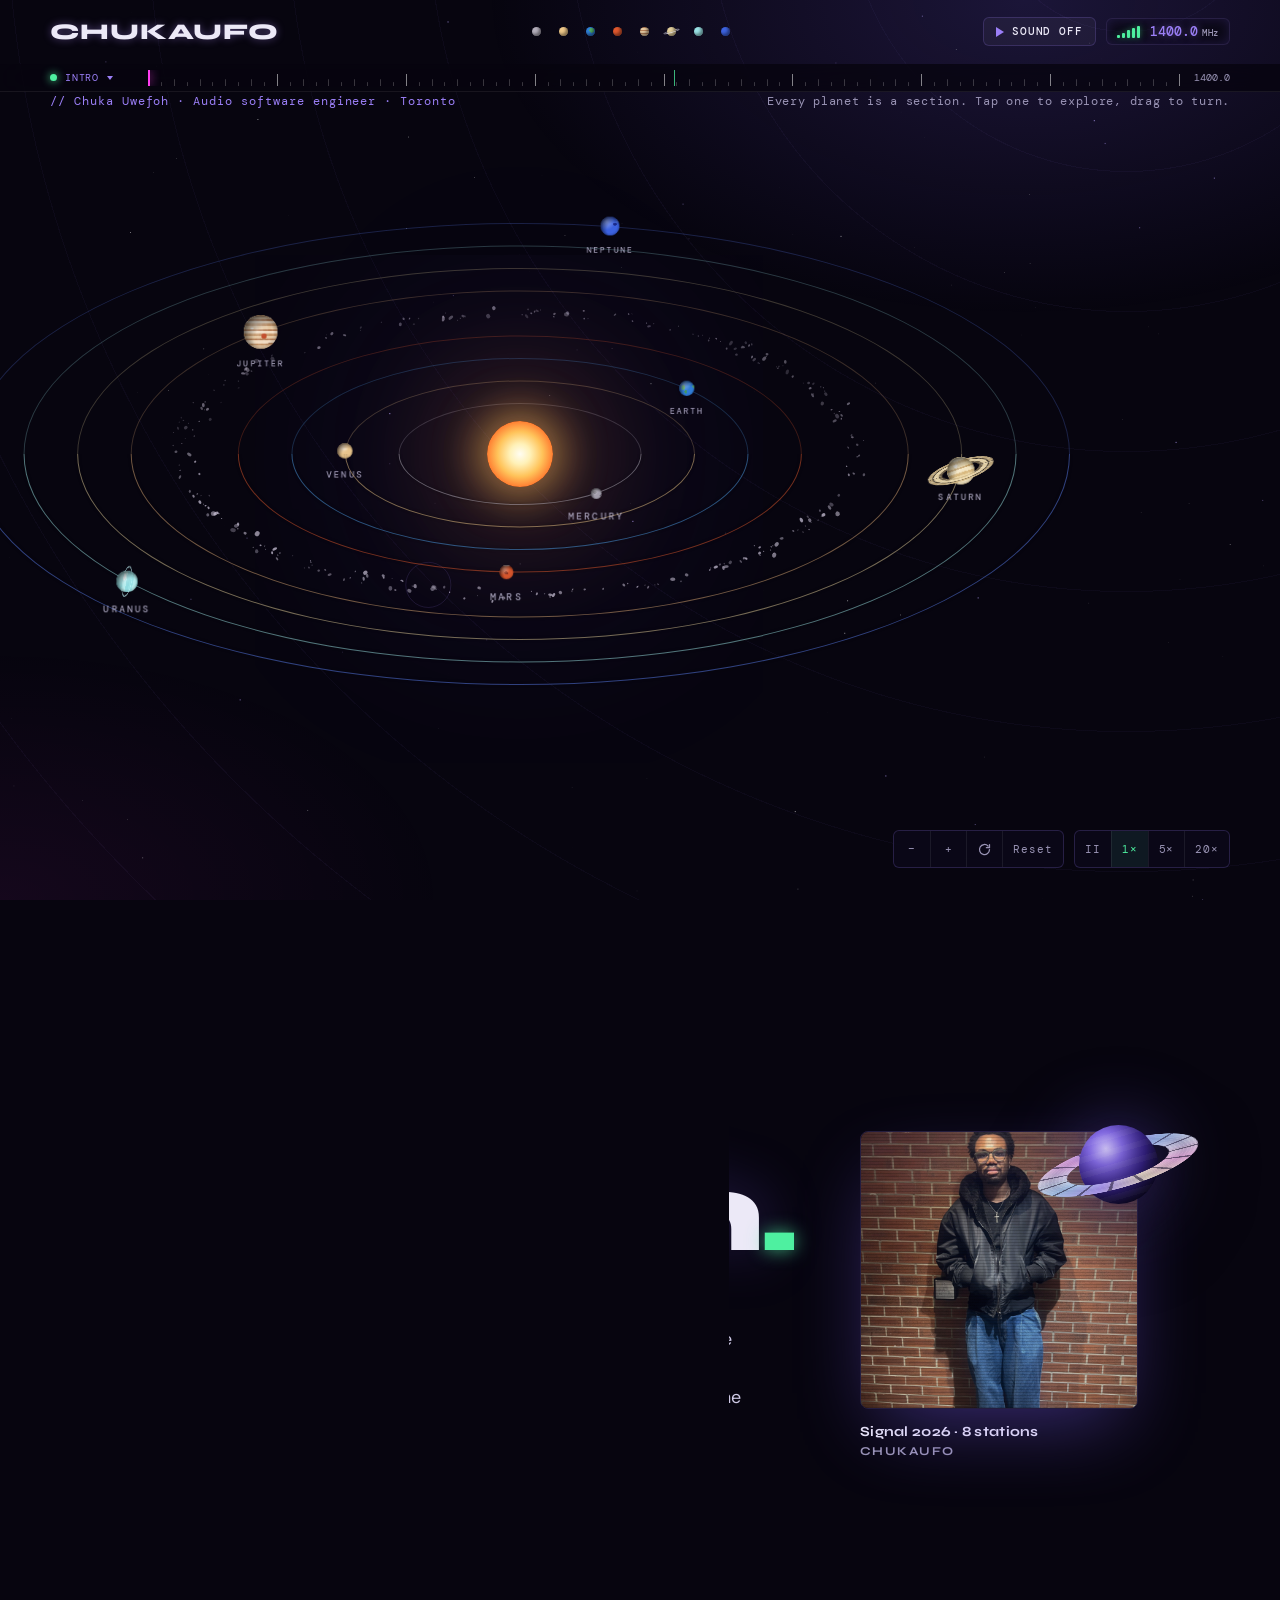
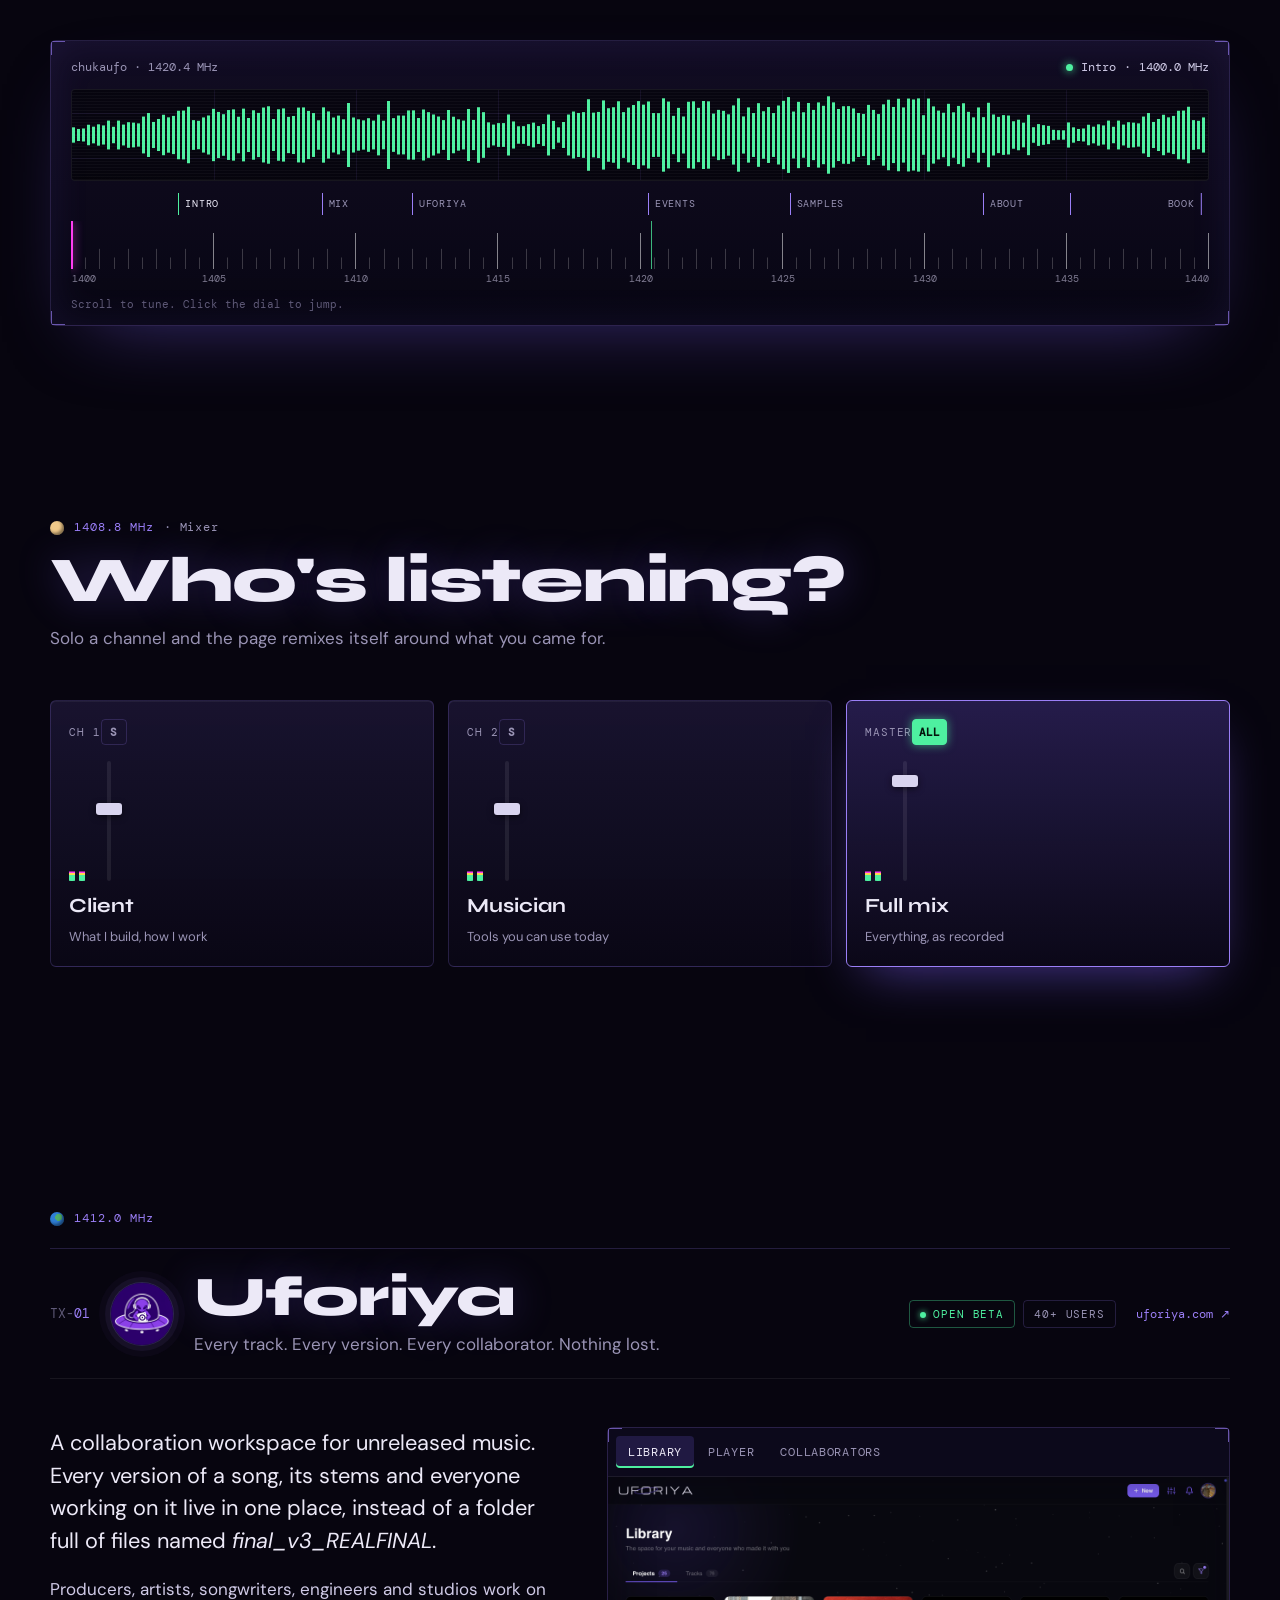
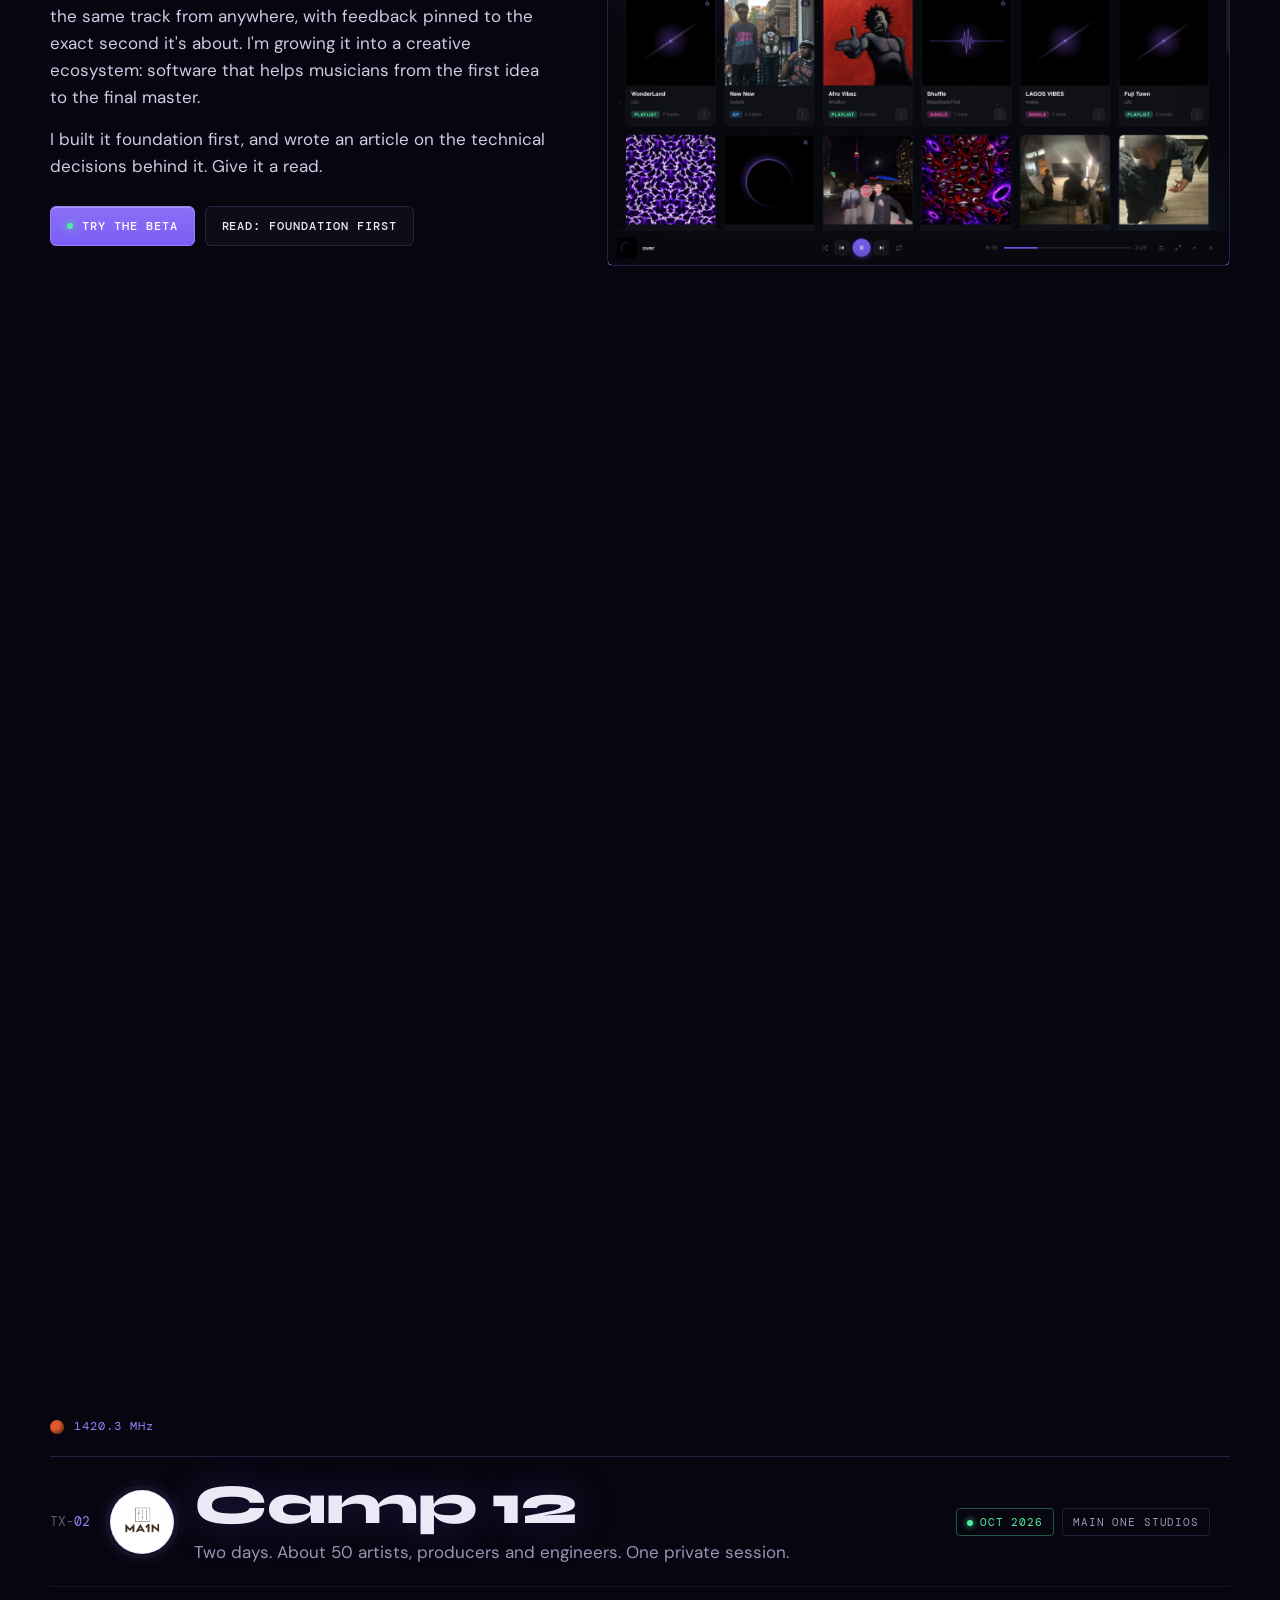
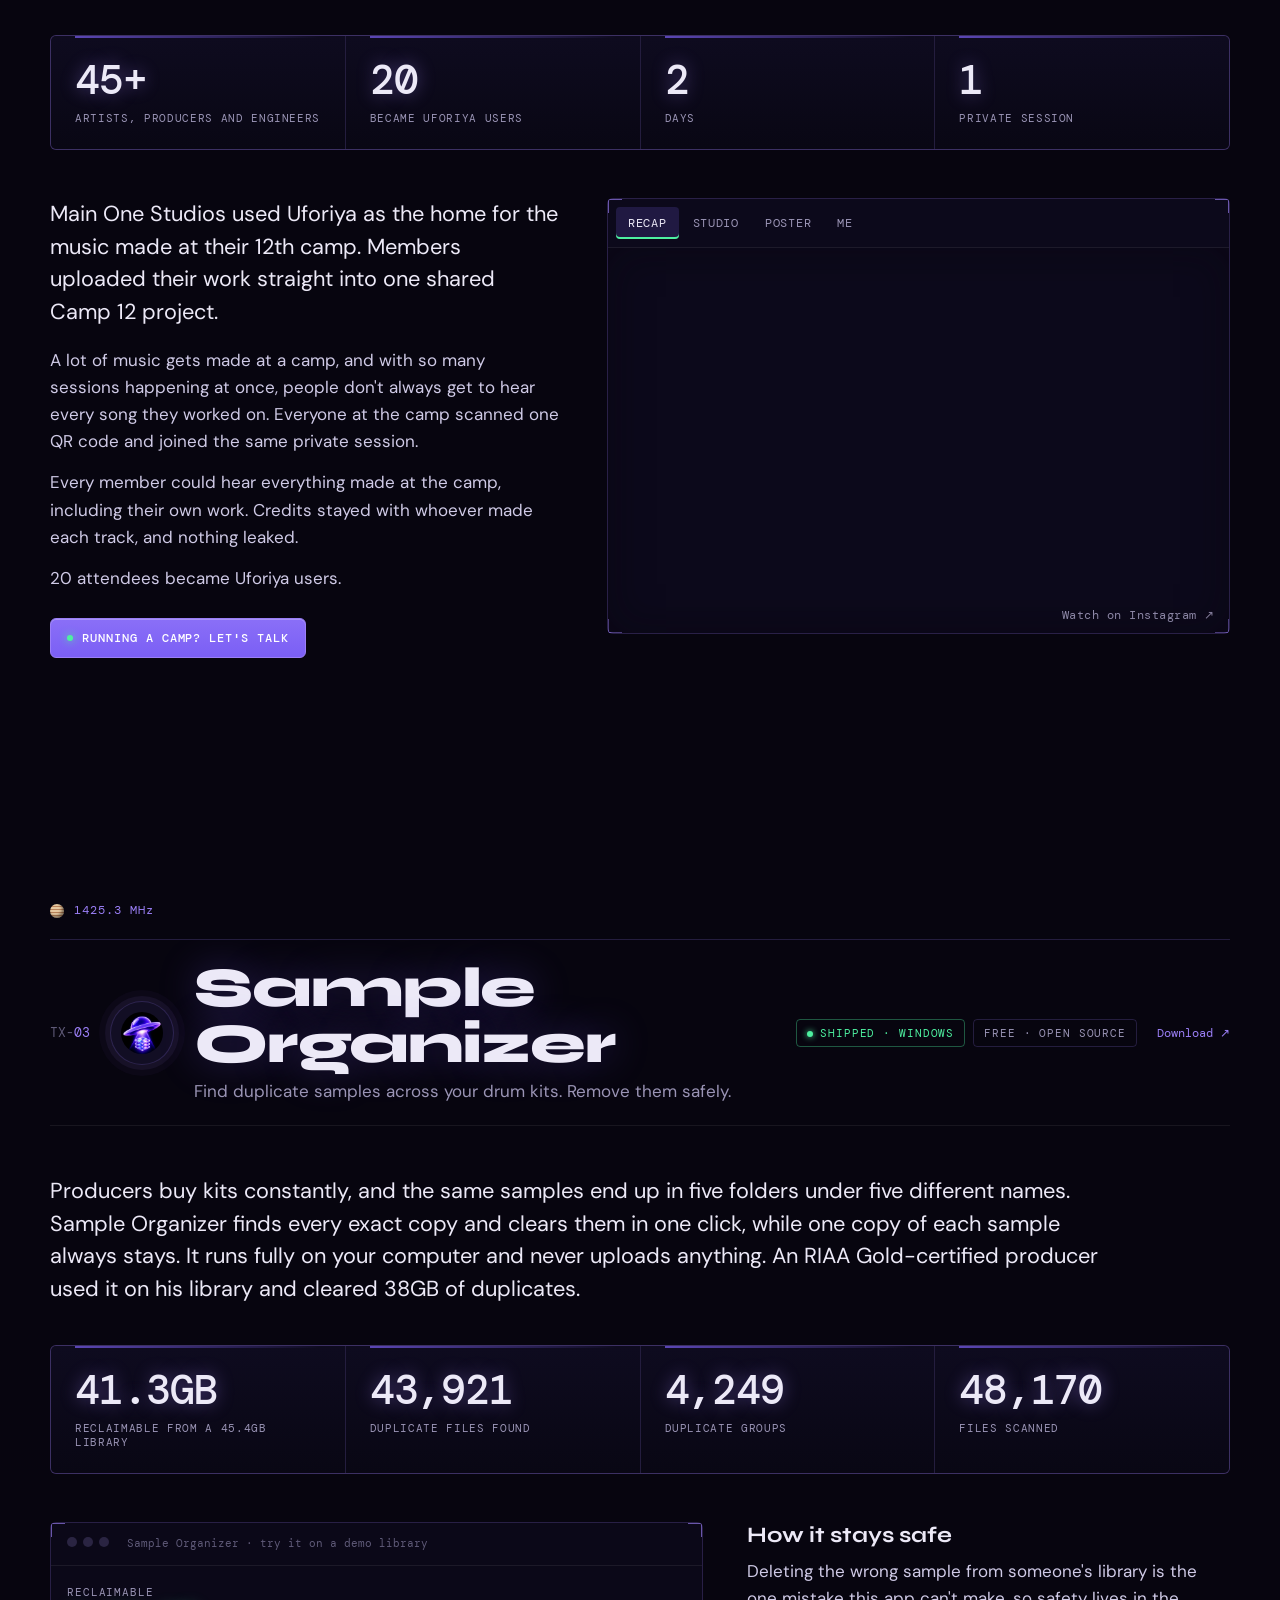
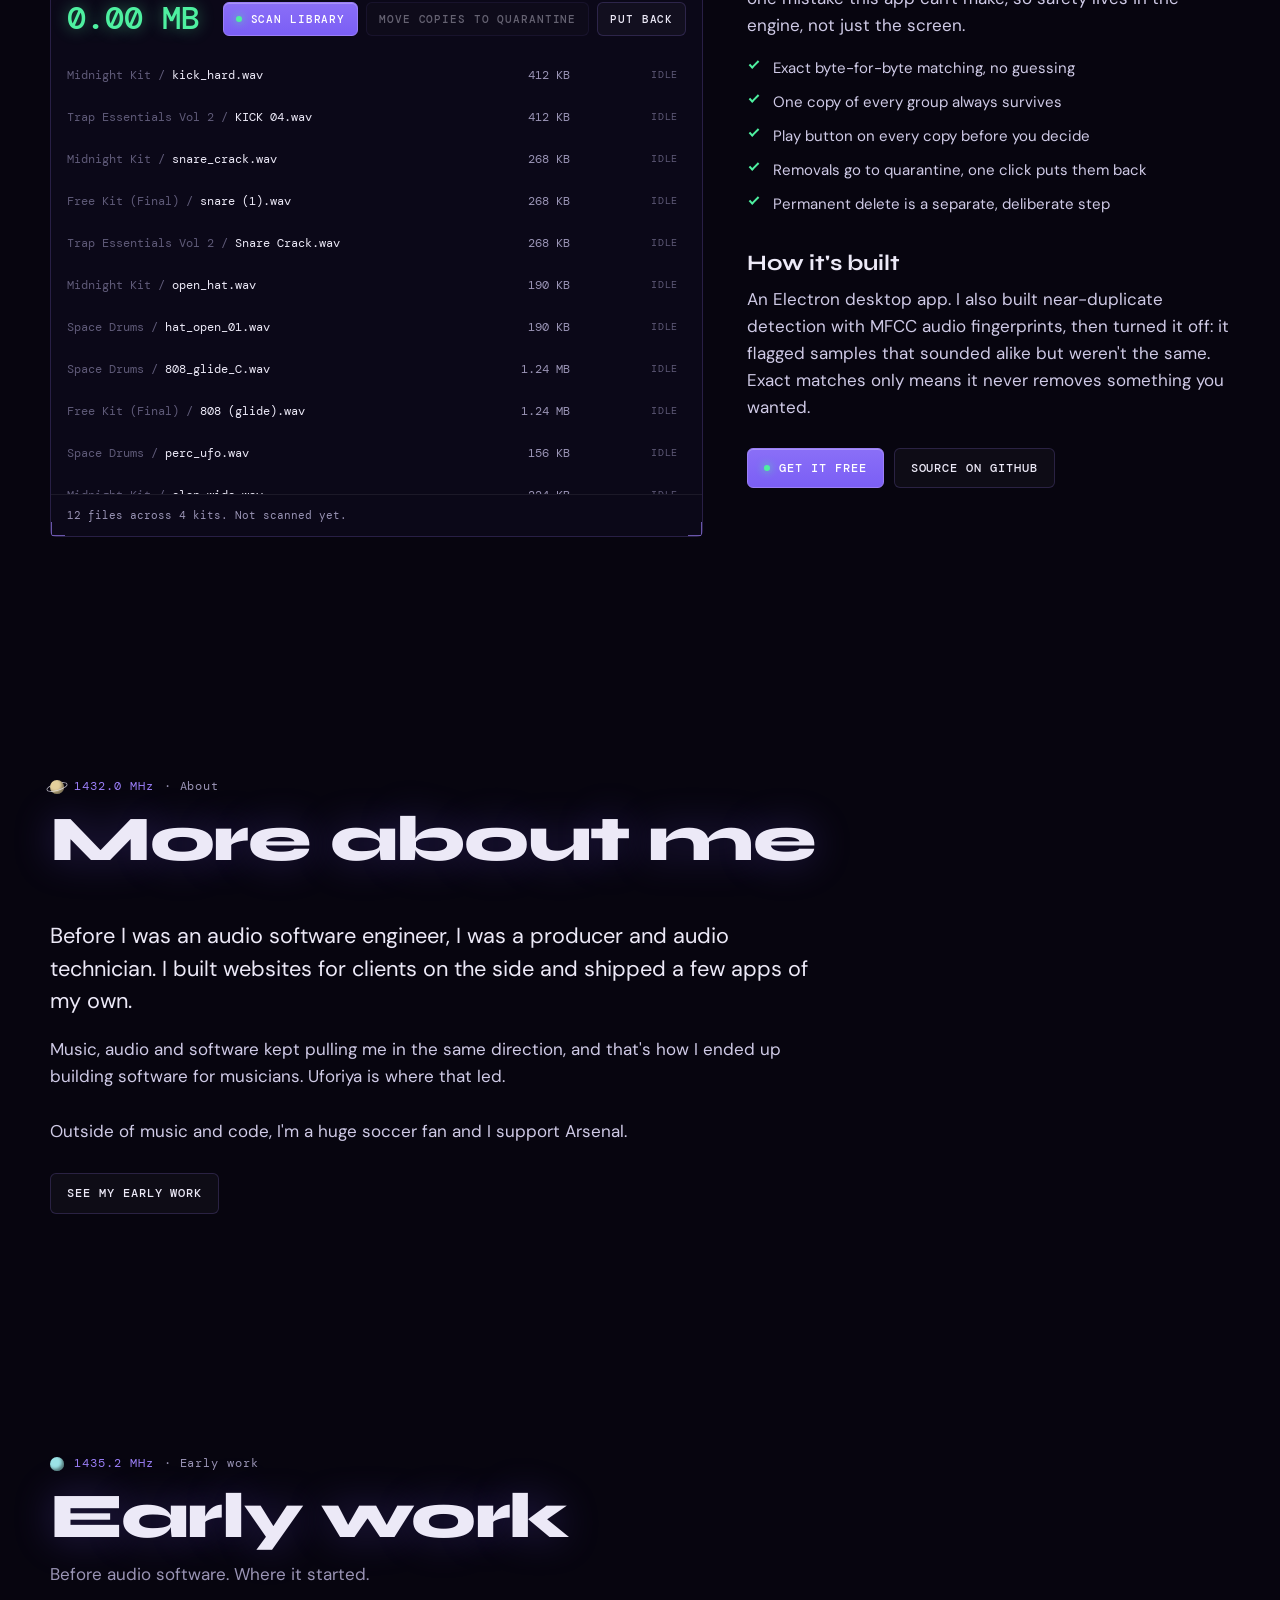
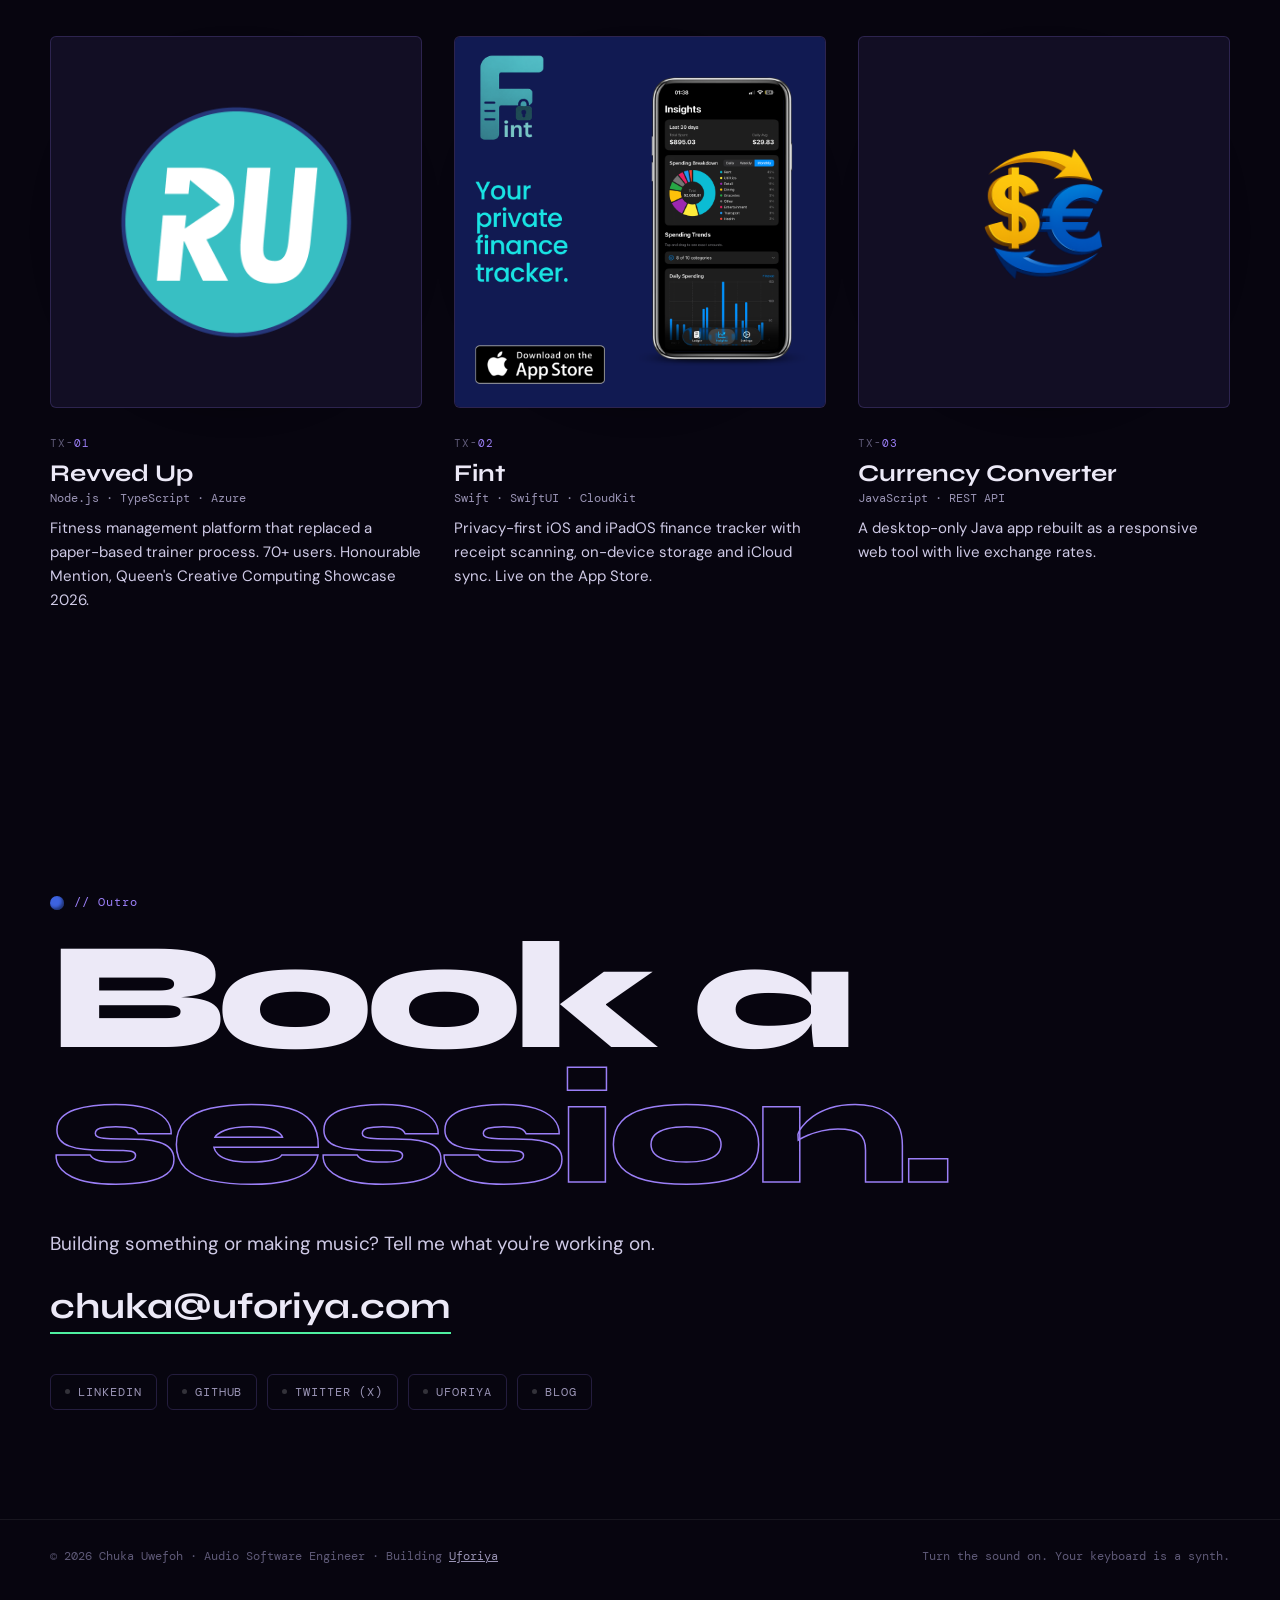
==== index.html @ 421db567 "solar: fix highlights, orbit click highlights without moving" ====
<!DOCTYPE html>
<html lang="en">
<head>
  <meta charset="UTF-8" />
  <link rel="icon" href="images/chukaufo.PNG" type="image/png" />
  <link rel="apple-touch-icon" href="images/chukaufo.PNG" />
  <meta name="viewport" content="width=device-width, initial-scale=1.0" />
  <title>Chuka Uwefoh | Audio Software Engineer · Building Uforiya</title>
  <meta name="description" content="Chuka Uwefoh is an audio software engineer, audio technician and music producer in Toronto building Uforiya: a collaboration workspace for unreleased tracks, free browser audio tools, and the free Sample Organizer desktop app that clears duplicate samples out of drum kits." />
  <link rel="canonical" href="https://chukaufo.xyz/" />
  <meta name="theme-color" content="#07050f" />

  <!-- Open Graph (Facebook, LinkedIn, iMessage, Discord, Slack, WhatsApp) -->
  <meta property="og:type" content="website" />
  <meta property="og:site_name" content="Chukaufo" />
  <meta property="og:url" content="https://chukaufo.xyz/" />
  <meta property="og:title" content="Chuka Uwefoh | Audio Software Engineer" />
  <meta property="og:description" content="Audio software engineer in Toronto building Uforiya, a creative ecosystem for artists, producers and studios." />
  <meta property="og:image" content="https://chukaufo.xyz/images/chukaufocard.png?v=3" />
  <meta property="og:image:secure_url" content="https://chukaufo.xyz/images/chukaufocard.png?v=3" />
  <meta property="og:image:type" content="image/png" />
  <meta property="og:image:width" content="1200" />
  <meta property="og:image:height" content="630" />
  <meta property="og:image:alt" content="Chuka Uwefoh, Audio Software Engineer" />
  <meta property="og:locale" content="en_CA" />

  <!-- Twitter / X card -->
  <meta name="twitter:card" content="summary_large_image" />
  <meta name="twitter:site" content="@chukaufo" />
  <meta name="twitter:creator" content="@chukaufo" />
  <meta name="twitter:url" content="https://chukaufo.xyz/" />
  <meta name="twitter:title" content="Chuka Uwefoh | Audio Software Engineer" />
  <meta name="twitter:description" content="Audio software engineer in Toronto building Uforiya, a creative ecosystem for artists, producers and studios." />
  <meta name="twitter:image" content="https://chukaufo.xyz/images/chukaufocard.png?v=3" />
  <meta name="twitter:image:alt" content="Chuka Uwefoh, Audio Software Engineer" />

  <link rel="preconnect" href="https://fonts.googleapis.com" />
  <link rel="preconnect" href="https://fonts.gstatic.com" crossorigin />
  <link href="https://fonts.googleapis.com/css2?family=Syne:wght@400;600;700;800&family=DM+Mono:wght@400;500&family=DM+Sans:opsz,wght@9..40,400;9..40,500;9..40,600&display=swap" rel="stylesheet" />
  <link rel="stylesheet" href="css/glitch.css?v=6" />
  <link rel="stylesheet" href="style.css?v=38" />
  <script>document.documentElement.classList.add('js');</script>
</head>
<body data-mix="all">

  <canvas id="stars" aria-hidden="true"></canvas>
  <a class="skip" href="#intro">Skip to content</a>

  <nav id="nav">
    <div class="nav-logo">
      <h1 class="glitch-logo" data-text="CHUKAUFO">CHUKAUFO</h1>
    </div>
    <div class="nav-links">
      <a href="#intro"><i class="nl-dot nd-mercury" aria-hidden="true"></i><span class="nl-name">Intro</span></a>
      <a href="#mix"><i class="nl-dot nd-venus" aria-hidden="true"></i><span class="nl-name">Who's listening</span></a>
      <a href="#uforiya"><i class="nl-dot nd-earth" aria-hidden="true"></i><span class="nl-name">Uforiya</span></a>
      <a href="#events"><i class="nl-dot nd-mars" aria-hidden="true"></i><span class="nl-name">Events</span></a>
      <a href="#sample-organizer"><i class="nl-dot nd-jupiter" aria-hidden="true"></i><span class="nl-name">Sample Organizer</span></a>
      <a href="#about"><i class="nl-dot nd-saturn" aria-hidden="true"></i><span class="nl-name">About</span></a>
      <a href="#projects"><i class="nl-dot nd-uranus" aria-hidden="true"></i><span class="nl-name">Early work</span></a>
      <a href="#contact"><i class="nl-dot nd-neptune" aria-hidden="true"></i><span class="nl-name">Contact</span></a>
    </div>
    <div class="transport">
      <button class="t-btn" id="sound-toggle" type="button" aria-pressed="false" aria-label="Turn sound on">
        <span class="t-icon" aria-hidden="true"></span><span class="t-label">Sound off</span>
      </button>
      <span class="readout" aria-hidden="true"><span class="sig" id="sig" data-lvl="1"><i></i><i></i><i></i><i></i><i></i></span><span class="freq"><span id="freq">1400.0</span><small>MHz</small></span></span>
    </div>
  </nav>

  <div class="mini-deck" id="mini-deck">
    <button class="mini-label" id="mini-label" type="button" aria-expanded="false" aria-controls="mini-list" aria-label="Stations"><span class="mini-lamp" aria-hidden="true"></span><span id="mini-name">Intro</span></button>
    <div class="mini-wave-wrap" id="mini-wave-wrap" aria-hidden="true">
      <canvas id="mini-wave"></canvas>
    </div>
    <span class="mini-freq" id="mini-freq" aria-hidden="true">1400.0</span>
    <nav class="mini-list" id="mini-list" aria-label="Stations" hidden></nav>
  </div>

  <main>

    <!-- THE SUN: every planet is a section of this page -->
    <section class="system" id="sun" aria-label="Map of this page">
      <div class="system-copy">
        <p class="eyebrow">// Chuka Uwefoh · Audio software engineer · Toronto</p>
        <p class="system-hint">Every planet is a section. Tap one to explore, drag to turn.</p>
      </div>
      <div class="orbits" id="orbits">
        <div class="sun" aria-hidden="true"></div>
        <canvas class="belt" id="belt" aria-hidden="true"></canvas>
        <a class="orbiter" href="#intro" data-planet="mercury" data-section="Intro" data-about="Who I am and what I'm building."><span class="pl pl-mercury"></span><span class="pl-label"><b>Mercury</b>Intro</span></a>
        <a class="orbiter" href="#mix" data-planet="venus" data-section="Who's listening" data-about="Pick client or musician and the page remixes around you."><span class="pl pl-venus"></span><span class="pl-label"><b>Venus</b>Who's listening</span></a>
        <a class="orbiter" href="#uforiya" data-planet="earth" data-section="Uforiya" data-about="The workspace for unreleased music. Every version, stem and collaborator in one place."><span class="pl pl-earth"></span><span class="pl-label"><b>Earth</b>Uforiya</span></a>
        <a class="orbiter" href="#events" data-planet="mars" data-section="Events" data-about="Main One Studios ran Camp 12 on Uforiya. 45+ people, one private session."><span class="pl pl-mars"></span><span class="pl-label"><b>Mars</b>Events</span></a>
        <a class="orbiter" href="#sample-organizer" data-planet="jupiter" data-section="Sample Organizer" data-about="Free desktop app that clears duplicate samples out of drum kits. 41.3GB from one library."><span class="pl pl-jupiter"></span><span class="pl-label"><b>Jupiter</b>Sample Organizer</span></a>
        <a class="orbiter" href="#about" data-planet="saturn" data-section="About" data-about="How a producer and audio tech ended up building software for musicians."><span class="pl pl-saturn"><i></i></span><span class="pl-label"><b>Saturn</b>About</span></a>
        <a class="orbiter" href="#projects" data-planet="uranus" data-section="Early work" data-about="Revved Up, Fint and a currency converter. Where it started."><span class="pl pl-uranus"><i></i></span><span class="pl-label"><b>Uranus</b>Early work</span></a>
        <a class="orbiter" href="#contact" data-planet="neptune" data-section="Contact" data-about="Building something or making music? Send a signal."><span class="pl pl-neptune"></span><span class="pl-label"><b>Neptune</b>Contact</span></a>
      </div>
      <div class="orbit-card" id="orbit-card" aria-live="polite" hidden>
        <button class="oc-close" id="oc-close" type="button" aria-label="Close">×</button>
        <p class="oc-meta"><span id="oc-planet"></span> · <span id="oc-freq"></span></p>
        <h3 id="oc-title"></h3>
        <p class="oc-about" id="oc-about"></p>
        <a class="btn btn-primary" id="oc-go" href="#intro">Fly there</a>
      </div>
    </section>

    <!-- 00:00 INTRO -->
    <header class="intro" id="intro" data-marker="Intro" data-stems="all">
      <div class="wrap">
        <div class="intro-grid">
          <div class="intro-copy reveal">
            <p class="eyebrow">// Toronto, Ontario · Session 2026</p>
            <h2 class="intro-name">Chuka<br>Uwefoh<span class="dot">.</span></h2>
            <p class="intro-role">Audio software engineer · Audio technician · Music producer</p>
            <p class="intro-lede">I'm building <a href="#uforiya">Uforiya</a>, a creative ecosystem for musicians. It starts with a workspace for your unreleased tracks, with every version, stem and collaborator in one place, and grows into the tools artists and producers use to make the music itself, like the <a href="#sample-organizer">Sample Organizer</a>, a free desktop app that clears duplicate samples out of drum kits. Main One Studios ran <a href="#events">their 12th music camp</a> on Uforiya. I've also set up, operated and maintained audio equipment across 130+ rooms.</p>
            <div class="intro-cta">
              <a class="btn btn-primary" href="#contact">Book a session</a>
            </div>
          </div>
          <figure class="cover reveal">
            <span class="planet" aria-hidden="true"><i></i></span>
            <div class="cover-art"><img src="images/chukapro2026.jpg" alt="Chuka Uwefoh" /></div>
            <figcaption class="cover-meta">
              <span class="cover-session">Signal 2026 · 8 stations</span>
              <span class="cover-title">CHUKAUFO</span>
            </figcaption>
          </figure>
        </div>

        <div class="deck reveal" id="deck">
          <div class="deck-head">
            <span>chukaufo · 1420.4 MHz</span>
            <span class="deck-status"><span class="deck-lamp" id="deck-lamp" aria-hidden="true"></span><span id="deck-station">Intro</span> · <span id="deck-time">1400.0 MHz</span></span>
          </div>
          <div class="scope-wrap" id="scope-wrap" aria-hidden="true">
            <canvas id="scope"></canvas>
          </div>
          <div class="dial-wrap" id="dial-wrap">
            <div class="markers" id="markers"></div>
            <canvas id="dial" aria-label="Tuning dial for this page. Scroll to tune, click to jump." role="img"></canvas>
            <span class="wave-tip" id="dial-tip" aria-hidden="true"></span>
          </div>
          <p class="deck-hint">Scroll to tune. Click the dial to jump.</p>
        </div>
      </div>
    </header>

    <!-- MIXER -->
    <section class="section mixer-section" id="mix" data-marker="Mix" data-stems="all">
      <div class="wrap">
        <div class="section-head reveal">
          <p class="sh-meta"><span data-time>00:00</span> · Mixer</p>
          <h2>Who's listening?</h2>
          <p class="section-sub">Solo a channel and the page remixes itself around what you came for.</p>
        </div>

        <div class="mixer reveal" role="group" aria-label="Choose what to focus on">
          <button class="channel" type="button" data-solo="client" aria-pressed="false">
            <span class="ch-top"><span class="ch-num">CH 1</span><span class="ch-solo">S</span></span>
            <span class="ch-strip" aria-hidden="true"><span class="ch-meter"><i></i><i></i></span><span class="ch-fader"></span></span>
            <span class="ch-name">Client</span>
            <span class="ch-desc">What I build, how I work</span>
          </button>
          <button class="channel" type="button" data-solo="musician" aria-pressed="false">
            <span class="ch-top"><span class="ch-num">CH 2</span><span class="ch-solo">S</span></span>
            <span class="ch-strip" aria-hidden="true"><span class="ch-meter"><i></i><i></i></span><span class="ch-fader"></span></span>
            <span class="ch-name">Musician</span>
            <span class="ch-desc">Tools you can use today</span>
          </button>
          <button class="channel channel-master" type="button" data-solo="all" aria-pressed="true">
            <span class="ch-top"><span class="ch-num">MASTER</span><span class="ch-solo">ALL</span></span>
            <span class="ch-strip" aria-hidden="true"><span class="ch-meter"><i></i><i></i></span><span class="ch-fader"></span></span>
            <span class="ch-name">Full mix</span>
            <span class="ch-desc">Everything, as recorded</span>
          </button>
        </div>

        <div class="solo-panel" data-panel="client" hidden>
          <div>
            <p class="eyebrow">// CH 1 · Client</p>
            <h3>Building something?</h3>
            <p>Need a tool for your studio, label or artists? I build audio and music software end to end, from processing and analysis to the app people use every day. Main One Studios ran a camp on Uforiya, and I'm open to working with more studios, camps and labels.</p>
            <div class="panel-actions">
              <a class="btn btn-primary" href="#contact">Book a session</a>
              <a class="btn" href="#uforiya">See Uforiya</a>
            </div>
          </div>
          <ul class="panel-list">
            <li><b>Audio and music software</b> Processing, analysis, players, large uploads</li>
            <li><b>Products for studios and labels</b> Accounts, roles, payments, file storage</li>
            <li><b>Audio hardware</b> Set up and maintained audio equipment across 130+ rooms</li>
            <li><b>Desktop</b> Electron apps that run fully offline</li>
            <li><b>Before audio</b> Freelanced building websites</li>
          </ul>
        </div>

        <div class="solo-panel" data-panel="musician" hidden>
          <div>
            <p class="eyebrow">// CH 2 · Musician</p>
            <h3>Free to use, today</h3>
            <p>Everything here was built for producers, artists, writers and engineers. Most of it costs nothing to start.</p>
            <div class="panel-actions">
              <a class="btn btn-primary" href="https://uforiya.space" target="_blank" rel="noopener">Try Uforiya</a>
              <a class="btn" href="https://uforiya.com/sample-organizer/" target="_blank" rel="noopener">Get Sample Organizer</a>
            </div>
          </div>
          <ul class="panel-list">
            <li><b>Uforiya</b> Every version, stem and collaborator on a track in one place. Free to start.</li>
            <li><b>Sample Organizer</b> Clears duplicate samples out of your kits. Free, Windows.</li>
            <li><b>Audio tools</b> Trim, fade, convert and compress in the browser, no account. <a href="https://uforiya.space/tools" target="_blank" rel="noopener">uforiya.space/tools</a></li>
          </ul>
        </div>
      </div>
    </section>

    <!-- TRACK 01 -->
    <section class="section track" id="uforiya" data-marker="Uforiya" data-stems="client musician">
      <div class="wrap">
        <p class="sh-meta reveal"><span data-time>00:00</span></p>
        <div class="track-row reveal">
          <span class="tr-num">01</span>
          <img class="tr-art tr-art--fill" src="images/logos/ufo-2dlogo-256.png" alt="" />
          <div class="tr-title">
            <h2>Uforiya</h2>
            <p>Every track. Every version. Every collaborator. Nothing lost.</p>
          </div>
          <div class="tr-tags"><span class="tag live">Open beta</span><span class="tag">40+ users</span></div>
          <a class="tr-link" href="https://uforiya.com" target="_blank" rel="noopener">uforiya.com ↗</a>
        </div>

        <div class="track-body">
          <div class="track-text reveal">
            <p class="lead">A collaboration workspace for unreleased music. Every version of a song, its stems and everyone working on it live in one place, instead of a folder full of files named <em>final_v3_REALFINAL</em>.</p>
            <p>Producers, artists, songwriters, engineers and studios work on the same track from anywhere, with feedback pinned to the exact second it's about. I'm growing it into a creative ecosystem: software that helps musicians from the first idea to the final master.</p>
            <p>I built it foundation first, and wrote an article on the technical decisions behind it. Give it a read.</p>
            <div class="track-links">
              <a class="btn btn-primary" href="https://uforiya.space" target="_blank" rel="noopener">Try the beta</a>
              <a class="btn" href="https://blog.chukaufo.xyz/foundation-first/" target="_blank" rel="noopener">Read: Foundation First</a>
            </div>
          </div>

          <div class="shots reveal">
            <div class="shot-tabs" role="tablist">
              <button class="shot-tab" type="button" role="tab" aria-selected="true">Library</button>
              <button class="shot-tab" type="button" role="tab" aria-selected="false">Player</button>
              <button class="shot-tab" type="button" role="tab" aria-selected="false">Collaborators</button>
            </div>
            <div class="shot-stage">
              <figure class="shot active">
                <img src="images/uforiya/dashboard.png" alt="Uforiya library of projects" loading="lazy" />
              </figure>
              <figure class="shot">
                <img src="images/uforiya/audioplayer.png" alt="Uforiya waveform player with a timestamped comment" loading="lazy" />
              </figure>
              <figure class="shot">
                <img src="images/uforiya/collaboratorsettings.png" alt="Uforiya collaborator roles and credits" loading="lazy" />
              </figure>
            </div>
          </div>
        </div>

        <div class="versions reveal">
          <div class="versions-head"><h3>Version history</h3><span>Features, and the problems they fix</span></div>
          <details class="version">
            <summary><span class="v-num">v1</span><span class="v-name">Every version kept</span><span class="v-tag">file chaos</span><span class="v-chev" aria-hidden="true"></span></summary>
            <div class="v-notes"><p><b>The fix:</b> New versions stack on the same track instead of piling up as final_v3_REALFINAL. Nothing gets overwritten, and the owner picks which one is current.</p></div>
          </details>
          <details class="version">
            <summary><span class="v-num">v2</span><span class="v-name">Feedback on the second</span><span class="v-tag">vague notes</span><span class="v-chev" aria-hidden="true"></span></summary>
            <div class="v-notes"><p><b>The fix:</b> Comments pin to the exact moment in the track, so "the part near the middle" becomes 1:42.</p></div>
          </details>
          <details class="version">
            <summary><span class="v-num">v3</span><span class="v-name">Roles and credits</span><span class="v-tag">lost credits</span><span class="v-chev" aria-hidden="true"></span></summary>
            <div class="v-notes"><p><b>The fix:</b> Invite people by username or email, give each one a role, and whoever made something keeps the credit.</p></div>
          </details>
          <details class="version">
            <summary><span class="v-num">v4</span><span class="v-name">Stems on every version</span><span class="v-tag">scattered files</span><span class="v-chev" aria-hidden="true"></span></summary>
            <div class="v-notes"><p><b>The fix:</b> Stems live with the version they belong to, and only the people working on the track can see them.</p></div>
          </details>
          <details class="version">
            <summary><span class="v-num">v5</span><span class="v-name">Share links</span><span class="v-tag">files in DMs</span><span class="v-chev" aria-hidden="true"></span></summary>
            <div class="v-notes"><p><b>The fix:</b> One link for a track or a whole project. Private music stays private.</p></div>
          </details>
          <details class="version">
            <summary><span class="v-num">v6</span><span class="v-name">Free audio tools</span><span class="v-tag">quick fixes</span><span class="v-chev" aria-hidden="true"></span></summary>
            <div class="v-notes"><p><b>The fix:</b> Trim, fade, convert, compress, change pitch or tempo, normalize, and add reverb right in the browser, no DAW needed. Four of them work without an account.</p></div>
          </details>
          <details class="version">
            <summary><span class="v-num">v7</span><span class="v-name">Private sessions</span><span class="v-tag">session chaos</span><span class="v-chev" aria-hidden="true"></span></summary>
            <div class="v-notes"><p><b>The fix:</b> A camp or session has a lot of people making music at once, and files end up everywhere. A private session gives everyone one place to upload, credits stay with whoever made each track, and the owner covers the storage.</p></div>
          </details>
        </div>
        <div class="uf-next reveal">
          <h3>Where Uforiya is going</h3>
          <p class="lead">Uforiya is more than an app. I'm building an ecosystem of creative tools music creators actually use, from the first idea to the final master.</p>
          <p>Right now that means getting Uforiya into the best studios, and working with any studio, organization or person running recording camps. If you run sessions or camps and want one place for the music and the credits, let's talk.</p>
          <a class="btn btn-primary" href="#contact">Bring Uforiya to your studio</a>
        </div>
      </div>
    </section>

    <!-- TRACK 02 -->
    <section class="section track" id="events" data-marker="Events" data-stems="client musician">
      <div class="wrap">
        <p class="sh-meta reveal"><span data-time>00:00</span></p>
        <div class="track-row reveal">
          <span class="tr-num">02</span>
          <img class="tr-art tr-art--light" src="images/m1logo-256.png" alt="" />
          <div class="tr-title">
            <h2>Camp 12</h2>
            <p>Two days. About 50 artists, producers and engineers. One private session.</p>
          </div>
          <div class="tr-tags"><span class="tag live">Oct 2026</span><span class="tag">Main One Studios</span></div>
        </div>

        <div class="stats reveal">
          <div class="stat"><span class="stat-num" data-count="45" data-suffix="+">45+</span><span class="stat-label">Artists, producers and engineers</span></div>
          <div class="stat"><span class="stat-num" data-count="20">20</span><span class="stat-label">Became Uforiya users</span></div>
          <div class="stat"><span class="stat-num" data-count="2">2</span><span class="stat-label">Days</span></div>
          <div class="stat"><span class="stat-num" data-count="1">1</span><span class="stat-label">Private session</span></div>
        </div>

        <div class="track-body">
          <div class="track-text reveal">
            <p class="lead">Main One Studios used Uforiya as the home for the music made at their 12th camp. Members uploaded their work straight into one shared Camp 12 project.</p>
            <p>A lot of music gets made at a camp, and with so many sessions happening at once, people don't always get to hear every song they worked on. Everyone at the camp scanned one QR code and joined the same private session.</p>
            <p>Every member could hear everything made at the camp, including their own work. Credits stayed with whoever made each track, and nothing leaked.</p>
            <p>20 attendees became Uforiya users.</p>
            <div class="track-links">
              <a class="btn btn-primary" href="#contact">Running a camp? Let's talk</a>
            </div>
          </div>

          <div class="shots camp-shots reveal">
            <div class="shot-tabs" role="tablist">
              <button class="shot-tab" type="button" role="tab" aria-selected="true">Recap</button>
              <button class="shot-tab" type="button" role="tab" aria-selected="false">Studio</button>
              <button class="shot-tab" type="button" role="tab" aria-selected="false">Poster</button>
              <button class="shot-tab" type="button" role="tab" aria-selected="false">Me</button>
            </div>
            <div class="shot-stage">
              <figure class="shot shot-video active">
                <iframe src="https://www.youtube-nocookie.com/embed/5dsVKbbGlvg?rel=0&amp;playsinline=1" title="Uforiya at Main One Studios Camp 12 | Recap" loading="lazy" allow="accelerometer; autoplay; clipboard-write; encrypted-media; gyroscope; picture-in-picture; web-share" referrerpolicy="strict-origin-when-cross-origin" allowfullscreen></iframe>
                <figcaption><a href="https://www.instagram.com/reel/DfP5s0byCa0/" target="_blank" rel="noopener">Watch on Instagram ↗</a></figcaption>
              </figure>
              <figure class="shot">
                <img src="images/camp12/studio.jpg" alt="Producers working in a studio at Camp 12" loading="lazy" />
              </figure>
              <figure class="shot">
                <img src="images/camp12/poster.jpg" alt="Uforiya scan-to-join poster at Camp 12" loading="lazy" />
              </figure>
              <figure class="shot">
                <img src="images/chukaatm1c12.JPG" alt="Chuka Uwefoh holding the Uforiya poster at Main One Studios" loading="lazy" />
              </figure>
            </div>
          </div>
        </div>
      </div>
    </section>

    <!-- TRACK 03 -->
    <section class="section track" id="sample-organizer" data-marker="Samples" data-stems="client musician">
      <div class="wrap">
        <p class="sh-meta reveal"><span data-time>00:00</span></p>
        <div class="track-row reveal">
          <span class="tr-num">03</span>
          <img class="tr-art" src="images/sample/uforiya-sample-icon-256.png" alt="" />
          <div class="tr-title">
            <h2>Sample Organizer</h2>
            <p>Find duplicate samples across your drum kits. Remove them safely.</p>
          </div>
          <div class="tr-tags"><span class="tag live">Shipped · Windows</span><span class="tag">Free · open source</span></div>
          <a class="tr-link" href="https://uforiya.com/sample-organizer/" target="_blank" rel="noopener">Download ↗</a>
        </div>

        <p class="lead reveal so-lead">Producers buy kits constantly, and the same samples end up in five folders under five different names. Sample Organizer finds every exact copy and clears them in one click, while one copy of each sample always stays. It runs fully on your computer and never uploads anything. An RIAA Gold-certified producer used it on his library and cleared 38GB of duplicates.</p>

        <div class="stats reveal">
          <div class="stat"><span class="stat-num" data-count="41.3" data-dec="1" data-suffix="GB">41.3GB</span><span class="stat-label">Reclaimable from a 45.4GB library</span></div>
          <div class="stat"><span class="stat-num" data-count="43921">43,921</span><span class="stat-label">Duplicate files found</span></div>
          <div class="stat"><span class="stat-num" data-count="4249">4,249</span><span class="stat-label">Duplicate groups</span></div>
          <div class="stat"><span class="stat-num" data-count="48170">48,170</span><span class="stat-label">Files scanned</span></div>
        </div>

        <div class="so-wrap">
          <div class="so-demo reveal" id="so-demo">
            <div class="so-bar"><span class="so-dots" aria-hidden="true"><i></i><i></i><i></i></span><span>Sample Organizer · try it on a demo library</span></div>
            <div class="so-top">
              <div><span class="so-label" id="so-reclaim-label">Reclaimable</span><span class="so-big" id="so-reclaim">0.00 MB</span></div>
              <div class="so-actions">
                <button class="btn btn-primary" id="so-scan" type="button">Scan library</button>
                <button class="btn" id="so-clean" type="button" disabled>Move copies to quarantine</button>
                <button class="btn" id="so-restore" type="button" hidden>Put back</button>
              </div>
            </div>
            <ul class="so-list" id="so-list"></ul>
            <p class="so-foot" id="so-status" aria-live="polite">12 files across 4 kits. Not scanned yet.</p>
          </div>

          <div class="so-side reveal">
            <h3>How it stays safe</h3>
            <p>Deleting the wrong sample from someone's library is the one mistake this app can't make, so safety lives in the engine, not just the screen.</p>
            <ul class="check-list">
              <li>Exact byte-for-byte matching, no guessing</li>
              <li>One copy of every group always survives</li>
              <li>Play button on every copy before you decide</li>
              <li>Removals go to quarantine, one click puts them back</li>
              <li>Permanent delete is a separate, deliberate step</li>
            </ul>
            <h3>How it's built</h3>
            <p>An Electron desktop app. I also built near-duplicate detection with MFCC audio fingerprints, then turned it off: it flagged samples that sounded alike but weren't the same. Exact matches only means it never removes something you wanted.</p>
            <div class="track-links">
              <a class="btn btn-primary" href="https://uforiya.com/sample-organizer/" target="_blank" rel="noopener">Get it free</a>
              <a class="btn" href="https://github.com/chukaufo/uforiya-sample-organizer" target="_blank" rel="noopener">Source on GitHub</a>
            </div>
          </div>
        </div>
      </div>
    </section>

    <!-- ABOUT -->
    <section class="section" id="about" data-marker="About" data-stems="all">
      <div class="wrap">
        <div class="section-head reveal">
          <p class="sh-meta"><span data-time>00:00</span> · About</p>
          <h2>More about me</h2>
        </div>
        <div class="about-copy reveal">
          <p class="lead">Before I was an audio software engineer, I was a producer and audio technician. I built websites for clients on the side and shipped a few apps of my own.</p>
          <p>Music, audio and software kept pulling me in the same direction, and that's how I ended up building software for musicians. Uforiya is where that led.</p>
          <p>Outside of music and code, I'm a huge soccer fan and I support Arsenal.</p>
          <a class="btn" href="#projects">See my early work</a>
        </div>
      </div>
    </section>

    <!-- EARLY WORK (Uranus) -->
    <section class="section" id="projects" data-marker="Early work" data-stems="client">
      <div class="wrap">
        <div class="section-head reveal">
          <p class="sh-meta"><span data-time>00:00</span> · Early work</p>
          <h2>Early work</h2>
          <p class="section-sub">Before audio software. Where it started.</p>
        </div>
        <div class="crate reveal">
          <a class="record" href="https://revved-up.skhs.queensu.ca/" target="_blank" rel="noopener">
            <div class="sleeve-wrap">
              <div class="vinyl" aria-hidden="true"></div>
              <div class="sleeve sleeve--logo"><img src="images/logos/RevvedUp-Badge.png" alt="Revved Up logo" loading="lazy" /></div>
            </div>
            <div class="record-info">
              <span class="r-side">01</span>
              <h3>Revved Up</h3>
              <p class="r-stack">Node.js · TypeScript · Azure</p>
              <p>Fitness management platform that replaced a paper-based trainer process. 70+ users. Honourable Mention, Queen's Creative Computing Showcase 2026.</p>
            </div>
          </a>
          <a class="record" href="https://apps.apple.com/us/app/fint/id6775697441" target="_blank" rel="noopener">
            <div class="sleeve-wrap">
              <div class="vinyl" aria-hidden="true"></div>
              <div class="sleeve"><img src="images/fint/fint%20promo.png" alt="Fint finance tracker promo" loading="lazy" /></div>
            </div>
            <div class="record-info">
              <span class="r-side">02</span>
              <h3>Fint</h3>
              <p class="r-stack">Swift · SwiftUI · CloudKit</p>
              <p>Privacy-first iOS and iPadOS finance tracker with receipt scanning, on-device storage and iCloud sync. Live on the App Store.</p>
            </div>
          </a>
          <a class="record" href="https://uforyc.github.io/online-currency-converter/" target="_blank" rel="noopener">
            <div class="sleeve-wrap">
              <div class="vinyl" aria-hidden="true"></div>
              <div class="sleeve sleeve--logo"><img src="images/logos/onlineconverterlogo.PNG" alt="Currency Converter logo" loading="lazy" /></div>
            </div>
            <div class="record-info">
              <span class="r-side">03</span>
              <h3>Currency Converter</h3>
              <p class="r-stack">JavaScript · REST API</p>
              <p>A desktop-only Java app rebuilt as a responsive web tool with live exchange rates.</p>
            </div>
          </a>
        </div>
      </div>
    </section>

    <!-- OUTRO -->
    <section class="section contact" id="contact" data-marker="Book" data-stems="all">
      <div class="wrap reveal">
        <p class="eyebrow">// Outro</p>
        <h2 class="contact-big">Book a<br><span>session.</span></h2>
        <p class="contact-sub">Building something or making music? Tell me what you're working on.</p>
        <a class="contact-email" href="mailto:chuka@uforiya.com">chuka@uforiya.com</a>
        <div class="contact-links">
          <a href="https://linkedin.com/in/chuka-uwefoh-6183b3277" target="_blank" rel="noopener">LinkedIn</a>
          <a href="https://github.com/chukaufo" target="_blank" rel="noopener">GitHub</a>
          <a href="https://x.com/chukaufo" target="_blank" rel="noopener">Twitter (X)</a>
          <a href="https://uforiya.com" target="_blank" rel="noopener">Uforiya</a>
          <a href="https://blog.chukaufo.xyz/" target="_blank" rel="noopener">Blog</a>
        </div>
      </div>
    </section>

  </main>

  <footer>
    <div class="wrap">
      <span>© 2026 Chuka Uwefoh · Audio Software Engineer · Building <a href="https://uforiya.com">Uforiya</a></span>
      <span>Turn the sound on. Your keyboard is a synth.</span>
    </div>
  </footer>

  <div class="synth-hint" id="synth-hint">
    <span class="synth-label">Synth</span>
    <div class="keys">
      <button type="button" data-key="a">A</button><button type="button" data-key="s">S</button><button type="button" data-key="d">D</button><button type="button" data-key="f">F</button><button type="button" data-key="g">G</button><button type="button" data-key="h">H</button><button type="button" data-key="j">J</button><button type="button" data-key="k">K</button>
    </div>
    <span class="synth-tip">Play A to K</span>
  </div>

  <script src="js/main.js?v=3" defer></script>
  <script src="js/stars.js?v=2" defer></script>
  <script src="js/dial.js?v=1" defer></script>
  <script src="js/solar.js?v=12" defer></script>
  <script src="js/mixer.js?v=2" defer></script>
  <script src="js/sample-demo.js?v=1" defer></script>
  <script src="js/synth.js?v=1" defer></script>
</body>
</html>
---- css/glitch.css ----
/* CHUKAUFO glitch wordmark, carried over unchanged from the old style.css */
.glitch-logo {
  margin: 0;
  font-family: 'Syne', sans-serif;
  font-weight: 800;
  font-size: 1.4rem;
  letter-spacing: 0.04em;
  color: var(--text);
  position: relative;
  display: inline-block;
  cursor: none;
  text-shadow: 0 0 8px rgba(176, 143, 255, 0.4);
}

.glitch-logo::before,
.glitch-logo::after {
  content: attr(data-text);
  position: absolute;
  left: 0;
  top: 0;
  width: 100%;
  height: 100%;
  background: var(--bg);
  opacity: 0;
}

.glitch-logo::before { color: var(--accent-bright); }
.glitch-logo::after { color: #ff3df0; }

.nav-logo:not(:hover) .glitch-logo::before { animation: glitchA 1.4s infinite steps(1,end); }
.nav-logo:not(:hover) .glitch-logo::after { animation: glitchB 1.7s infinite steps(1,end); }

.nav-logo:hover .glitch-logo::before { animation: glitchA 140ms infinite steps(1,end); }
.nav-logo:hover .glitch-logo::after { animation: glitchB 160ms infinite steps(1,end); }

.nav-logo:hover .glitch-logo {
  text-shadow: 0 0 10px rgba(176,143,255,0.8), 0 0 24px rgba(255,61,240,0.5);
}

@keyframes glitchA {
  0% { opacity:0; transform:translate(0,0); clip-path: inset(0 0 95% 0); }
  8% { opacity:0.85; transform:translate(-2px,-1px); clip-path: inset(10% 0 75% 0); }
  16% { opacity:0; }
  40% { opacity:0.7; transform:translate(2px,1px); clip-path: inset(55% 0 20% 0); }
  48% { opacity:0; }
  70% { opacity:0.6; transform:translate(-2px,0); clip-path: inset(30% 0 50% 0); }
  78% { opacity:0; }
  100% { opacity:0; }
}

@keyframes glitchB {
  0% { opacity:0; transform:translate(0,0); clip-path: inset(80% 0 0 0); }
  10% { opacity:0; }
  25% { opacity:0.8; transform:translate(2px,1px); clip-path: inset(5% 0 70% 0); }
  33% { opacity:0; }
  60% { opacity:0.7; transform:translate(-2px,-1px); clip-path: inset(60% 0 10% 0); }
  68% { opacity:0; }
  100% { opacity:0; }
}
---- style.css ----
/* chukaufo.xyz · receiver (1400 to 1440 MHz) */
@property --sheen { syntax: '<angle>'; inherits: false; initial-value: 0deg; }

:root {
  --bg: #07050f;
  --bg-2: #0c0919;
  --panel: rgba(16, 12, 32, 0.72);
  --line: rgba(155, 127, 247, 0.2);
  --line-2: rgba(255, 255, 255, 0.07);
  --text: #ece9f7;
  --soft: #cfcae6;
  --muted: #9a94b5;
  --dim: #5f5a78;
  --accent: #7b5ff5;
  --accent-bright: #9b7ff7;
  --pink: #ff3df0;
  --green: #4ef0a0;
  --amber: #ffb84e;
  --glow: 0 0 24px rgba(123, 95, 245, 0.35);
  --font-head: 'Syne', sans-serif;
  --font-body: 'DM Sans', sans-serif;
  --font-mono: 'DM Mono', monospace;
  --nav-h: 64px;
  --strip: 120px;
  --r: 6px;
}

*, *::before, *::after { box-sizing: border-box; }
html {
  scroll-behavior: smooth; scroll-padding-top: calc(var(--nav-h) + 44px);
  -webkit-text-size-adjust: 100%; overflow-x: clip;
}
body {
  margin: 0; background: var(--bg); color: var(--text);
  font-family: var(--font-body); font-size: 17px; line-height: 1.6;
  -webkit-font-smoothing: antialiased; overflow-x: hidden;
}
/* deep space: two glows and faint signal rings from the top right */
body::before {
  content: ''; position: fixed; inset: 0; z-index: 0; pointer-events: none;
  background:
    radial-gradient(60% 50% at 80% 0%, rgba(123, 95, 245, 0.18), transparent 70%),
    radial-gradient(50% 40% at 0% 100%, rgba(255, 61, 240, 0.06), transparent 70%),
    repeating-radial-gradient(circle at 88% -12%, transparent 0 139px, rgba(155, 127, 247, 0.045) 139px 140px);
}
#stars { position: fixed; inset: 0; z-index: 0; pointer-events: none; }
main, footer { position: relative; z-index: 1; }
img { max-width: 100%; display: block; }
a { color: inherit; }
h2, h3 { margin: 0; }
::selection { background: var(--accent); color: #fff; }
:focus-visible { outline: 2px solid var(--accent-bright); outline-offset: 3px; border-radius: 4px; }
.skip { position: absolute; left: -999px; top: 0; }
.skip:focus { left: 16px; top: 16px; z-index: 100; background: var(--accent); color: #fff; padding: 8px 12px; border-radius: var(--r); }

.wrap { width: min(1180px, calc(100% - 40px)); margin-inline: auto; }
.eyebrow, .sh-meta { font-family: var(--font-mono); font-size: 12px; letter-spacing: 0.08em; color: var(--accent-bright); margin: 0; }
.sh-meta { display: inline-flex; align-items: center; gap: 10px; color: var(--muted); }
.sh-meta::before {
  content: ''; flex: none; width: 6px; height: 6px; border-radius: 50%;
  background: var(--amber); box-shadow: 0 0 6px rgba(255, 184, 78, 0.6); transition: background 0.3s, box-shadow 0.3s;
}
.locked .sh-meta::before { background: var(--green); box-shadow: 0 0 8px var(--green); }
.sh-meta [data-time] { color: var(--accent-bright); }

/* reveal: each block tunes in from static */
.js .reveal { opacity: 0; }
.js .reveal.in { animation: tuneIn 0.7s cubic-bezier(0.2, 0.7, 0.2, 1) both; }

/* instrument panels: corner brackets over each panel's own background */
.deck, .shots, .solo-panel, .so-demo {
  --bk: rgba(155, 127, 247, 0.65);
  background:
    linear-gradient(var(--bk), var(--bk)) left top / 14px 1px no-repeat,
    linear-gradient(var(--bk), var(--bk)) left top / 1px 14px no-repeat,
    linear-gradient(var(--bk), var(--bk)) right top / 14px 1px no-repeat,
    linear-gradient(var(--bk), var(--bk)) right top / 1px 14px no-repeat,
    linear-gradient(var(--bk), var(--bk)) left bottom / 14px 1px no-repeat,
    linear-gradient(var(--bk), var(--bk)) left bottom / 1px 14px no-repeat,
    linear-gradient(var(--bk), var(--bk)) right bottom / 14px 1px no-repeat,
    linear-gradient(var(--bk), var(--bk)) right bottom / 1px 14px no-repeat,
    var(--panel-bg, var(--panel));
}

/* buttons */
.btn {
  display: inline-flex; align-items: center; gap: 9px; padding: 12px 16px; border-radius: var(--r);
  border: 1px solid var(--line); background: rgba(255, 255, 255, 0.03); color: var(--text);
  font: 500 12px/1.2 var(--font-mono); letter-spacing: 0.08em; text-transform: uppercase;
  text-decoration: none; cursor: pointer; transition: transform 0.2s, background 0.2s, border-color 0.2s, box-shadow 0.2s;
}
.btn:hover { border-color: var(--accent-bright); transform: translateY(-1px); box-shadow: var(--glow); }
.btn-primary { background: linear-gradient(180deg, #8a6ff7, var(--accent)); border-color: var(--accent-bright); color: #fff; box-shadow: inset 0 1px 0 rgba(255, 255, 255, 0.25); }
.btn-primary::before { content: ''; flex: none; width: 6px; height: 6px; border-radius: 50%; background: var(--green); box-shadow: 0 0 8px var(--green); }
.btn-primary:hover { background: var(--accent-bright); }
.btn:disabled { opacity: 0.4; cursor: not-allowed; transform: none; box-shadow: none; }

/* nav */
#nav {
  position: fixed; top: 0; left: 0; right: 0; z-index: 50; height: var(--nav-h);
  display: flex; align-items: center; justify-content: space-between; gap: 24px;
  padding: 0 max(20px, calc((100% - 1180px) / 2));
  border-bottom: 1px solid transparent; transition: background 0.3s, border-color 0.3s;
}
#nav.scrolled { background: rgba(7, 5, 15, 0.78); backdrop-filter: blur(14px); -webkit-backdrop-filter: blur(14px); border-color: var(--line-2); }
.nav-logo { cursor: pointer; }
.nav-logo .glitch-logo { margin: 0; }
.nav-links { display: flex; gap: 2px; }
.nav-links a {
  display: inline-flex; align-items: center; gap: 7px;
  font-family: var(--font-mono); font-size: 12px; letter-spacing: 0.08em; text-transform: uppercase;
  text-decoration: none; color: var(--muted); padding: 8px 12px; border-radius: var(--r); transition: color 0.2s, background 0.2s;
}
.nav-links a::before { content: ''; width: 5px; height: 5px; border-radius: 50%; background: rgba(255, 255, 255, 0.14); transition: background 0.25s, box-shadow 0.25s; }
.nav-links a:hover { color: var(--text); }
.nav-links a:hover::before { background: var(--accent-bright); }
.nav-links a.active { color: var(--text); background: rgba(123, 95, 245, 0.16); }
.nav-links a.active::before { background: var(--green); box-shadow: 0 0 8px var(--green); }
.transport { display: flex; align-items: center; gap: 10px; }
.t-btn {
  display: inline-flex; align-items: center; gap: 8px; cursor: pointer;
  background: rgba(255, 255, 255, 0.04); border: 1px solid var(--line); color: var(--text);
  font: 500 11px/1 var(--font-mono); letter-spacing: 0.08em; text-transform: uppercase;
  padding: 8px 12px; border-radius: var(--r);
}
.t-btn:hover { border-color: var(--accent-bright); }
.t-icon { width: 0; height: 0; border-left: 8px solid var(--accent-bright); border-top: 5px solid transparent; border-bottom: 5px solid transparent; }
.sound-on .t-icon { width: 9px; height: 10px; border: 0; border-left: 3px solid var(--green); border-right: 3px solid var(--green); }

/* frequency readout + signal meter */
.readout {
  display: inline-flex; align-items: center; gap: 10px; padding: 6px 10px; border-radius: var(--r);
  background: rgba(0, 0, 0, 0.45); border: 1px solid var(--line); box-shadow: inset 0 0 12px rgba(123, 95, 245, 0.18);
  font: 500 13px/1 var(--font-mono); font-variant-numeric: tabular-nums; color: var(--accent-bright);
}
.freq { min-width: 6ch; text-align: right; white-space: nowrap; text-shadow: 0 0 8px rgba(155, 127, 247, 0.6); }
.freq small { font-size: 9px; letter-spacing: 0.08em; color: var(--muted); margin-left: 4px; text-shadow: none; }
.sig { display: inline-flex; align-items: flex-end; gap: 2px; height: 12px; }
.sig i { width: 3px; border-radius: 1px; background: rgba(255, 255, 255, 0.12); transition: background 0.25s, box-shadow 0.25s; }
.sig i:nth-child(1) { height: 20%; } .sig i:nth-child(2) { height: 40%; } .sig i:nth-child(3) { height: 60%; }
.sig i:nth-child(4) { height: 80%; } .sig i:nth-child(5) { height: 100%; }
.sig[data-lvl="1"] i:nth-child(-n+1), .sig[data-lvl="2"] i:nth-child(-n+2), .sig[data-lvl="3"] i:nth-child(-n+3) { background: var(--accent-bright); }
.sig[data-lvl="4"] i:nth-child(-n+4), .sig[data-lvl="5"] i { background: var(--green); box-shadow: 0 0 6px rgba(78, 240, 160, 0.55); }

/* tuning strip under the nav (also the station list on phones) */
.mini-deck {
  position: fixed; top: var(--nav-h); left: 0; right: 0; z-index: 49; height: 28px;
  display: flex; align-items: center; gap: 14px;
  padding: 0 max(20px, calc((100% - 1180px) / 2));
  background: rgba(7, 5, 15, 0.78); backdrop-filter: blur(14px); -webkit-backdrop-filter: blur(14px);
  border-bottom: 1px solid var(--line-2);
  transform: translateY(-100%); opacity: 0; pointer-events: none; visibility: hidden;
  transition: transform 0.3s, opacity 0.3s, visibility 0s linear 0.3s;
}
.mini-deck.show { transform: none; opacity: 1; pointer-events: auto; visibility: visible; transition: transform 0.3s, opacity 0.3s; }
.mini-label {
  appearance: none; -webkit-appearance: none; background: none; border: 0; padding: 0; cursor: pointer;
  flex: 0 0 auto; min-width: 84px; display: inline-flex; align-items: center; gap: 8px;
  font: 10px var(--font-mono); letter-spacing: 0.08em; text-transform: uppercase; color: var(--accent-bright);
}
.mini-label::after { content: ''; width: 0; height: 0; border-left: 3px solid transparent; border-right: 3px solid transparent; border-top: 4px solid currentColor; transition: transform 0.2s; }
.mini-label[aria-expanded="true"]::after { transform: rotate(180deg); }
.mini-wave-wrap { flex: 1; height: 16px; cursor: pointer; }
#mini-wave { width: 100%; height: 100%; display: block; }
.mini-freq { flex: none; font: 10px var(--font-mono); color: var(--muted); font-variant-numeric: tabular-nums; }
.mini-list {
  position: absolute; top: calc(100% + 6px); left: max(12px, calc((100% - 1180px) / 2)); min-width: 220px;
  display: flex; flex-direction: column; padding: 6px; border-radius: var(--r);
  background: rgba(14, 11, 28, 0.96); border: 1px solid var(--line); box-shadow: 0 24px 60px -20px rgba(0, 0, 0, 0.8);
}
.mini-list[hidden] { display: none; }
.mini-list a {
  display: flex; align-items: center; gap: 10px; padding: 12px; border-radius: 4px; text-decoration: none;
  font: 12px var(--font-mono); letter-spacing: 0.08em; text-transform: uppercase; color: var(--muted);
}
.mini-list a::before { content: ''; width: 5px; height: 5px; border-radius: 50%; background: rgba(255, 255, 255, 0.14); }
.mini-list a:hover { color: var(--text); }
.mini-list a.active { color: var(--text); background: rgba(123, 95, 245, 0.16); }
.mini-list a.active::before { background: var(--green); box-shadow: 0 0 8px var(--green); }
.deck-lamp, .mini-lamp {
  flex: none; width: 7px; height: 7px; border-radius: 50%; background: var(--amber);
  box-shadow: 0 0 6px rgba(255, 184, 78, 0.6); transition: background 0.3s, box-shadow 0.3s;
}
.deck-lamp.on, .mini-deck.locked .mini-lamp { background: var(--green); box-shadow: 0 0 8px var(--green); }

/* sections */
.section { position: relative; z-index: 1; padding: 120px 0; transition: opacity 0.5s, filter 0.5s; }
.section[id] { scroll-margin-top: -112px; } /* anchors land right under the tuning strip */
.section-head { display: flex; flex-direction: column; align-items: flex-start; gap: 12px; margin-bottom: 48px; }
.section h2 { font-family: var(--font-head); font-weight: 800; font-size: clamp(36px, 5vw, 64px); line-height: 1; letter-spacing: -0.02em; text-shadow: 0 0 40px rgba(123, 95, 245, 0.3); }
.section-sub { color: var(--muted); max-width: 56ch; margin: 0; }

/* muted by the mixer: out of range, faint static */
.is-muted { opacity: 0.32; filter: grayscale(0.8); }
.is-muted::after {
  content: ''; position: absolute; inset: 0; pointer-events: none;
  background: repeating-linear-gradient(0deg, rgba(255, 255, 255, 0.035) 0 1px, transparent 1px 3px);
  animation: flicker 2.4s steps(2) infinite; transition: opacity 0.3s;
}
.is-muted:hover, .is-muted:focus-within { opacity: 1; filter: none; }
.is-muted:hover::after, .is-muted:focus-within::after { opacity: 0; animation: none; }
.is-muted::before {
  content: 'Out of range'; position: absolute; top: 48px; right: max(20px, calc((100% - 1180px) / 2));
  font: 500 11px var(--font-mono); letter-spacing: 0.08em; text-transform: uppercase; color: var(--amber);
  border: 1px solid rgba(255, 184, 78, 0.35); padding: 5px 9px; border-radius: 4px;
}

/* intro */
.intro { position: relative; z-index: 1; display: flex; align-items: center; padding: 120px 0 72px; }
.intro-grid { display: grid; grid-template-columns: 1.25fr 0.75fr; gap: 64px; align-items: center; }
.intro-name { font-family: var(--font-head); font-weight: 800; font-size: clamp(56px, 9vw, 128px); line-height: 0.9; letter-spacing: -0.04em; margin: 18px 0 22px; text-shadow: 0 0 60px rgba(123, 95, 245, 0.35); }
.intro-name .dot { color: var(--green); text-shadow: 0 0 18px rgba(78, 240, 160, 0.7); }
.intro-role { font-family: var(--font-mono); font-size: 13px; letter-spacing: 0.06em; text-transform: uppercase; color: var(--accent-bright); margin: 0 0 18px; }
.intro-lede { font-size: clamp(17px, 1.4vw, 19px); color: var(--soft); max-width: 58ch; margin: 0; }
.intro-lede a { color: var(--text); text-decoration-color: var(--accent); text-underline-offset: 3px; }
.intro-cta { display: flex; flex-wrap: wrap; gap: 12px; margin-top: 30px; }

/* cover: photo in front of a ringed planet whose rings are a grooved disc */
.cover { margin: 0; position: relative; }
.planet { position: absolute; z-index: 2; top: -16%; right: -24%; width: 62%; aspect-ratio: 1; pointer-events: none; filter: drop-shadow(0 18px 30px rgba(0, 0, 0, 0.55)); }
.planet i {
  position: absolute; inset: 27%; z-index: 1; border-radius: 50%;
  background:
    repeating-linear-gradient(-16deg, rgba(255, 255, 255, 0.05) 0 6px, transparent 6px 15px),
    radial-gradient(circle at 34% 30%, #d6c9ff 0, #8f74f8 22%, #4a2fb8 52%, #170f3d 78%, #08060f 100%);
  box-shadow: 0 0 70px rgba(123, 95, 245, 0.45), inset -16px -20px 40px rgba(0, 0, 0, 0.55);
}
.planet::before, .planet::after {
  content: ''; position: absolute; inset: 0; border-radius: 50%; opacity: 0.95;
  background:
    /* glint: one bright flash that sweeps around */
    conic-gradient(from var(--sheen), rgba(255, 255, 255, 0.85) 0deg, rgba(255, 255, 255, 0) 26deg 334deg, rgba(255, 255, 255, 0.85) 360deg),
    /* strobe marks that turn with the disc */
    repeating-conic-gradient(from var(--sheen), rgba(20, 14, 40, 0) 0 21deg, rgba(20, 14, 40, 0.55) 21deg 24deg),
    conic-gradient(from var(--sheen),
      rgba(155, 127, 247, 0.6), rgba(110, 190, 255, 0.4), rgba(255, 255, 255, 0.08),
      rgba(255, 140, 220, 0.45), rgba(255, 225, 140, 0.35), rgba(155, 127, 247, 0.6),
      rgba(110, 190, 255, 0.4), rgba(255, 255, 255, 0.08), rgba(255, 140, 220, 0.45), rgba(155, 127, 247, 0.6)),
    repeating-radial-gradient(circle closest-side, rgba(255, 255, 255, 0.22) 0 1px, transparent 1px 4px),
    radial-gradient(circle closest-side, #e8e6f2 0 55%, #a9a5c0 80%, #d4d1e2 100%);
  -webkit-mask: radial-gradient(circle closest-side, transparent 0 61%, #000 62% 96%, transparent 97%);
  mask: radial-gradient(circle closest-side, transparent 0 61%, #000 62% 96%, transparent 97%);
  transform: rotate(-16deg) rotateX(74deg);
  animation: sheen 6s linear infinite;
}
.planet::before { z-index: 0; clip-path: inset(0 0 50% 0); }  /* back half, behind the planet */
.planet::after { z-index: 2; clip-path: inset(50% 0 0 0); }   /* front half, across the planet */
.sound-on .planet::before, .sound-on .planet::after { animation-duration: 1.6s; }
.cover-art {
  position: relative; aspect-ratio: 1; border-radius: 8px; overflow: hidden; border: 1px solid var(--line);
  box-shadow: 0 30px 80px -20px rgba(123, 95, 245, 0.45);
  transform: perspective(900px) rotateY(var(--ry, 0deg)) rotateX(var(--rx, 0deg)); transition: transform 0.2s;
}
.cover-art img { width: 100%; height: 100%; object-fit: cover; }
.cover-art::after {
  content: ''; position: absolute; inset: 0; pointer-events: none;
  background:
    repeating-linear-gradient(0deg, rgba(0, 0, 0, 0.16) 0 1px, transparent 1px 3px),
    linear-gradient(180deg, rgba(123, 95, 245, 0.08), rgba(7, 5, 15, 0.25));
}
.cover-meta { display: flex; flex-direction: column; gap: 4px; margin-top: 14px; font: 12px var(--font-mono); color: var(--muted); }
.cover-session { color: var(--text); font-family: var(--font-head); font-weight: 700; font-size: 14px; letter-spacing: 0.02em; }
.cover-title { color: var(--muted); font-family: var(--font-head); font-weight: 700; letter-spacing: 0.12em; }

/* tuning deck: scope + dial */
.deck {
  --panel-bg: linear-gradient(180deg, rgba(20, 15, 40, 0.82), rgba(9, 7, 20, 0.88));
  position: relative; overflow: hidden; margin-top: 72px; padding: 18px 20px 14px;
  border: 1px solid var(--line); border-radius: var(--r);
  backdrop-filter: blur(6px); -webkit-backdrop-filter: blur(6px);
  box-shadow: inset 0 0 40px rgba(123, 95, 245, 0.1), 0 30px 80px -40px rgba(123, 95, 245, 0.5);
}
.deck-head {
  display: flex; justify-content: space-between; align-items: center; flex-wrap: wrap; gap: 6px 12px;
  font: 12px var(--font-mono); color: var(--muted); margin-bottom: 14px; font-variant-numeric: tabular-nums;
}
.deck-status { display: inline-flex; align-items: center; gap: 8px; white-space: nowrap; color: var(--soft); }
.scope-wrap { position: relative; height: 92px; border-radius: 4px; overflow: hidden; background: rgba(0, 0, 0, 0.5); border: 1px solid var(--line-2); }
.scope-wrap::after {
  content: ''; position: absolute; inset: 0; pointer-events: none;
  background:
    repeating-linear-gradient(0deg, rgba(255, 255, 255, 0.03) 0 1px, transparent 1px 3px),
    radial-gradient(120% 90% at 50% 50%, transparent 55%, rgba(0, 0, 0, 0.55));
}
#scope, #dial { display: block; width: 100%; height: 100%; }
.dial-wrap { position: relative; height: 64px; margin-top: 40px; cursor: pointer; }
.markers { position: absolute; left: 0; right: 0; top: -28px; height: 22px; pointer-events: none; }
.marker {
  position: absolute; top: 0; height: 22px; pointer-events: auto; cursor: pointer; white-space: nowrap;
  background: none; border: 0; border-left: 1px solid var(--accent-bright); padding: 0 0 0 6px;
  color: var(--muted); font: 10px/22px var(--font-mono); letter-spacing: 0.08em; text-transform: uppercase;
}
.marker.end { transform: translateX(-100%); border-left: 0; border-right: 1px solid var(--accent-bright); padding: 0 6px 0 0; }
.marker:hover, .marker.on { color: var(--text); }
.marker.on { border-color: var(--green); }
.marker.m-tight .m-label { display: none; }
.wave-tip {
  position: absolute; top: 100%; margin-top: 6px; transform: translateX(-50%); pointer-events: none;
  font: 11px var(--font-mono); color: var(--text); background: #151029; border: 1px solid var(--line);
  padding: 2px 6px; border-radius: 4px; opacity: 0; transition: opacity 0.15s;
}
.dial-wrap.hovering .wave-tip { opacity: 1; }
.deck-hint { margin: 12px 0 0; font: 11px var(--font-mono); color: var(--dim); }

/* mixer: console strips */
.mixer { display: grid; grid-template-columns: repeat(3, 1fr); gap: 14px; }
.channel {
  appearance: none; -webkit-appearance: none; font: inherit; color: var(--text); text-align: left; cursor: pointer;
  display: flex; flex-direction: column; gap: 10px; padding: 18px; border-radius: var(--r); border: 1px solid var(--line);
  background: linear-gradient(180deg, rgba(32, 25, 60, 0.7), rgba(10, 8, 22, 0.85));
  box-shadow: inset 0 1px 0 rgba(255, 255, 255, 0.05);
  transition: border-color 0.25s, background 0.25s, box-shadow 0.25s, opacity 0.25s;
}
.channel:hover { border-color: rgba(155, 127, 247, 0.5); }
.ch-top { display: flex; justify-content: space-between; align-items: center; }
.ch-num { font: 11px var(--font-mono); letter-spacing: 0.08em; color: var(--muted); }
.ch-solo {
  min-width: 26px; height: 26px; padding: 0 6px; display: inline-flex; align-items: center; justify-content: center;
  border-radius: 4px; border: 1px solid var(--line); font: 600 11px var(--font-mono); color: var(--muted);
  transition: background 0.25s, color 0.25s, box-shadow 0.25s;
}
.ch-strip { display: flex; justify-content: center; align-items: flex-end; gap: 22px; height: var(--strip); margin: 6px 0 4px; }
.ch-meter { display: flex; gap: 4px; height: 100%; align-items: flex-end; }
.ch-meter i {
  display: block; width: 6px; height: 100%; border-radius: 2px; transform-origin: bottom; transform: scaleY(0.08);
  background: linear-gradient(to top, var(--green) 0 60%, #ffd84e 60% 85%, var(--pink) 85%);
}
.ch-fader { position: relative; width: 4px; height: 100%; background: rgba(255, 255, 255, 0.08); border-radius: 2px; }
.ch-fader::after {
  content: ''; position: absolute; left: -11px; bottom: var(--lvl, 20%); width: 26px; height: 12px; border-radius: 3px;
  background: #d9d4ef; box-shadow: 0 2px 6px rgba(0, 0, 0, 0.5); transition: bottom 0.5s cubic-bezier(0.2, 0.7, 0.2, 1);
}
.ch-name { font: 700 20px/1.1 var(--font-head); }
.ch-desc { font-size: 13px; color: var(--muted); }
body[data-mix="all"] .channel { --lvl: 55%; }
body[data-mix="all"] .channel .ch-meter i { animation: meterLow 1.2s ease-in-out infinite alternate; }
body[data-mix="all"] .channel .ch-meter i:nth-child(2) { animation-delay: -0.6s; }
body .channel[aria-pressed="true"] { --lvl: 78%; border-color: var(--accent-bright); background: linear-gradient(180deg, rgba(123, 95, 245, 0.26), rgba(123, 95, 245, 0.04)); box-shadow: 0 20px 50px -20px rgba(123, 95, 245, 0.6); }
body .channel[aria-pressed="true"] .ch-meter i { animation: meter 0.42s ease-in-out infinite alternate; }
body .channel[aria-pressed="true"] .ch-meter i:nth-child(2) { animation-duration: 0.5s; animation-delay: -0.2s; }
body .channel[aria-pressed="true"] .ch-solo { background: var(--green); border-color: var(--green); color: #04150c; box-shadow: 0 0 10px rgba(78, 240, 160, 0.6); }
body:not([data-mix="all"]) .channel[aria-pressed="false"] { opacity: 0.55; }

.solo-panel {
  --panel-bg: var(--panel);
  margin-top: 20px; border: 1px solid var(--line); border-radius: var(--r); padding: 30px;
  display: grid; grid-template-columns: 1.1fr 0.9fr; gap: 36px; animation: panelIn 0.4s ease;
}
.solo-panel[hidden] { display: none; }
.solo-panel h3 { font: 800 28px/1.1 var(--font-head); margin: 10px 0 12px; }
.solo-panel p { color: var(--soft); margin: 0; }
.panel-actions { display: flex; flex-wrap: wrap; gap: 10px; margin-top: 22px; }
.panel-list { list-style: none; margin: 0; padding: 0; display: flex; flex-direction: column; gap: 14px; }
.panel-list li { padding-left: 16px; position: relative; color: var(--soft); font-size: 15px; }
.panel-list li::before { content: ''; position: absolute; left: 0; top: 9px; width: 6px; height: 6px; background: var(--accent-bright); border-radius: 1px; }
.panel-list b { display: block; font: 500 11px var(--font-mono); letter-spacing: 0.08em; text-transform: uppercase; color: var(--text); margin-bottom: 2px; }
.panel-list a { color: var(--accent-bright); }

/* tracks: incoming transmissions */
.track-row {
  position: relative; overflow: hidden;
  display: grid; grid-template-columns: auto auto 1fr auto auto; align-items: center; gap: 20px;
  padding: 20px 0; margin: 14px 0 48px; border-top: 1px solid var(--line); border-bottom: 1px solid var(--line-2);
}
.track-row::after {
  content: ''; position: absolute; top: 0; left: 0; width: 30%; height: 1px; opacity: 0;
  background: linear-gradient(90deg, transparent, var(--green), transparent); transform: translateX(-100%);
}
.locked .track-row::after { opacity: 1; animation: sweep 3.2s linear infinite; }
.tr-num { font: 13px var(--font-mono); color: var(--accent-bright); white-space: nowrap; }
.tr-num::before { content: 'TX-'; color: var(--dim); }
.tr-art {
  width: 64px; height: 64px; border-radius: 50%; object-fit: contain; background: #120e24; border: 1px solid var(--line); padding: 10px;
  box-shadow: 0 0 0 5px rgba(155, 127, 247, 0.07), 0 0 0 11px rgba(155, 127, 247, 0.035);
}
.tr-art--fill { padding: 0; object-fit: cover; }
.tr-art--light { background: #fff; padding: 9px; }
.track .tr-title h2 { font-size: clamp(32px, 4.4vw, 56px); }
.tr-title p { margin: 6px 0 0; color: var(--muted); }
.tr-tags { display: flex; flex-wrap: wrap; gap: 8px; }
.tag { font: 11px var(--font-mono); letter-spacing: 0.08em; text-transform: uppercase; padding: 6px 10px; border-radius: 4px; border: 1px solid var(--line); color: var(--muted); white-space: nowrap; }
.tag.live { color: var(--green); border-color: rgba(78, 240, 160, 0.35); }
.tag.live::before { content: ''; display: inline-block; width: 6px; height: 6px; border-radius: 50%; background: var(--green); margin-right: 7px; vertical-align: middle; box-shadow: 0 0 6px var(--green); animation: pulse 2s infinite; }
.tr-link { font: 12px var(--font-mono); color: var(--accent-bright); text-decoration: none; white-space: nowrap; }
.tr-link:hover { text-decoration: underline; }
.track-body { display: grid; grid-template-columns: 0.9fr 1.1fr; gap: 48px; align-items: start; }
.lead { font-size: clamp(19px, 1.7vw, 22px); line-height: 1.5; color: var(--text); margin: 0 0 18px; }
.track-text p:not(.lead) { color: var(--soft); margin: 0; }
.track-text p:not(.lead) + p { margin-top: 14px; }
.track-links { display: flex; flex-wrap: wrap; gap: 10px; margin-top: 26px; }

/* screenshots: monitor with tabs */
.shots { --panel-bg: var(--panel); border: 1px solid var(--line); border-radius: var(--r); overflow: hidden; }
.shot-tabs { display: flex; flex-wrap: wrap; gap: 2px; padding: 8px; border-bottom: 1px solid var(--line-2); }
.shot-tab { background: none; border: 0; color: var(--muted); font: 12px var(--font-mono); letter-spacing: 0.06em; text-transform: uppercase; padding: 8px 12px; border-radius: 4px; cursor: pointer; }
.shot-tab:hover { color: var(--text); }
.shot-tab[aria-selected="true"] { background: rgba(123, 95, 245, 0.18); color: var(--text); box-shadow: inset 0 -2px 0 var(--green); }
.shot-stage { position: relative; }
.shot-stage::after { content: ''; position: absolute; inset: 0; pointer-events: none; box-shadow: inset 0 0 40px rgba(7, 5, 15, 0.5); }
.shot { position: relative; margin: 0; }
.js .shot { display: none; }
.js .shot.active { display: block; animation: panelIn 0.35s ease; }
.camp-shots .shot { aspect-ratio: 4 / 3; background: #0c0919; }
.camp-shots .shot img { width: 100%; height: 100%; object-fit: contain; display: block; }
.camp-shots .shot.shot-video { aspect-ratio: auto; background: none; }
.shot-video iframe { display: block; width: 100%; aspect-ratio: 16 / 9; border: 0; }
.shot-video figcaption { padding: 10px 14px; text-align: right; font: 12px var(--font-mono); letter-spacing: 0.04em; }
.shot-video figcaption a { color: var(--muted); text-decoration: none; }
.shot-video figcaption a:hover { color: var(--text); }

/* version history: a log */
.versions { margin-top: 72px; }
.versions-head { display: flex; justify-content: space-between; align-items: baseline; flex-wrap: wrap; gap: 12px; margin-bottom: 14px; }
.versions-head h3 { font: 700 22px var(--font-head); }
.versions-head span { font: 12px var(--font-mono); color: var(--muted); }
.version { border-top: 1px dashed rgba(155, 127, 247, 0.2); }
.version:last-child { border-bottom: 1px dashed rgba(155, 127, 247, 0.2); }
.version summary { list-style: none; display: grid; grid-template-columns: 64px 1fr auto 20px; gap: 16px; align-items: center; padding: 18px 4px; cursor: pointer; }
.version summary::-webkit-details-marker { display: none; }
.v-num { font: 14px var(--font-mono); color: var(--accent-bright); transition: color 0.2s; }
.v-num::before { content: '['; color: var(--dim); }
.v-num::after { content: ']'; color: var(--dim); }
.version[open] .v-num { color: var(--green); }
.v-name { font: 700 20px var(--font-head); transition: color 0.2s; }
.version summary:hover .v-name { color: var(--accent-bright); }
.v-tag { font: 11px var(--font-mono); letter-spacing: 0.08em; text-transform: uppercase; color: var(--muted); }
.version.current .v-tag { color: var(--green); }
.v-chev { position: relative; width: 14px; height: 14px; }
.v-chev::before, .v-chev::after { content: ''; position: absolute; left: 0; top: 6px; width: 14px; height: 2px; background: var(--muted); transition: transform 0.25s; }
.v-chev::after { transform: rotate(90deg); }
.version[open] .v-chev::after { transform: rotate(0deg); }
.v-notes { padding: 0 4px 22px 84px; max-width: 76ch; }
.v-notes p { margin: 0; color: var(--soft); }

/* stats: readouts */
.stats { display: grid; grid-template-columns: repeat(4, 1fr); gap: 1px; background: var(--line); border: 1px solid var(--line); border-radius: var(--r); overflow: hidden; margin: 40px 0 48px; }
.stat { position: relative; background: linear-gradient(180deg, #0e0b1f, #090714); padding: 24px; display: flex; flex-direction: column; gap: 10px; }
.stat::before { content: ''; position: absolute; left: 24px; right: 24px; top: 0; height: 2px; background: linear-gradient(90deg, var(--accent), transparent); opacity: 0.7; }
.stat-num { font: 500 clamp(26px, 3.2vw, 42px)/1 var(--font-mono); letter-spacing: -0.03em; font-variant-numeric: tabular-nums; color: var(--text); text-shadow: 0 0 18px rgba(155, 127, 247, 0.45); }
.stat-label { font: 11px var(--font-mono); letter-spacing: 0.06em; text-transform: uppercase; color: var(--muted); }

/* sample organizer */
.so-lead { max-width: 70ch; }
.so-wrap { display: grid; grid-template-columns: 1.15fr 0.85fr; gap: 44px; align-items: start; }
.so-demo { --panel-bg: #0b0818; border: 1px solid var(--line); border-radius: var(--r); overflow: hidden; font-family: var(--font-mono); }
.so-bar { display: flex; align-items: center; gap: 12px; padding: 12px 16px; border-bottom: 1px solid var(--line-2); font-size: 11px; color: var(--dim); }
.so-dots i { display: inline-block; width: 10px; height: 10px; border-radius: 50%; background: #2a2442; margin-right: 6px; }
.so-top { display: flex; justify-content: space-between; align-items: flex-end; gap: 16px; flex-wrap: wrap; padding: 18px 16px; }
.so-label { display: block; font-size: 11px; letter-spacing: 0.08em; text-transform: uppercase; color: var(--muted); }
.so-big { display: block; font: 500 32px/1.1 var(--font-mono); color: var(--green); font-variant-numeric: tabular-nums; text-shadow: 0 0 16px rgba(78, 240, 160, 0.45); }
.so-actions { display: flex; flex-wrap: wrap; gap: 8px; }
.so-actions .btn { font: 500 11px var(--font-mono); padding: 9px 12px; }
.so-list { list-style: none; margin: 0; padding: 0 8px 8px; max-height: 440px; overflow: auto; }
.so-group { font-size: 10px; letter-spacing: 0.1em; text-transform: uppercase; color: var(--accent-bright); padding: 14px 8px 6px; }
.so-row { display: grid; grid-template-columns: 1fr auto 104px; gap: 12px; align-items: center; padding: 9px 8px; border-radius: 4px; font-size: 12px; transition: background 0.25s, opacity 0.4s; animation: panelIn 0.3s ease; }
.so-file { min-width: 0; overflow: hidden; text-overflow: ellipsis; white-space: nowrap; }
.so-kit { color: var(--dim); }
.so-size { color: var(--muted); font-variant-numeric: tabular-nums; }
.so-state { justify-self: end; font-size: 10px; letter-spacing: 0.08em; text-transform: uppercase; padding: 4px 8px; border-radius: 4px; color: var(--dim); }
.so-row[data-state="hashing"] { background: rgba(123, 95, 245, 0.14); }
.so-row[data-state="hashing"] .so-state { color: var(--accent-bright); }
.so-row[data-state="keep"] .so-state { color: var(--green); background: rgba(78, 240, 160, 0.1); }
.so-row[data-state="copy"] .so-state { color: var(--amber); background: rgba(255, 184, 78, 0.1); }
.so-row[data-state="unique"] .so-state { color: var(--muted); }
.so-row[data-state="quarantined"] { opacity: 0.4; }
.so-row[data-state="quarantined"] .so-name { text-decoration: line-through; }
.so-row[data-state="quarantined"] .so-state { color: var(--pink); }
.so-foot { margin: 0; padding: 12px 16px; border-top: 1px solid var(--line-2); font-size: 11px; line-height: 1.5; color: var(--muted); }
.so-side h3 { font: 700 22px var(--font-head); margin: 0 0 10px; }
.so-side h3:not(:first-child) { margin-top: 34px; }
.so-side p { color: var(--soft); margin: 0; }
.check-list { list-style: none; padding: 0; margin: 16px 0 0; display: flex; flex-direction: column; gap: 10px; }
.check-list li { position: relative; padding-left: 26px; color: var(--soft); font-size: 15px; }
.check-list li::before { content: ''; position: absolute; left: 2px; top: 5px; width: 10px; height: 5px; border-left: 2px solid var(--green); border-bottom: 2px solid var(--green); transform: rotate(-45deg); }

/* about + where uforiya is going */
.about-copy { max-width: 64ch; }
.about-copy p:not(.lead) { color: var(--soft); margin: 0 0 28px; }
.uf-next { max-width: 64ch; margin-top: 64px; }
.uf-next h3 { font-family: var(--font-head); font-weight: 700; font-size: clamp(22px, 2.4vw, 30px); letter-spacing: -0.01em; margin: 0 0 16px; }
.uf-next p:not(.lead) { color: var(--soft); margin: 0 0 28px; }

/* contact: transmit */
.contact { padding: 160px 0 110px; }
.contact-big { font-family: var(--font-head); font-weight: 800; font-size: clamp(64px, 12vw, 180px) !important; line-height: 0.88 !important; letter-spacing: -0.05em !important; margin: 18px 0 0; text-shadow: none !important; }
.contact-big span { color: transparent; -webkit-text-stroke: 1.5px var(--accent-bright); animation: transmit 3.2s ease-in-out infinite; }
.contact-sub { color: var(--soft); font-size: 19px; max-width: 48ch; margin: 28px 0 0; }
.contact-email { display: inline-block; margin-top: 26px; font: 700 clamp(22px, 3vw, 36px) var(--font-head); color: var(--text); text-decoration: none; border-bottom: 2px solid var(--green); padding-bottom: 4px; transition: color 0.2s; }
.contact-email:hover { color: var(--accent-bright); }
.contact-links { display: flex; flex-wrap: wrap; gap: 10px; margin-top: 40px; }
.contact-links a {
  display: inline-flex; align-items: center; gap: 8px;
  font: 12px var(--font-mono); letter-spacing: 0.08em; text-transform: uppercase; text-decoration: none; color: var(--muted);
  border: 1px solid var(--line); padding: 9px 14px; border-radius: var(--r); transition: color 0.2s, border-color 0.2s;
}
.contact-links a::before { content: ''; width: 5px; height: 5px; border-radius: 50%; background: rgba(255, 255, 255, 0.18); transition: background 0.2s, box-shadow 0.2s; }
.contact-links a:hover { color: var(--text); border-color: var(--accent-bright); }
.contact-links a:hover::before { background: var(--green); box-shadow: 0 0 8px var(--green); }

footer { border-top: 1px solid var(--line-2); padding: 28px 0 44px; font: 12px var(--font-mono); color: var(--dim); }
footer .wrap { display: flex; justify-content: space-between; flex-wrap: wrap; gap: 12px; }
footer a { color: var(--muted); }

/* synth keypad */
.synth-hint {
  position: fixed; left: 50%; bottom: max(20px, env(safe-area-inset-bottom)); z-index: 60;
  transform: translate(-50%, 24px); opacity: 0; pointer-events: none;
  display: flex; align-items: center; gap: 12px; padding: 10px 14px; border-radius: var(--r);
  background: rgba(14, 11, 28, 0.94); border: 1px solid var(--line); backdrop-filter: blur(10px); -webkit-backdrop-filter: blur(10px);
  font: 11px var(--font-mono); color: var(--muted); letter-spacing: 0.06em; text-transform: uppercase;
  transition: opacity 0.3s, transform 0.3s;
}
.synth-hint.show { opacity: 1; transform: translate(-50%, 0); pointer-events: auto; }
.synth-label { color: var(--green); }
.keys { display: flex; gap: 3px; }
.keys button {
  width: 26px; height: 38px; border: 1px solid var(--line); border-radius: 4px; background: #1a1430; color: var(--soft); cursor: pointer;
  font: 600 10px var(--font-mono); display: flex; align-items: flex-end; justify-content: center; padding-bottom: 4px;
  box-shadow: inset 0 -3px 0 rgba(0, 0, 0, 0.45);
  touch-action: none; user-select: none; -webkit-user-select: none; transition: background 0.08s, box-shadow 0.08s;
}
.keys button.hit { background: var(--accent-bright); color: #fff; box-shadow: 0 0 14px var(--accent-bright); }

/* motion */
@keyframes tuneIn {
  0% { opacity: 0; transform: translateX(-8px) skewX(-6deg); filter: blur(6px) brightness(1.8); clip-path: inset(42% 0 44% 0); }
  18% { opacity: 0.7; transform: translateX(6px) skewX(0deg); filter: blur(3px) brightness(1.4); clip-path: inset(8% 0 62% 0); }
  32% { opacity: 0.35; transform: translateX(-4px) skewX(0deg); clip-path: inset(58% 0 6% 0); }
  48% { opacity: 0.9; transform: translateX(2px) skewX(0deg); filter: blur(1px) brightness(1.1); clip-path: inset(0 0 0 0); }
  64% { opacity: 0.75; transform: translateX(-1px) skewX(0deg); }
  100% { opacity: 1; transform: none; filter: none; clip-path: none; }
}
@keyframes sheen { to { --sheen: 360deg; } }
@keyframes flicker { 50% { opacity: 0.45; } }
@keyframes sweep { to { transform: translateX(440%); } }
@keyframes transmit {
  0%, 100% { -webkit-text-stroke-color: var(--accent-bright); filter: drop-shadow(0 0 0 rgba(155, 127, 247, 0)); }
  50% { -webkit-text-stroke-color: var(--green); filter: drop-shadow(0 0 18px rgba(78, 240, 160, 0.45)); }
}
@keyframes meter { 0% { transform: scaleY(0.4); } 35% { transform: scaleY(0.85); } 65% { transform: scaleY(0.55); } 100% { transform: scaleY(0.95); } }
@keyframes meterLow { 0% { transform: scaleY(0.15); } 50% { transform: scaleY(0.4); } 100% { transform: scaleY(0.25); } }
@keyframes panelIn { from { opacity: 0; transform: translateY(10px); } to { opacity: 1; transform: none; } }
@keyframes pulse { 50% { opacity: 0.35; } }

/* responsive */
@media (max-width: 980px) {
  .nav-links { display: none; }
  .intro-grid { grid-template-columns: 1fr; gap: 48px; }
  .cover { max-width: 340px; }
  .mixer { grid-template-columns: repeat(2, 1fr); }
  .channel-master { grid-column: 1 / -1; }
  .solo-panel, .track-body, .so-wrap { grid-template-columns: 1fr; }
  .stats { grid-template-columns: repeat(2, 1fr); }
  .track-row { grid-template-columns: auto auto 1fr; }
  .tr-tags, .tr-link { grid-column: 1 / -1; }
}
@media (max-width: 600px) {
  :root { --nav-h: 58px; --strip: 72px; }
  body { font-size: 16px; }
  .glitch-logo { font-size: 1.2rem; }
  .section { padding: 84px 0; }
  .section[id] { scroll-margin-top: -76px; }
  .t-label, .synth-tip { display: none; }
  .readout { gap: 7px; padding: 5px 8px; font-size: 12px; }
  .cover { max-width: 62vw; }
  .scope-wrap { height: 72px; }
  .dial-wrap { height: 54px; margin-top: 34px; }
  .m-label { display: none; }
  .marker { width: 8px; }
  .marker.on { width: auto; }
  .marker.on .m-label { display: inline; }
  .mini-label { min-width: 0; font-size: 9px; }
  .mini-list { left: 12px; right: 12px; }
  .version summary { grid-template-columns: 44px 1fr 20px; }
  .v-tag { display: none; }
  .v-notes { padding-left: 48px; }
  .so-row { grid-template-columns: 1fr 86px; }
  .so-size { display: none; }
  .solo-panel { padding: 22px; }
  .is-muted::before { top: 24px; }
  .keys button { width: 30px; height: 42px; }
  .js .reveal.in { animation-duration: 0.45s; }
}
@media (prefers-reduced-motion: reduce) {
  html { scroll-behavior: auto; }
  *, *::before, *::after { animation-duration: 0.001ms !important; animation-iteration-count: 1 !important; transition-duration: 0.001ms !important; }
}


/* === solar system: eight planets, eight sections === */
.system { position: relative; z-index: 1; min-height: 100vh; min-height: 100svh; display: flex; flex-direction: column; padding: calc(var(--nav-h) + 28px) 0 32px; }
.system-copy { width: min(1180px, calc(100% - 40px)); margin-inline: auto; display: flex; justify-content: space-between; align-items: baseline; flex-wrap: wrap; gap: 8px 24px; }
.system-hint { margin: 0; font: 12px var(--font-mono); letter-spacing: 0.06em; color: var(--muted); }
.orbits { position: relative; flex: 1; min-height: 360px; width: min(1180px, calc(100% - 24px)); margin: 8px auto 0; }
.orbit { position: absolute; left: 50%; top: 50%; border: 1px solid rgba(155, 127, 247, 0.14); border-radius: 50%; transform: translate(-50%, -50%); pointer-events: none; transition: border-color 0.4s, box-shadow 0.4s; }
.orbit.on { border-color: rgba(78, 240, 160, 0.45); box-shadow: 0 0 12px rgba(78, 240, 160, 0.15); }
.sun {
  position: absolute; left: 50%; top: 50%; z-index: 2; width: var(--sun, 120px); aspect-ratio: 1; border-radius: 50%;
  transform: translate(-50%, -50%); pointer-events: none;
  background: radial-gradient(circle, #fffdf2 0, #fff1b8 22%, #ffc35a 48%, #ff7a2f 72%, #c2321a 100%);
  box-shadow: 0 0 40px 10px rgba(255, 190, 90, 0.55), 0 0 120px 40px rgba(255, 140, 60, 0.25), 0 0 260px 80px rgba(123, 95, 245, 0.18);
  animation: corona 6s ease-in-out infinite;
}
.orbiter { position: absolute; left: 0; top: 0; z-index: 3; display: block; color: var(--text); text-decoration: none; will-change: transform; -webkit-tap-highlight-color: transparent; }
.orbiter::before { content: ''; position: absolute; inset: -14px; } /* bigger tap target */
.orbiter:focus-visible { outline: none; }
.pl { position: relative; display: block; width: var(--s, 16px); aspect-ratio: 1; border-radius: 50%; transition: box-shadow 0.3s; }
.orbiter:hover .pl, .orbiter:focus-visible .pl { box-shadow: 0 0 0 3px rgba(155, 127, 247, 0.55), 0 0 20px rgba(155, 127, 247, 0.6); }
.orbiter.on .pl { box-shadow: 0 0 0 3px var(--green), 0 0 22px rgba(78, 240, 160, 0.55); }
.orbiter .pl-saturn, .orbiter.on .pl-saturn, .orbiter:hover .pl-saturn, .orbiter:focus-visible .pl-saturn { box-shadow: none; }
.orbiter:hover .pl-saturn i, .orbiter:focus-visible .pl-saturn i { box-shadow: 0 0 0 3px rgba(155, 127, 247, 0.55), 0 0 20px rgba(155, 127, 247, 0.6); }
.orbiter.on .pl-saturn i { box-shadow: 0 0 0 3px var(--green), 0 0 22px rgba(78, 240, 160, 0.55); }

:root { --shade: radial-gradient(circle at 68% 70%, rgba(0, 0, 0, 0) 35%, rgba(0, 0, 0, 0.62) 82%); }
.pl-uranus i { position: absolute; inset: 0; z-index: 1; border-radius: 50%; background: var(--shade), radial-gradient(circle at 35% 30%, #e6fffd, #9be3e6 55%, #4a9fae); }
.pl-uranus::before, .pl-uranus::after {
  content: ''; position: absolute; inset: -45%; border-radius: 50%;
  background: radial-gradient(circle closest-side, transparent 0 69%, rgba(200, 250, 255, 0.75) 71% 75%, transparent 77%);
  transform: rotate(10deg) rotateY(72deg);
}
.pl-uranus::before { z-index: 0; clip-path: inset(0 50% 0 0); }
.pl-uranus::after { z-index: 2; clip-path: inset(0 0 0 50%); }

.pl-label {
  position: absolute; left: 50%; top: calc(100% + 8px); transform: translateX(-50%); white-space: nowrap; pointer-events: none;
  font: 10px var(--font-mono); letter-spacing: 0.08em; text-transform: uppercase; color: var(--soft);
  padding: 4px 8px; border-radius: 4px; background: rgba(10, 8, 22, 0.85); border: 1px solid var(--line);
  opacity: 0; transition: opacity 0.2s;
}
.pl-label b { font-weight: 500; color: var(--text); margin-right: 6px; }
.pl-freq { font-style: normal; color: var(--accent-bright); margin-left: 6px; }
.orbiter:hover .pl-label, .orbiter:focus-visible .pl-label, .orbiter.on .pl-label { opacity: 1; }
.orbiter.on .pl-label { border-color: rgba(78, 240, 160, 0.5); }
@keyframes corona { 50% { box-shadow: 0 0 52px 14px rgba(255, 190, 90, 0.6), 0 0 150px 50px rgba(255, 140, 60, 0.3), 0 0 280px 90px rgba(123, 95, 245, 0.2); } }

/* nav: eight planet dots, the active one shows its name */
.nav-links { gap: 0; }
.nav-links a { gap: 0; padding: 8px 9px; }
.nav-links a::before { content: none; }
.nl-dot { position: relative; flex: none; width: 9px; height: 9px; border-radius: 50%; box-shadow: inset -2px -2px 3px rgba(0, 0, 0, 0.45); transition: box-shadow 0.2s; }
.nl-name { max-width: 0; overflow: hidden; white-space: nowrap; opacity: 0; transition: max-width 0.35s ease, opacity 0.25s, margin 0.35s; }
.nav-links a:hover .nl-name, .nav-links a:focus-visible .nl-name, .nav-links a.active .nl-name { max-width: 180px; opacity: 1; margin-left: 8px; }
.nav-links a.active .nl-dot, .mini-list a.active .nl-dot { box-shadow: 0 0 0 2px var(--bg), 0 0 0 3px var(--green), 0 0 10px var(--green); }
.nd-mercury { background: #b3aebb; }
.nd-venus { background: #f0c98a; }
.nd-earth { background: radial-gradient(circle at 62% 38%, #4fae6a 0 28%, #2f7fd6 30%); }
.nd-mars { background: #e0582e; }
.nd-jupiter { background: repeating-linear-gradient(0deg, #e7c9a1 0 2px, #b8835a 2px 3px); }
.nd-saturn { background: #e3cf9c; }
.nd-saturn::after { content: ''; position: absolute; inset: 3px -4px; border: 1px solid rgba(232, 230, 242, 0.75); border-radius: 50%; transform: rotate(-16deg); }
.nd-uranus { background: #9be3e6; }
.nd-neptune { background: #3d63e0; }
.mini-list a { gap: 12px; }
.mini-list a::before { content: none; }
.mini-list .nl-name { max-width: none; opacity: 1; margin: 0; }

/* early work: records in a crate (Saturn) */
.crate { display: grid; grid-template-columns: repeat(3, 1fr); gap: 32px; }
.record { display: block; text-decoration: none; color: inherit; }
.sleeve-wrap { position: relative; }
.sleeve { position: relative; z-index: 2; aspect-ratio: 1; border-radius: var(--r); overflow: hidden; border: 1px solid var(--line); background: #120e24; transition: transform 0.5s cubic-bezier(0.2, 0.7, 0.2, 1); }
.sleeve img { width: 100%; height: 100%; object-fit: cover; object-position: top; }
.sleeve--logo { display: grid; place-items: center; }
.sleeve--logo img { object-fit: contain; object-position: center; padding: 18%; }
.vinyl {
  position: absolute; z-index: 1; top: 4%; left: 4%; width: 92%; aspect-ratio: 1; border-radius: 50%;
  background:
    radial-gradient(circle, var(--accent) 0 14%, #0a0814 14.5% 16%, transparent 16.5%),
    repeating-radial-gradient(circle, #15111f 0 2px, #0a0812 2px 4px);
  box-shadow: 0 10px 30px rgba(0, 0, 0, 0.5); transition: transform 0.6s cubic-bezier(0.2, 0.7, 0.2, 1);
}
.record:hover .vinyl, .record:focus-visible .vinyl { transform: translateX(34%) rotate(140deg); }
.record:hover .sleeve, .record:focus-visible .sleeve { transform: translateX(-5%) rotate(-2deg); }
.record-info { margin-top: 20px; }
.r-side { font: 11px var(--font-mono); color: var(--accent-bright); letter-spacing: 0.08em; }
.r-side::before { content: 'TX-'; color: var(--dim); }
.record-info h3 { font: 700 24px var(--font-head); margin: 4px 0 2px; }
.r-stack { font: 12px var(--font-mono); color: var(--muted); margin: 0 0 10px; }
.record-info p:last-child { font-size: 15px; color: var(--soft); margin: 0; }

@media (max-width: 980px) { .crate { grid-template-columns: repeat(2, 1fr); } }
@media (max-width: 600px) {
  .crate { grid-template-columns: 1fr; }
  .system { padding-top: calc(var(--nav-h) + 16px); }
  .system { min-height: 100vh; min-height: 100svh; padding-bottom: 24px; }
  .orbits { min-height: 360px; }
  .intro { padding-top: 96px; }
  .pl-label { font-size: 9px; }
}


/* saturn: gold bands inside wide tan rings with the Cassini gap */
.pl-saturn { background: none; }
.pl-saturn i {
  position: absolute; inset: 31%; z-index: 1; border-radius: 50%;
  background: var(--shade), repeating-linear-gradient(-14deg, #ecd8a8 0 12%, #d9b97f 12% 20%, #f3e4bf 20% 30%, #c9a56a 30% 34%);
}
.pl-saturn::before, .pl-saturn::after {
  content: ''; position: absolute; inset: 0; border-radius: 50%;
  background:
    repeating-conic-gradient(from var(--sheen), rgba(255, 250, 235, 0.22) 0 5deg, rgba(0, 0, 0, 0) 5deg 23deg),
    conic-gradient(from var(--sheen), rgba(255, 255, 255, 0.5) 0deg, rgba(255, 255, 255, 0) 22deg 338deg, rgba(255, 255, 255, 0.5) 360deg),
    radial-gradient(circle closest-side, transparent 0 52%, rgba(196, 170, 120, 0.55) 53% 62%, rgba(234, 214, 170, 0.95) 63% 77%, rgba(30, 22, 14, 0.7) 78% 80%, rgba(214, 190, 140, 0.85) 81% 93%, transparent 94%);
  -webkit-mask: radial-gradient(circle closest-side, transparent 0 52%, #000 53% 93%, transparent 94%);
  mask: radial-gradient(circle closest-side, transparent 0 52%, #000 53% 93%, transparent 94%);
  transform: rotate(-18deg) rotateX(72deg);
  animation: sheen 10s linear infinite;
}
.pl-saturn::before { z-index: 0; clip-path: inset(0 0 50% 0); }  /* back of the rings, behind the planet */
.pl-saturn::after { z-index: 2; clip-path: inset(50% 0 0 0); }   /* front of the rings, across the planet */

/* asteroid belt: drawn rock by rock on a canvas */
.belt { position: absolute; inset: 0; width: 100%; height: 100%; z-index: 0; pointer-events: none; }


/* planets turn on their axis: the surface slides under fixed light and shadow */
.pl-mercury::before, .pl-venus::before, .pl-earth::before, .pl-mars::before, .pl-jupiter::before, .pl-neptune::before {
  content: ''; position: absolute; inset: 0; border-radius: 50%;
  background-size: 200% 100%; background-repeat: repeat-x;
  animation: turn var(--day, 10s) linear infinite;
}
.pl-mercury::after, .pl-venus::after, .pl-earth::after, .pl-mars::after, .pl-jupiter::after, .pl-neptune::after {
  content: ''; position: absolute; inset: 0; border-radius: 50%;
  background: var(--shade), var(--limb), radial-gradient(circle at 33% 28%, rgba(255, 255, 255, 0.4), rgba(255, 255, 255, 0) 44%);
}
@keyframes turn { to { background-position-x: 200%; } }
@keyframes turn-y { to { background-position-y: 200%; } }

.pl-mercury { --day: 24s; background: #a29dab; }
.pl-mercury::before { background-image: radial-gradient(circle at 18% 38%, #77727f 0 8%, transparent 9%), radial-gradient(circle at 46% 66%, #6c6774 0 6%, transparent 7%), radial-gradient(circle at 74% 34%, #827d8a 0 7%, transparent 8%), radial-gradient(circle at 90% 70%, #6c6774 0 5%, transparent 6%); }
.pl-venus { --day: 40s; background: #ecc98a; }
.pl-venus::before { animation-direction: reverse; background-image: radial-gradient(ellipse 22% 16% at 22% 38%, rgba(255, 243, 214, 0.75), transparent 70%), radial-gradient(ellipse 26% 14% at 62% 64%, rgba(196, 140, 70, 0.5), transparent 70%), radial-gradient(ellipse 18% 12% at 86% 30%, rgba(255, 243, 214, 0.6), transparent 70%); }
.pl-earth { --day: 9s; background: #2f7fd6; }
.pl-earth::before { background-image: radial-gradient(ellipse 16% 5% at 36% 22%, rgba(255, 255, 255, 0.55), transparent 70%), radial-gradient(ellipse 14% 4% at 76% 80%, rgba(255, 255, 255, 0.45), transparent 70%), radial-gradient(ellipse 9% 24% at 14% 44%, #4fae6a 0 68%, transparent 72%), radial-gradient(ellipse 6% 14% at 22% 72%, #3f9a5c 0 68%, transparent 72%), radial-gradient(ellipse 13% 20% at 52% 36%, #5bb36f 0 68%, transparent 72%), radial-gradient(ellipse 7% 16% at 58% 66%, #4fae6a 0 68%, transparent 72%), radial-gradient(ellipse 6% 7% at 82% 58%, #3f9a5c 0 68%, transparent 72%); }
.pl-mars { --day: 10s; background: #d4542c; }
.pl-mars::before { background-image: linear-gradient(180deg, rgba(255, 255, 255, 0.8) 0 7%, transparent 9%), radial-gradient(ellipse 10% 14% at 24% 55%, #8a2a14 0 68%, transparent 72%), radial-gradient(ellipse 8% 9% at 66% 38%, #a8391c 0 68%, transparent 72%); }
.pl-jupiter { --day: 11s; background: #e2c39a; }
.pl-jupiter::before { background-image: radial-gradient(ellipse 6% 11% at 30% 63%, #c4512e 0 68%, transparent 72%), radial-gradient(ellipse 4% 5% at 12% 40%, rgba(255, 255, 255, 0.75) 0 60%, transparent 70%), radial-gradient(ellipse 5% 4% at 50% 30%, #9a6a44 0 60%, transparent 70%), radial-gradient(ellipse 3% 4% at 66% 74%, rgba(255, 255, 255, 0.65) 0 60%, transparent 70%), radial-gradient(ellipse 6% 3% at 82% 46%, #8a5a3a 0 60%, transparent 70%), radial-gradient(ellipse 4% 3% at 93% 22%, rgba(255, 240, 220, 0.75) 0 60%, transparent 70%), radial-gradient(ellipse 5% 3% at 40% 84%, #a06c45 0 60%, transparent 70%), repeating-linear-gradient(80deg, rgba(255, 255, 255, 0.07) 0 3%, transparent 3% 7%), repeating-linear-gradient(0deg, #e7c9a1 0 9%, #c99a6b 9% 16%, #f1dcc0 16% 24%, #b8835a 24% 29%); }
.pl-neptune { --day: 8s; background: #3d63e0; }
.pl-neptune::before { background-image: radial-gradient(ellipse 8% 4% at 44% 30%, rgba(255, 255, 255, 0.6), transparent 70%), radial-gradient(ellipse 7% 10% at 38% 40%, #1a2a8a 0 68%, transparent 72%), radial-gradient(ellipse 10% 3% at 80% 64%, rgba(200, 220, 255, 0.4), transparent 70%); }

/* clickable orbits: hover brightens, click highlights and explains */
.orbit.hover { border-color: rgba(155, 127, 247, 0.42); }
.orbit.sel { border-width: 2px; border-color: var(--accent-bright); box-shadow: 0 0 16px rgba(155, 127, 247, 0.35), inset 0 0 16px rgba(155, 127, 247, 0.15); }
.orbiter.sel .pl-label { opacity: 1; border-color: var(--accent-bright); }
.orbiter.sel .pl { box-shadow: 0 0 0 3px var(--accent-bright), 0 0 20px rgba(155, 127, 247, 0.6); }
.orbiter.sel .pl-saturn { box-shadow: none; }
.orbiter.sel .pl-saturn i { box-shadow: 0 0 0 3px var(--accent-bright), 0 0 20px rgba(155, 127, 247, 0.6); }
.orbit-card {
  position: absolute; left: max(20px, calc((100% - 1180px) / 2)); bottom: 32px; z-index: 6; width: min(340px, calc(100% - 40px));
  padding: 16px 18px; border-radius: var(--r); background: rgba(12, 9, 26, 0.92); border: 1px solid var(--line);
  box-shadow: 0 24px 60px -20px rgba(0, 0, 0, 0.8), var(--glow); backdrop-filter: blur(10px); -webkit-backdrop-filter: blur(10px);
  animation: panelIn 0.3s ease;
}
.orbit-card[hidden] { display: none; }
.oc-close { position: absolute; top: 8px; right: 8px; width: 28px; height: 28px; border: 0; border-radius: 4px; background: none; color: var(--muted); font-size: 18px; line-height: 1; cursor: pointer; }
.oc-close:hover { color: var(--text); background: rgba(255, 255, 255, 0.06); }
.oc-meta { margin: 0 0 6px; padding-right: 28px; font: 11px var(--font-mono); letter-spacing: 0.08em; text-transform: uppercase; color: var(--accent-bright); }
.orbit-card h3 { font: 700 20px var(--font-head); margin: 0 0 6px; }
.oc-about { margin: 0 0 14px; color: var(--soft); font-size: 14px; line-height: 1.5; }
.orbit-card .btn[hidden] { display: none; }
@media (max-width: 600px) { .orbit-card { bottom: 16px; } }


/* edge darkening shared by all the turning planets */
:root { --limb: radial-gradient(circle, rgba(0, 0, 0, 0) 52%, rgba(0, 0, 0, 0.45) 100%); }

/* saturn's body turns too: storms drift along its tilted bands */
.pl-saturn i { overflow: hidden; background: #e2c88f; }
.pl-saturn i::before {
  content: ''; position: absolute; inset: -20%; transform: rotate(-18deg);
  background-image:
    radial-gradient(ellipse 4% 6% at 20% 34%, rgba(255, 255, 255, 0.75) 0 60%, transparent 70%),
    radial-gradient(ellipse 5% 4% at 62% 58%, rgba(150, 110, 60, 0.6) 0 60%, transparent 70%),
    radial-gradient(ellipse 3% 4% at 84% 42%, rgba(255, 245, 220, 0.7) 0 60%, transparent 70%),
    radial-gradient(ellipse 4% 3% at 44% 72%, rgba(255, 255, 255, 0.55) 0 60%, transparent 70%),
    repeating-linear-gradient(80deg, rgba(255, 255, 255, 0.07) 0 3%, transparent 3% 8%),
    repeating-linear-gradient(0deg, #ecd8a8 0 10%, #d9b97f 10% 17%, #f3e4bf 17% 26%, #c9a56a 26% 30%);
  background-size: 200% 100%; background-repeat: repeat-x;
  animation: turn 9s linear infinite;
}
.pl-saturn i::after { content: ''; position: absolute; inset: 0; border-radius: 50%; background: var(--shade), var(--limb), radial-gradient(circle at 33% 28%, rgba(255, 255, 255, 0.35), rgba(255, 255, 255, 0) 44%); }

/* uranus rolls on its side: clouds travel along its tipped equator, inside its ring */
.pl-uranus i { overflow: hidden; background: #9be3e6; }
.pl-uranus i::before {
  content: ''; position: absolute; inset: -20%; transform: rotate(10deg);
  background-image:
    radial-gradient(ellipse 6% 9% at 38% 18%, rgba(255, 255, 255, 0.7) 0 60%, transparent 70%),
    radial-gradient(ellipse 5% 7% at 62% 46%, rgba(60, 140, 155, 0.55) 0 60%, transparent 70%),
    radial-gradient(ellipse 6% 8% at 44% 76%, rgba(255, 255, 255, 0.6) 0 60%, transparent 70%),
    radial-gradient(ellipse 4% 6% at 70% 90%, rgba(60, 140, 155, 0.45) 0 60%, transparent 70%),
    repeating-linear-gradient(90deg, rgba(230, 255, 253, 0.35) 0 12%, rgba(120, 200, 210, 0.25) 12% 22%, rgba(155, 227, 230, 0) 22% 34%);
  background-size: 100% 200%; background-repeat: repeat-y;
  animation: turn-y 8s linear infinite;
}
.pl-uranus i::after { content: ''; position: absolute; inset: 0; border-radius: 50%; background: var(--shade), var(--limb), radial-gradient(circle at 33% 28%, rgba(255, 255, 255, 0.4), rgba(255, 255, 255, 0) 44%); }


/* small screens: planet dots in the nav instead of the frequency readout */
@media (max-width: 980px) {
  .nav-links { display: flex; }
  .nl-name, .nav-links a:hover .nl-name, .nav-links a.active .nl-name { display: none; }
}
@media (max-width: 600px) {
  .readout { display: none; }
  #nav { gap: 8px; padding: 0 14px; }
  .glitch-logo { font-size: 1rem; }
  .nav-links a { padding: 10px 5px; }
}


/* station list: names always show (only the nav itself is dots-only on small screens), solid background */
.mini-list { background: #0e0b1c; }
.mini-list .nl-name { display: inline; max-width: none; opacity: 1; margin: 0; }


/* planet icon ahead of each section label; it is the section's lamp now */
.sec-planet { display: inline-block; width: 14px; height: 14px; vertical-align: middle; transition: box-shadow 0.3s; }
.eyebrow .sec-planet { margin-right: 10px; }
.sh-meta:has(.sec-planet)::before { display: none; }
.locked .sec-planet { box-shadow: 0 0 0 2px var(--bg), 0 0 0 3px var(--green), 0 0 10px var(--green); }


/* === interactive system: drag, zoom, labels, panel, controls === */
.orbits { touch-action: pan-y; cursor: grab; user-select: none; -webkit-user-select: none; }
.orbits.dragging { cursor: grabbing; }
.orbits.over-orbit { cursor: pointer; }
.orbiter { cursor: pointer; -webkit-user-drag: none; }

/* orbits take their planet's colour */
.orbit { border-color: var(--oc, rgba(155, 127, 247, 0.14)); }
.orbit.hover { border-color: var(--oc-hi, rgba(155, 127, 247, 0.42)); }
.orbit.sel { border-width: 2px; border-color: var(--oc-full, #9b7ff7); box-shadow: 0 0 16px var(--oc-hi, transparent); }

/* labels: planet name always (NASA style), section and frequency on hover or when picked */
.orbits .pl-label { opacity: 0.75; background: none; border-color: transparent; padding: 2px 4px; letter-spacing: 0.22em; color: var(--soft); transition: opacity 0.2s, background 0.2s, border-color 0.2s; }
.orbits .pl-label b { font-weight: 500; margin: 0; color: inherit; }
.pl-sec, .orbits .pl-freq { display: none; }
.orbiter:hover .pl-label, .orbiter:focus-visible .pl-label, .orbiter.sel .pl-label { opacity: 1; background: rgba(10, 8, 22, 0.88); border-color: var(--line); letter-spacing: 0.08em; padding: 4px 8px; }
.orbiter:hover .pl-sec, .orbiter:focus-visible .pl-sec, .orbiter.sel .pl-sec { display: inline; margin-left: 6px; color: var(--soft); }
.orbiter:hover .pl-freq, .orbiter:focus-visible .pl-freq, .orbiter.sel .pl-freq { display: inline; }
.orbiter.on .pl-label { color: var(--green); }
.orbiter.behind .pl-label { opacity: 0.2; }

/* panel: left side on desktop */
.orbit-card { top: 50%; bottom: auto; transform: translateY(-50%); width: min(320px, calc(100% - 40px)); max-height: calc(100% - 150px); overflow: auto; animation: ocIn 0.35s ease; }
@keyframes ocIn { from { opacity: 0; transform: translate(-14px, -50%); } to { opacity: 1; transform: translate(0, -50%); } }
.oc-orb { position: relative; display: block; width: 56px; height: 56px; margin: 4px 0 14px; box-shadow: inset -8px -8px 14px rgba(0, 0, 0, 0.5), 0 0 30px rgba(155, 127, 247, 0.25); }
.oc-orb.nd-saturn::after { inset: 20px -16px; border-width: 3px; }
.oc-orb.oc-belt { border-radius: 50%; box-shadow: none; background: radial-gradient(circle, transparent 46%, rgba(203, 195, 216, 0.55) 48% 62%, transparent 64%); }
.oc-nav { display: flex; align-items: center; gap: 8px; }
.oc-nav .btn { flex: 1; justify-content: center; }
.oc-step { flex: none; width: 40px; height: 40px; border-radius: var(--r); border: 1px solid var(--line); background: rgba(255, 255, 255, 0.03); color: var(--text); font-size: 18px; line-height: 1; cursor: pointer; }
.oc-step:hover { border-color: var(--accent-bright); }

/* zoom + speed controls */
.sys-controls { position: absolute; z-index: 6; right: max(20px, calc((100% - 1180px) / 2)); bottom: 32px; display: flex; align-items: center; gap: 10px; transition: opacity 0.25s; }
.sys-group { display: flex; overflow: hidden; border: 1px solid var(--line); border-radius: var(--r); background: rgba(12, 9, 26, 0.82); backdrop-filter: blur(8px); -webkit-backdrop-filter: blur(8px); }
.sys-group button { appearance: none; -webkit-appearance: none; border: 0; background: none; color: var(--muted); font: 11px var(--font-mono); letter-spacing: 0.08em; min-width: 36px; height: 36px; padding: 0 10px; cursor: pointer; }
.sys-group button + button { border-left: 1px solid var(--line-2); }
.sys-group button:hover { color: var(--text); }
.sys-group button[aria-pressed="true"] { color: var(--green); background: rgba(78, 240, 160, 0.08); }

/* phones: names show once zoomed, panel is a bottom sheet, controls along the bottom */
@media (max-width: 600px) {
  .orbits .pl-label { font-size: 8px; }
  .orbits:not(.zoomed) .orbiter:not(.sel):not(.on) .pl-label { opacity: 0; }
  .orbit-card { left: 0; right: 0; top: auto; bottom: 0; width: auto; max-height: 58%; transform: none; border-radius: 16px 16px 0 0; padding: 22px 18px calc(18px + env(safe-area-inset-bottom)); animation: sheetIn 0.3s ease; }
  .orbit-card::before { content: ''; position: absolute; top: 8px; left: 50%; width: 36px; height: 4px; margin-left: -18px; border-radius: 2px; background: rgba(255, 255, 255, 0.18); }
  .oc-orb { width: 44px; height: 44px; margin: 0 0 10px; }
  .sys-controls { left: 14px; right: 14px; bottom: 16px; justify-content: space-between; }
  .sys-group button { min-width: 40px; height: 40px; }
  .system.panel-open .sys-controls { opacity: 0; pointer-events: none; }
}
@keyframes sheetIn { from { transform: translateY(100%); } to { transform: none; } }


/* saturn icons: planet inside its ring (back half behind, front half across) */
.nd-saturn::before { content: ''; position: absolute; z-index: -1; inset: 3px -4px; border: 1px solid rgba(232, 230, 242, 0.75); border-radius: 50%; transform: rotate(-16deg); clip-path: inset(0 0 50% 0); }
.nd-saturn::after { clip-path: inset(50% 0 0 0); }
.oc-orb.nd-saturn::before { inset: 20px -16px; border-width: 3px; }


/* rotate mode: the page stops scrolling under your finger so it turns the system instead */
.orbits.rotate-mode { touch-action: none; }
@media (max-width: 600px) { .sys-group button { min-width: 34px; padding: 0 8px; } }


/* orbits and belt: back half behind the sun, front half in front of it */
.orbit { z-index: 1; clip-path: inset(-24px -24px 50% -24px); }
.orbit.orbit-front { z-index: 3; clip-path: inset(50% -24px -24px -24px); filter: drop-shadow(0 0 1.5px rgba(0, 0, 0, 0.9)); }
.orbit.orbit-front:not(.on):not(.sel):not(.hover) { border-color: var(--oc-hi); }
.belt.belt-front { z-index: 3; }
.orbiter[data-planet="saturn"] .pl-label { top: 74%; }
.sys-group button svg { display: block; margin: auto; }
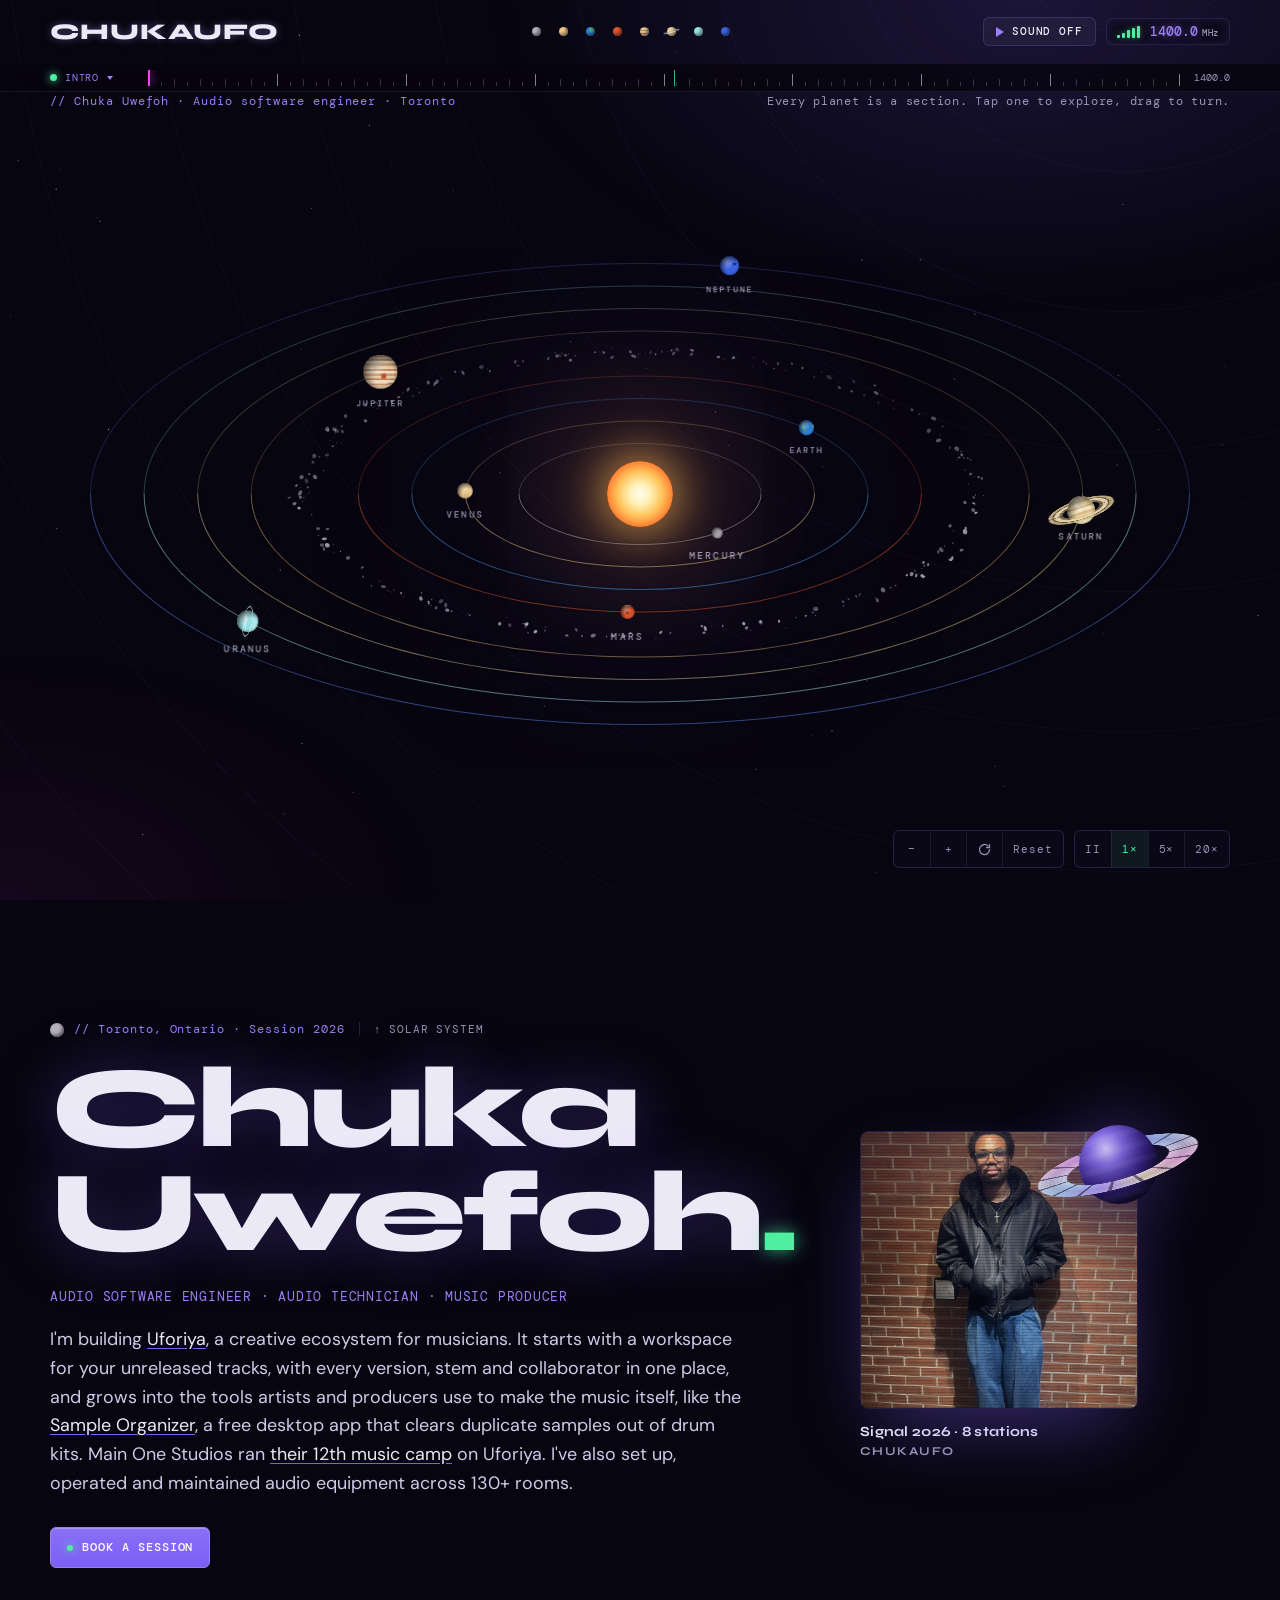
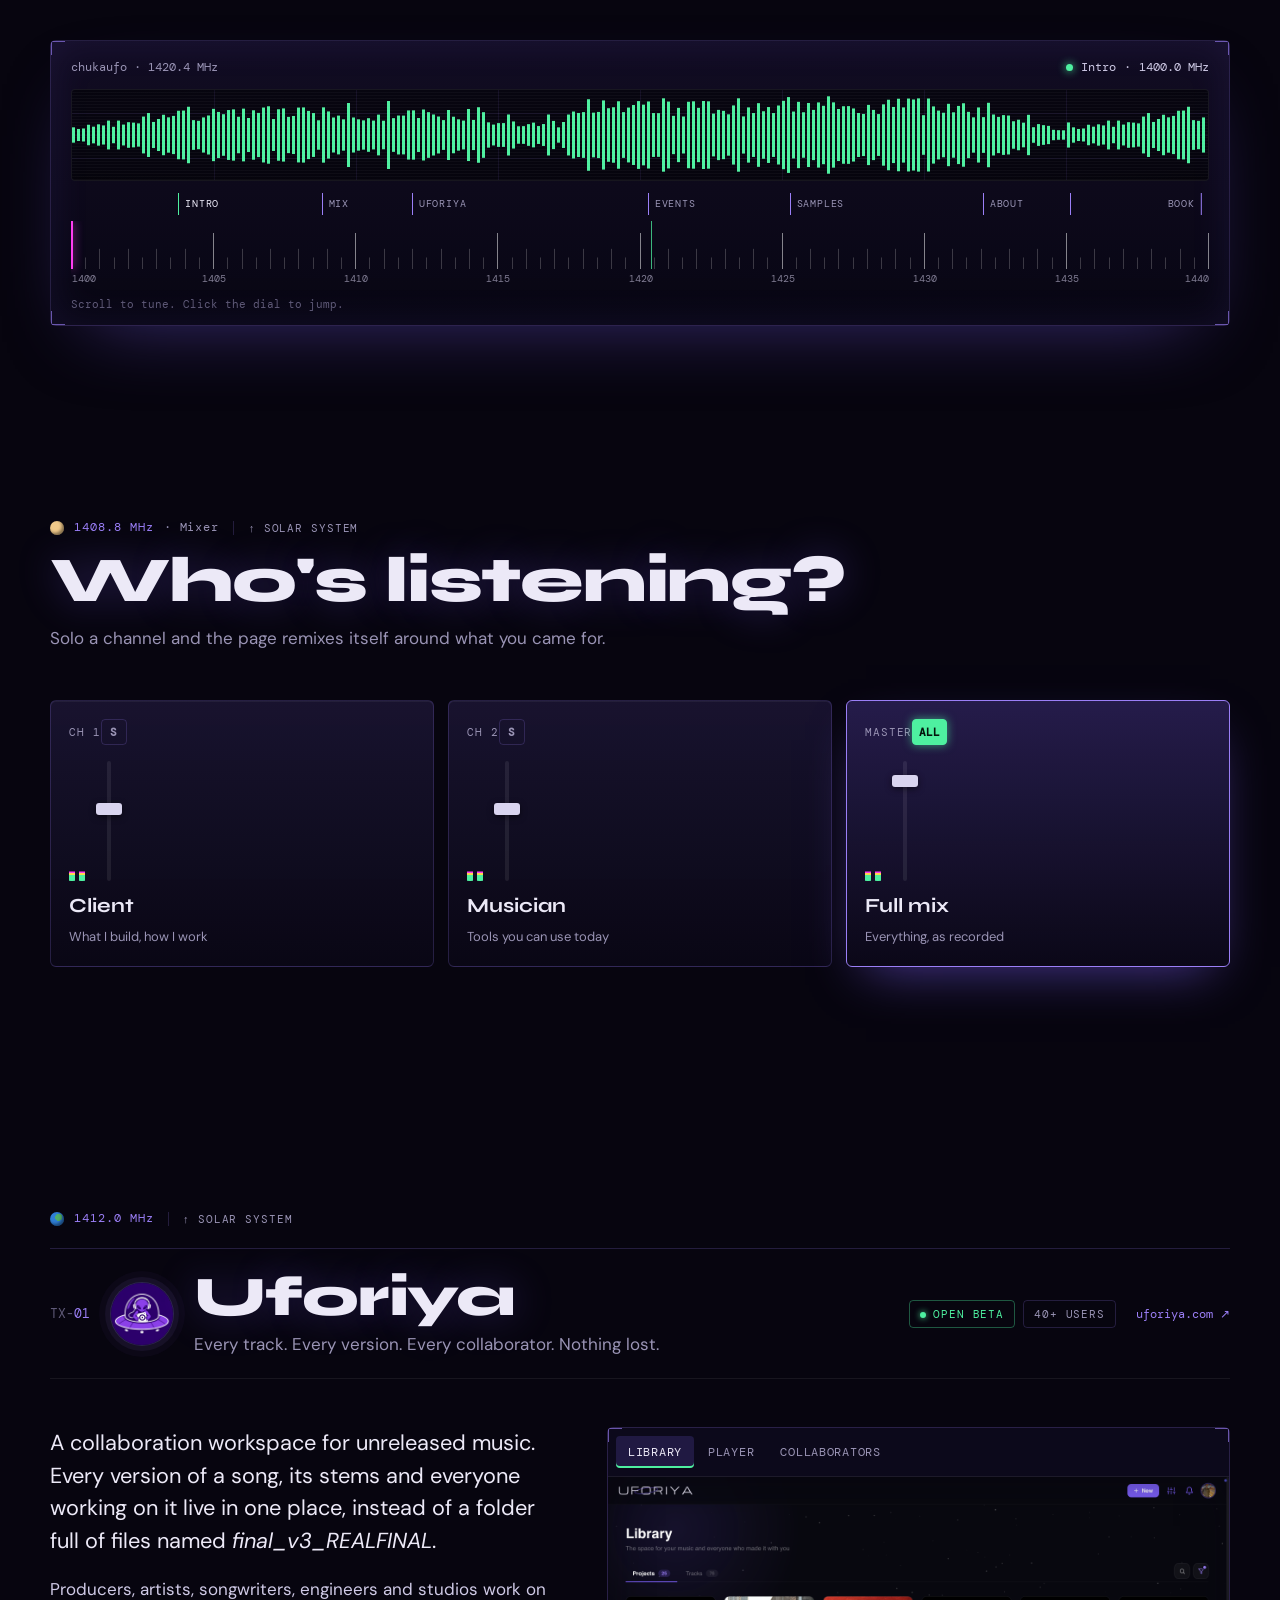
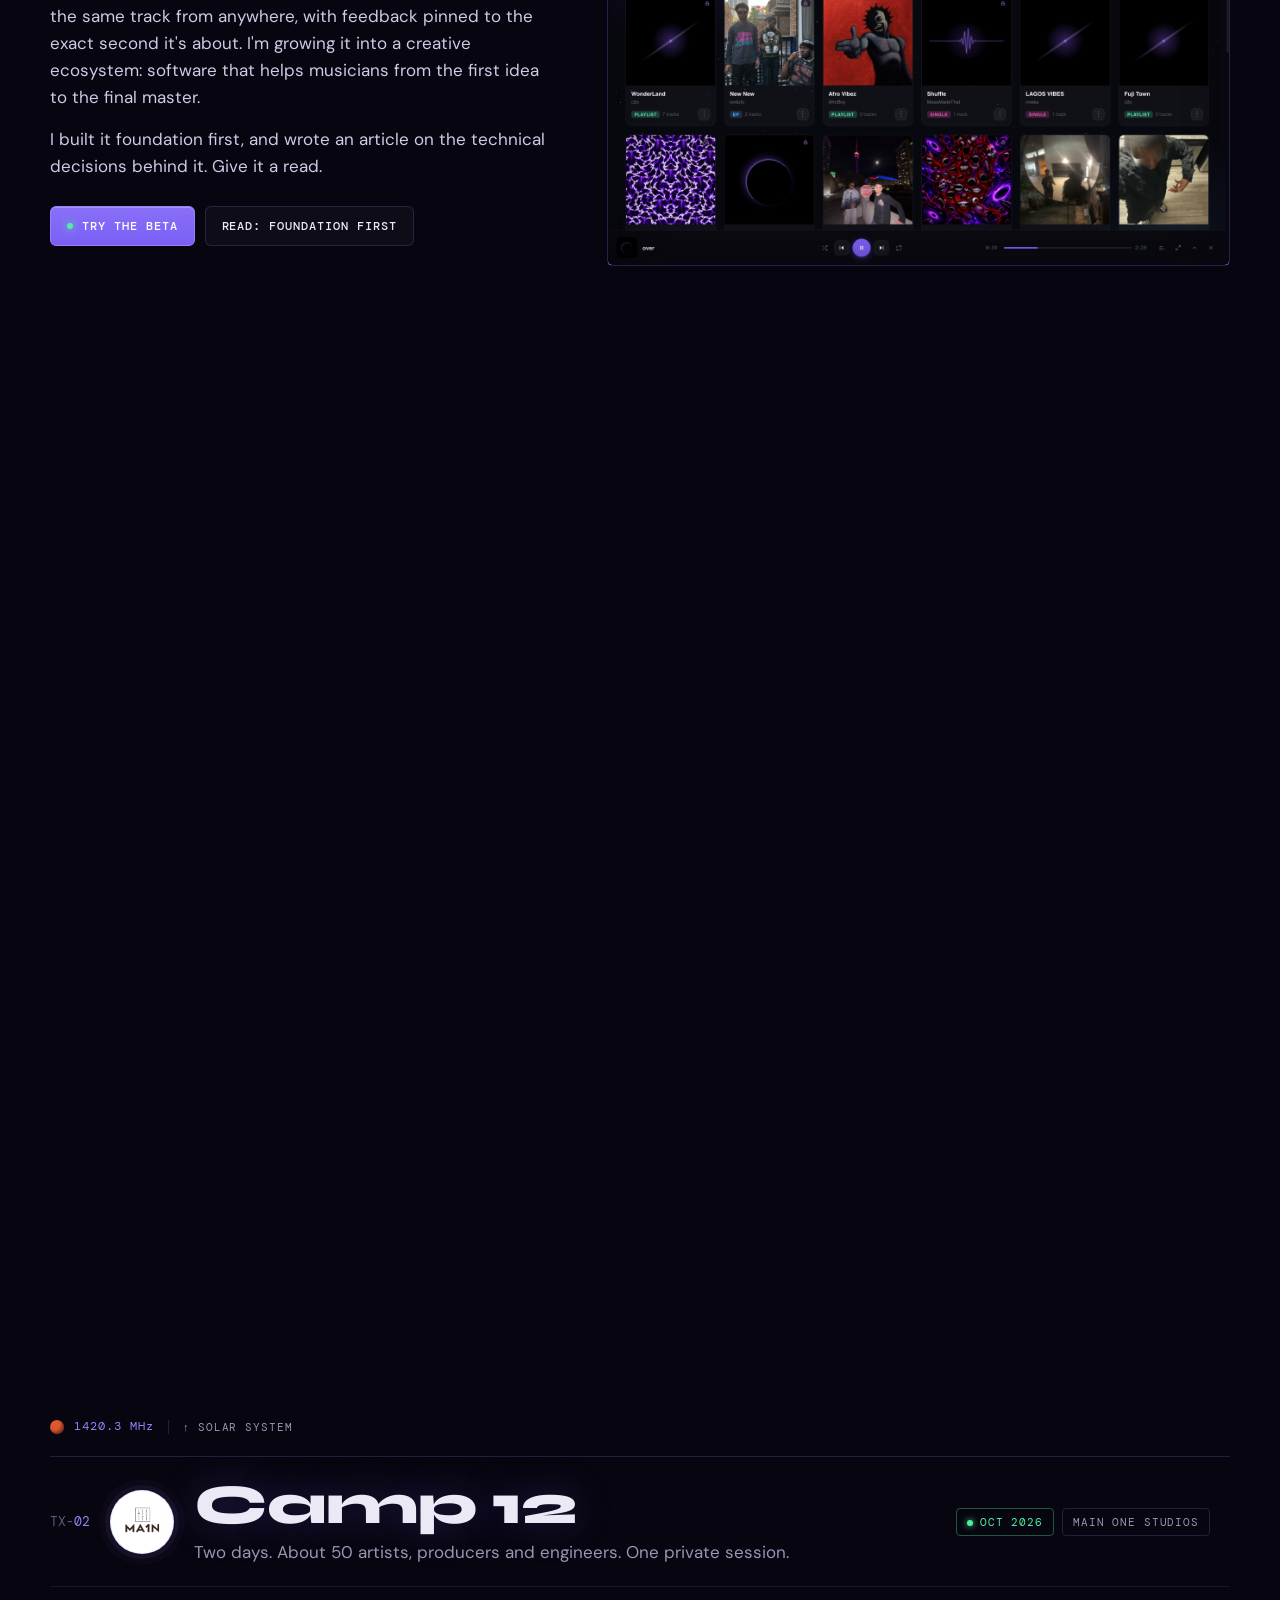
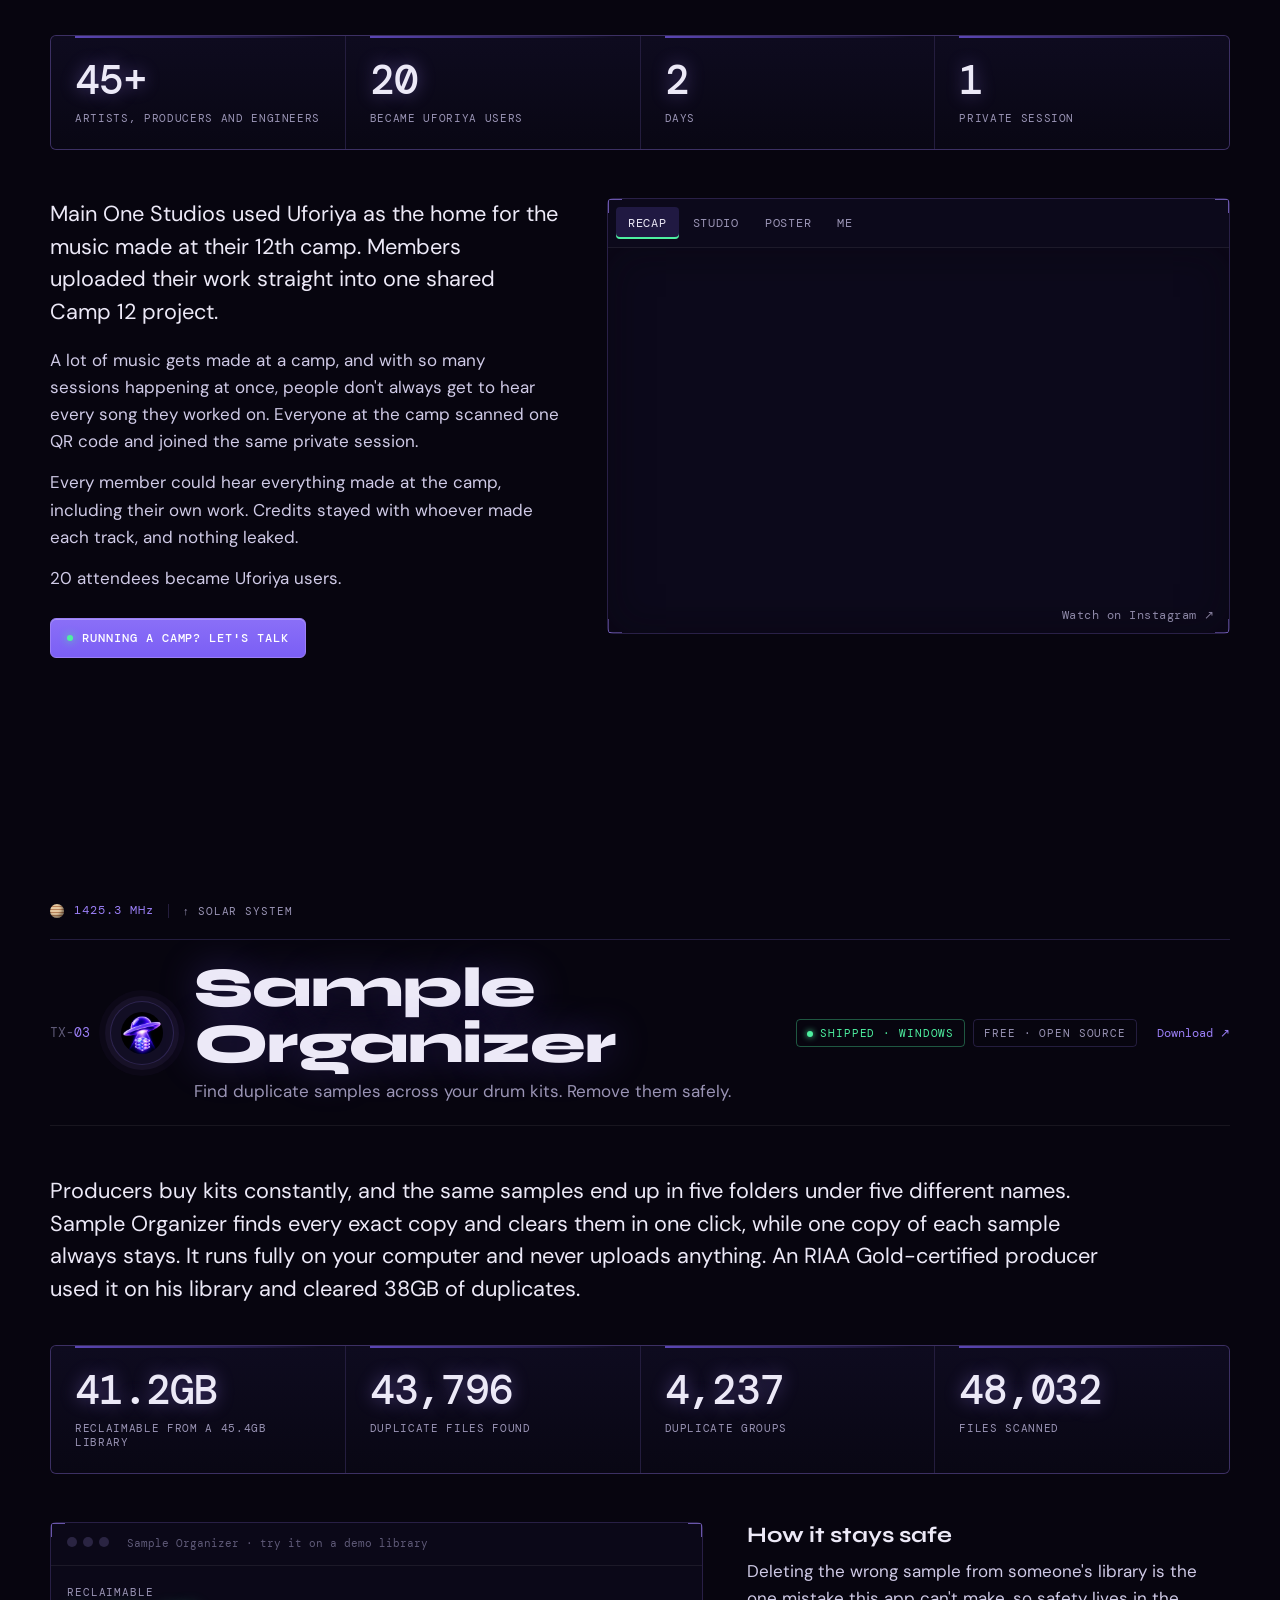
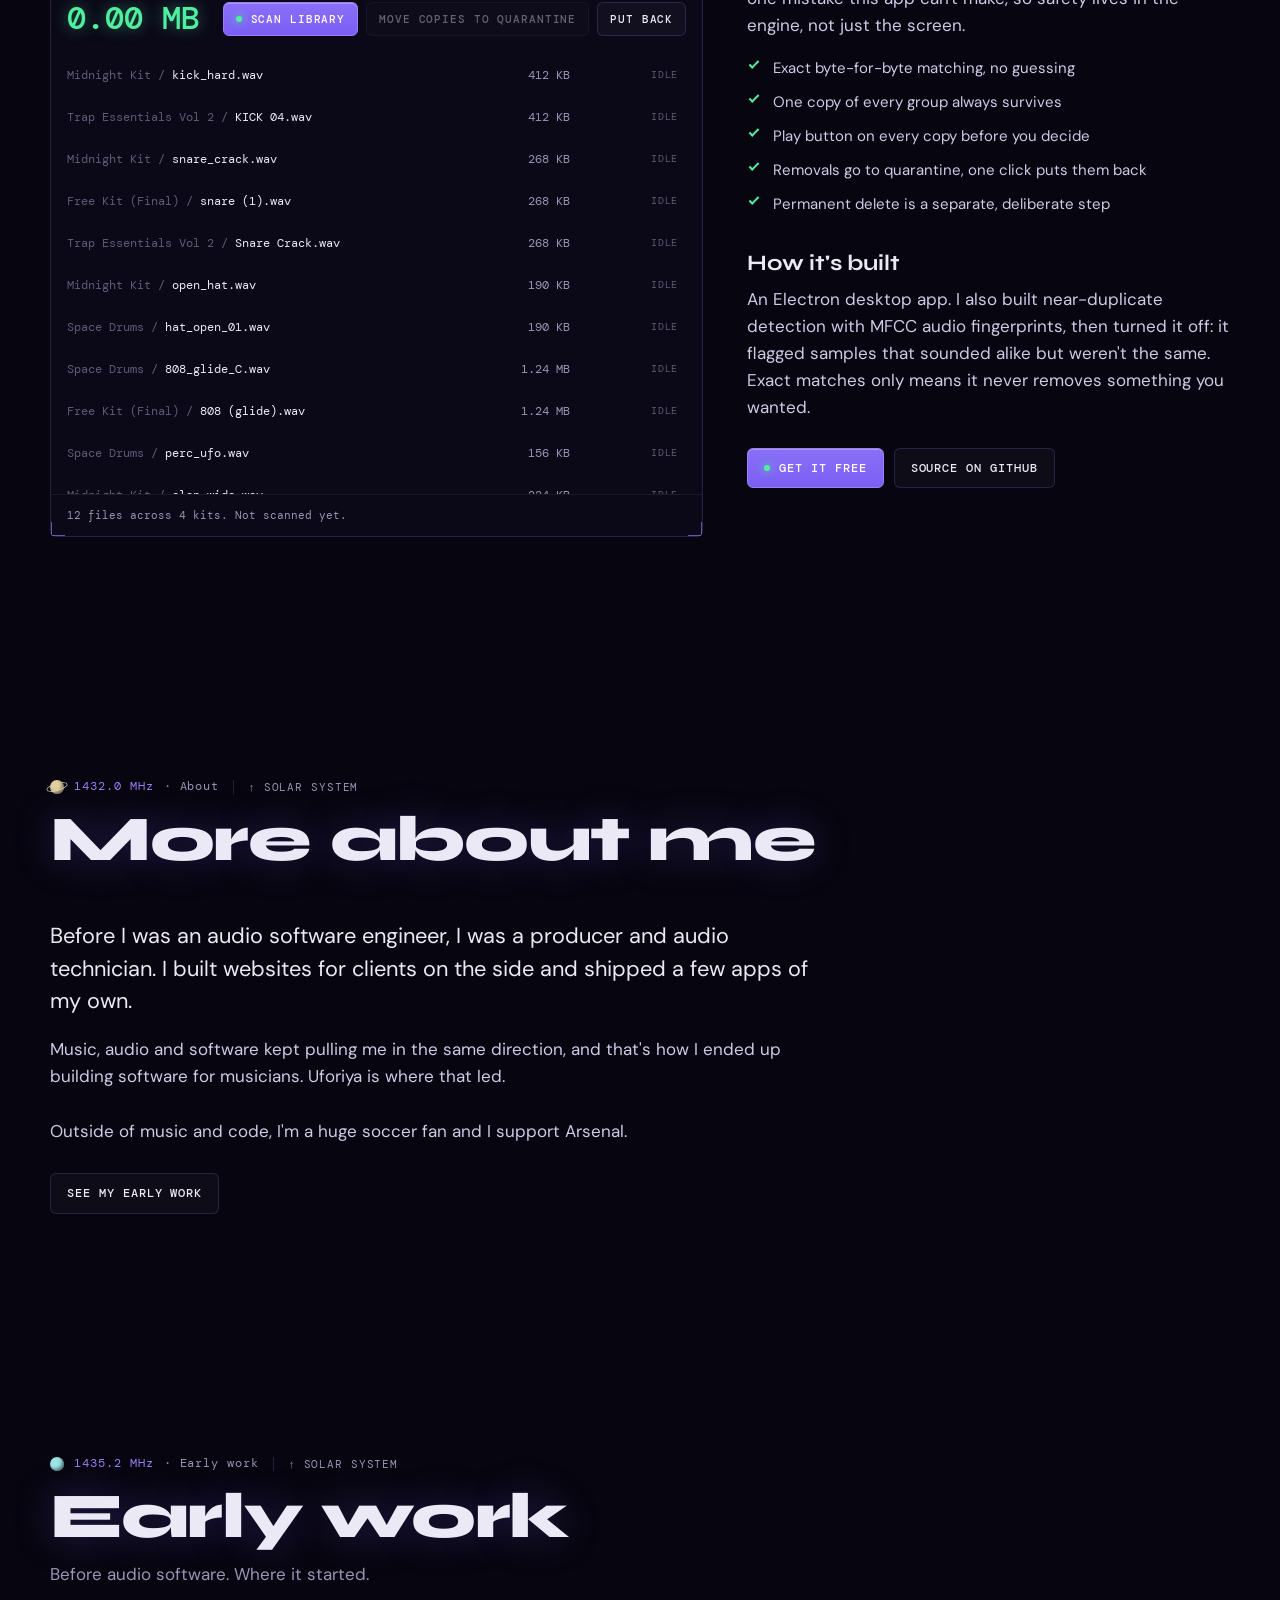
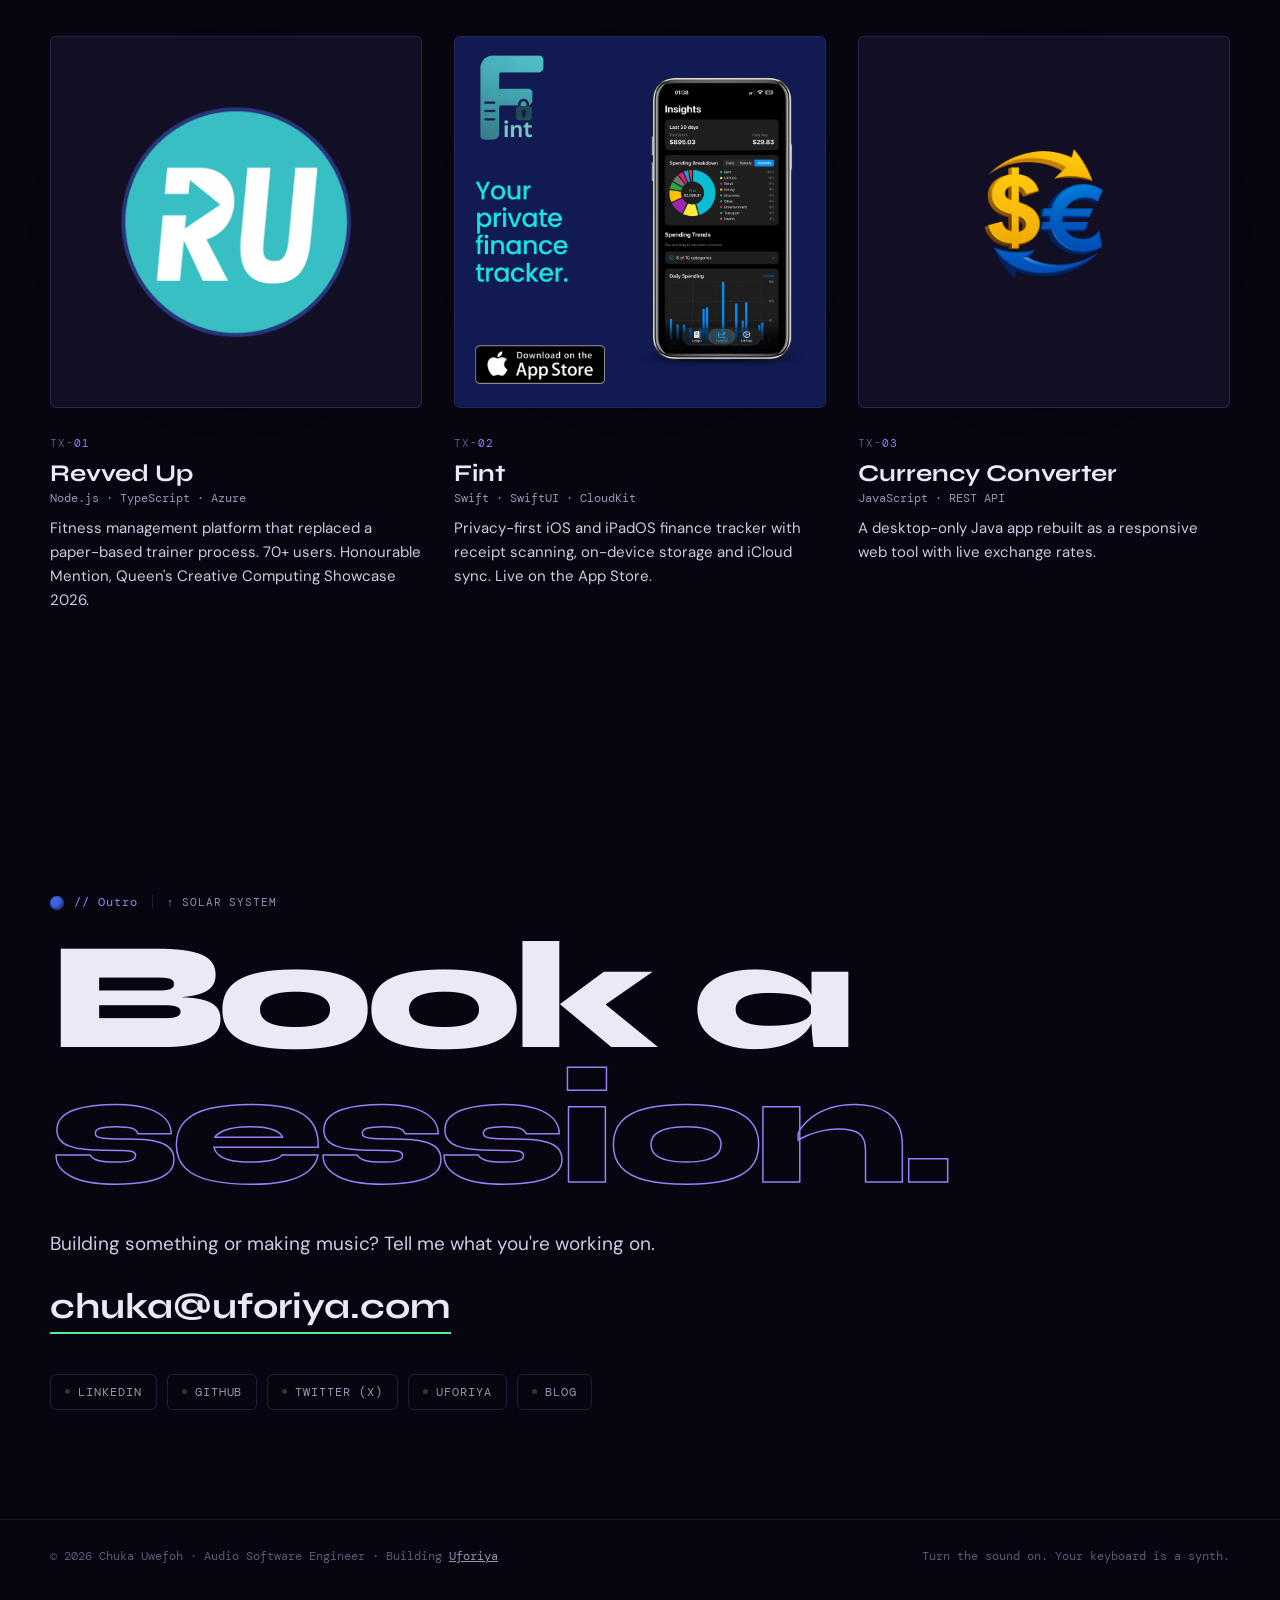
==== commit 85b1af63: "solar: fix highlights, orbit click stays put, back to the system from each section" ====
--- a/index.html
+++ b/index.html
@@ -38,7 +38,7 @@
   <link rel="preconnect" href="https://fonts.gstatic.com" crossorigin />
   <link href="https://fonts.googleapis.com/css2?family=Syne:wght@400;600;700;800&family=DM+Mono:wght@400;500&family=DM+Sans:opsz,wght@9..40,400;9..40,500;9..40,600&display=swap" rel="stylesheet" />
   <link rel="stylesheet" href="css/glitch.css?v=6" />
-  <link rel="stylesheet" href="style.css?v=38" />
+  <link rel="stylesheet" href="style.css?v=39" />
   <script>document.documentElement.classList.add('js');</script>
 </head>
 <body data-mix="all">
@@ -522,7 +522,7 @@
   <script src="js/main.js?v=3" defer></script>
   <script src="js/stars.js?v=2" defer></script>
   <script src="js/dial.js?v=1" defer></script>
-  <script src="js/solar.js?v=12" defer></script>
+  <script src="js/solar.js?v=13" defer></script>
   <script src="js/mixer.js?v=2" defer></script>
   <script src="js/sample-demo.js?v=1" defer></script>
   <script src="js/synth.js?v=1" defer></script>
--- a/style.css
+++ b/style.css
@@ -894,3 +894,9 @@
 .belt.belt-front { z-index: 3; }
 .orbiter[data-planet="saturn"] .pl-label { top: 74%; }
 .sys-group button svg { display: block; margin: auto; }
+
+
+/* back to the solar system, at the top of each section */
+.to-sun { margin-left: 14px; padding-left: 14px; border-left: 1px solid var(--line); color: var(--muted); text-decoration: none; font: 11px var(--font-mono); letter-spacing: 0.08em; text-transform: uppercase; white-space: nowrap; transition: color 0.2s; }
+.sh-meta .to-sun { margin-left: 4px; }
+.to-sun:hover, .to-sun:focus-visible { color: var(--green); }
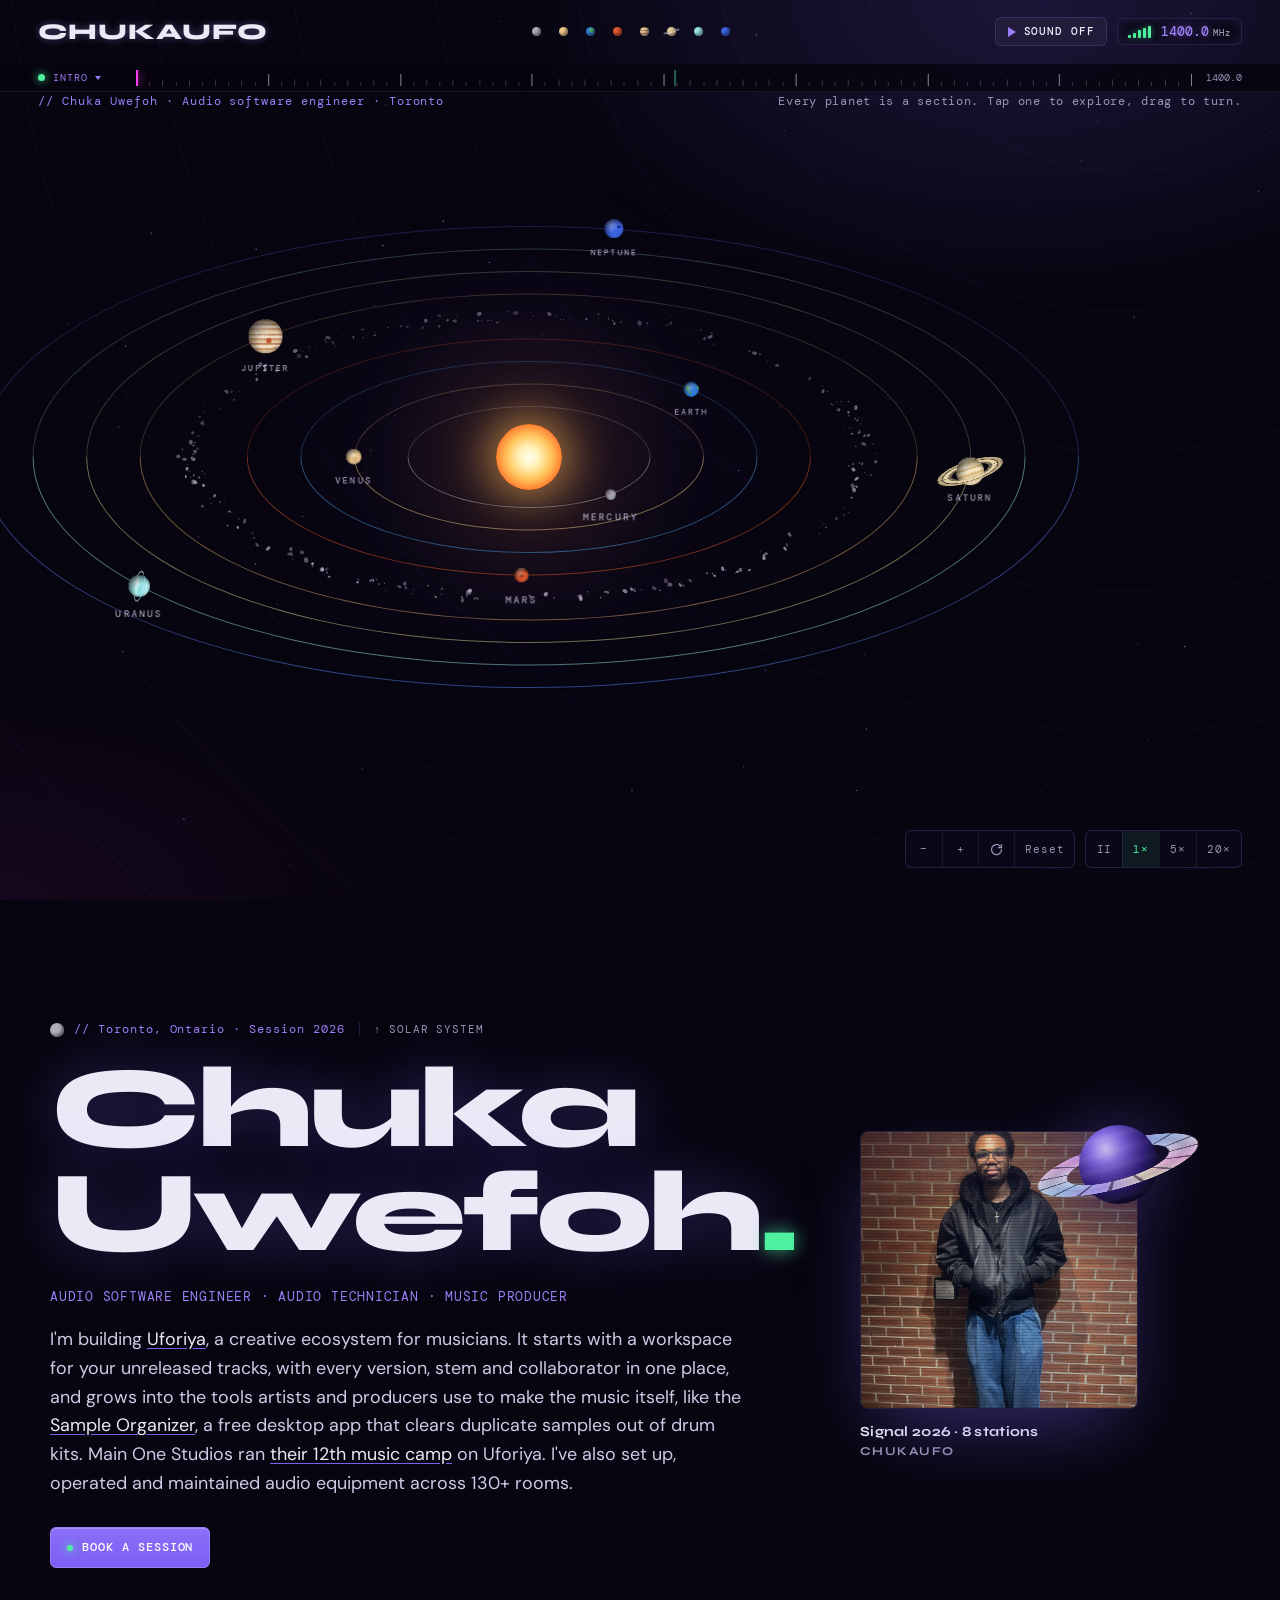
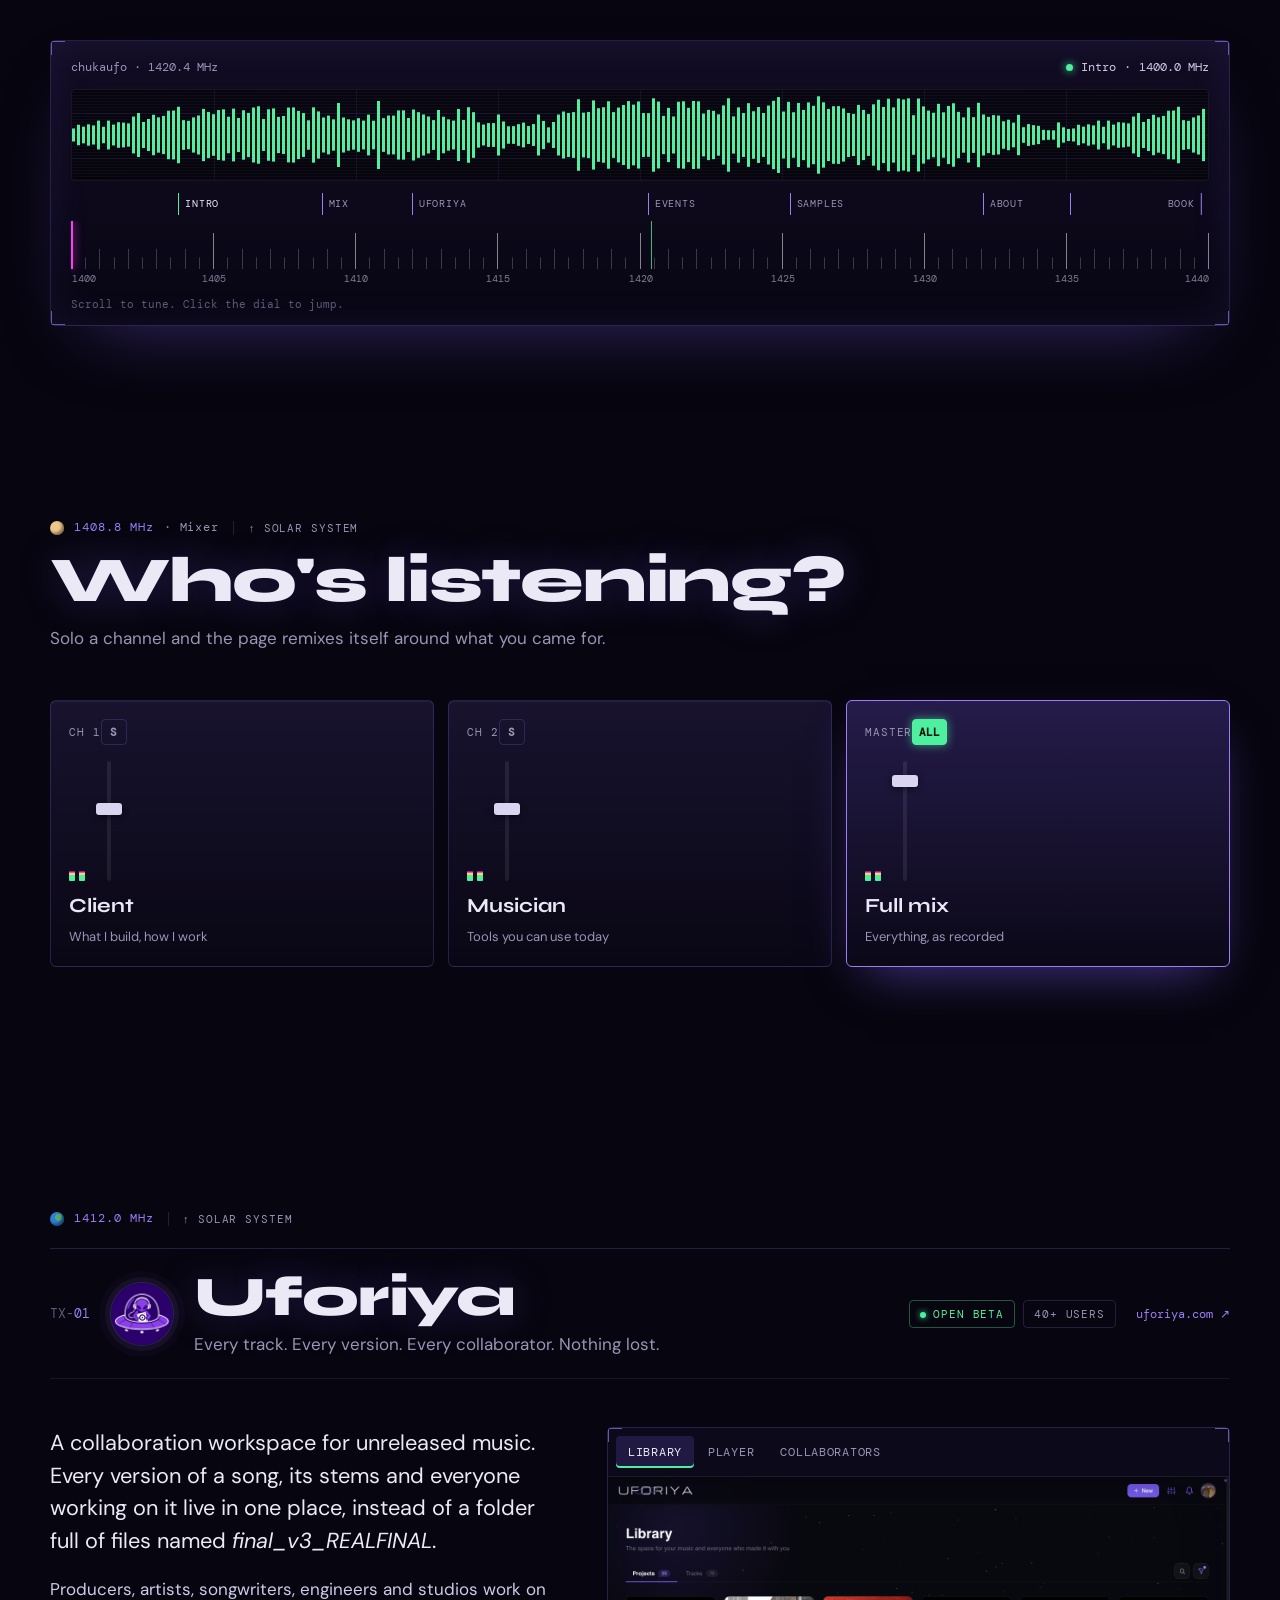
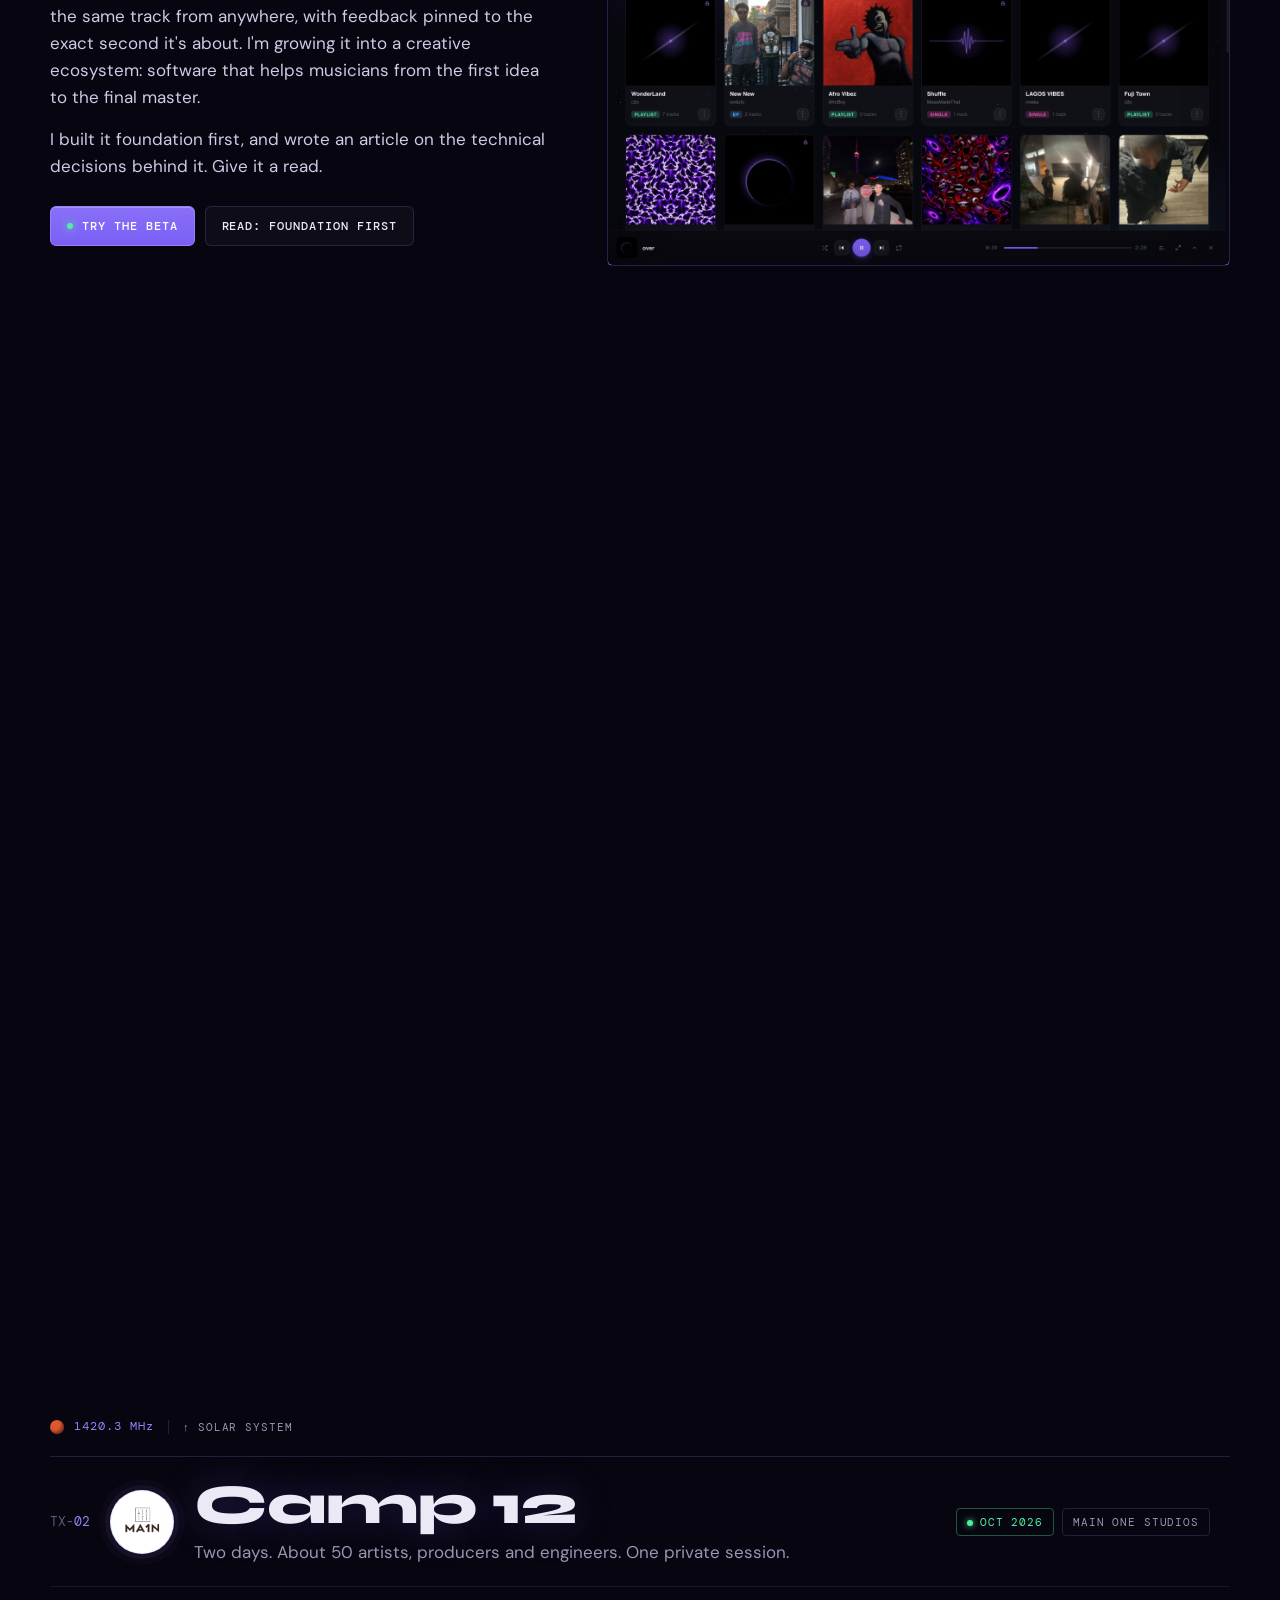
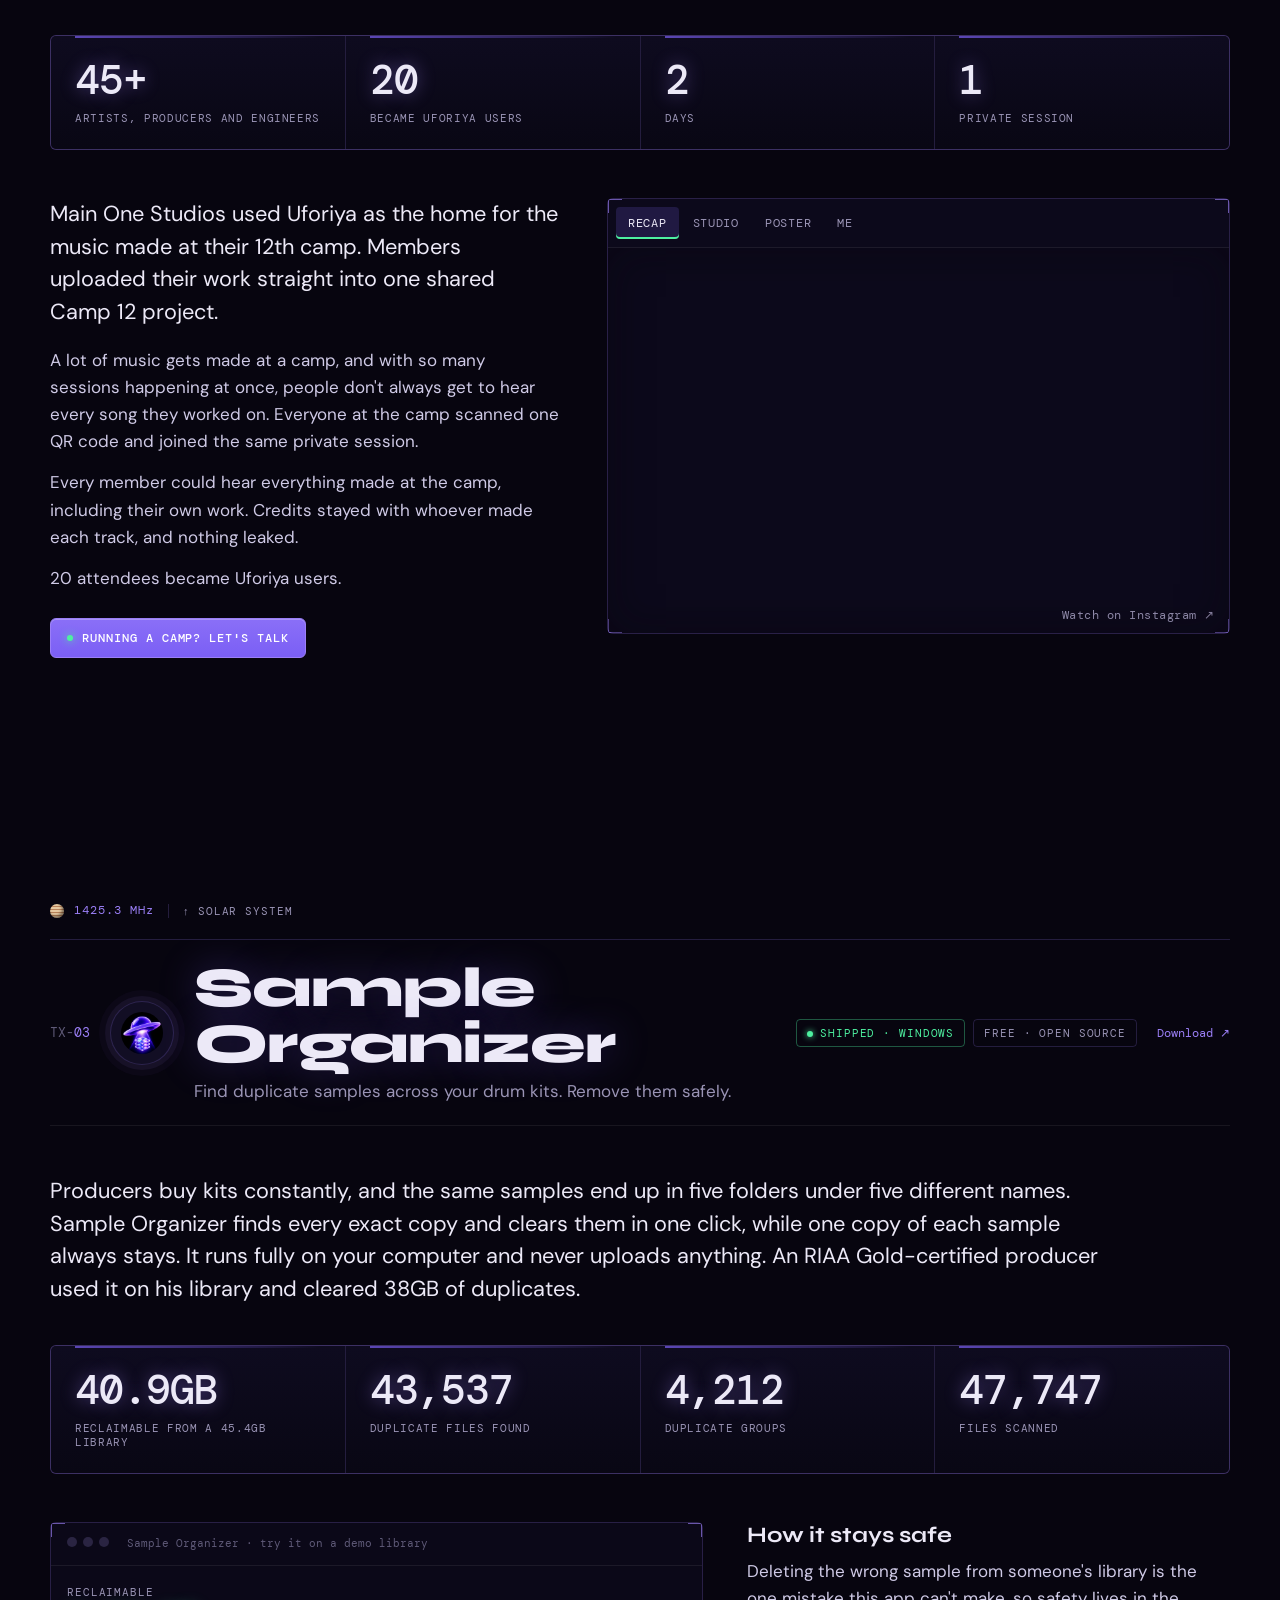
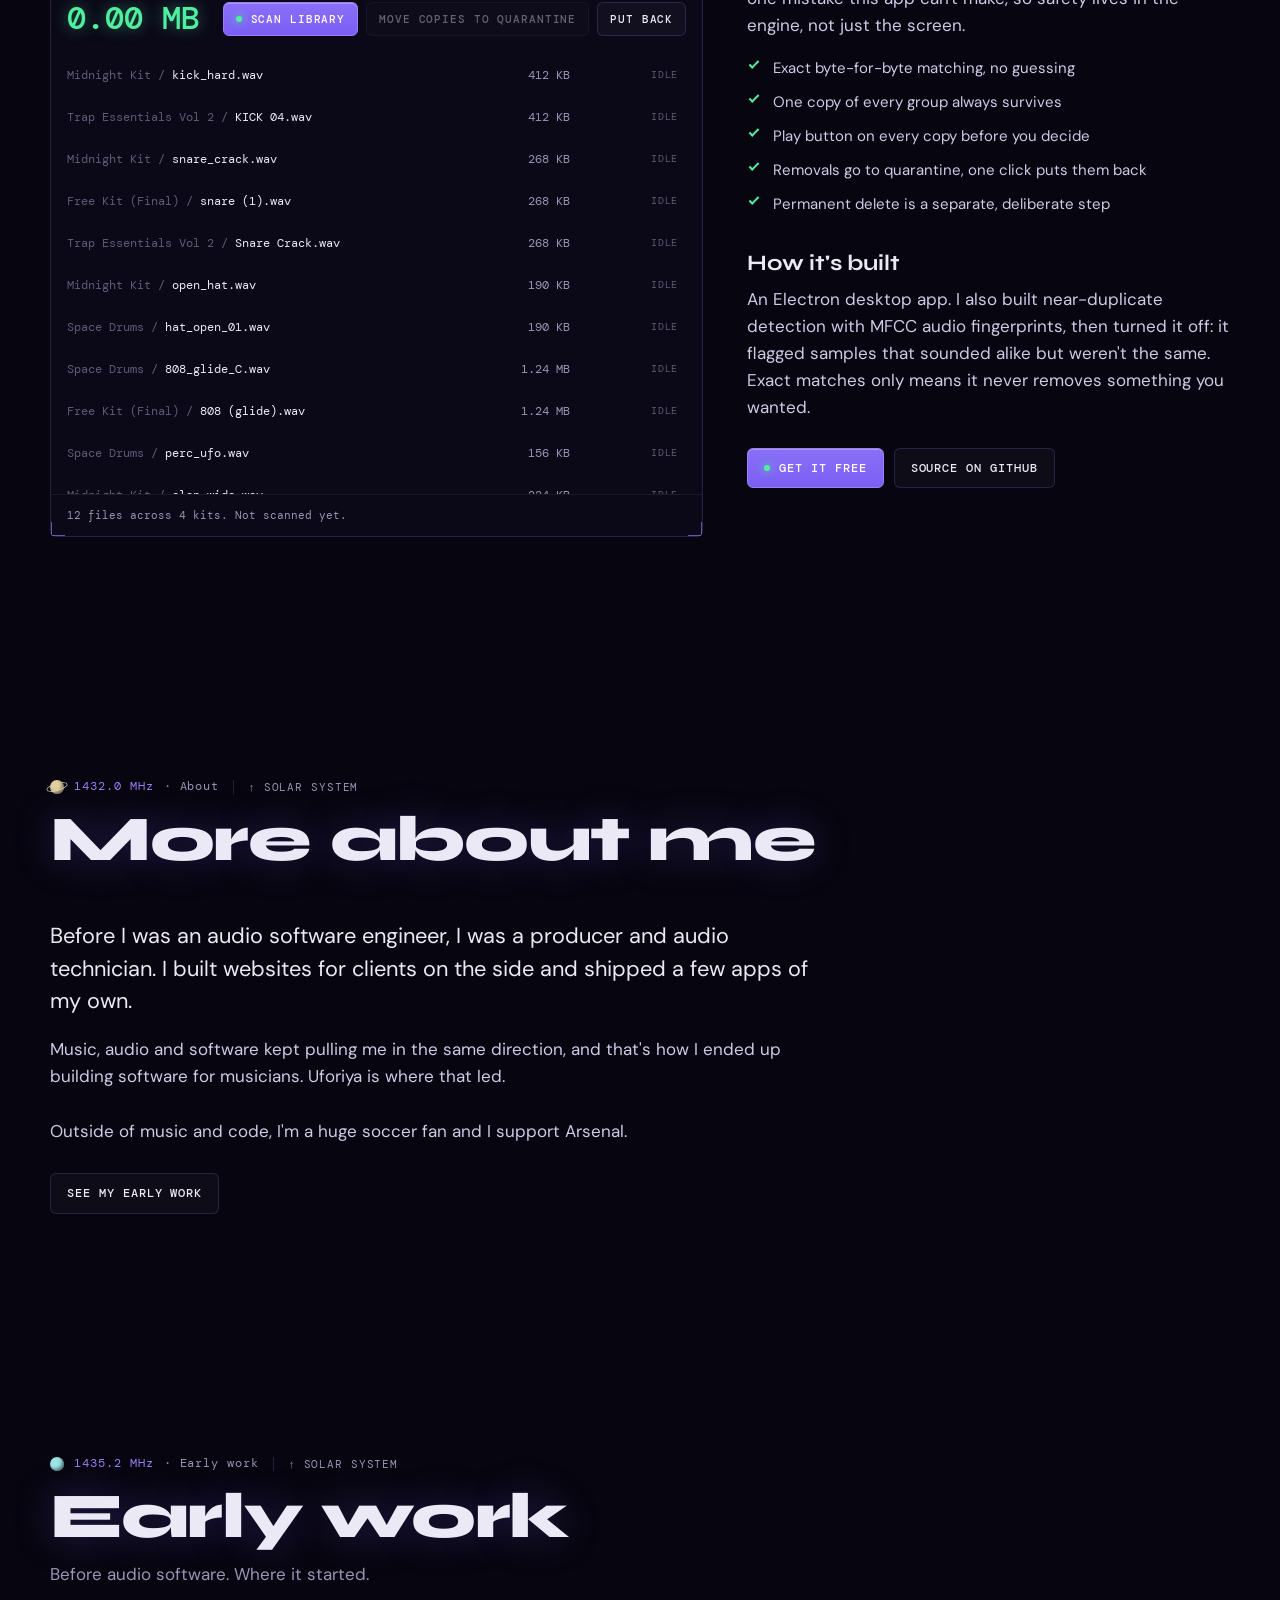
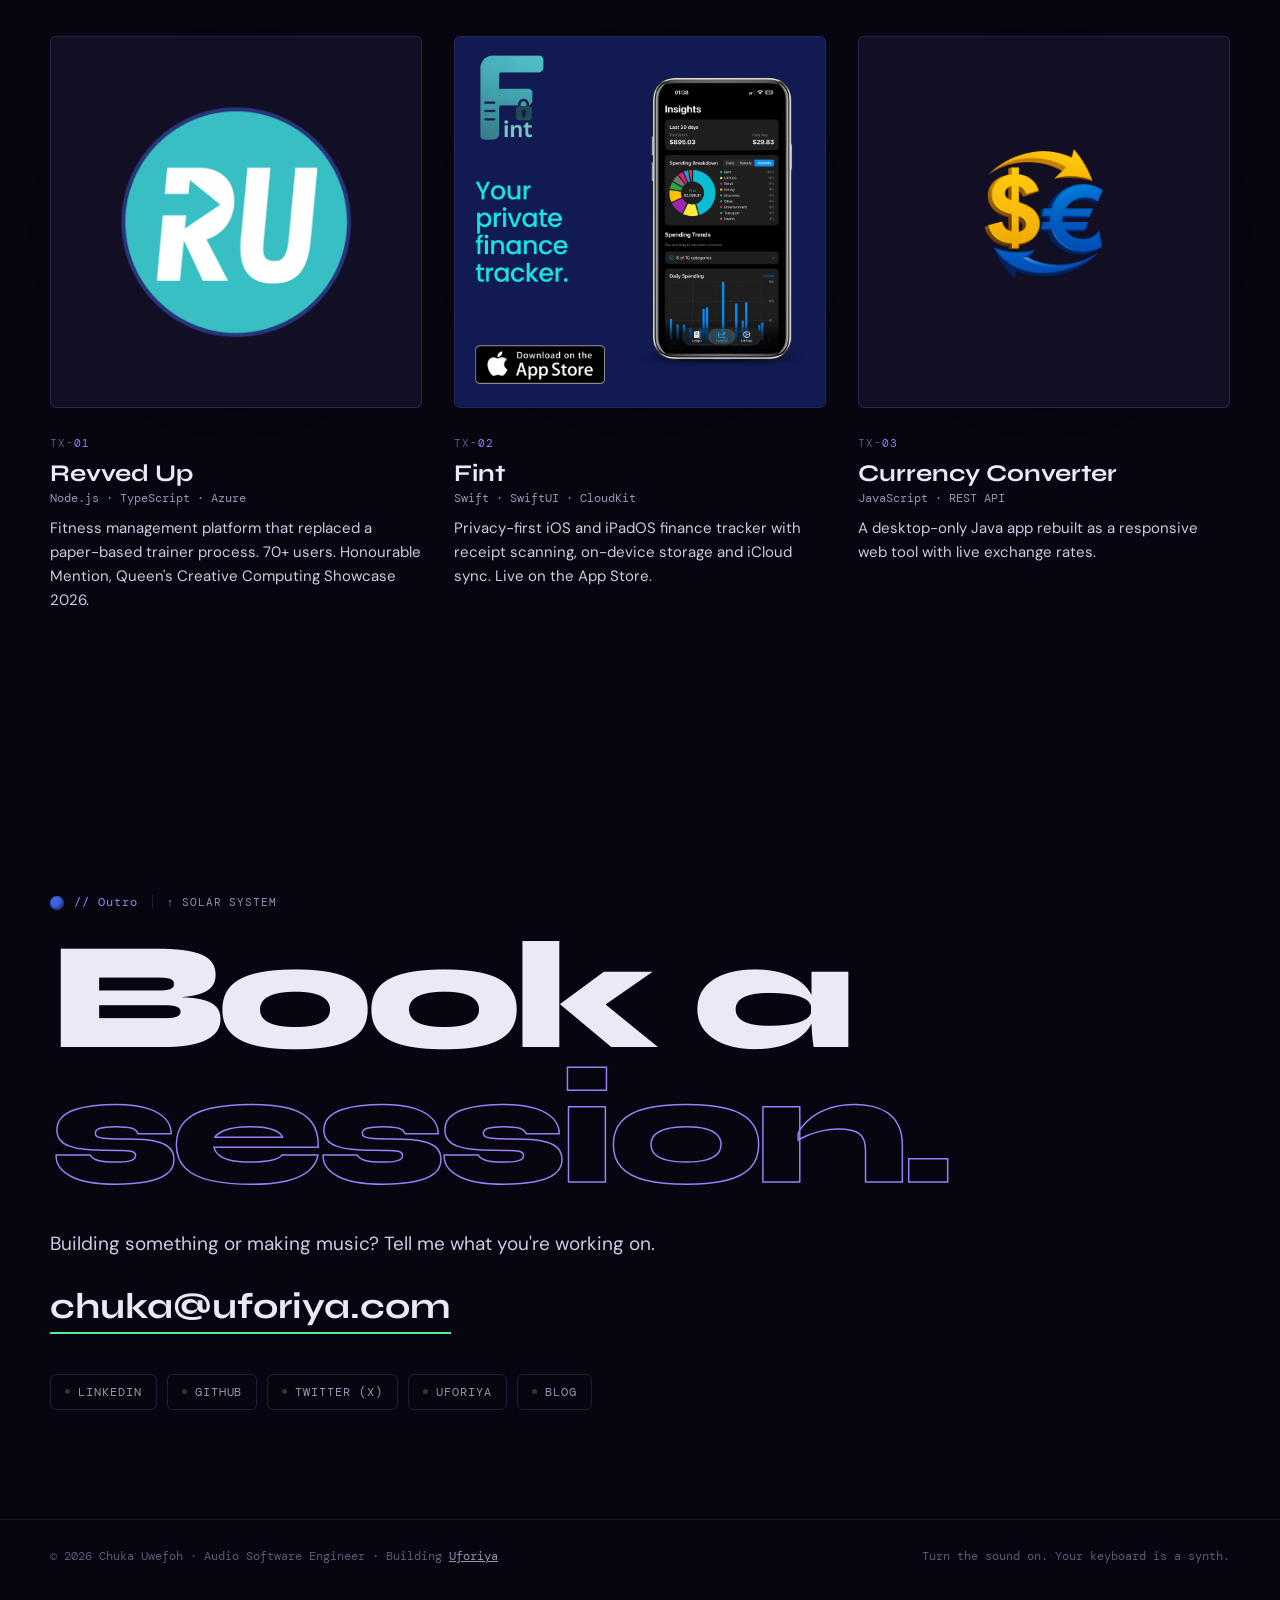
==== commit c1a9dd5c: "nav and system hud go edge to edge on wide screens" ====
--- a/index.html
+++ b/index.html
@@ -38,7 +38,7 @@
   <link rel="preconnect" href="https://fonts.gstatic.com" crossorigin />
   <link href="https://fonts.googleapis.com/css2?family=Syne:wght@400;600;700;800&family=DM+Mono:wght@400;500&family=DM+Sans:opsz,wght@9..40,400;9..40,500;9..40,600&display=swap" rel="stylesheet" />
   <link rel="stylesheet" href="css/glitch.css?v=6" />
-  <link rel="stylesheet" href="style.css?v=39" />
+  <link rel="stylesheet" href="style.css?v=40" />
   <script>document.documentElement.classList.add('js');</script>
 </head>
 <body data-mix="all">
--- a/style.css
+++ b/style.css
@@ -96,10 +96,12 @@
 .btn:disabled { opacity: 0.4; cursor: not-allowed; transform: none; box-shadow: none; }
 
 /* nav */
+:root { --edge: clamp(20px, 3vw, 64px); }
+
 #nav {
   position: fixed; top: 0; left: 0; right: 0; z-index: 50; height: var(--nav-h);
   display: flex; align-items: center; justify-content: space-between; gap: 24px;
-  padding: 0 max(20px, calc((100% - 1180px) / 2));
+  padding: 0 var(--edge);
   border-bottom: 1px solid transparent; transition: background 0.3s, border-color 0.3s;
 }
 #nav.scrolled { background: rgba(7, 5, 15, 0.78); backdrop-filter: blur(14px); -webkit-backdrop-filter: blur(14px); border-color: var(--line-2); }
@@ -146,7 +148,7 @@
 .mini-deck {
   position: fixed; top: var(--nav-h); left: 0; right: 0; z-index: 49; height: 28px;
   display: flex; align-items: center; gap: 14px;
-  padding: 0 max(20px, calc((100% - 1180px) / 2));
+  padding: 0 var(--edge);
   background: rgba(7, 5, 15, 0.78); backdrop-filter: blur(14px); -webkit-backdrop-filter: blur(14px);
   border-bottom: 1px solid var(--line-2);
   transform: translateY(-100%); opacity: 0; pointer-events: none; visibility: hidden;
@@ -589,7 +591,7 @@
 
 /* === solar system: eight planets, eight sections === */
 .system { position: relative; z-index: 1; min-height: 100vh; min-height: 100svh; display: flex; flex-direction: column; padding: calc(var(--nav-h) + 28px) 0 32px; }
-.system-copy { width: min(1180px, calc(100% - 40px)); margin-inline: auto; display: flex; justify-content: space-between; align-items: baseline; flex-wrap: wrap; gap: 8px 24px; }
+.system-copy { width: calc(100% - 2 * var(--edge)); margin-inline: auto; display: flex; justify-content: space-between; align-items: baseline; flex-wrap: wrap; gap: 8px 24px; }
 .system-hint { margin: 0; font: 12px var(--font-mono); letter-spacing: 0.06em; color: var(--muted); }
 .orbits { position: relative; flex: 1; min-height: 360px; width: min(1180px, calc(100% - 24px)); margin: 8px auto 0; }
 .orbit { position: absolute; left: 50%; top: 50%; border: 1px solid rgba(155, 127, 247, 0.14); border-radius: 50%; transform: translate(-50%, -50%); pointer-events: none; transition: border-color 0.4s, box-shadow 0.4s; }
@@ -747,7 +749,7 @@
 .orbiter.sel .pl-saturn { box-shadow: none; }
 .orbiter.sel .pl-saturn i { box-shadow: 0 0 0 3px var(--accent-bright), 0 0 20px rgba(155, 127, 247, 0.6); }
 .orbit-card {
-  position: absolute; left: max(20px, calc((100% - 1180px) / 2)); bottom: 32px; z-index: 6; width: min(340px, calc(100% - 40px));
+  position: absolute; left: var(--edge); bottom: 32px; z-index: 6; width: min(340px, calc(100% - 40px));
   padding: 16px 18px; border-radius: var(--r); background: rgba(12, 9, 26, 0.92); border: 1px solid var(--line);
   box-shadow: 0 24px 60px -20px rgba(0, 0, 0, 0.8), var(--glow); backdrop-filter: blur(10px); -webkit-backdrop-filter: blur(10px);
   animation: panelIn 0.3s ease;
@@ -855,7 +857,7 @@
 .oc-step:hover { border-color: var(--accent-bright); }
 
 /* zoom + speed controls */
-.sys-controls { position: absolute; z-index: 6; right: max(20px, calc((100% - 1180px) / 2)); bottom: 32px; display: flex; align-items: center; gap: 10px; transition: opacity 0.25s; }
+.sys-controls { position: absolute; z-index: 6; right: var(--edge); bottom: 32px; display: flex; align-items: center; gap: 10px; transition: opacity 0.25s; }
 .sys-group { display: flex; overflow: hidden; border: 1px solid var(--line); border-radius: var(--r); background: rgba(12, 9, 26, 0.82); backdrop-filter: blur(8px); -webkit-backdrop-filter: blur(8px); }
 .sys-group button { appearance: none; -webkit-appearance: none; border: 0; background: none; color: var(--muted); font: 11px var(--font-mono); letter-spacing: 0.08em; min-width: 36px; height: 36px; padding: 0 10px; cursor: pointer; }
 .sys-group button + button { border-left: 1px solid var(--line-2); }
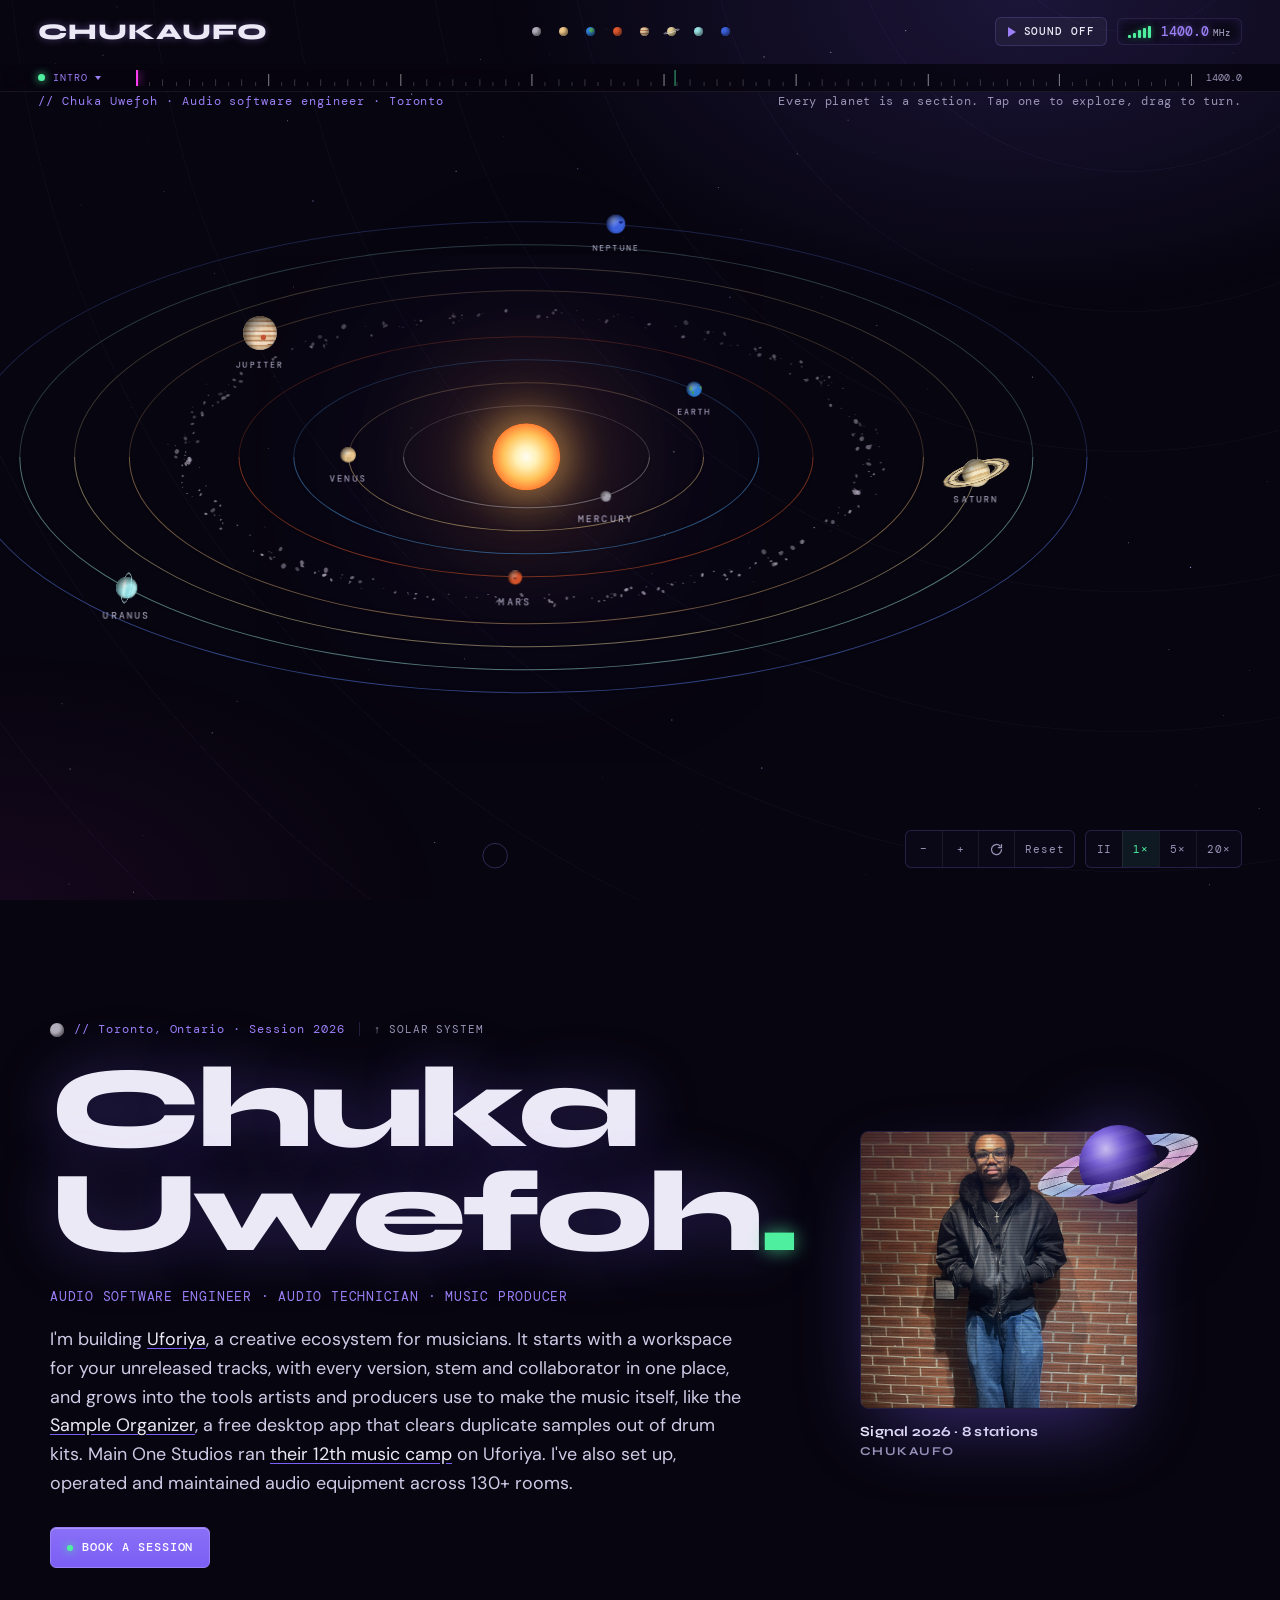
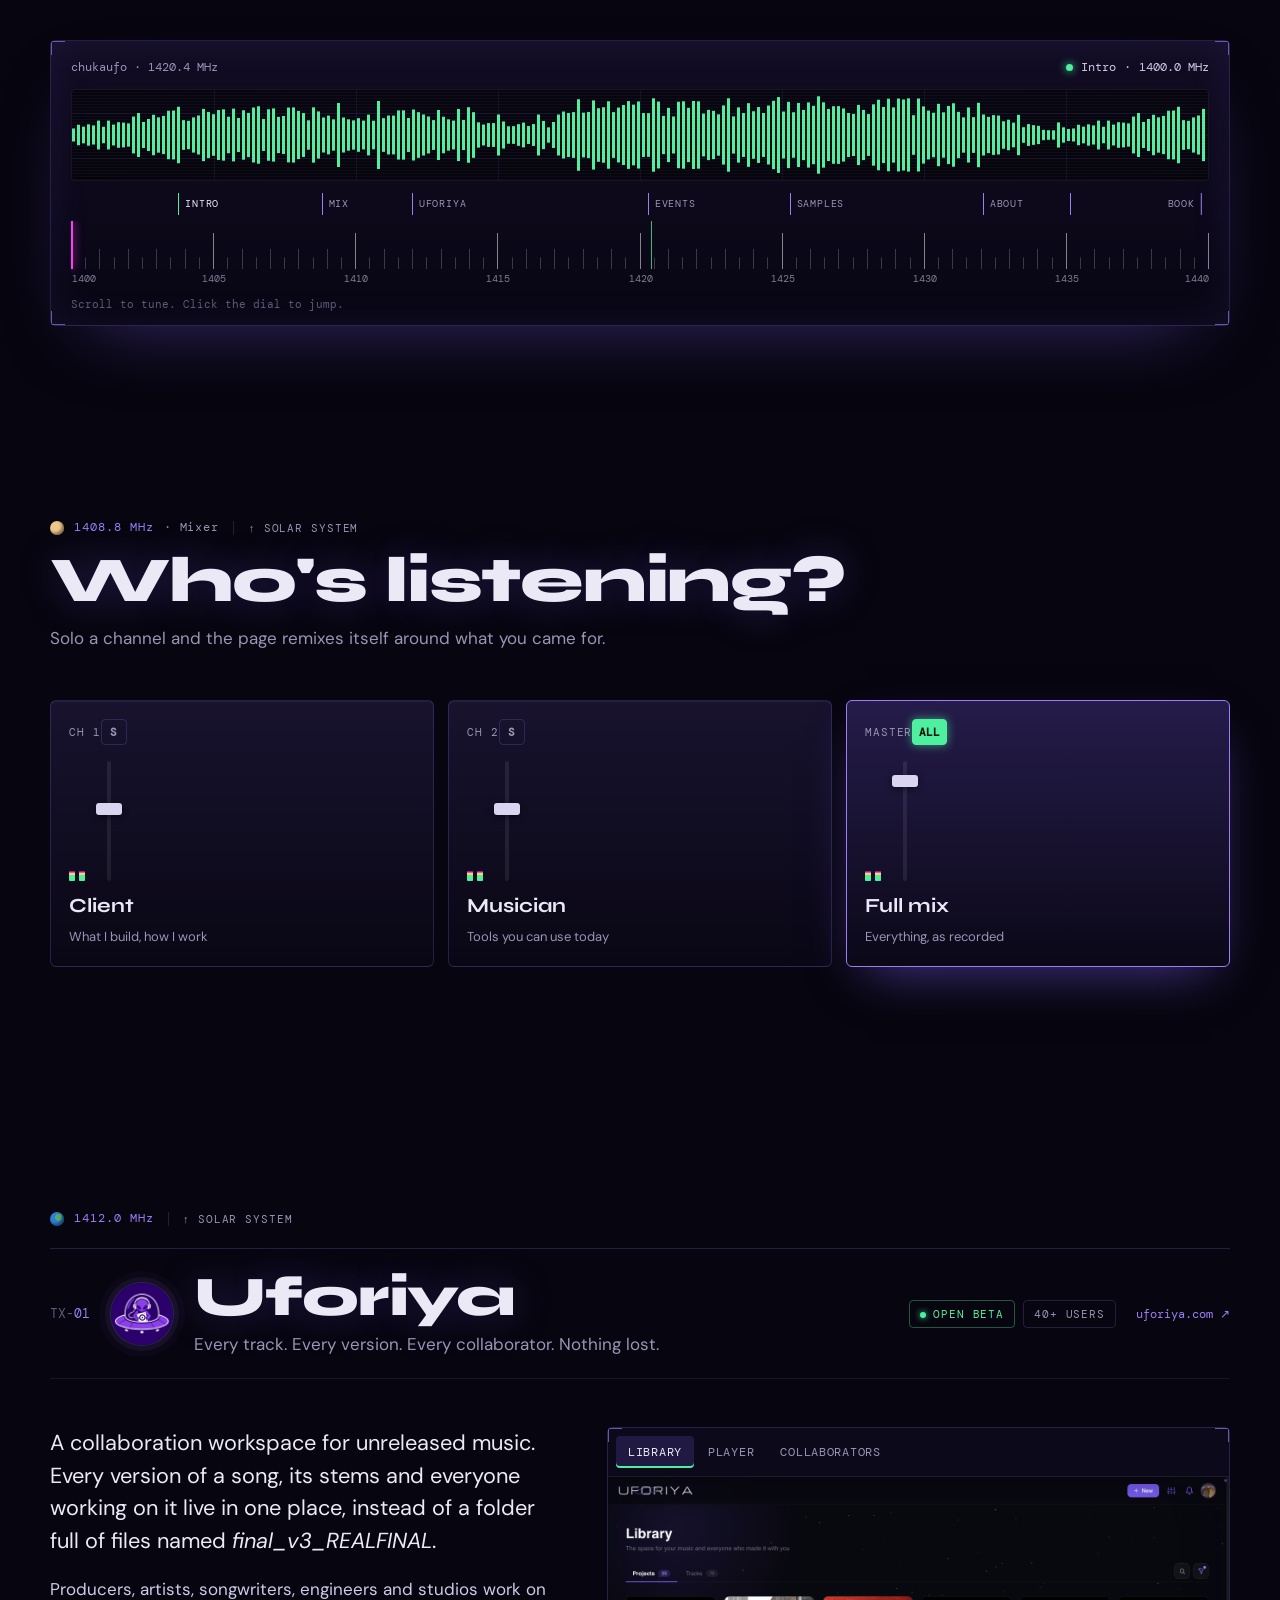
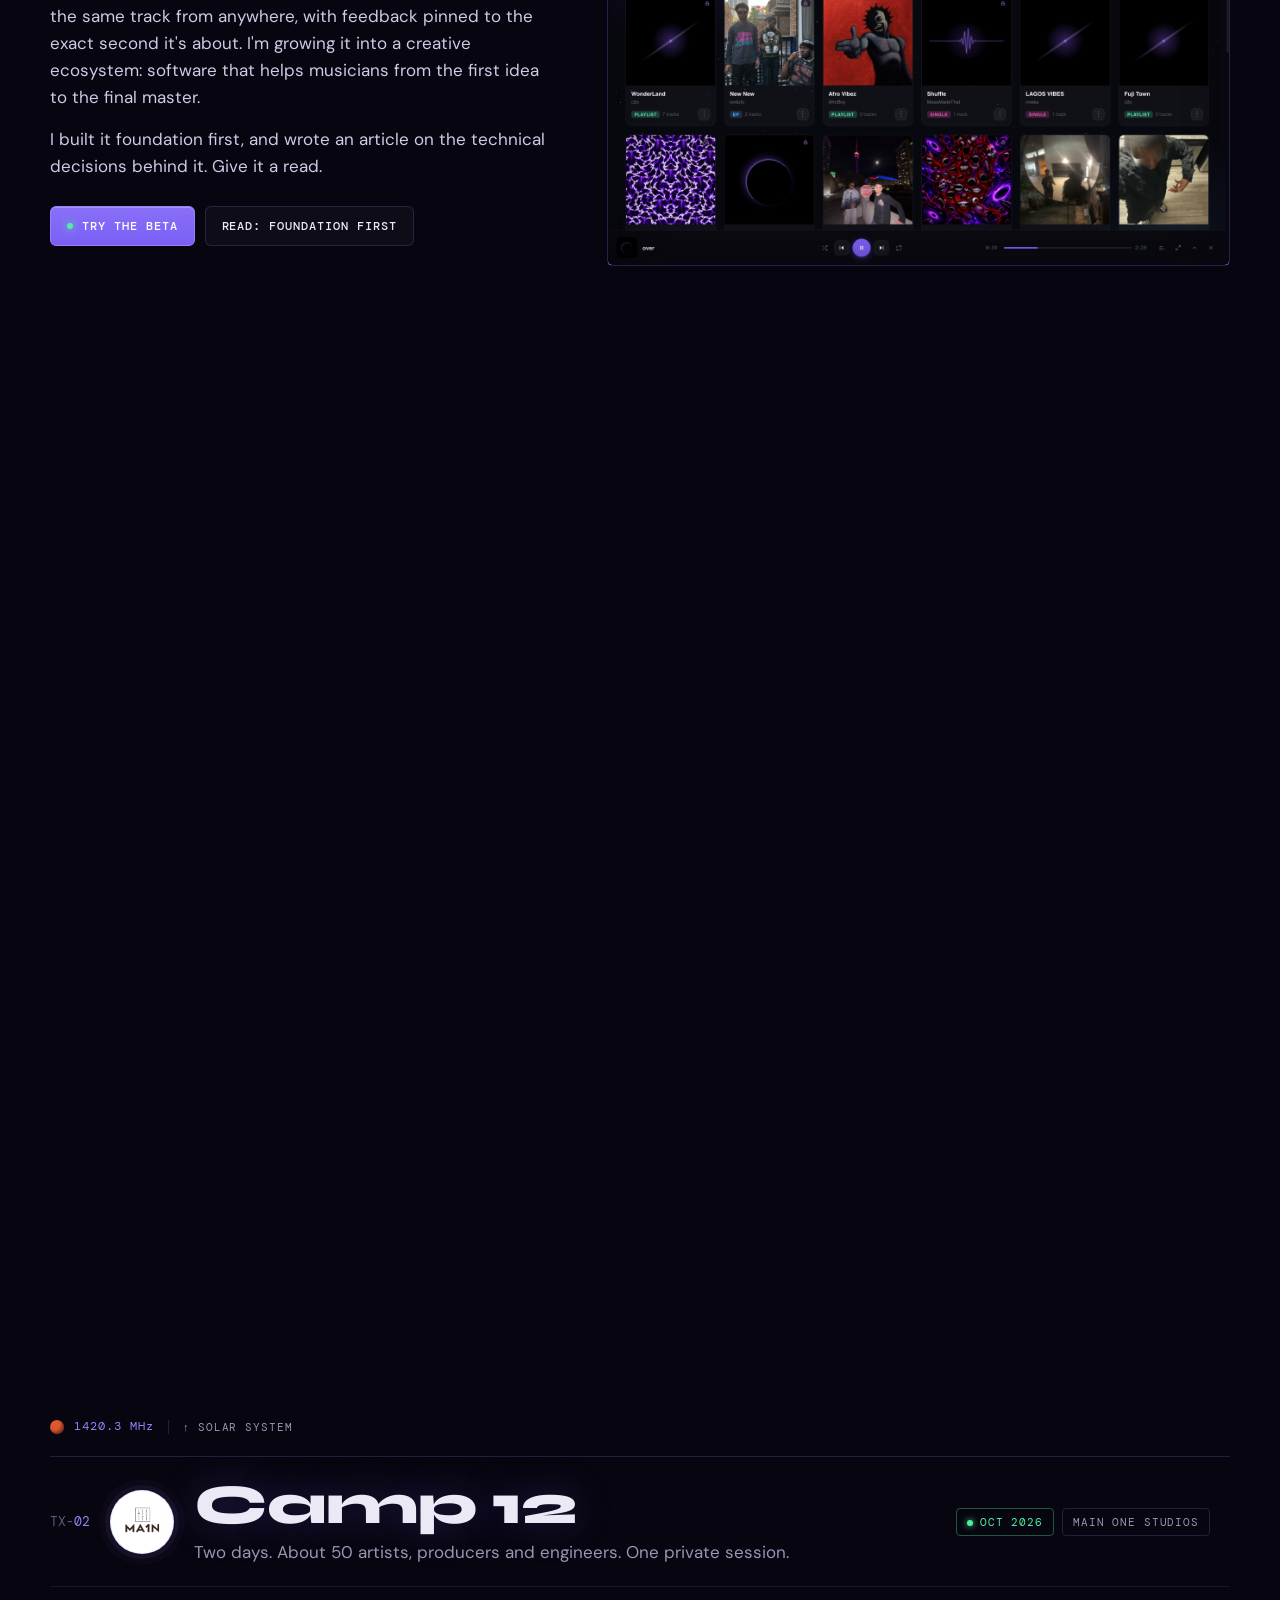
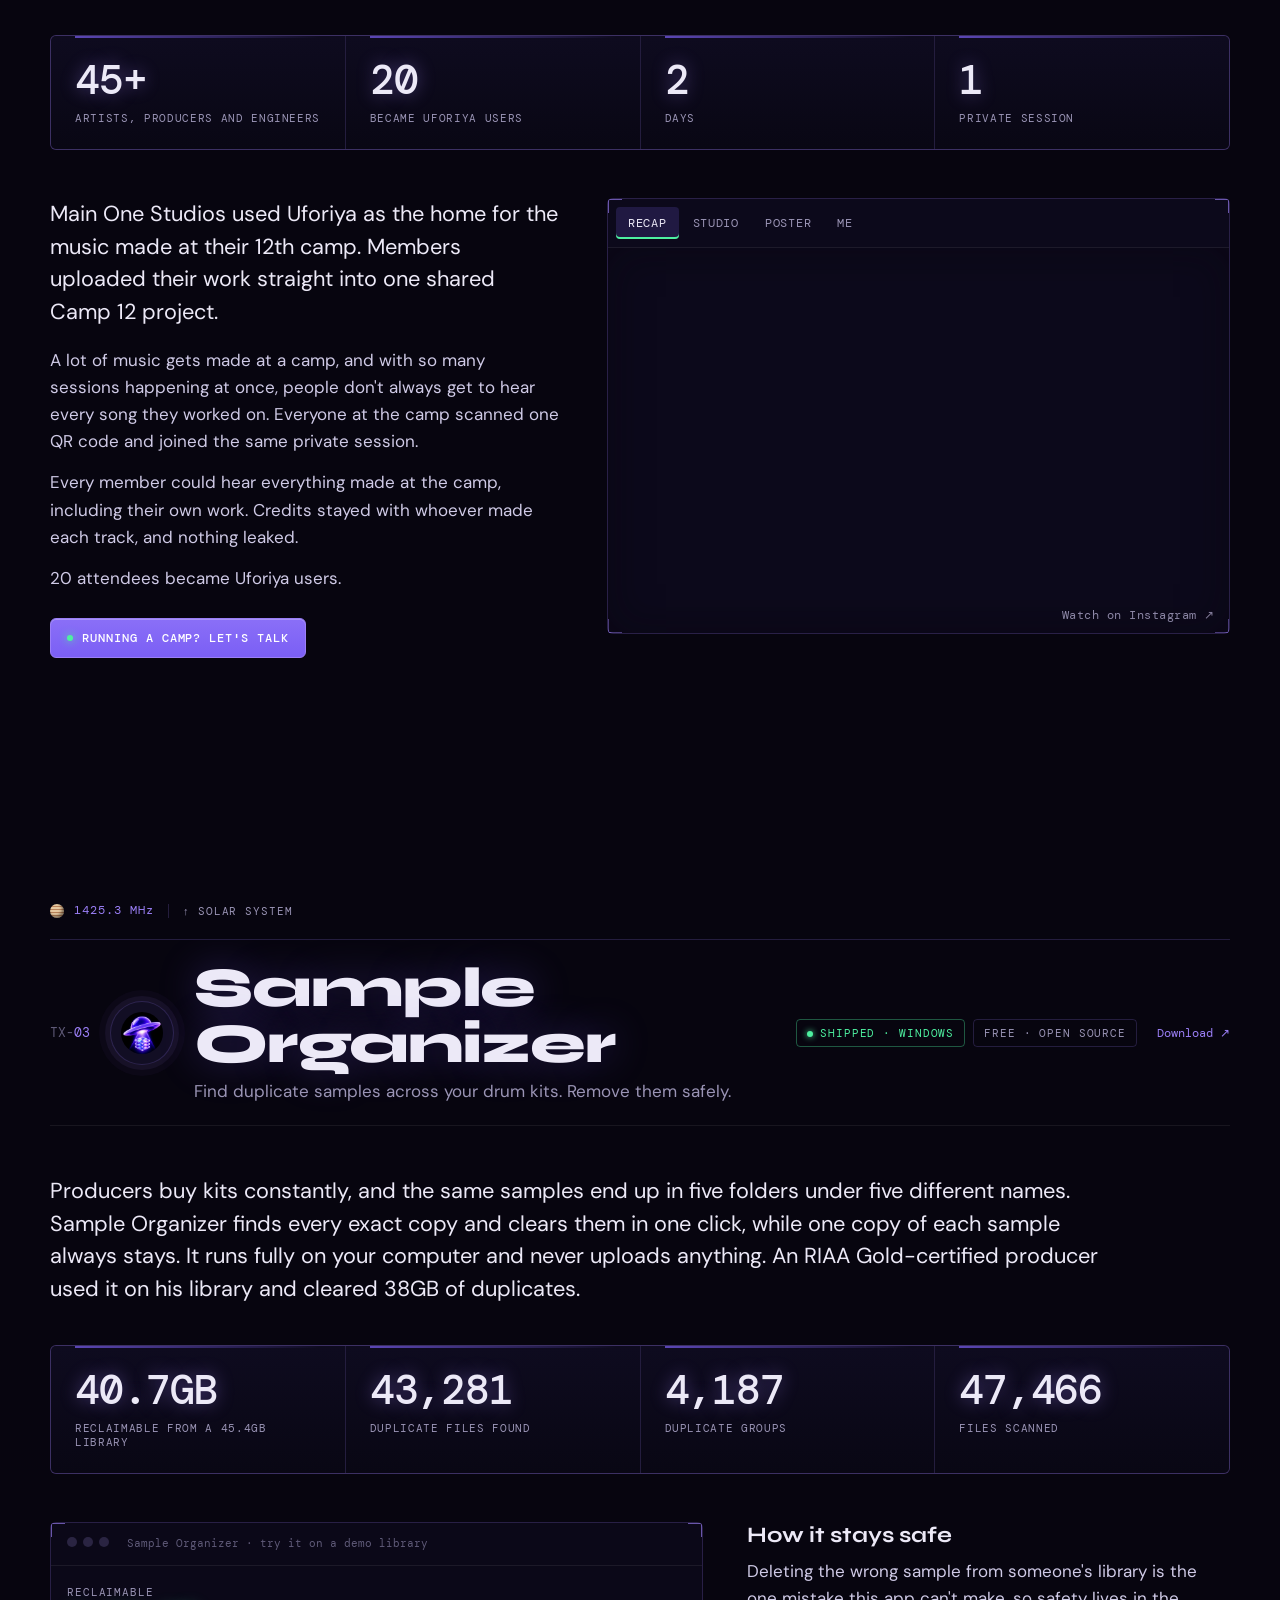
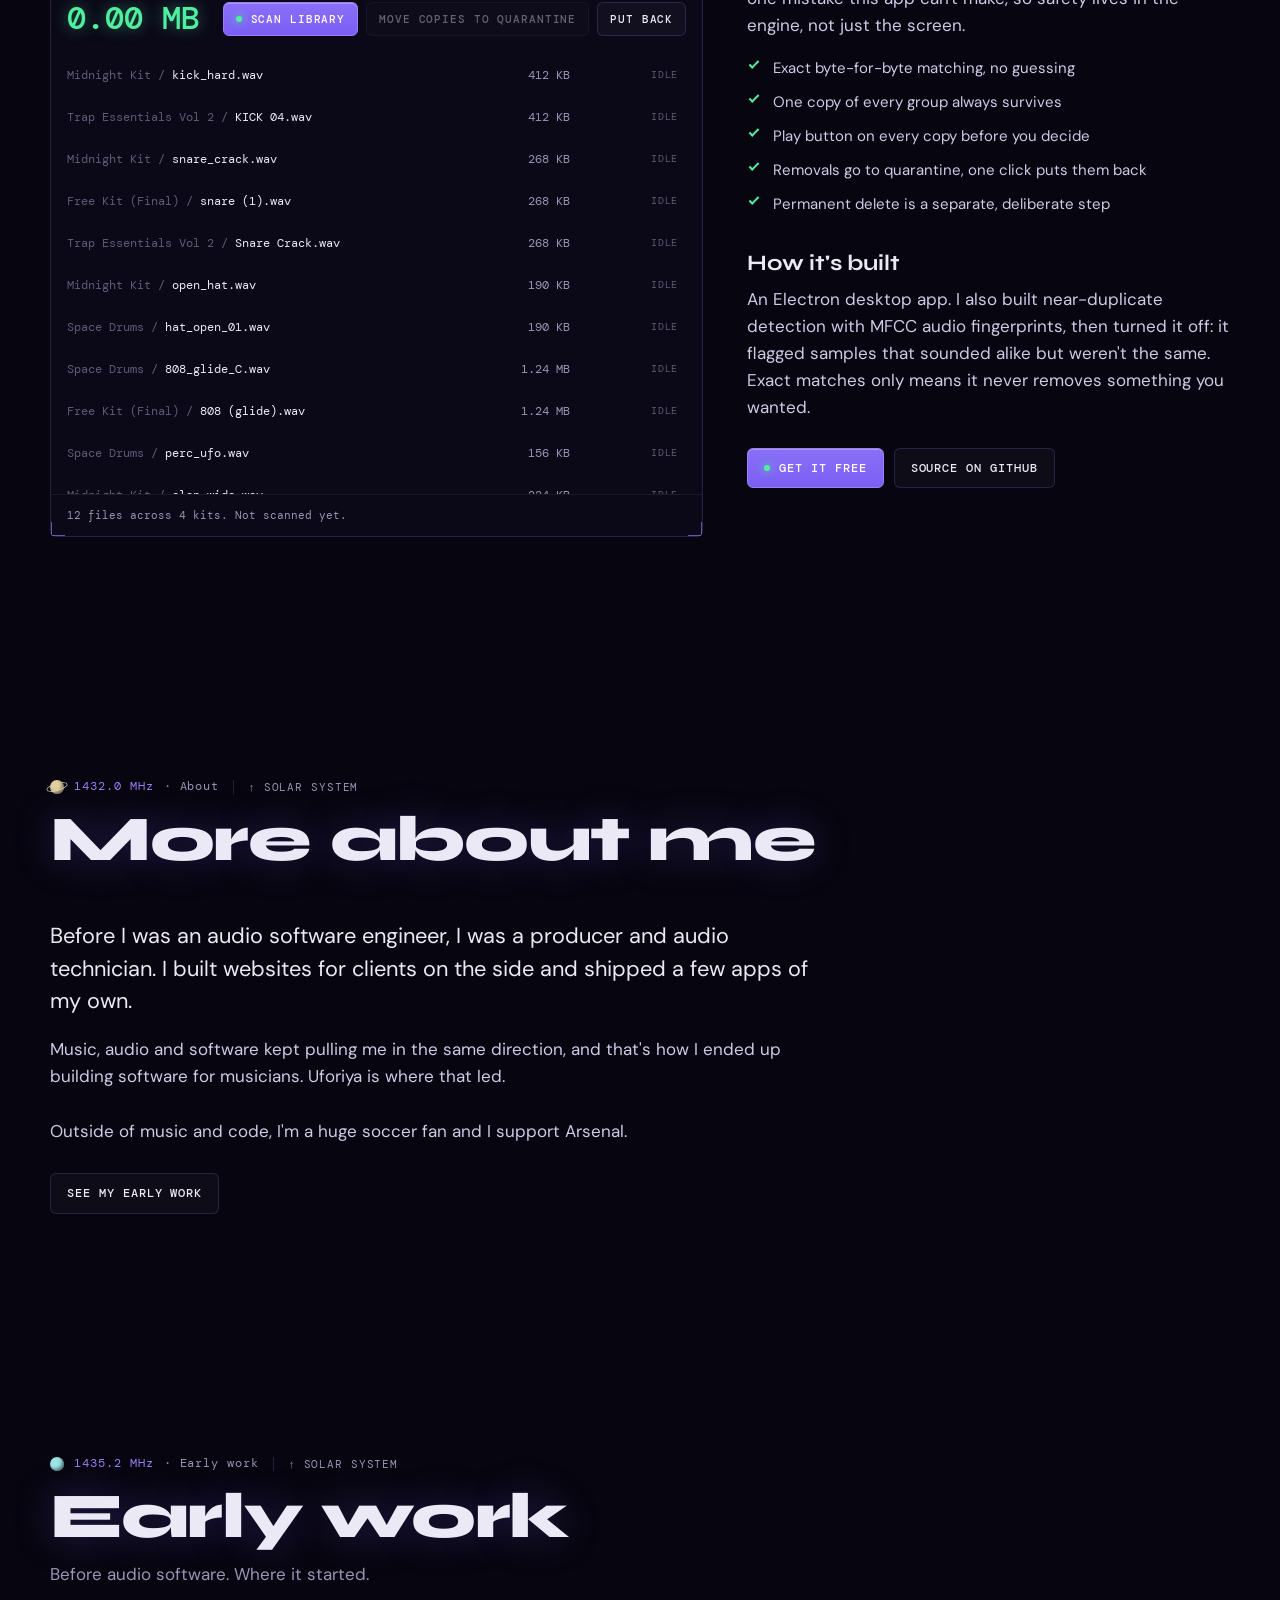
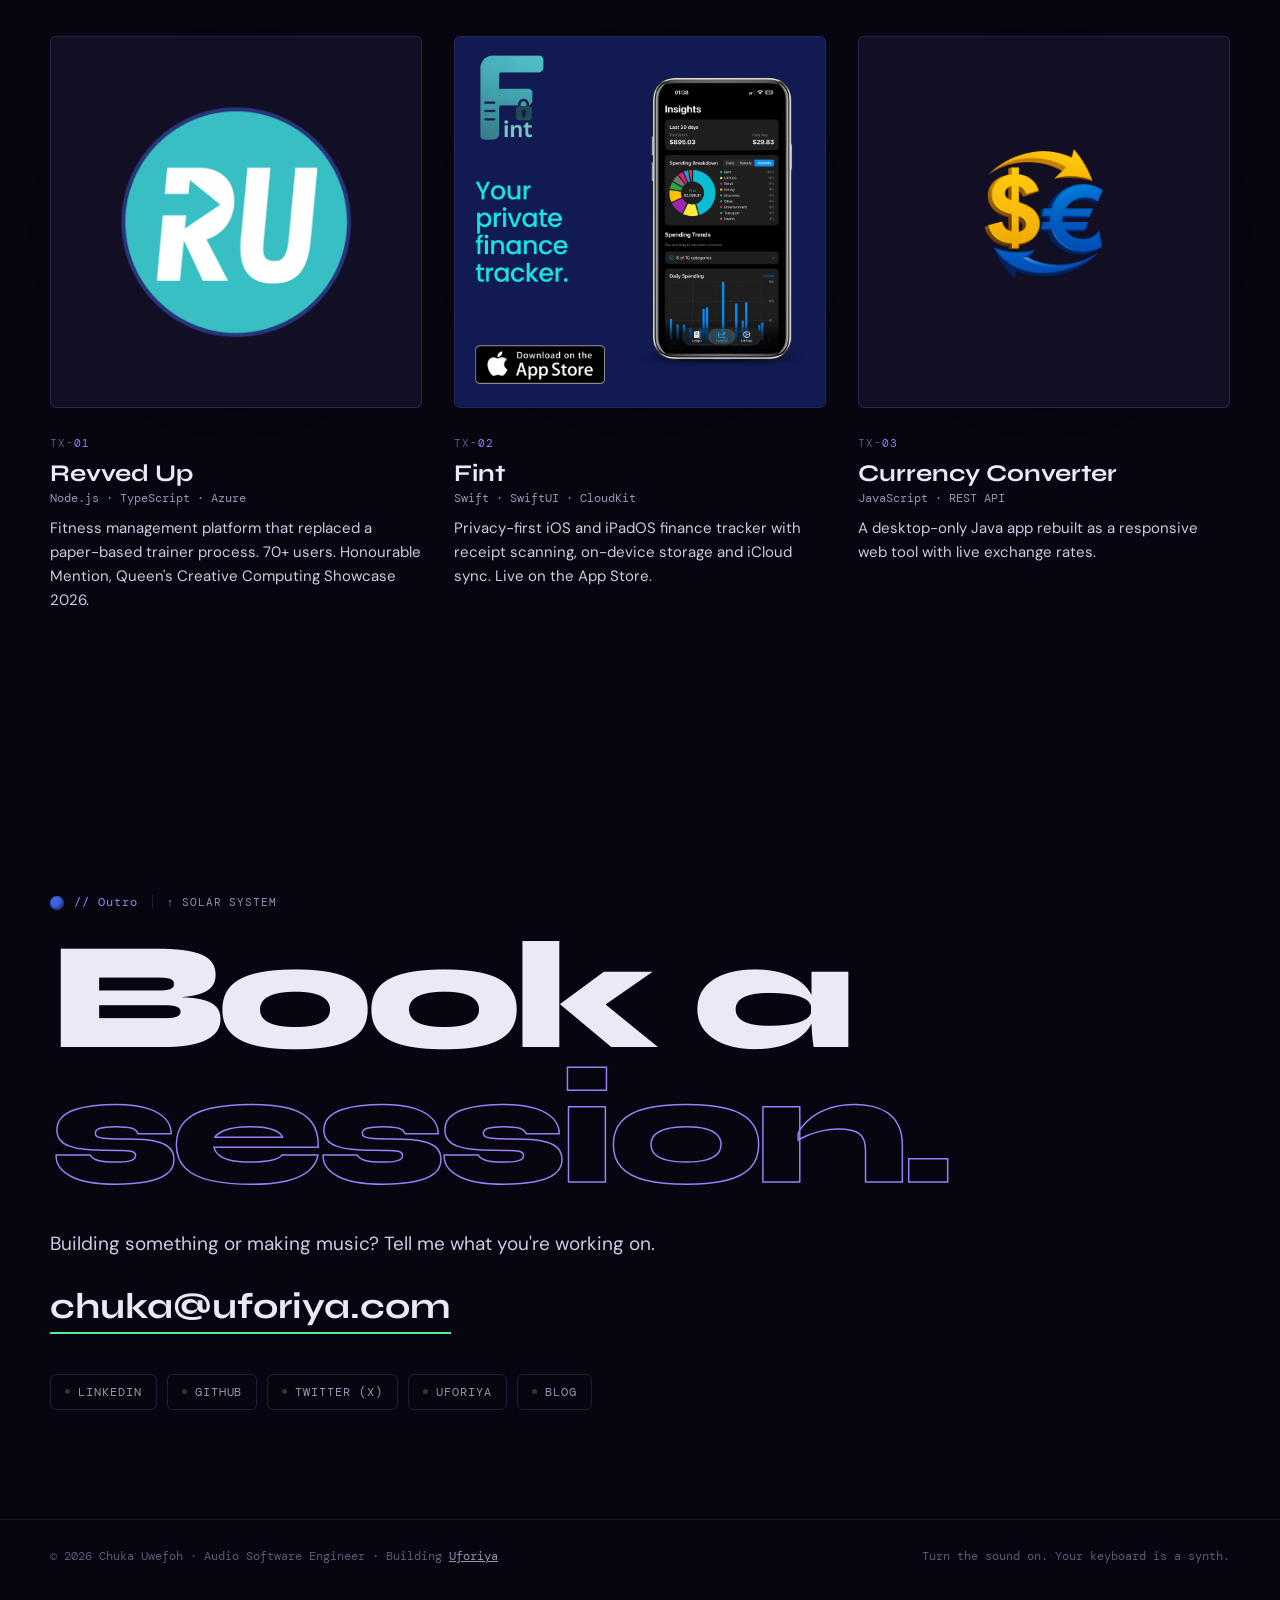
==== commit f1a8b968: "solar system fills wide screens" ====
--- a/index.html
+++ b/index.html
@@ -38,7 +38,7 @@
   <link rel="preconnect" href="https://fonts.gstatic.com" crossorigin />
   <link href="https://fonts.googleapis.com/css2?family=Syne:wght@400;600;700;800&family=DM+Mono:wght@400;500&family=DM+Sans:opsz,wght@9..40,400;9..40,500;9..40,600&display=swap" rel="stylesheet" />
   <link rel="stylesheet" href="css/glitch.css?v=6" />
-  <link rel="stylesheet" href="style.css?v=40" />
+  <link rel="stylesheet" href="style.css?v=41" />
   <script>document.documentElement.classList.add('js');</script>
 </head>
 <body data-mix="all">
@@ -522,7 +522,7 @@
   <script src="js/main.js?v=3" defer></script>
   <script src="js/stars.js?v=2" defer></script>
   <script src="js/dial.js?v=1" defer></script>
-  <script src="js/solar.js?v=13" defer></script>
+  <script src="js/solar.js?v=14" defer></script>
   <script src="js/mixer.js?v=2" defer></script>
   <script src="js/sample-demo.js?v=1" defer></script>
   <script src="js/synth.js?v=1" defer></script>
--- a/style.css
+++ b/style.css
@@ -593,7 +593,7 @@
 .system { position: relative; z-index: 1; min-height: 100vh; min-height: 100svh; display: flex; flex-direction: column; padding: calc(var(--nav-h) + 28px) 0 32px; }
 .system-copy { width: calc(100% - 2 * var(--edge)); margin-inline: auto; display: flex; justify-content: space-between; align-items: baseline; flex-wrap: wrap; gap: 8px 24px; }
 .system-hint { margin: 0; font: 12px var(--font-mono); letter-spacing: 0.06em; color: var(--muted); }
-.orbits { position: relative; flex: 1; min-height: 360px; width: min(1180px, calc(100% - 24px)); margin: 8px auto 0; }
+.orbits { position: relative; flex: 1; min-height: 360px; width: max(min(1180px, calc(100% - 24px)), calc(100% - 2 * var(--edge))); margin: 8px auto 0; }
 .orbit { position: absolute; left: 50%; top: 50%; border: 1px solid rgba(155, 127, 247, 0.14); border-radius: 50%; transform: translate(-50%, -50%); pointer-events: none; transition: border-color 0.4s, box-shadow 0.4s; }
 .orbit.on { border-color: rgba(78, 240, 160, 0.45); box-shadow: 0 0 12px rgba(78, 240, 160, 0.15); }
 .sun {
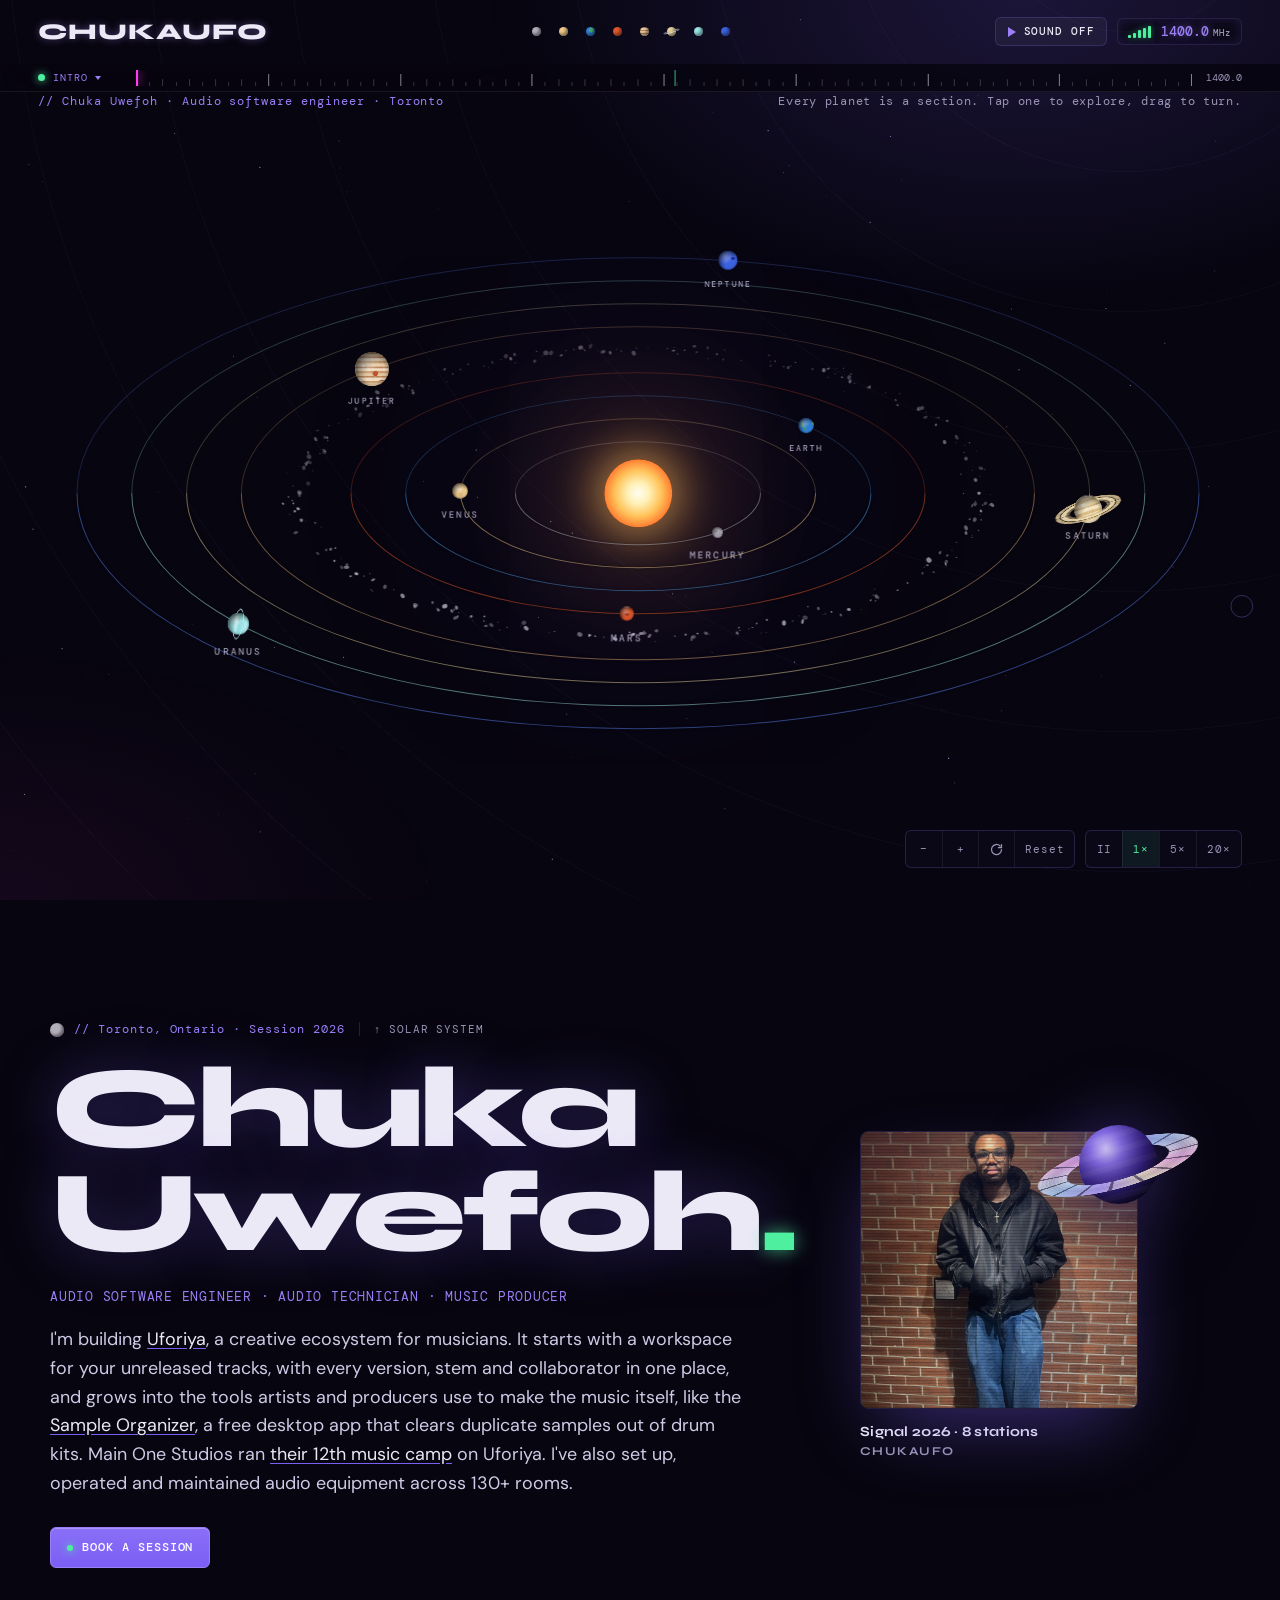
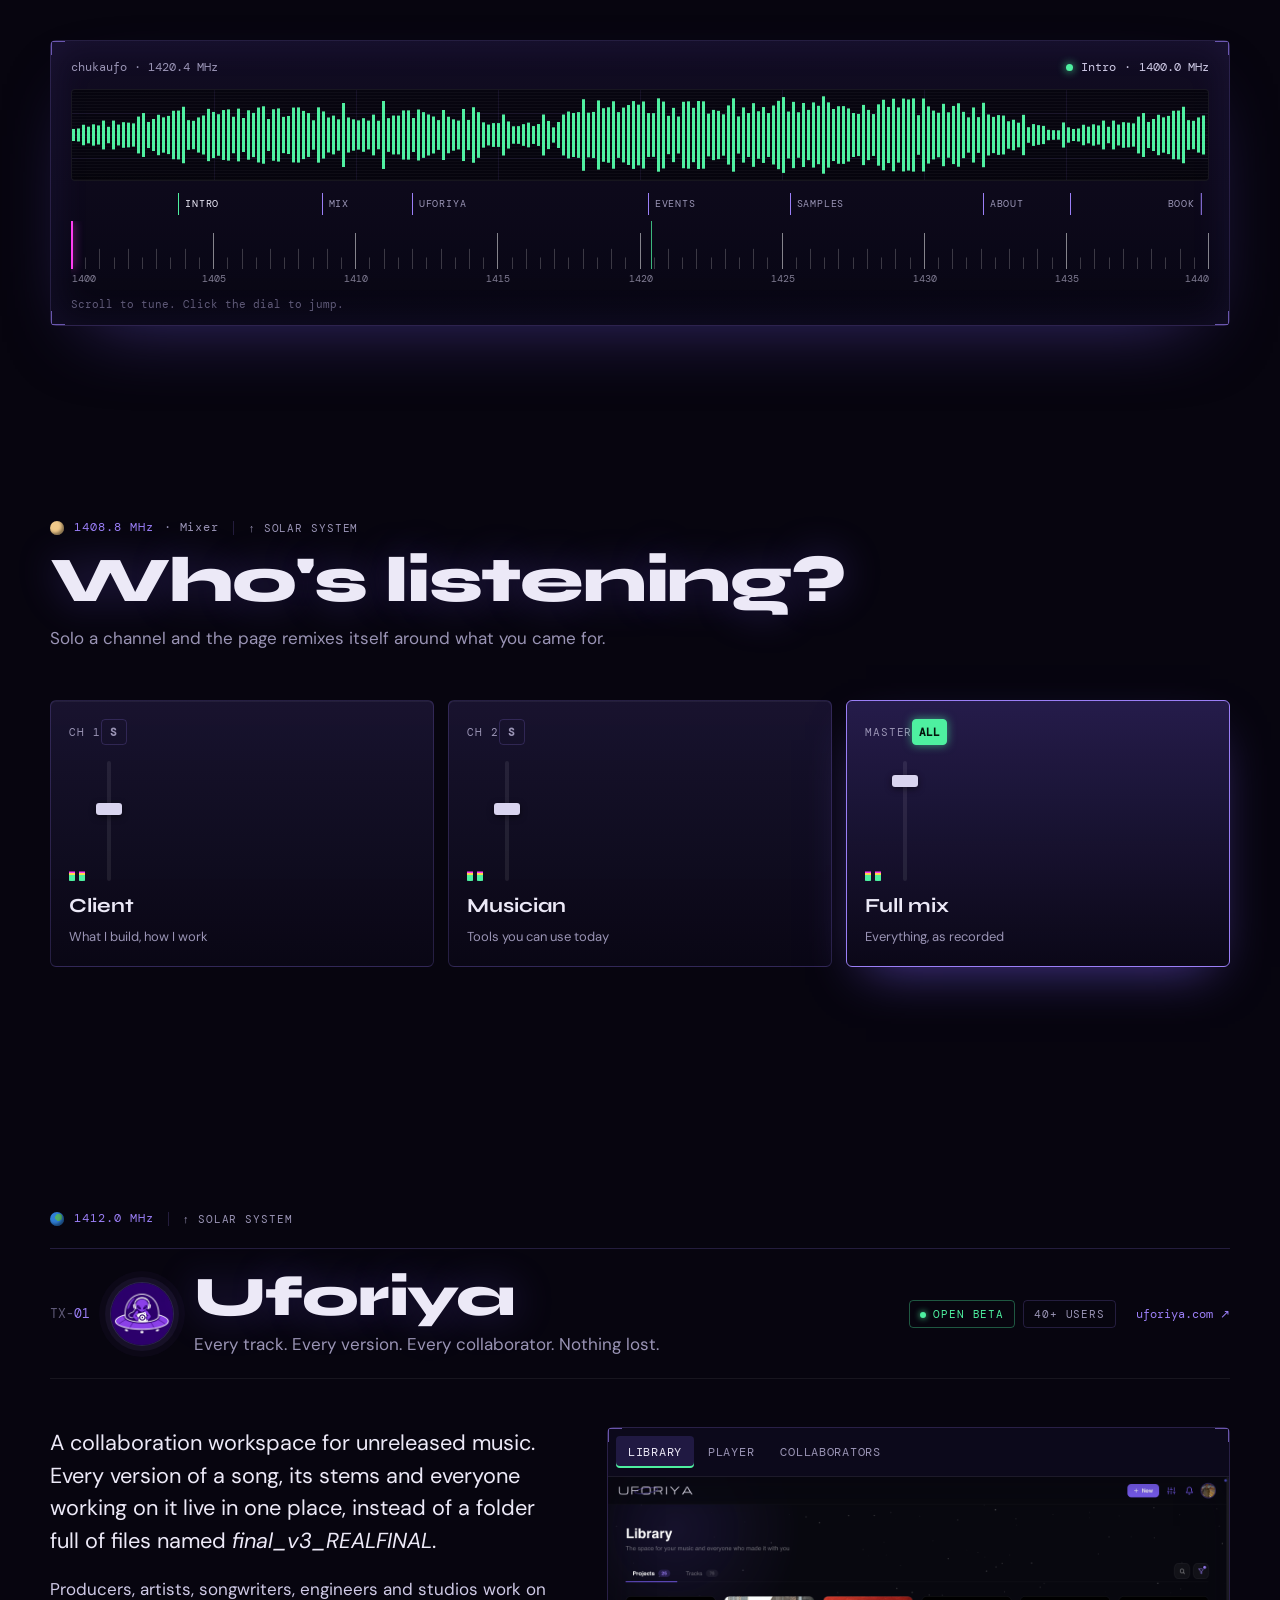
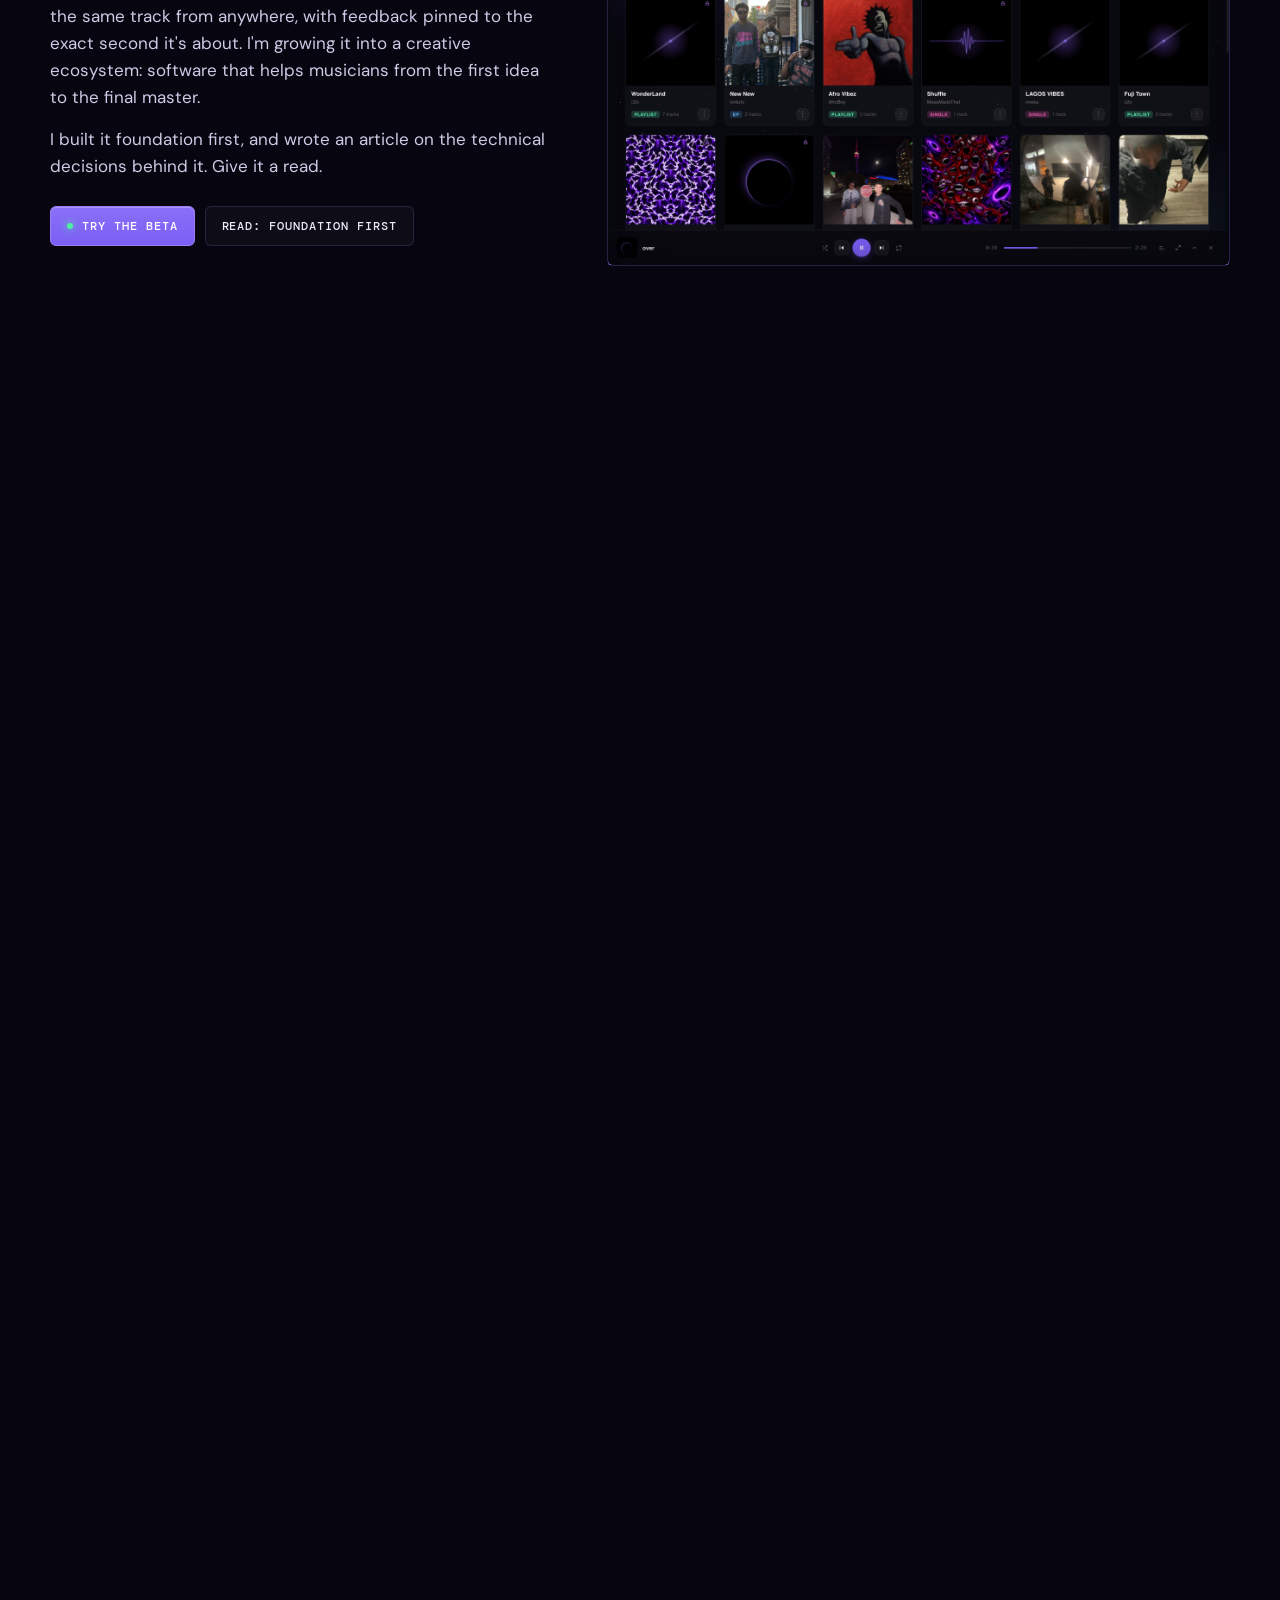
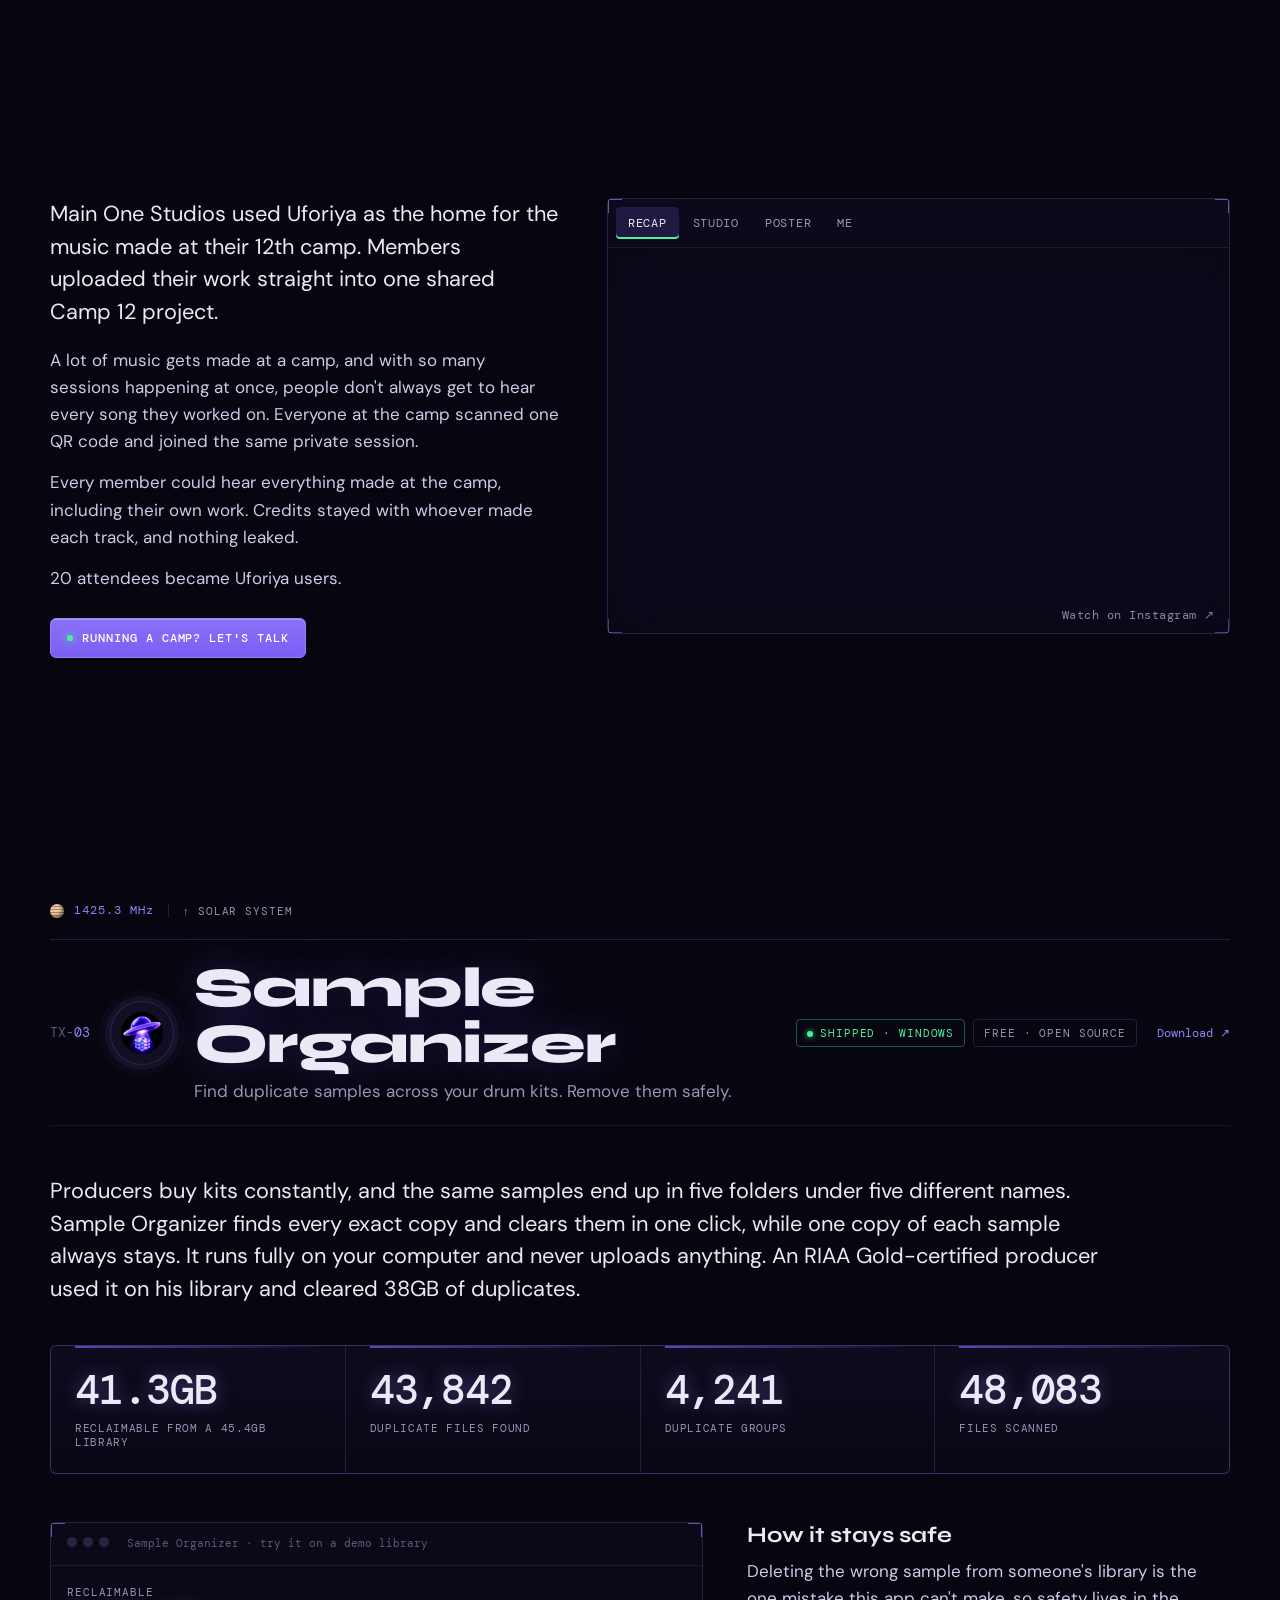
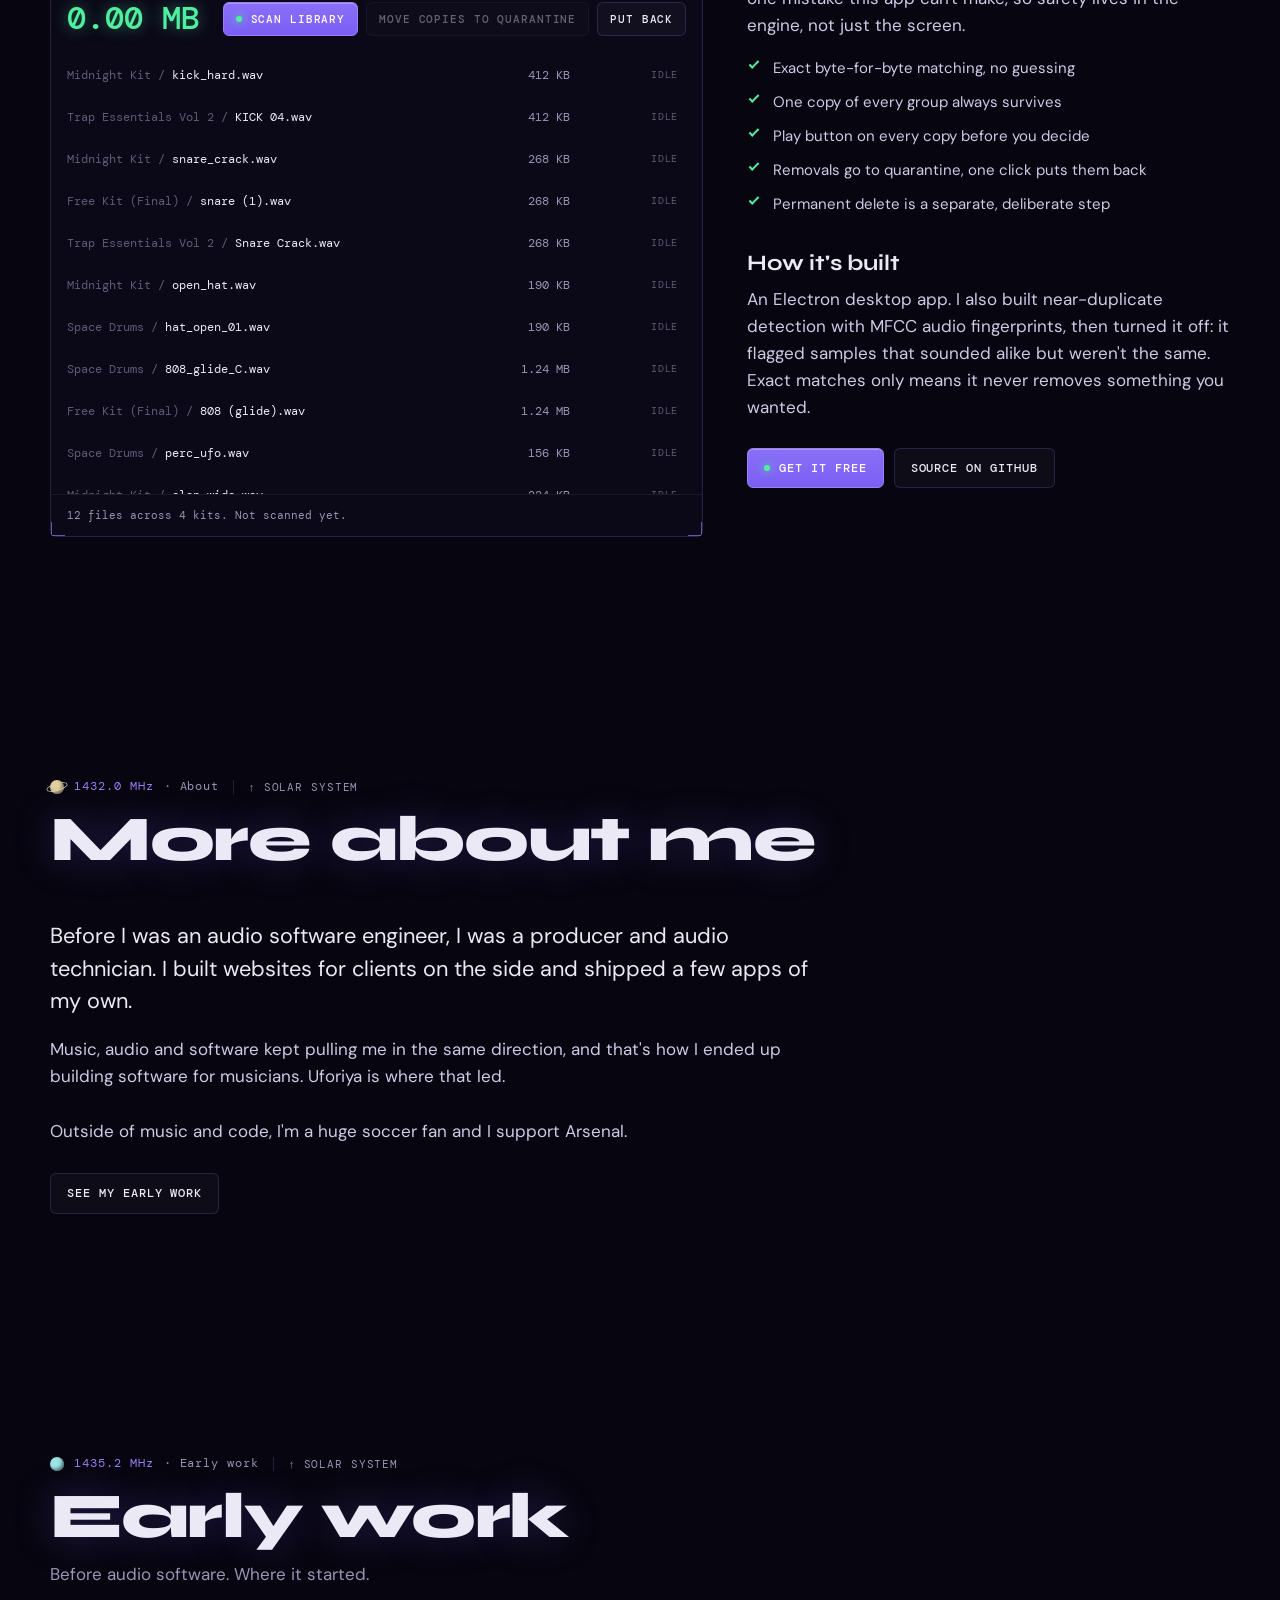
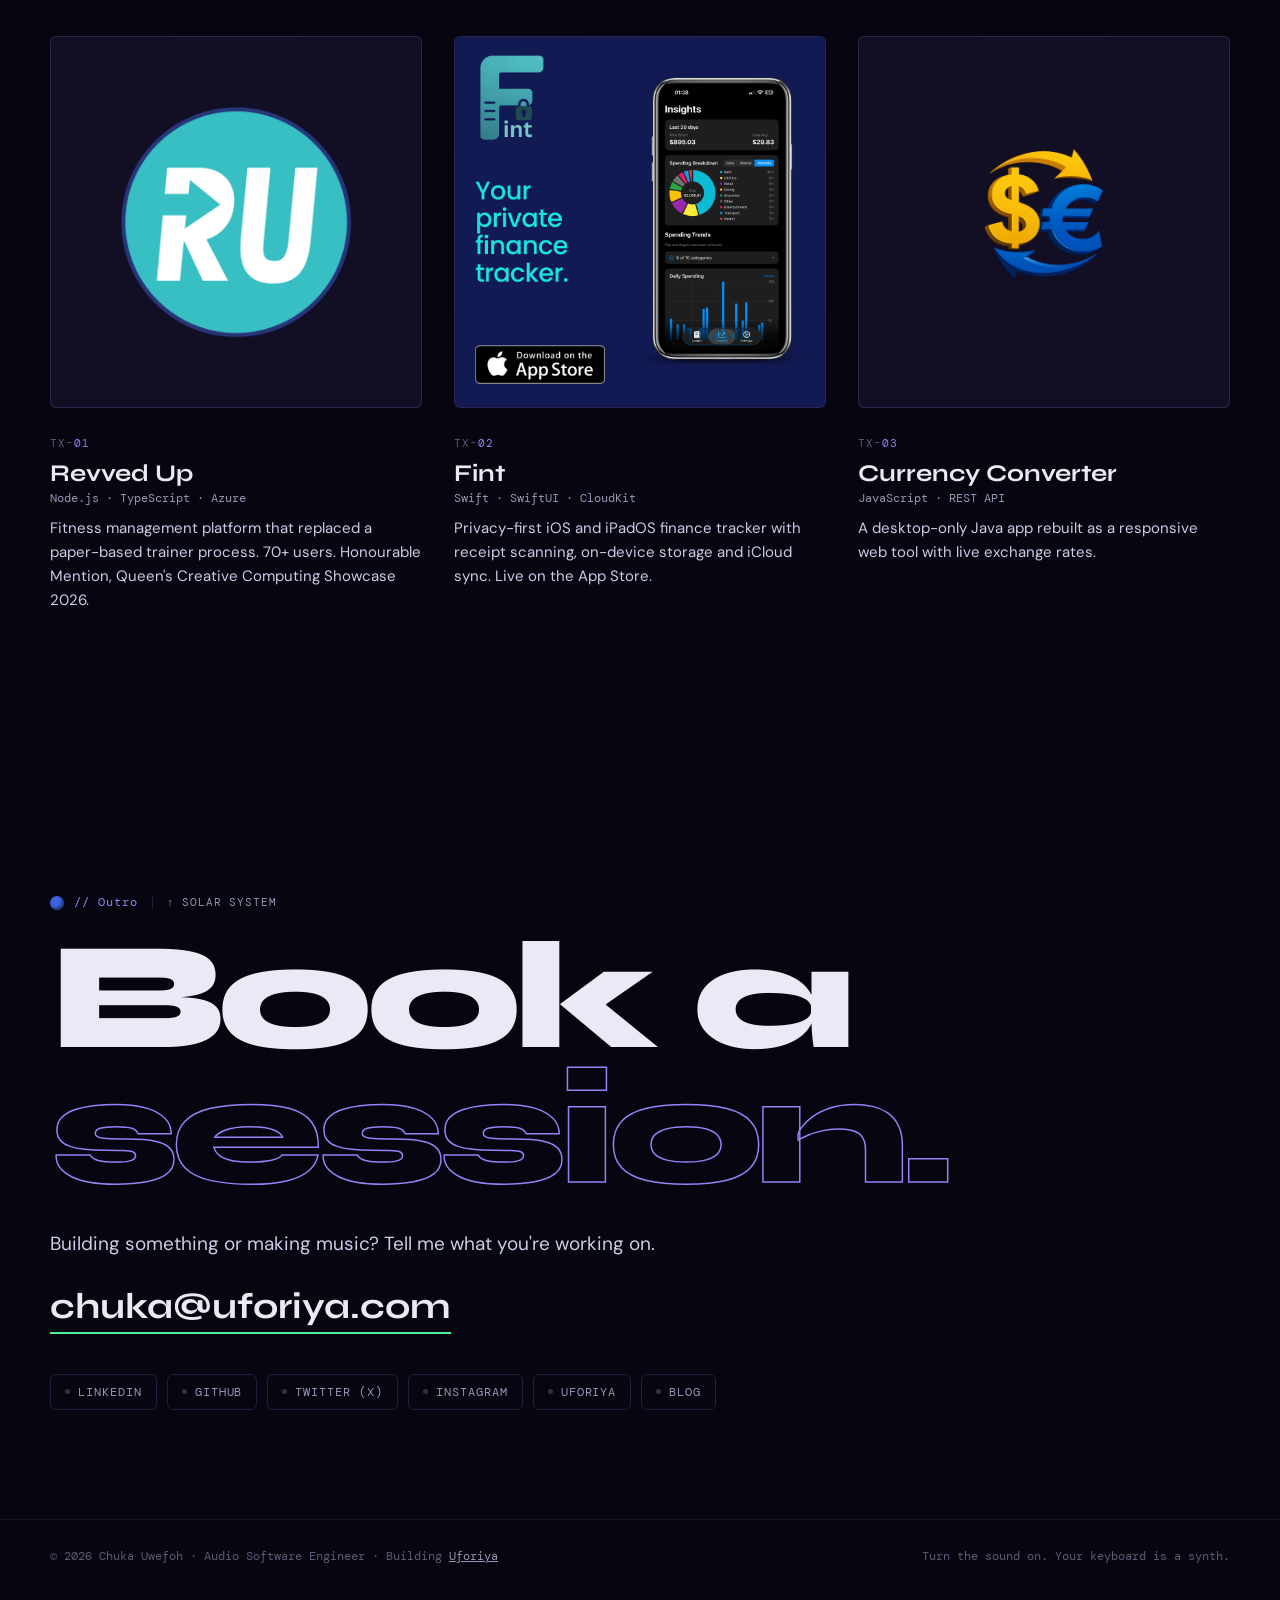
==== commit f58471f1: "add instagram to contact links" ====
--- a/index.html
+++ b/index.html
@@ -496,6 +496,7 @@
           <a href="https://linkedin.com/in/chuka-uwefoh-6183b3277" target="_blank" rel="noopener">LinkedIn</a>
           <a href="https://github.com/chukaufo" target="_blank" rel="noopener">GitHub</a>
           <a href="https://x.com/chukaufo" target="_blank" rel="noopener">Twitter (X)</a>
+          <a href="https://www.instagram.com/chukaufo/" target="_blank" rel="noopener">Instagram</a>
           <a href="https://uforiya.com" target="_blank" rel="noopener">Uforiya</a>
           <a href="https://blog.chukaufo.xyz/" target="_blank" rel="noopener">Blog</a>
         </div>
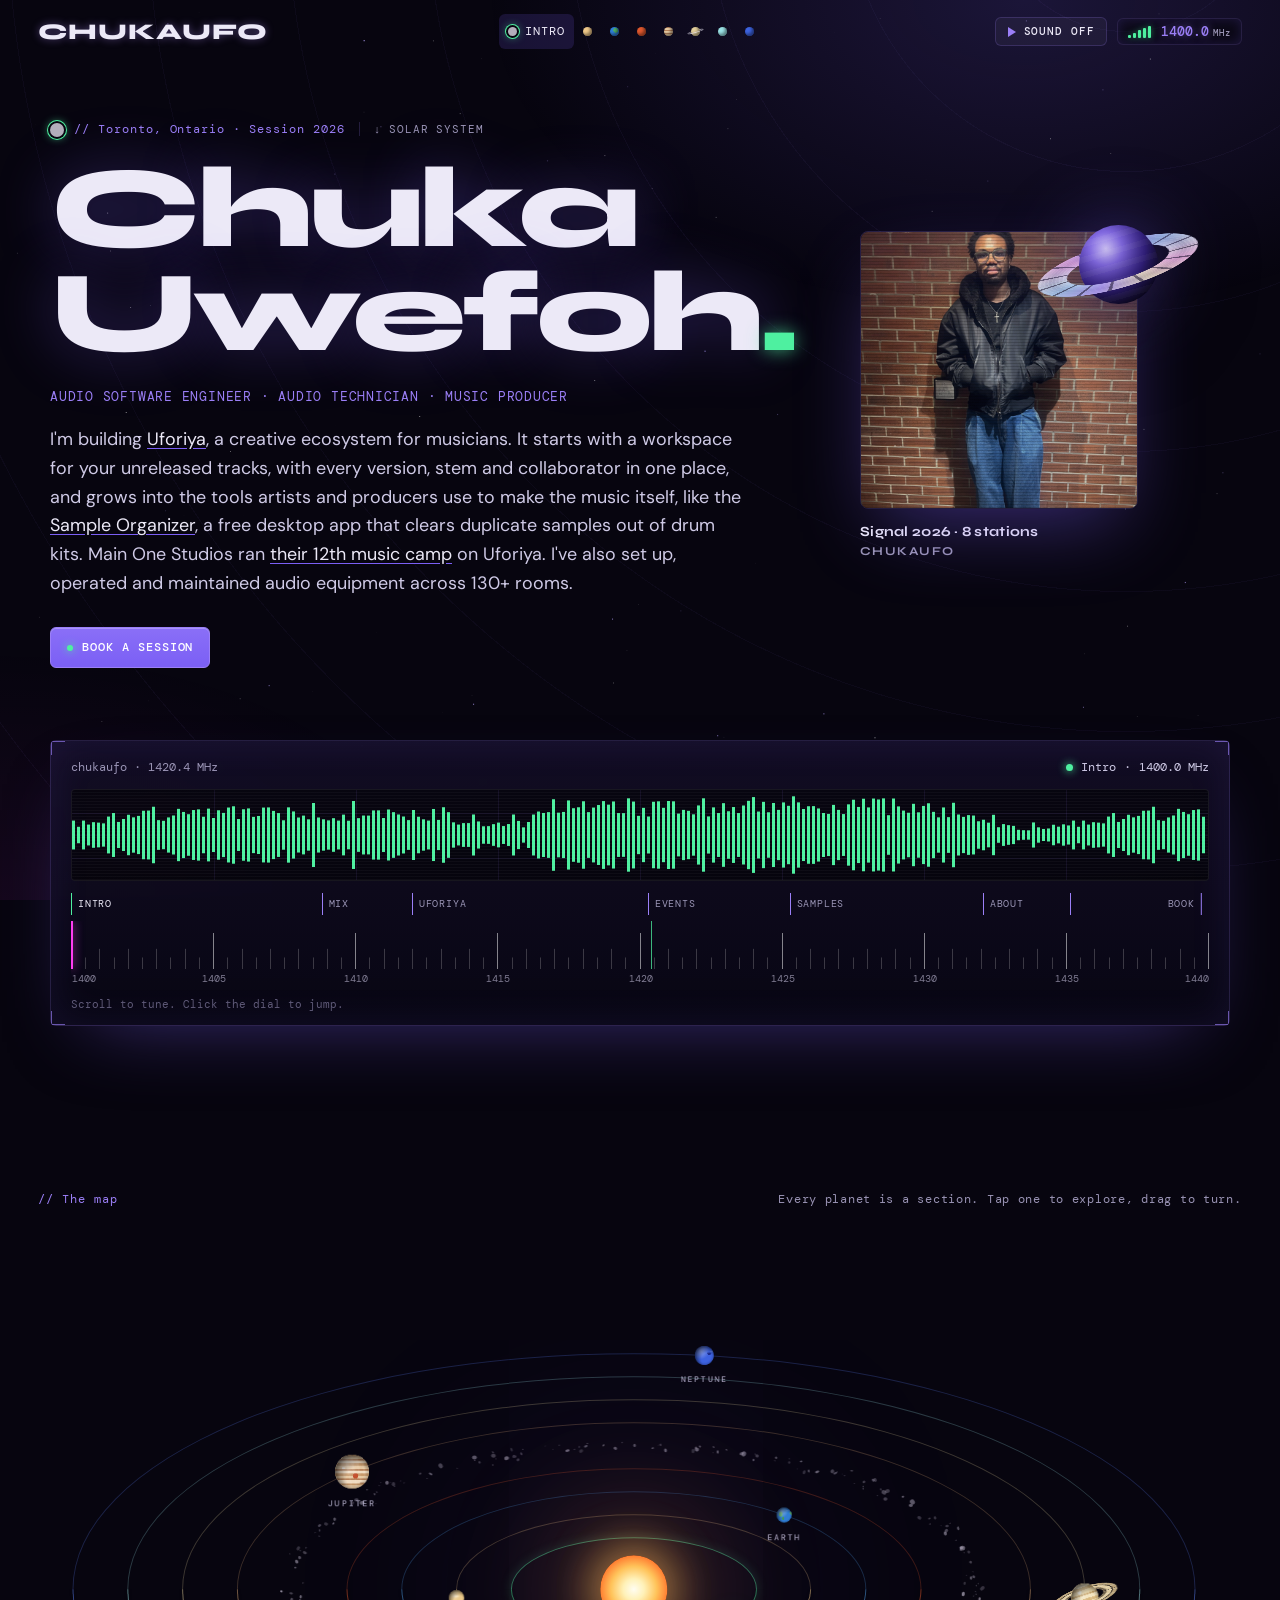
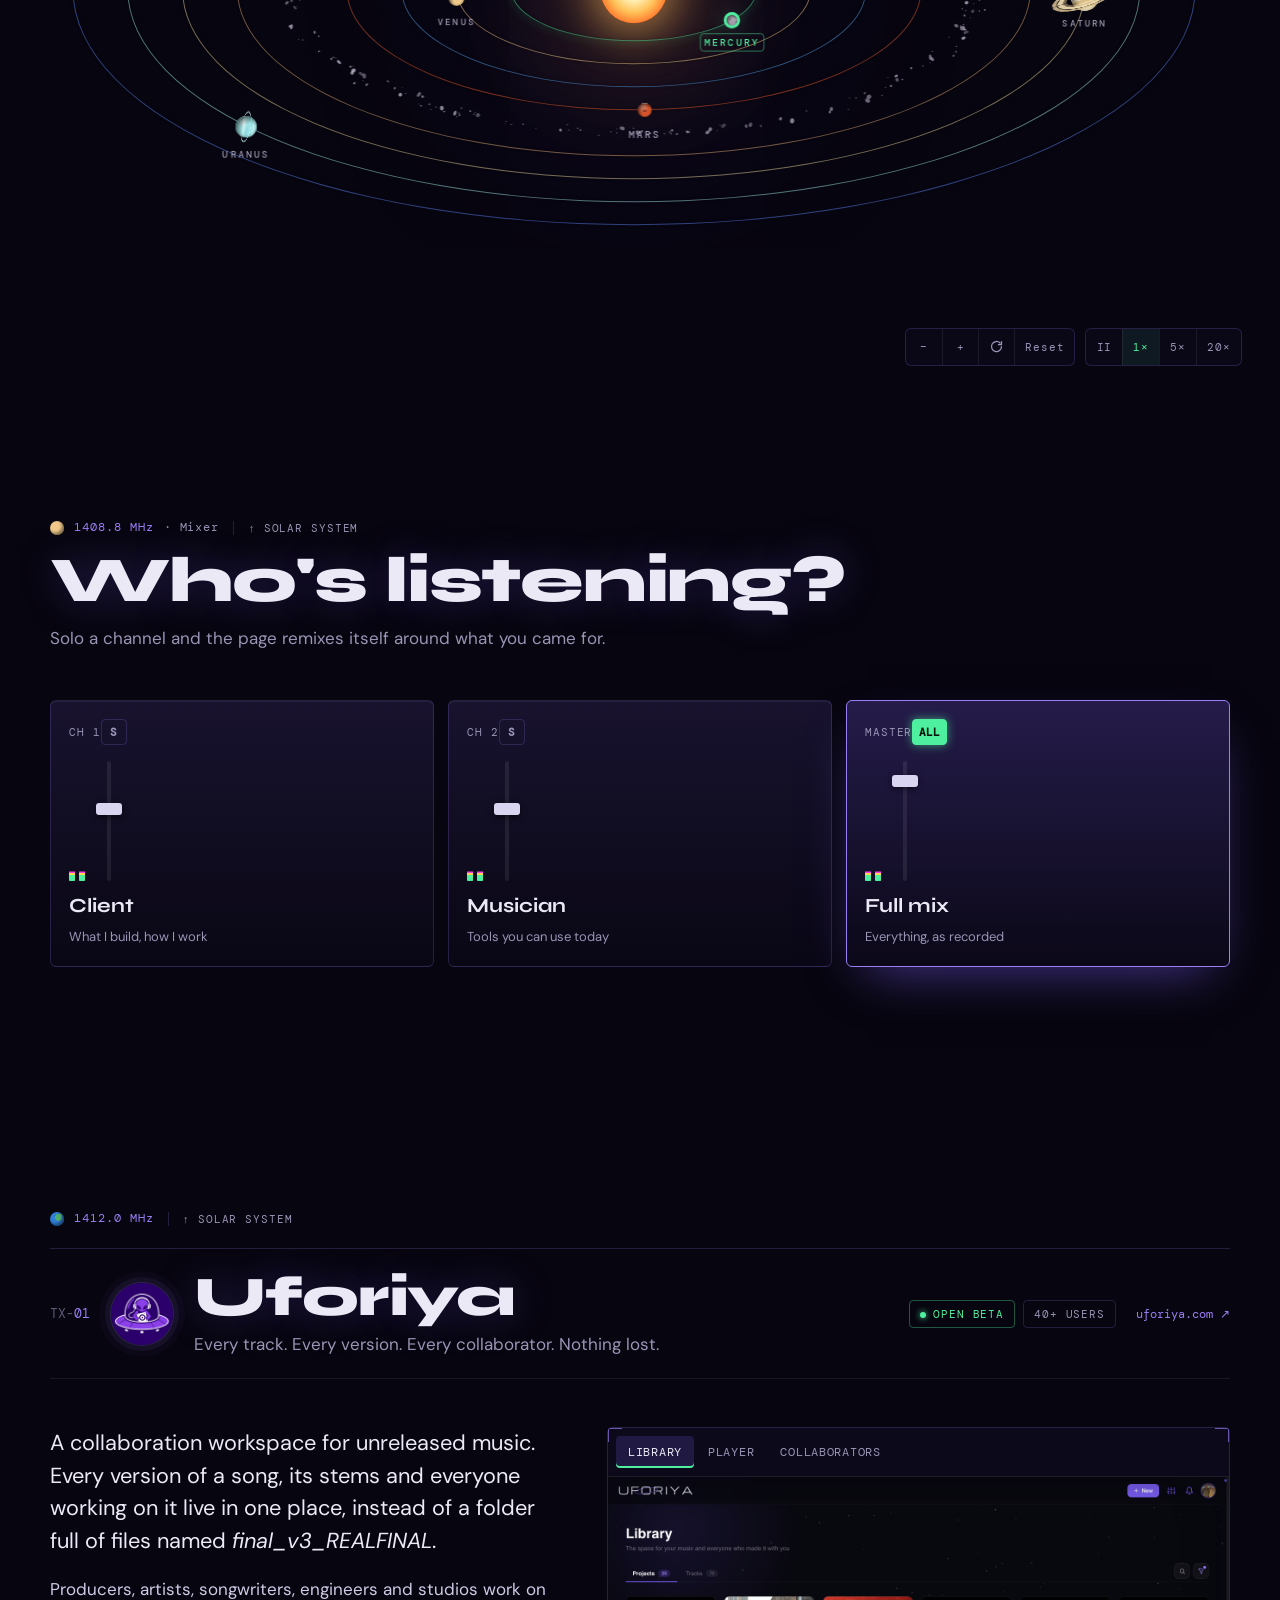
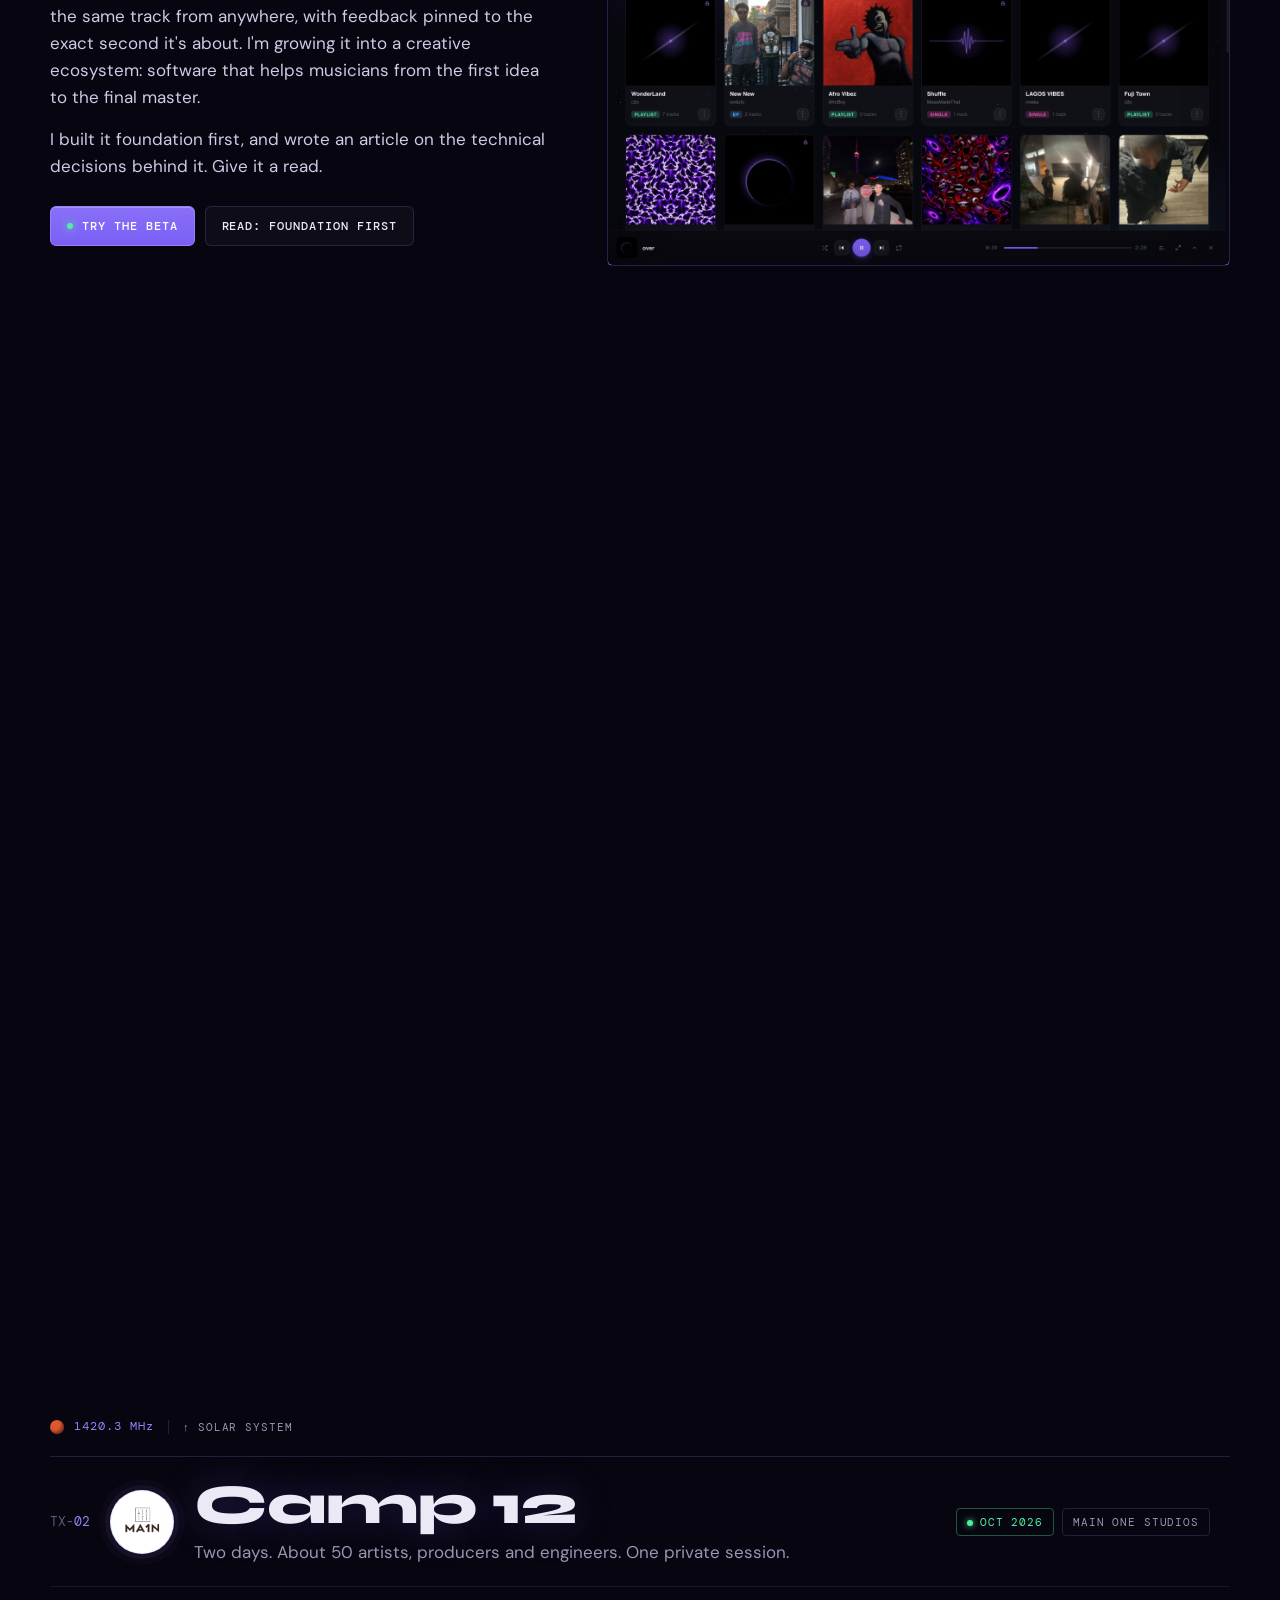
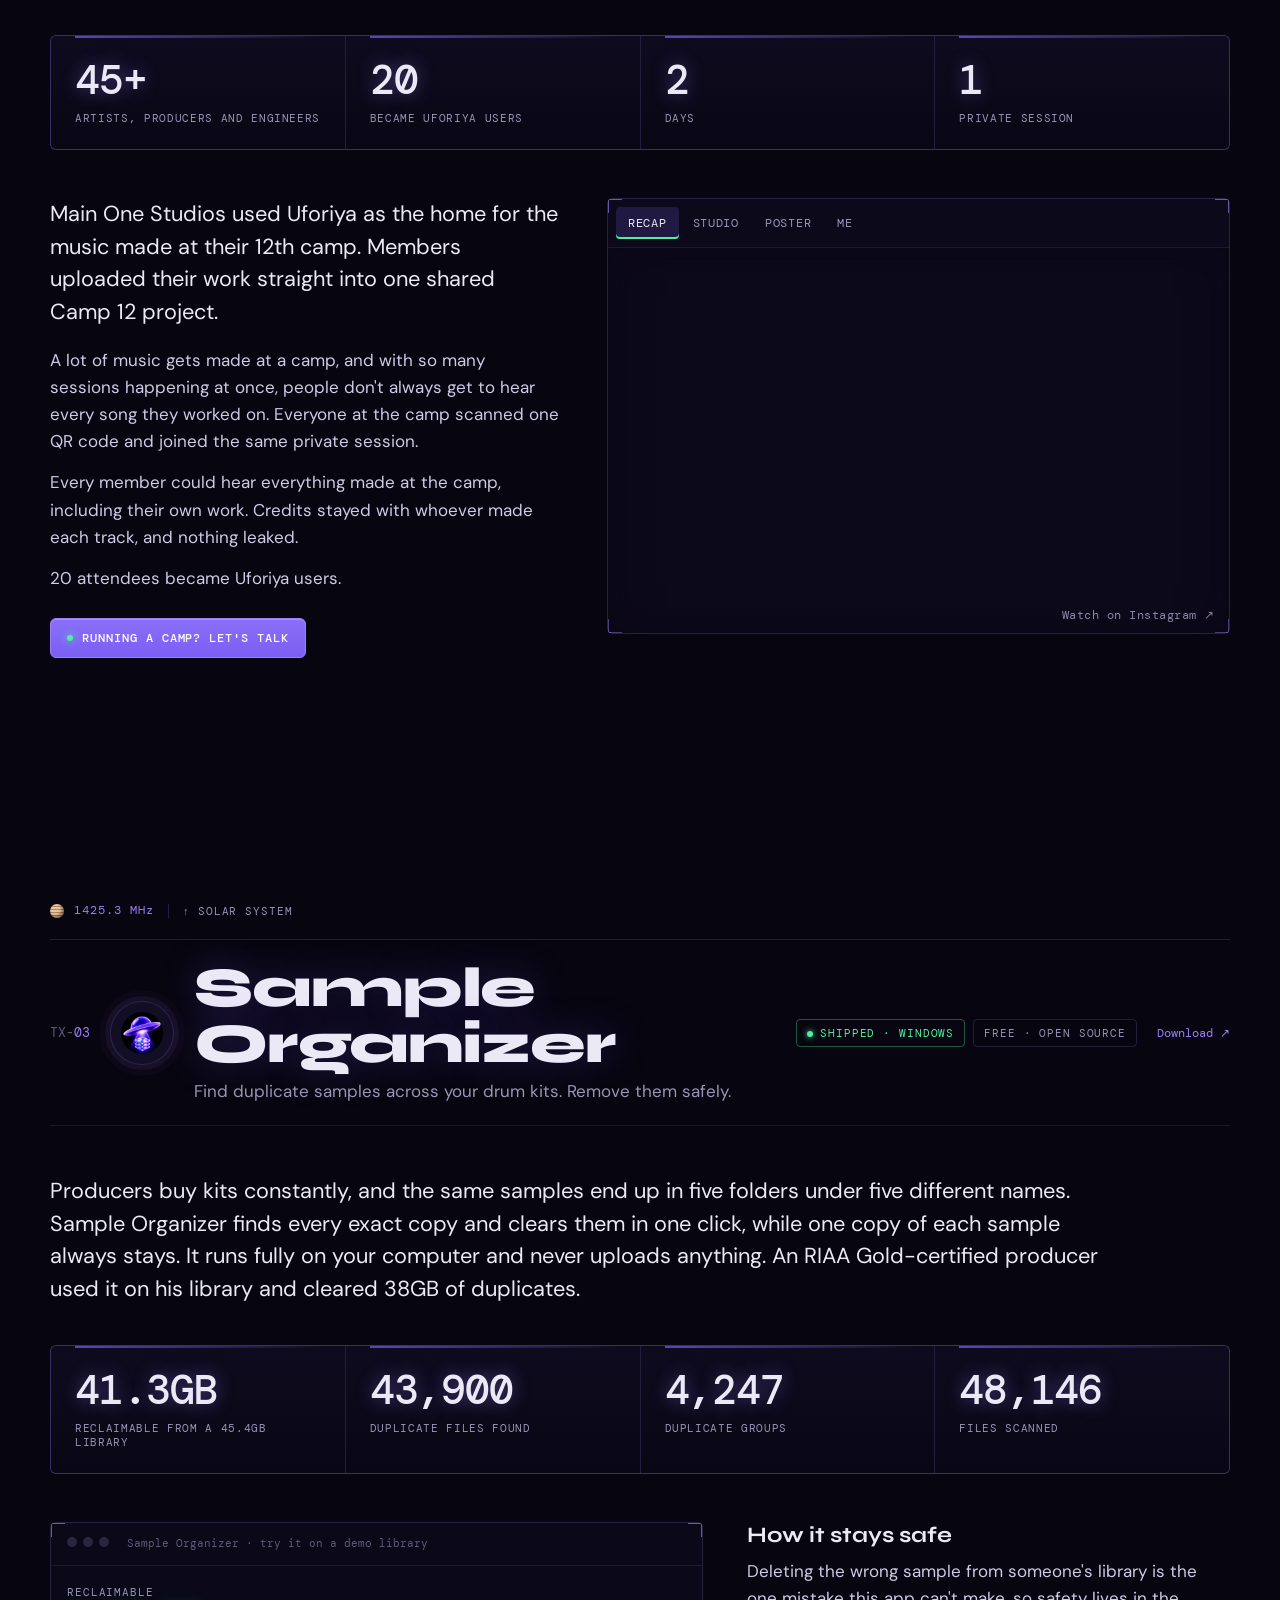
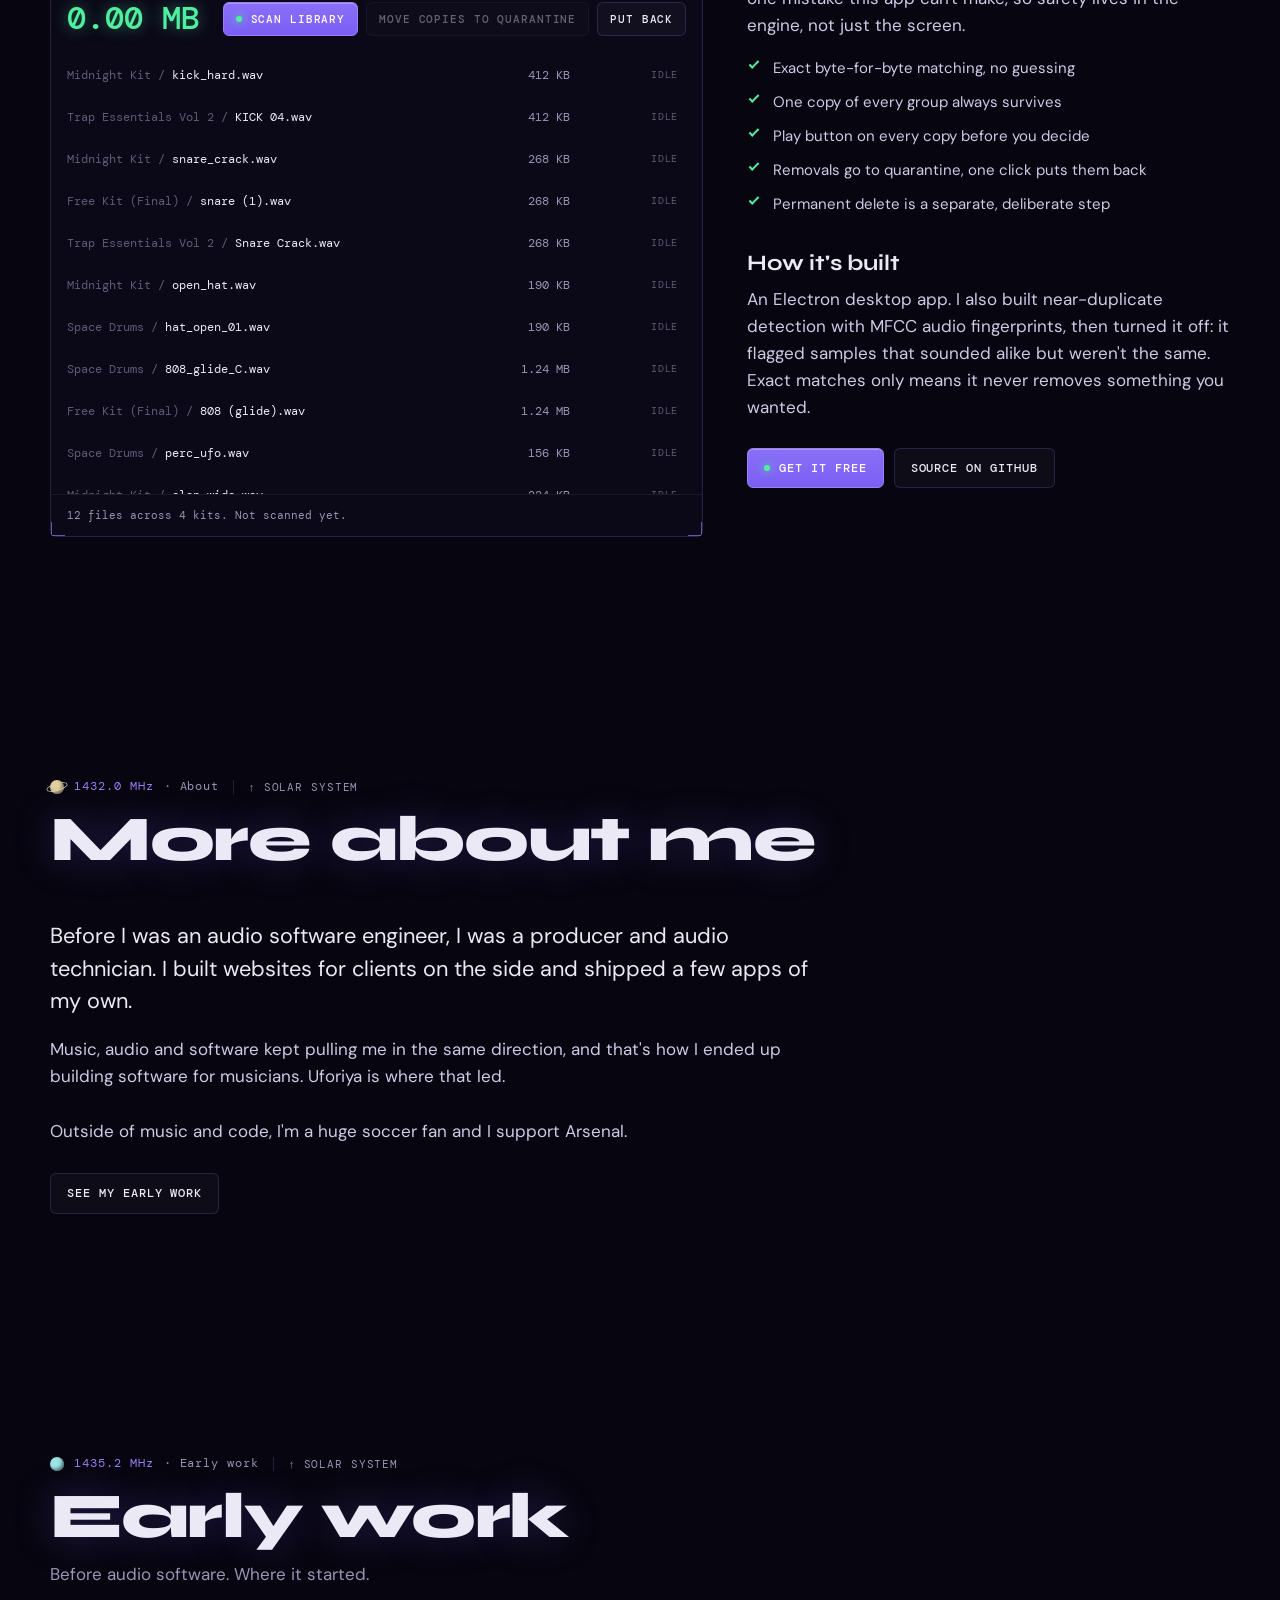
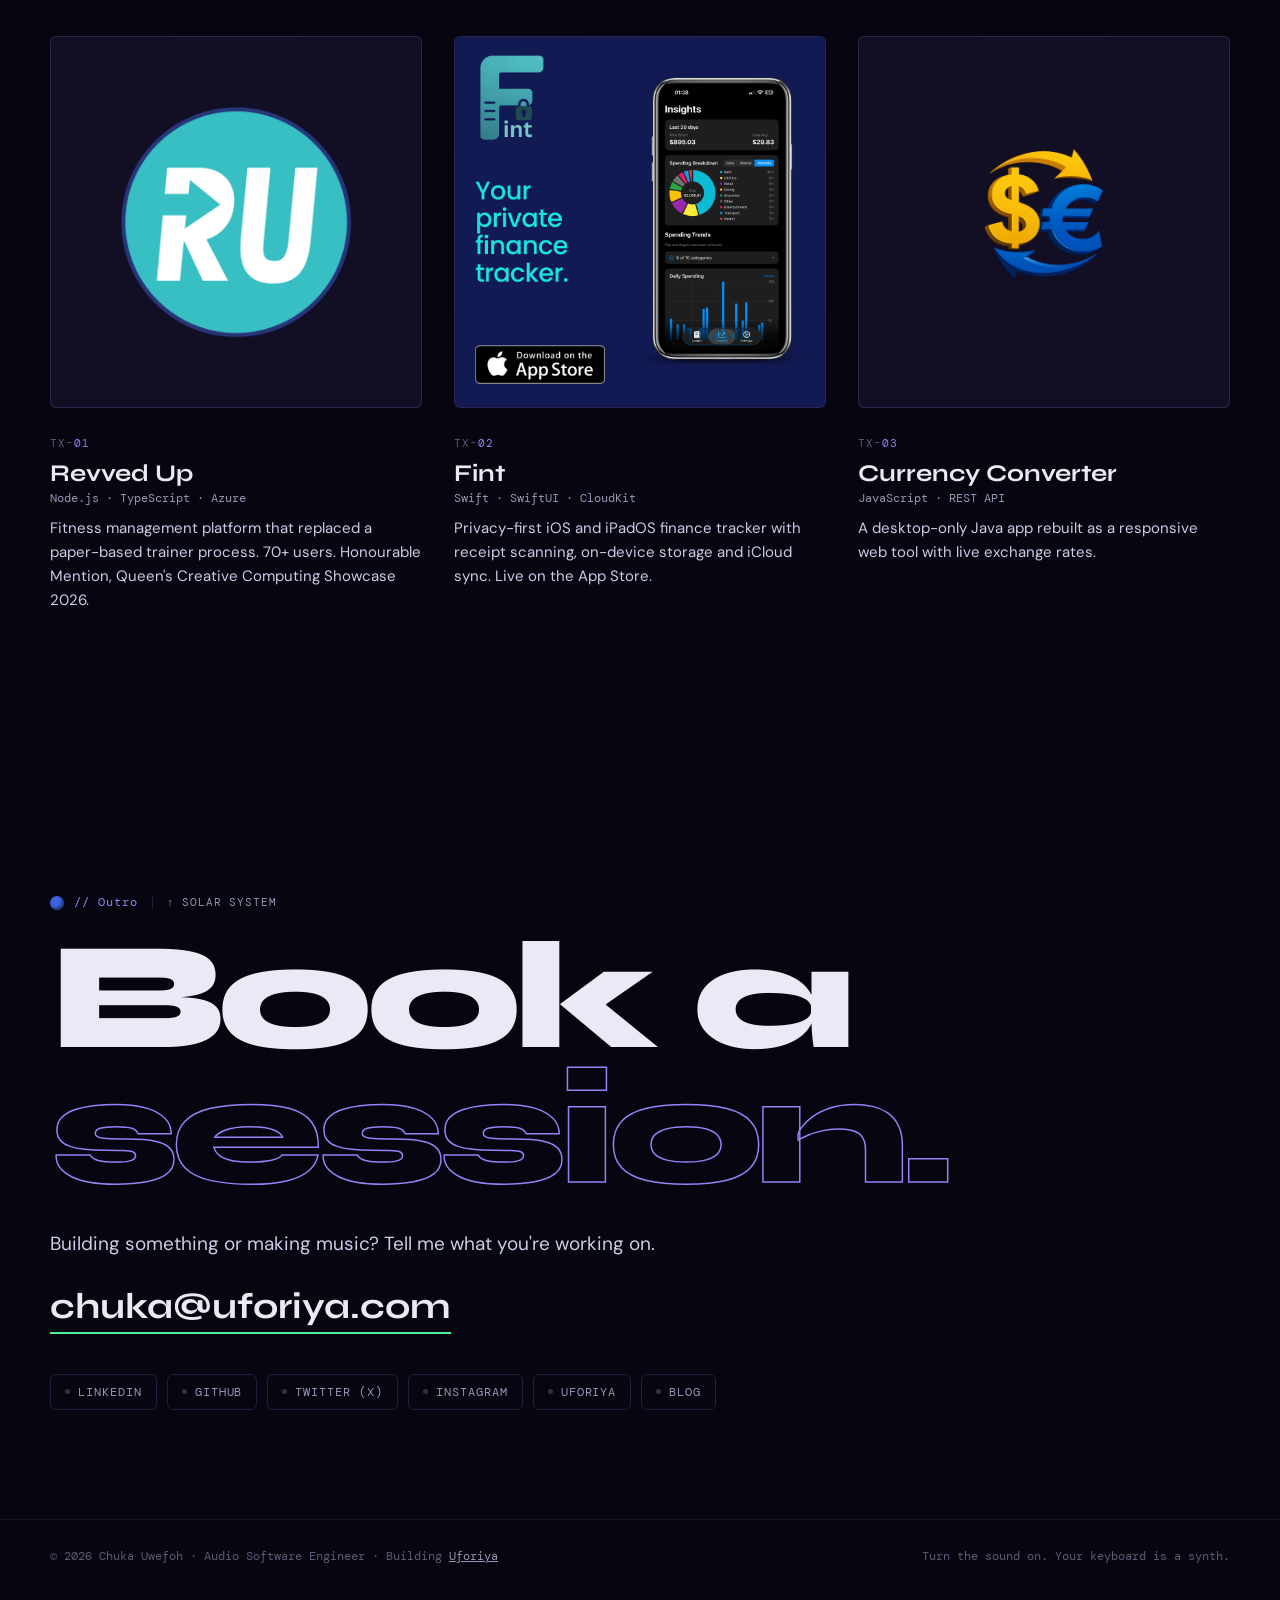
==== commit 648f0e47: "map moves below the intro, compact top-down system on phones" ====
--- a/index.html
+++ b/index.html
@@ -38,7 +38,7 @@
   <link rel="preconnect" href="https://fonts.gstatic.com" crossorigin />
   <link href="https://fonts.googleapis.com/css2?family=Syne:wght@400;600;700;800&family=DM+Mono:wght@400;500&family=DM+Sans:opsz,wght@9..40,400;9..40,500;9..40,600&display=swap" rel="stylesheet" />
   <link rel="stylesheet" href="css/glitch.css?v=6" />
-  <link rel="stylesheet" href="style.css?v=41" />
+  <link rel="stylesheet" href="style.css?v=42" />
   <script>document.documentElement.classList.add('js');</script>
 </head>
 <body data-mix="all">
@@ -79,11 +79,52 @@
 
   <main>
 
+    <!-- 00:00 INTRO -->
+    <header class="intro" id="intro" data-marker="Intro" data-stems="all">
+      <div class="wrap">
+        <div class="intro-grid">
+          <div class="intro-copy reveal">
+            <p class="eyebrow">// Toronto, Ontario · Session 2026</p>
+            <h2 class="intro-name">Chuka<br>Uwefoh<span class="dot">.</span></h2>
+            <p class="intro-role">Audio software engineer · Audio technician · Music producer</p>
+            <p class="intro-lede">I'm building <a href="#uforiya">Uforiya</a>, a creative ecosystem for musicians. It starts with a workspace for your unreleased tracks, with every version, stem and collaborator in one place, and grows into the tools artists and producers use to make the music itself, like the <a href="#sample-organizer">Sample Organizer</a>, a free desktop app that clears duplicate samples out of drum kits. Main One Studios ran <a href="#events">their 12th music camp</a> on Uforiya. I've also set up, operated and maintained audio equipment across 130+ rooms.</p>
+            <div class="intro-cta">
+              <a class="btn btn-primary" href="#contact">Book a session</a>
+            </div>
+          </div>
+          <figure class="cover reveal">
+            <span class="planet" aria-hidden="true"><i></i></span>
+            <div class="cover-art"><img src="images/chukapro2026.jpg" alt="Chuka Uwefoh" /></div>
+            <figcaption class="cover-meta">
+              <span class="cover-session">Signal 2026 · 8 stations</span>
+              <span class="cover-title">CHUKAUFO</span>
+            </figcaption>
+          </figure>
+        </div>
+
+        <div class="deck reveal" id="deck">
+          <div class="deck-head">
+            <span>chukaufo · 1420.4 MHz</span>
+            <span class="deck-status"><span class="deck-lamp" id="deck-lamp" aria-hidden="true"></span><span id="deck-station">Intro</span> · <span id="deck-time">1400.0 MHz</span></span>
+          </div>
+          <div class="scope-wrap" id="scope-wrap" aria-hidden="true">
+            <canvas id="scope"></canvas>
+          </div>
+          <div class="dial-wrap" id="dial-wrap">
+            <div class="markers" id="markers"></div>
+            <canvas id="dial" aria-label="Tuning dial for this page. Scroll to tune, click to jump." role="img"></canvas>
+            <span class="wave-tip" id="dial-tip" aria-hidden="true"></span>
+          </div>
+          <p class="deck-hint">Scroll to tune. Click the dial to jump.</p>
+        </div>
+      </div>
+    </header>
+
     <!-- THE SUN: every planet is a section of this page -->
     <section class="system" id="sun" aria-label="Map of this page">
       <div class="system-copy">
-        <p class="eyebrow">// Chuka Uwefoh · Audio software engineer · Toronto</p>
-        <p class="system-hint">Every planet is a section. Tap one to explore, drag to turn.</p>
+        <p class="eyebrow">// The map</p>
+        <p class="system-hint"><span class="hint-wide">Every planet is a section. Tap one to explore, drag to turn.</span><span class="hint-phone">Tap a planet to explore.</span></p>
       </div>
       <div class="orbits" id="orbits">
         <div class="sun" aria-hidden="true"></div>
@@ -105,47 +146,6 @@
         <a class="btn btn-primary" id="oc-go" href="#intro">Fly there</a>
       </div>
     </section>
-
-    <!-- 00:00 INTRO -->
-    <header class="intro" id="intro" data-marker="Intro" data-stems="all">
-      <div class="wrap">
-        <div class="intro-grid">
-          <div class="intro-copy reveal">
-            <p class="eyebrow">// Toronto, Ontario · Session 2026</p>
-            <h2 class="intro-name">Chuka<br>Uwefoh<span class="dot">.</span></h2>
-            <p class="intro-role">Audio software engineer · Audio technician · Music producer</p>
-            <p class="intro-lede">I'm building <a href="#uforiya">Uforiya</a>, a creative ecosystem for musicians. It starts with a workspace for your unreleased tracks, with every version, stem and collaborator in one place, and grows into the tools artists and producers use to make the music itself, like the <a href="#sample-organizer">Sample Organizer</a>, a free desktop app that clears duplicate samples out of drum kits. Main One Studios ran <a href="#events">their 12th music camp</a> on Uforiya. I've also set up, operated and maintained audio equipment across 130+ rooms.</p>
-            <div class="intro-cta">
-              <a class="btn btn-primary" href="#contact">Book a session</a>
-            </div>
-          </div>
-          <figure class="cover reveal">
-            <span class="planet" aria-hidden="true"><i></i></span>
-            <div class="cover-art"><img src="images/chukapro2026.jpg" alt="Chuka Uwefoh" /></div>
-            <figcaption class="cover-meta">
-              <span class="cover-session">Signal 2026 · 8 stations</span>
-              <span class="cover-title">CHUKAUFO</span>
-            </figcaption>
-          </figure>
-        </div>
-
-        <div class="deck reveal" id="deck">
-          <div class="deck-head">
-            <span>chukaufo · 1420.4 MHz</span>
-            <span class="deck-status"><span class="deck-lamp" id="deck-lamp" aria-hidden="true"></span><span id="deck-station">Intro</span> · <span id="deck-time">1400.0 MHz</span></span>
-          </div>
-          <div class="scope-wrap" id="scope-wrap" aria-hidden="true">
-            <canvas id="scope"></canvas>
-          </div>
-          <div class="dial-wrap" id="dial-wrap">
-            <div class="markers" id="markers"></div>
-            <canvas id="dial" aria-label="Tuning dial for this page. Scroll to tune, click to jump." role="img"></canvas>
-            <span class="wave-tip" id="dial-tip" aria-hidden="true"></span>
-          </div>
-          <p class="deck-hint">Scroll to tune. Click the dial to jump.</p>
-        </div>
-      </div>
-    </header>
 
     <!-- MIXER -->
     <section class="section mixer-section" id="mix" data-marker="Mix" data-stems="all">
@@ -523,7 +523,7 @@
   <script src="js/main.js?v=3" defer></script>
   <script src="js/stars.js?v=2" defer></script>
   <script src="js/dial.js?v=1" defer></script>
-  <script src="js/solar.js?v=14" defer></script>
+  <script src="js/solar.js?v=15" defer></script>
   <script src="js/mixer.js?v=2" defer></script>
   <script src="js/sample-demo.js?v=1" defer></script>
   <script src="js/synth.js?v=1" defer></script>
--- a/style.css
+++ b/style.css
@@ -902,3 +902,18 @@
 .to-sun { margin-left: 14px; padding-left: 14px; border-left: 1px solid var(--line); color: var(--muted); text-decoration: none; font: 11px var(--font-mono); letter-spacing: 0.08em; text-transform: uppercase; white-space: nowrap; transition: color 0.2s; }
 .sh-meta .to-sun { margin-left: 4px; }
 .to-sun:hover, .to-sun:focus-visible { color: var(--green); }
+
+
+/* === map below the intro: phones get a compact, top-down system === */
+.hint-phone { display: none; }
+@media (max-width: 600px) {
+  .system { min-height: 0; padding-bottom: 20px; }
+  .orbits { flex: none; height: clamp(340px, 98vw, 440px); min-height: 0; }
+  .hint-wide { display: none; }
+  .hint-phone { display: inline; }
+  /* no zoom or speed bar on phones: a lone Reset shows after a pinch zoom */
+  .sys-controls { display: none; }
+  .orbits.zoomed ~ .sys-controls { display: flex; justify-content: flex-end; }
+  .sys-controls .sys-group + .sys-group, .sys-controls [data-z="out"], .sys-controls [data-z="in"], .sys-controls [data-z="rotate"] { display: none; }
+  .sys-controls [data-z="reset"] { border-left: 0; }
+}
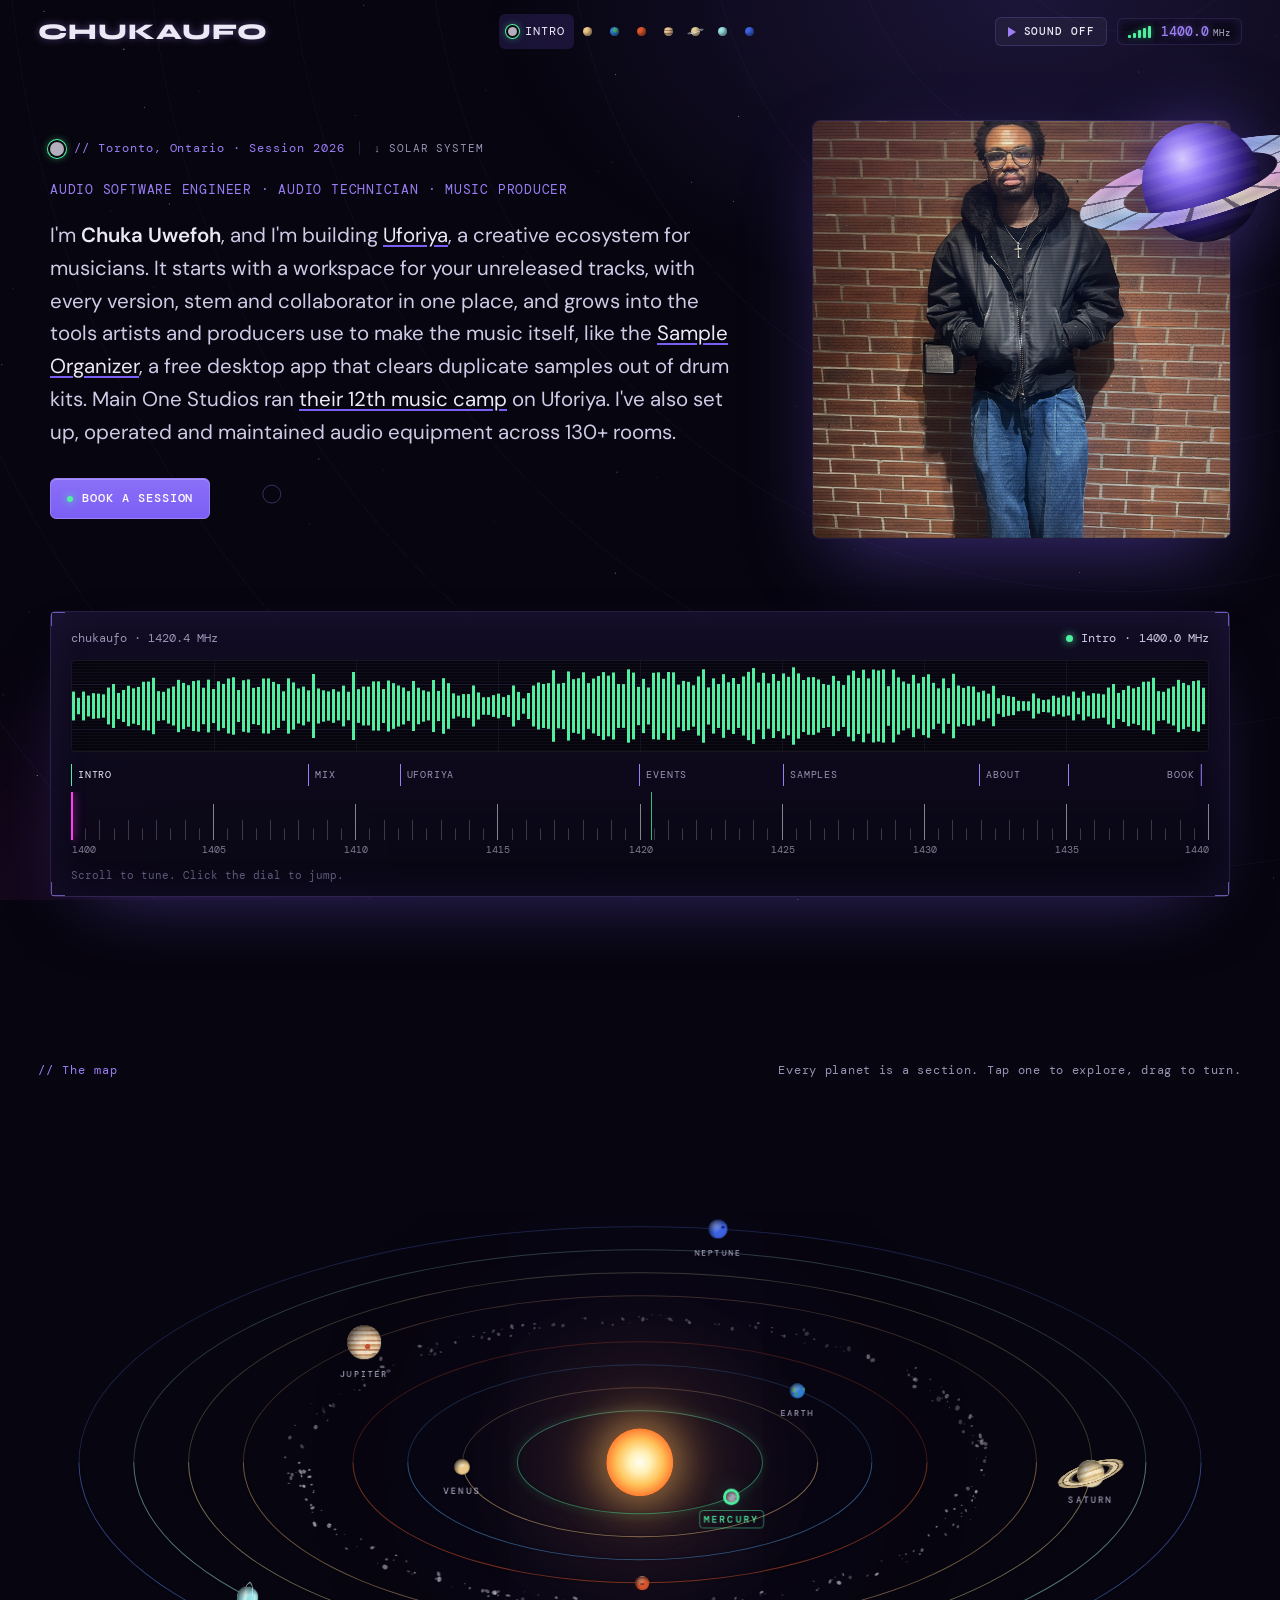
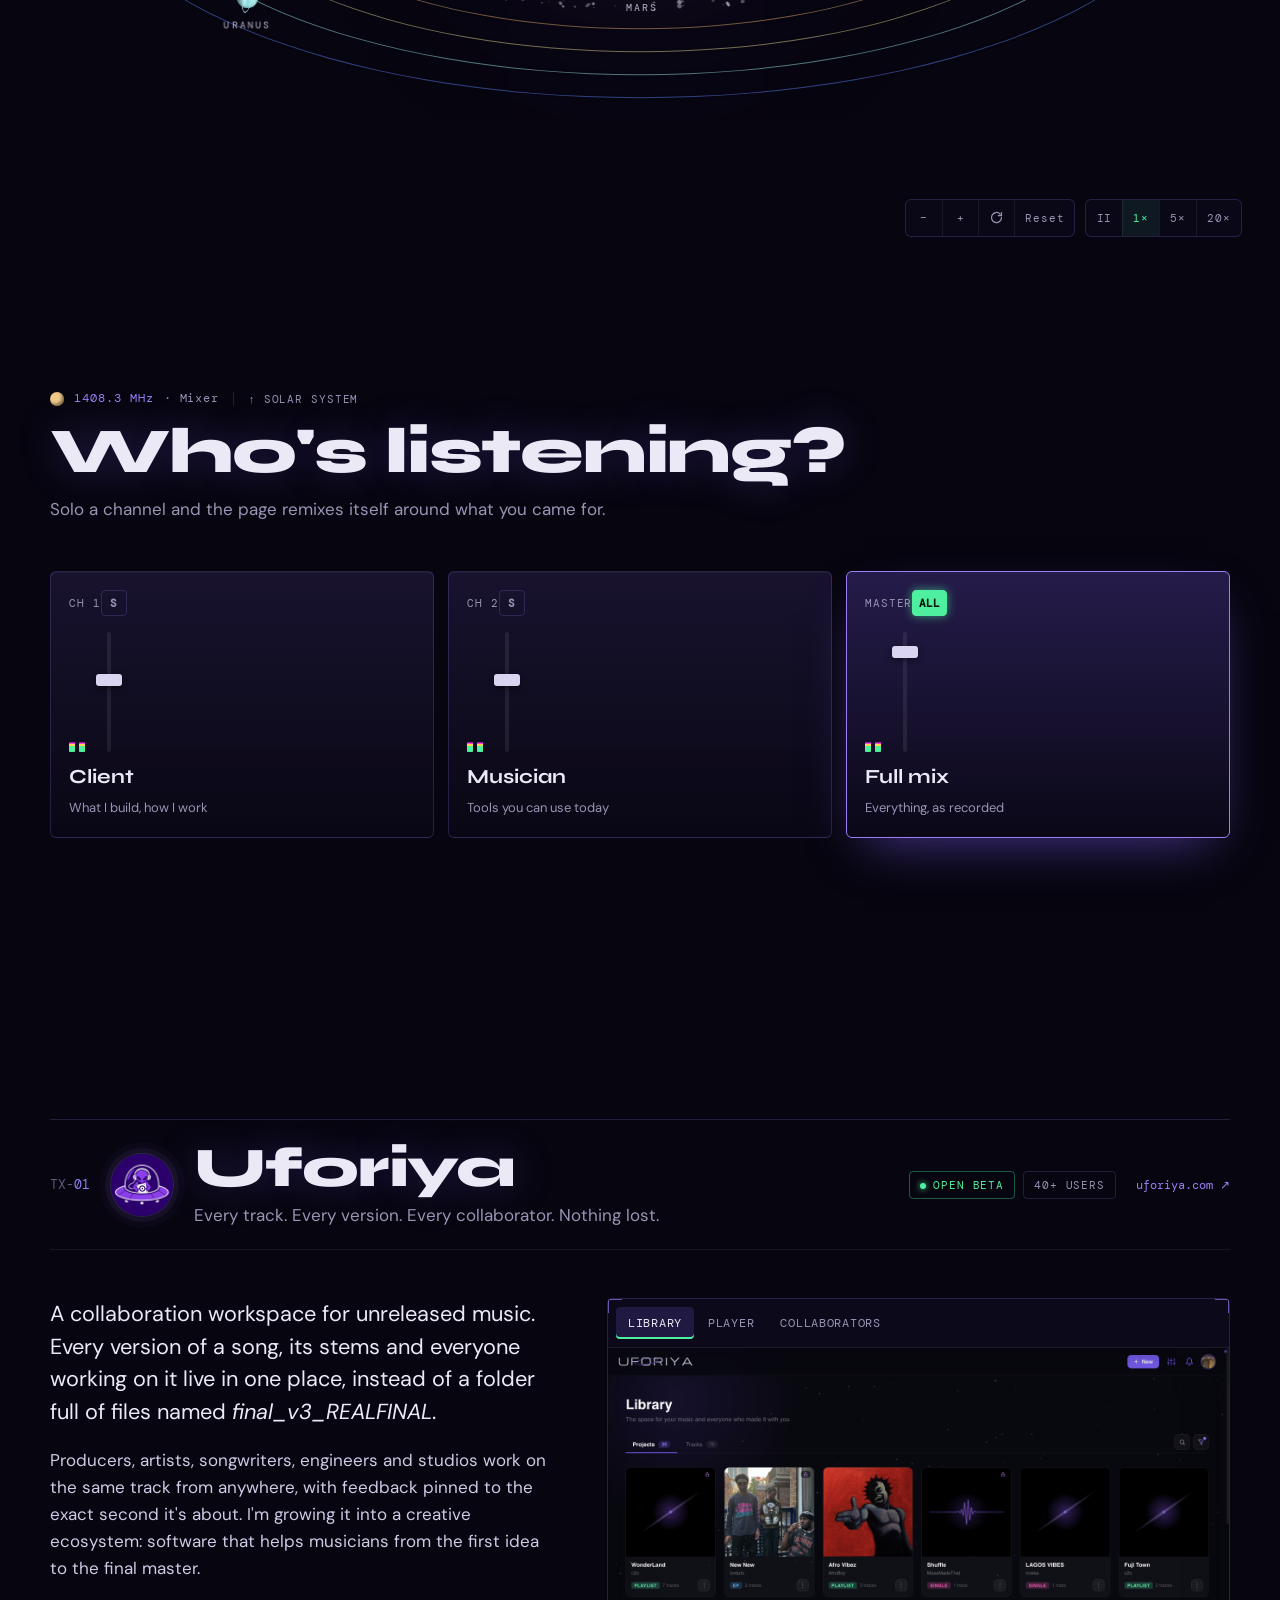
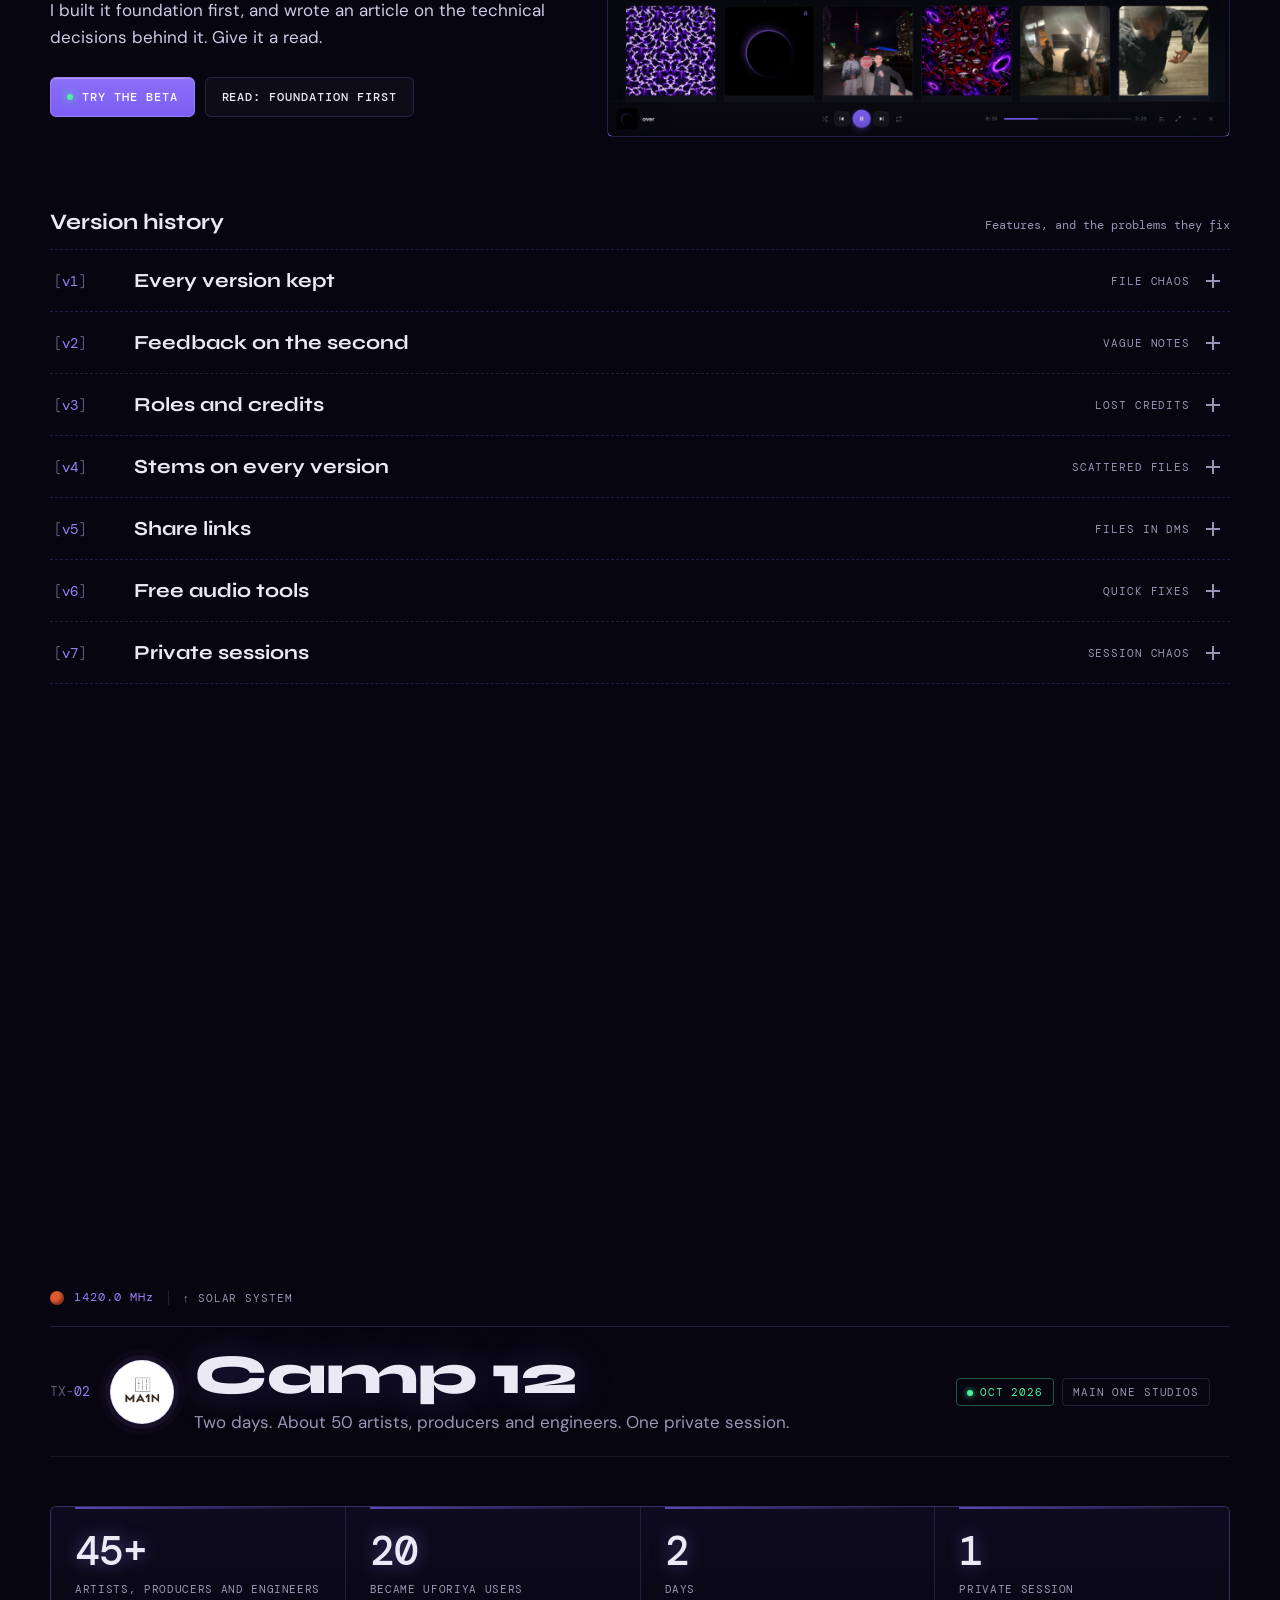
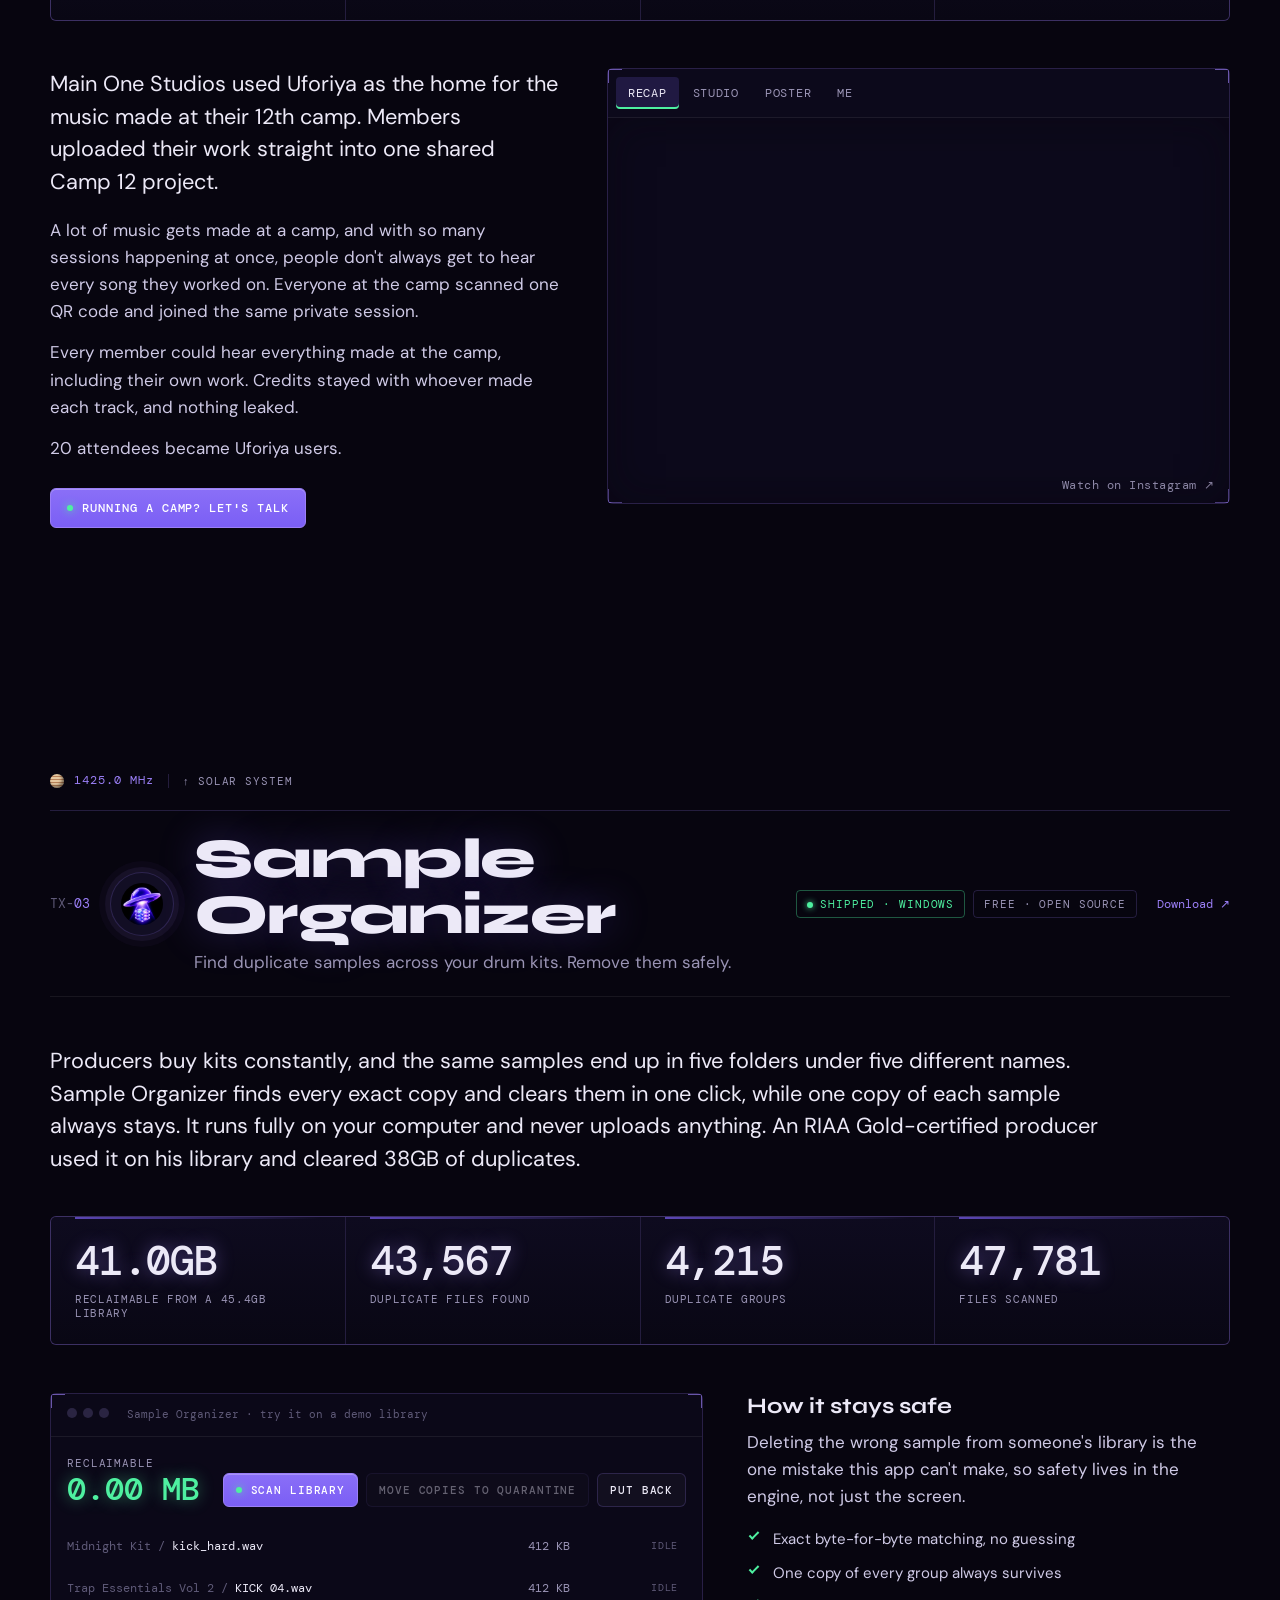
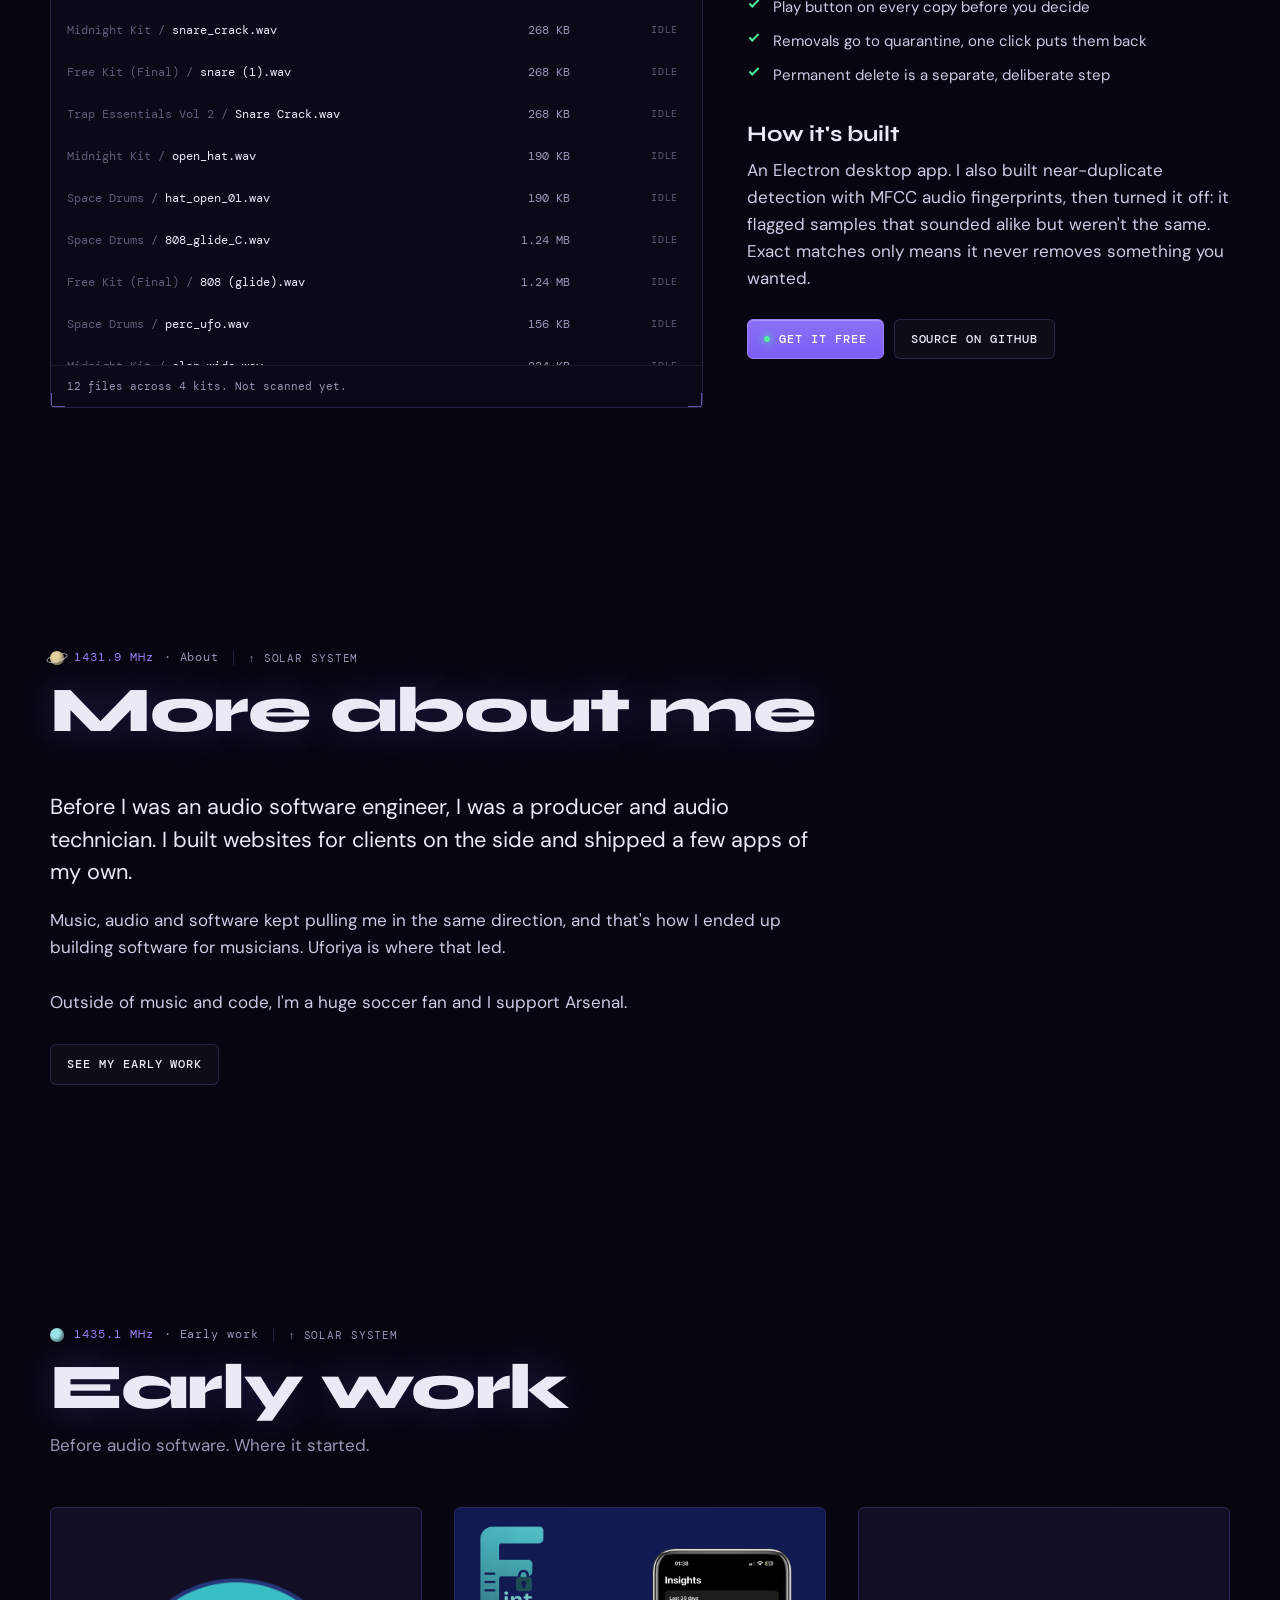
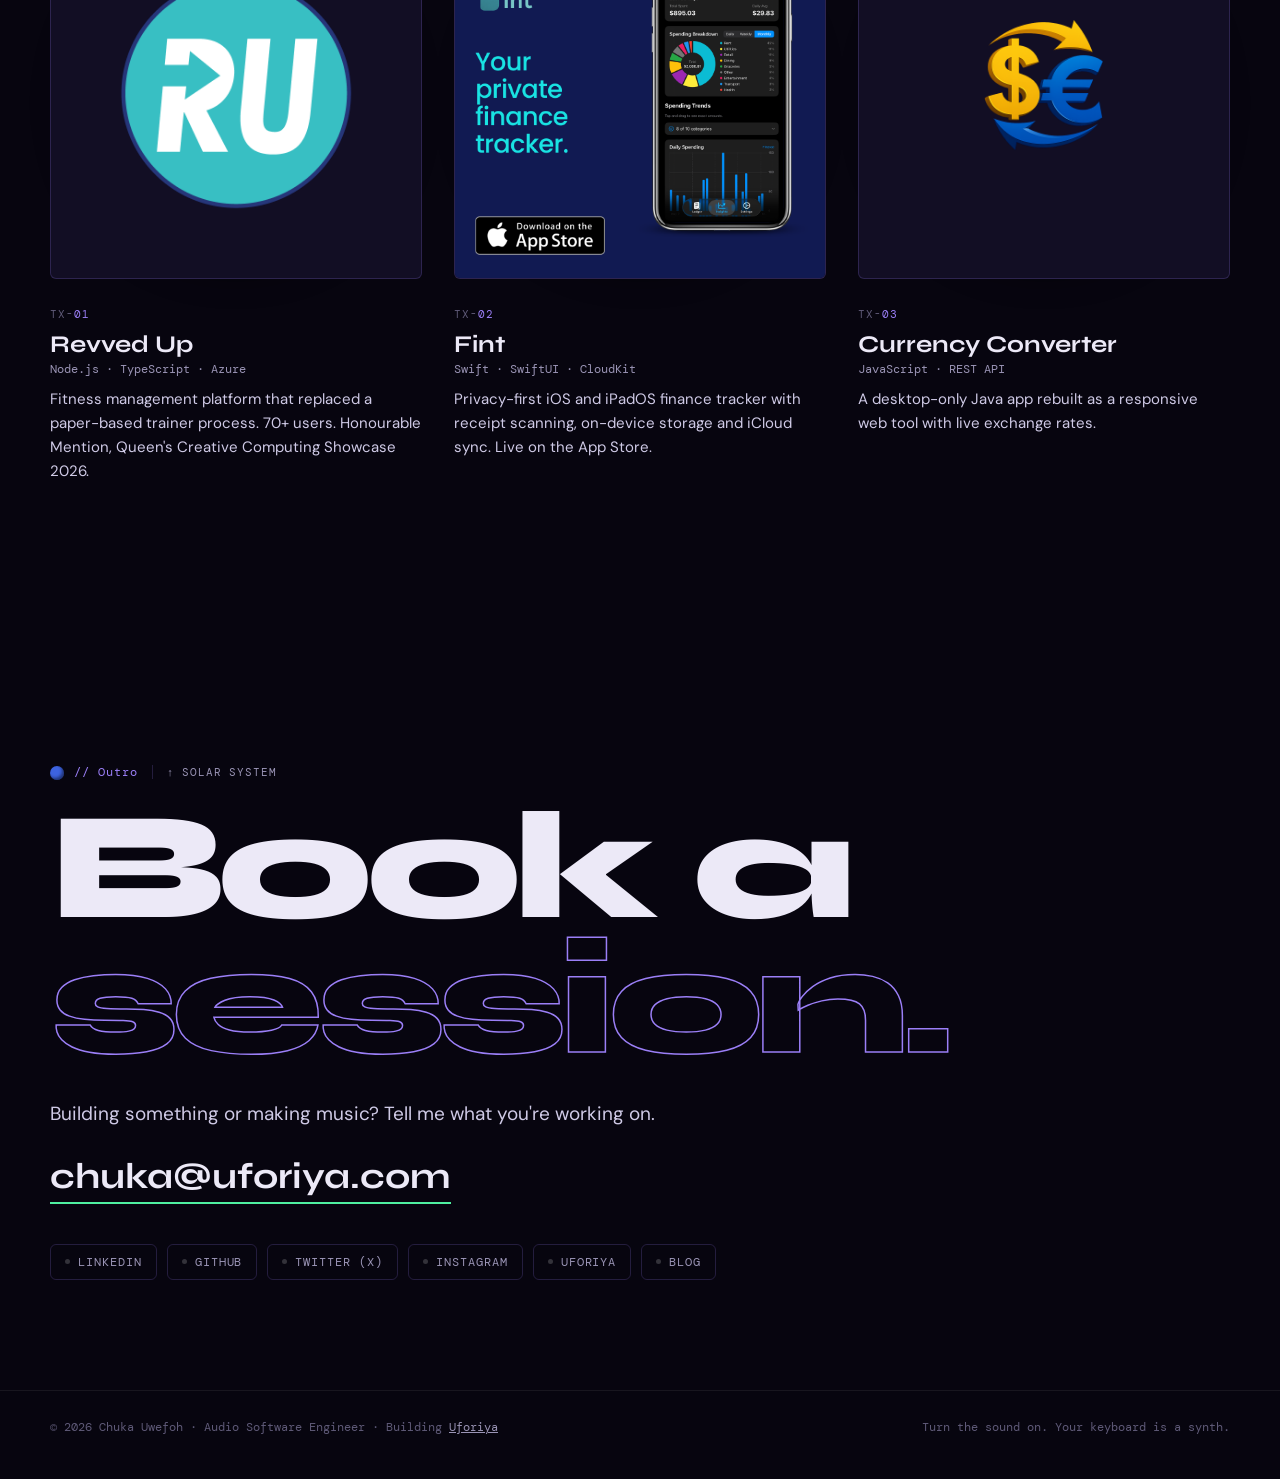
==== commit 66023727: "intro: name moves into the opening line, photo caption removed" ====
--- a/index.html
+++ b/index.html
@@ -38,7 +38,7 @@
   <link rel="preconnect" href="https://fonts.gstatic.com" crossorigin />
   <link href="https://fonts.googleapis.com/css2?family=Syne:wght@400;600;700;800&family=DM+Mono:wght@400;500&family=DM+Sans:opsz,wght@9..40,400;9..40,500;9..40,600&display=swap" rel="stylesheet" />
   <link rel="stylesheet" href="css/glitch.css?v=6" />
-  <link rel="stylesheet" href="style.css?v=42" />
+  <link rel="stylesheet" href="style.css?v=43" />
   <script>document.documentElement.classList.add('js');</script>
 </head>
 <body data-mix="all">
@@ -85,9 +85,8 @@
         <div class="intro-grid">
           <div class="intro-copy reveal">
             <p class="eyebrow">// Toronto, Ontario · Session 2026</p>
-            <h2 class="intro-name">Chuka<br>Uwefoh<span class="dot">.</span></h2>
             <p class="intro-role">Audio software engineer · Audio technician · Music producer</p>
-            <p class="intro-lede">I'm building <a href="#uforiya">Uforiya</a>, a creative ecosystem for musicians. It starts with a workspace for your unreleased tracks, with every version, stem and collaborator in one place, and grows into the tools artists and producers use to make the music itself, like the <a href="#sample-organizer">Sample Organizer</a>, a free desktop app that clears duplicate samples out of drum kits. Main One Studios ran <a href="#events">their 12th music camp</a> on Uforiya. I've also set up, operated and maintained audio equipment across 130+ rooms.</p>
+            <p class="intro-lede">I'm <strong>Chuka Uwefoh</strong>, and I'm building <a href="#uforiya">Uforiya</a>, a creative ecosystem for musicians. It starts with a workspace for your unreleased tracks, with every version, stem and collaborator in one place, and grows into the tools artists and producers use to make the music itself, like the <a href="#sample-organizer">Sample Organizer</a>, a free desktop app that clears duplicate samples out of drum kits. Main One Studios ran <a href="#events">their 12th music camp</a> on Uforiya. I've also set up, operated and maintained audio equipment across 130+ rooms.</p>
             <div class="intro-cta">
               <a class="btn btn-primary" href="#contact">Book a session</a>
             </div>
@@ -95,10 +94,6 @@
           <figure class="cover reveal">
             <span class="planet" aria-hidden="true"><i></i></span>
             <div class="cover-art"><img src="images/chukapro2026.jpg" alt="Chuka Uwefoh" /></div>
-            <figcaption class="cover-meta">
-              <span class="cover-session">Signal 2026 · 8 stations</span>
-              <span class="cover-title">CHUKAUFO</span>
-            </figcaption>
           </figure>
         </div>
 
--- a/style.css
+++ b/style.css
@@ -210,11 +210,10 @@
 /* intro */
 .intro { position: relative; z-index: 1; display: flex; align-items: center; padding: 120px 0 72px; }
 .intro-grid { display: grid; grid-template-columns: 1.25fr 0.75fr; gap: 64px; align-items: center; }
-.intro-name { font-family: var(--font-head); font-weight: 800; font-size: clamp(56px, 9vw, 128px); line-height: 0.9; letter-spacing: -0.04em; margin: 18px 0 22px; text-shadow: 0 0 60px rgba(123, 95, 245, 0.35); }
-.intro-name .dot { color: var(--green); text-shadow: 0 0 18px rgba(78, 240, 160, 0.7); }
-.intro-role { font-family: var(--font-mono); font-size: 13px; letter-spacing: 0.06em; text-transform: uppercase; color: var(--accent-bright); margin: 0 0 18px; }
-.intro-lede { font-size: clamp(17px, 1.4vw, 19px); color: var(--soft); max-width: 58ch; margin: 0; }
+.intro-role { font-family: var(--font-mono); font-size: 13px; letter-spacing: 0.06em; text-transform: uppercase; color: var(--accent-bright); margin: 22px 0 18px; }
+.intro-lede { font-size: clamp(17px, 1.6vw, 22px); color: var(--soft); max-width: 58ch; margin: 0; }
 .intro-lede a { color: var(--text); text-decoration-color: var(--accent); text-underline-offset: 3px; }
+.intro-lede strong { color: var(--text); font-weight: 600; }
 .intro-cta { display: flex; flex-wrap: wrap; gap: 12px; margin-top: 30px; }
 
 /* cover: photo in front of a ringed planet whose rings are a grooved disc */
@@ -260,9 +259,6 @@
     repeating-linear-gradient(0deg, rgba(0, 0, 0, 0.16) 0 1px, transparent 1px 3px),
     linear-gradient(180deg, rgba(123, 95, 245, 0.08), rgba(7, 5, 15, 0.25));
 }
-.cover-meta { display: flex; flex-direction: column; gap: 4px; margin-top: 14px; font: 12px var(--font-mono); color: var(--muted); }
-.cover-session { color: var(--text); font-family: var(--font-head); font-weight: 700; font-size: 14px; letter-spacing: 0.02em; }
-.cover-title { color: var(--muted); font-family: var(--font-head); font-weight: 700; letter-spacing: 0.12em; }
 
 /* tuning deck: scope + dial */
 .deck {
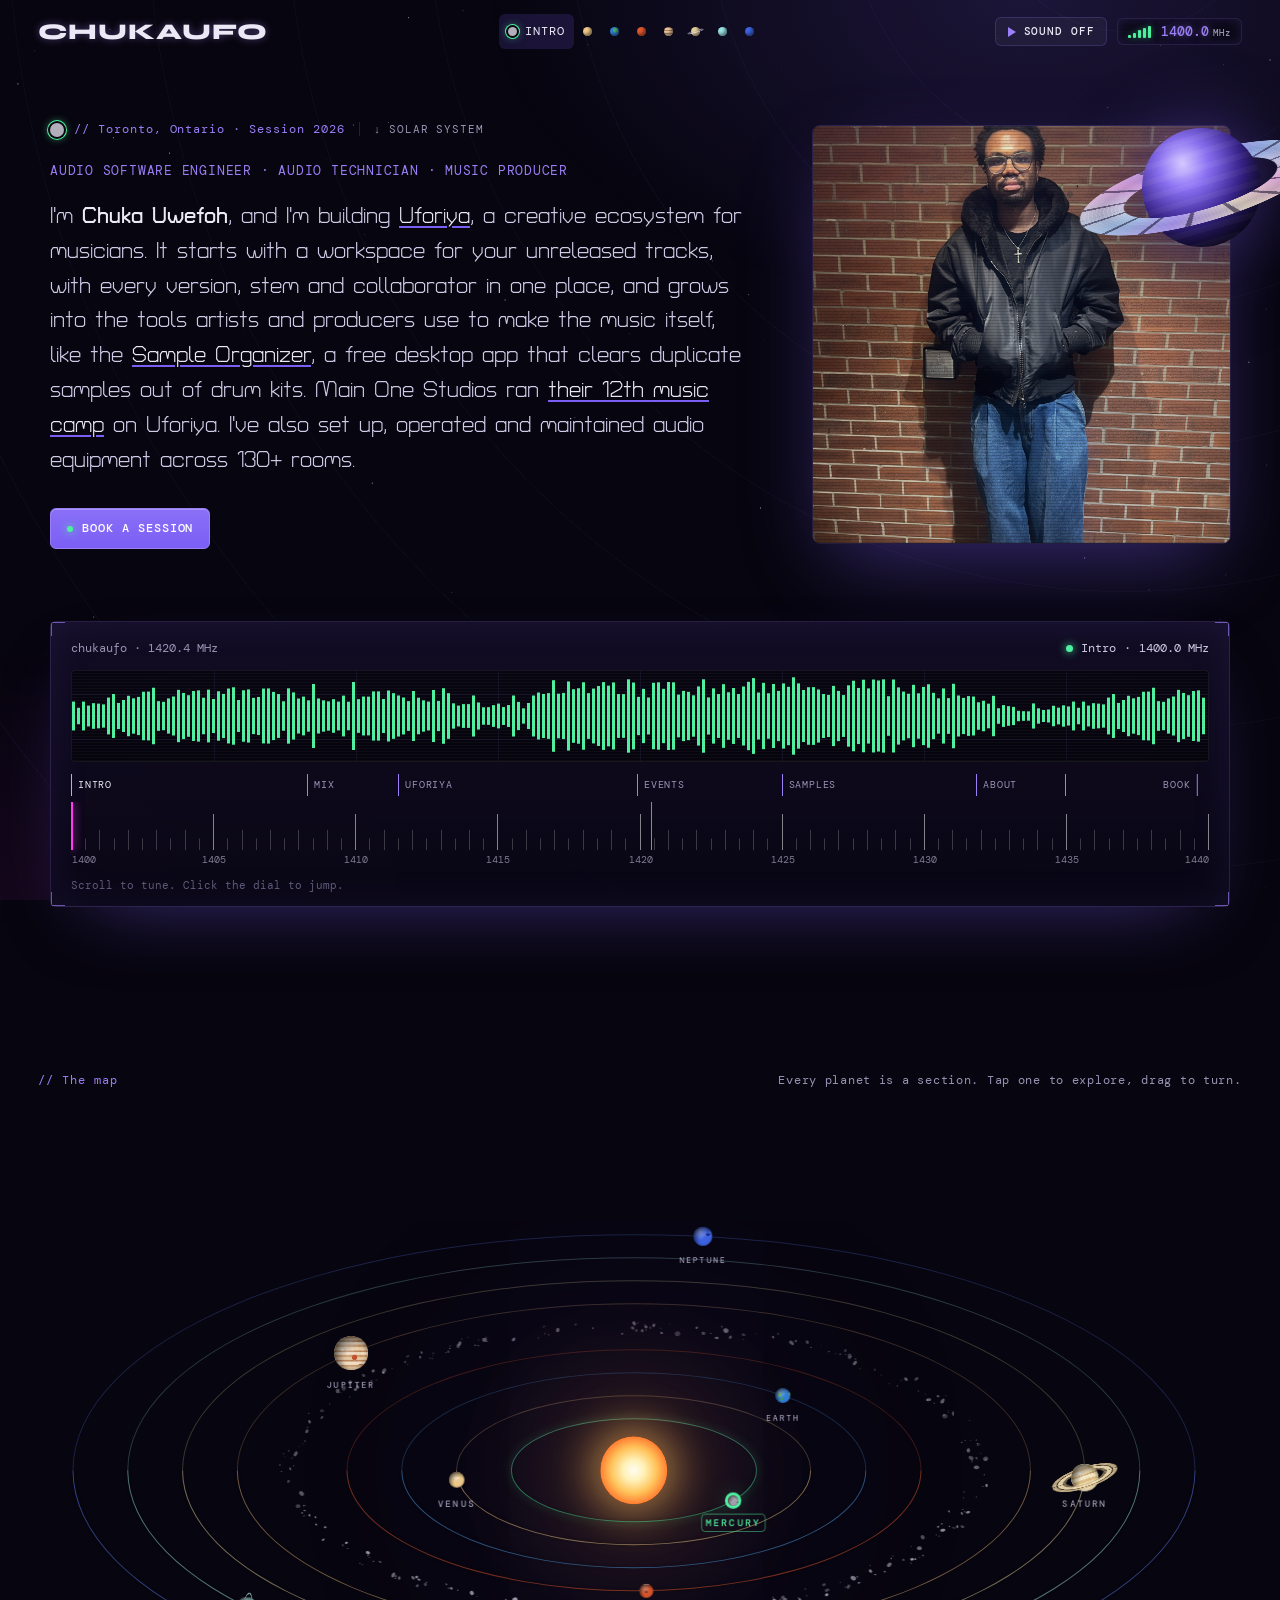
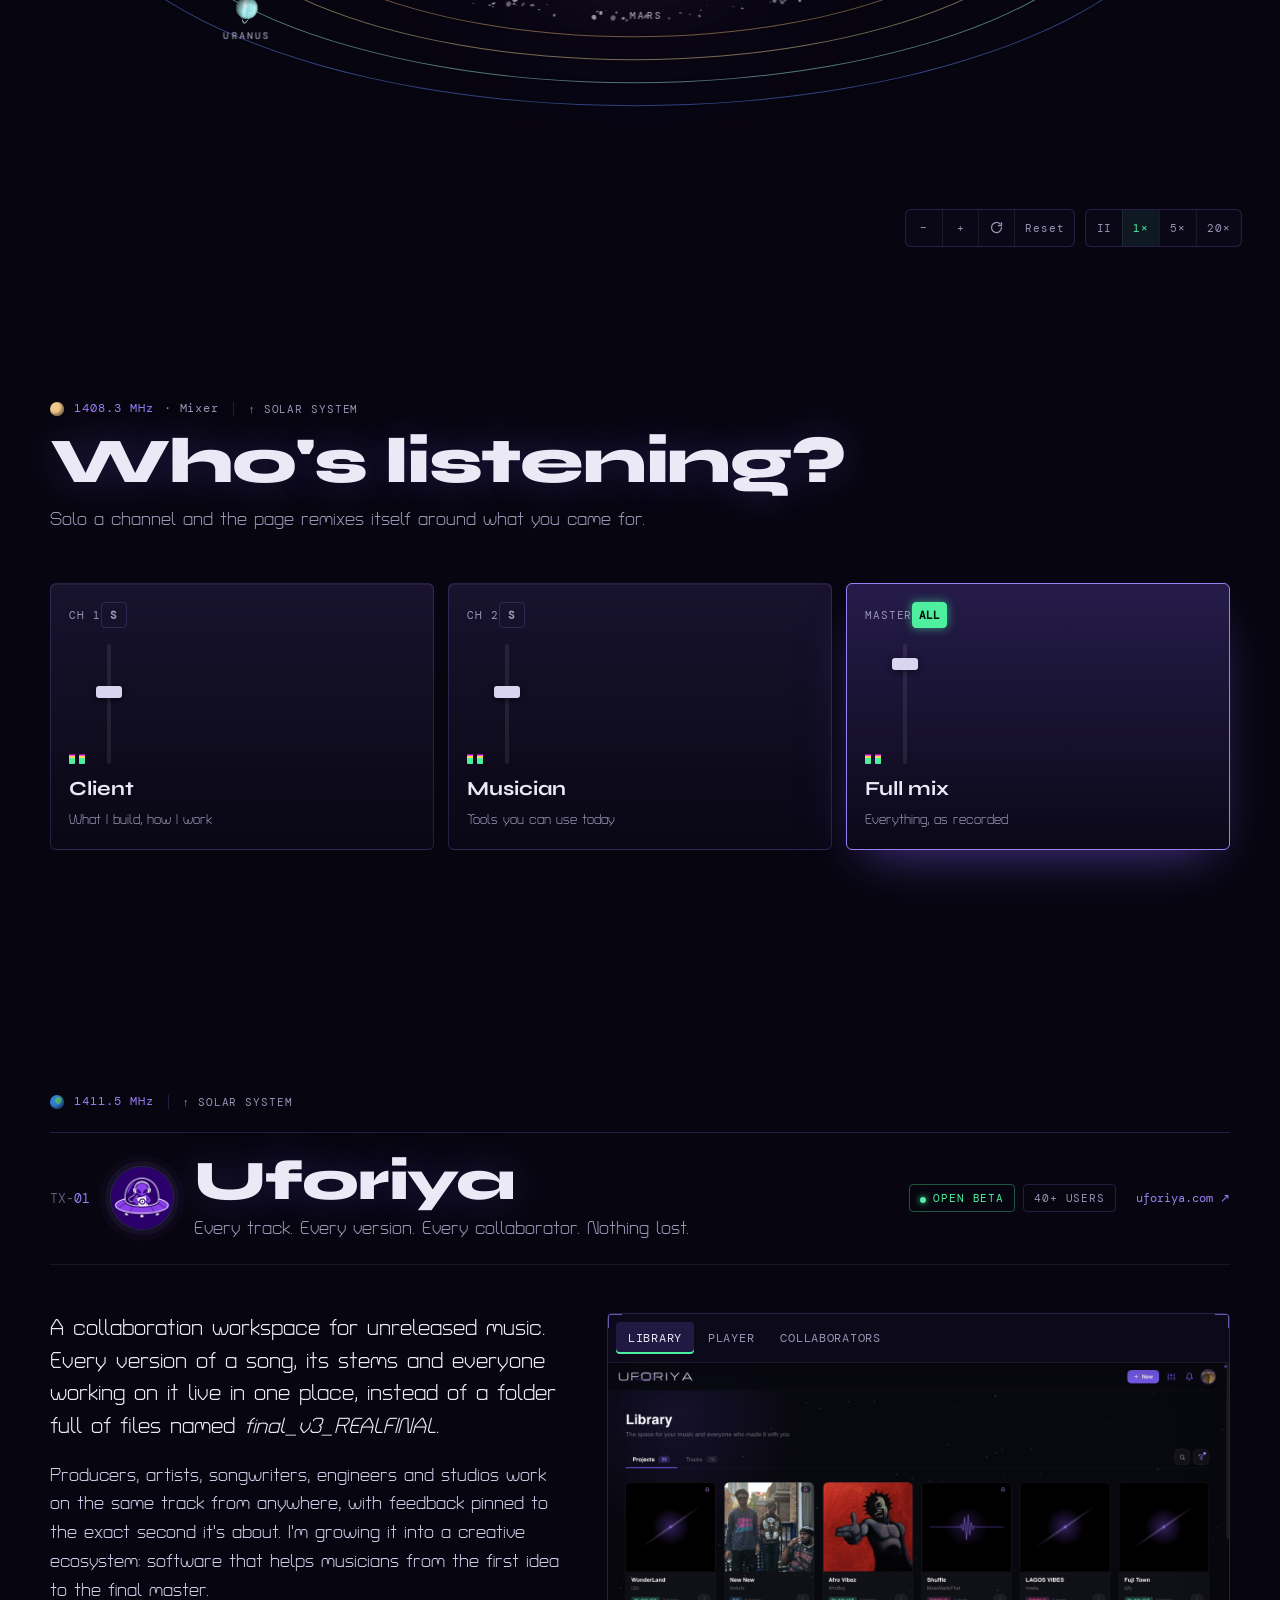
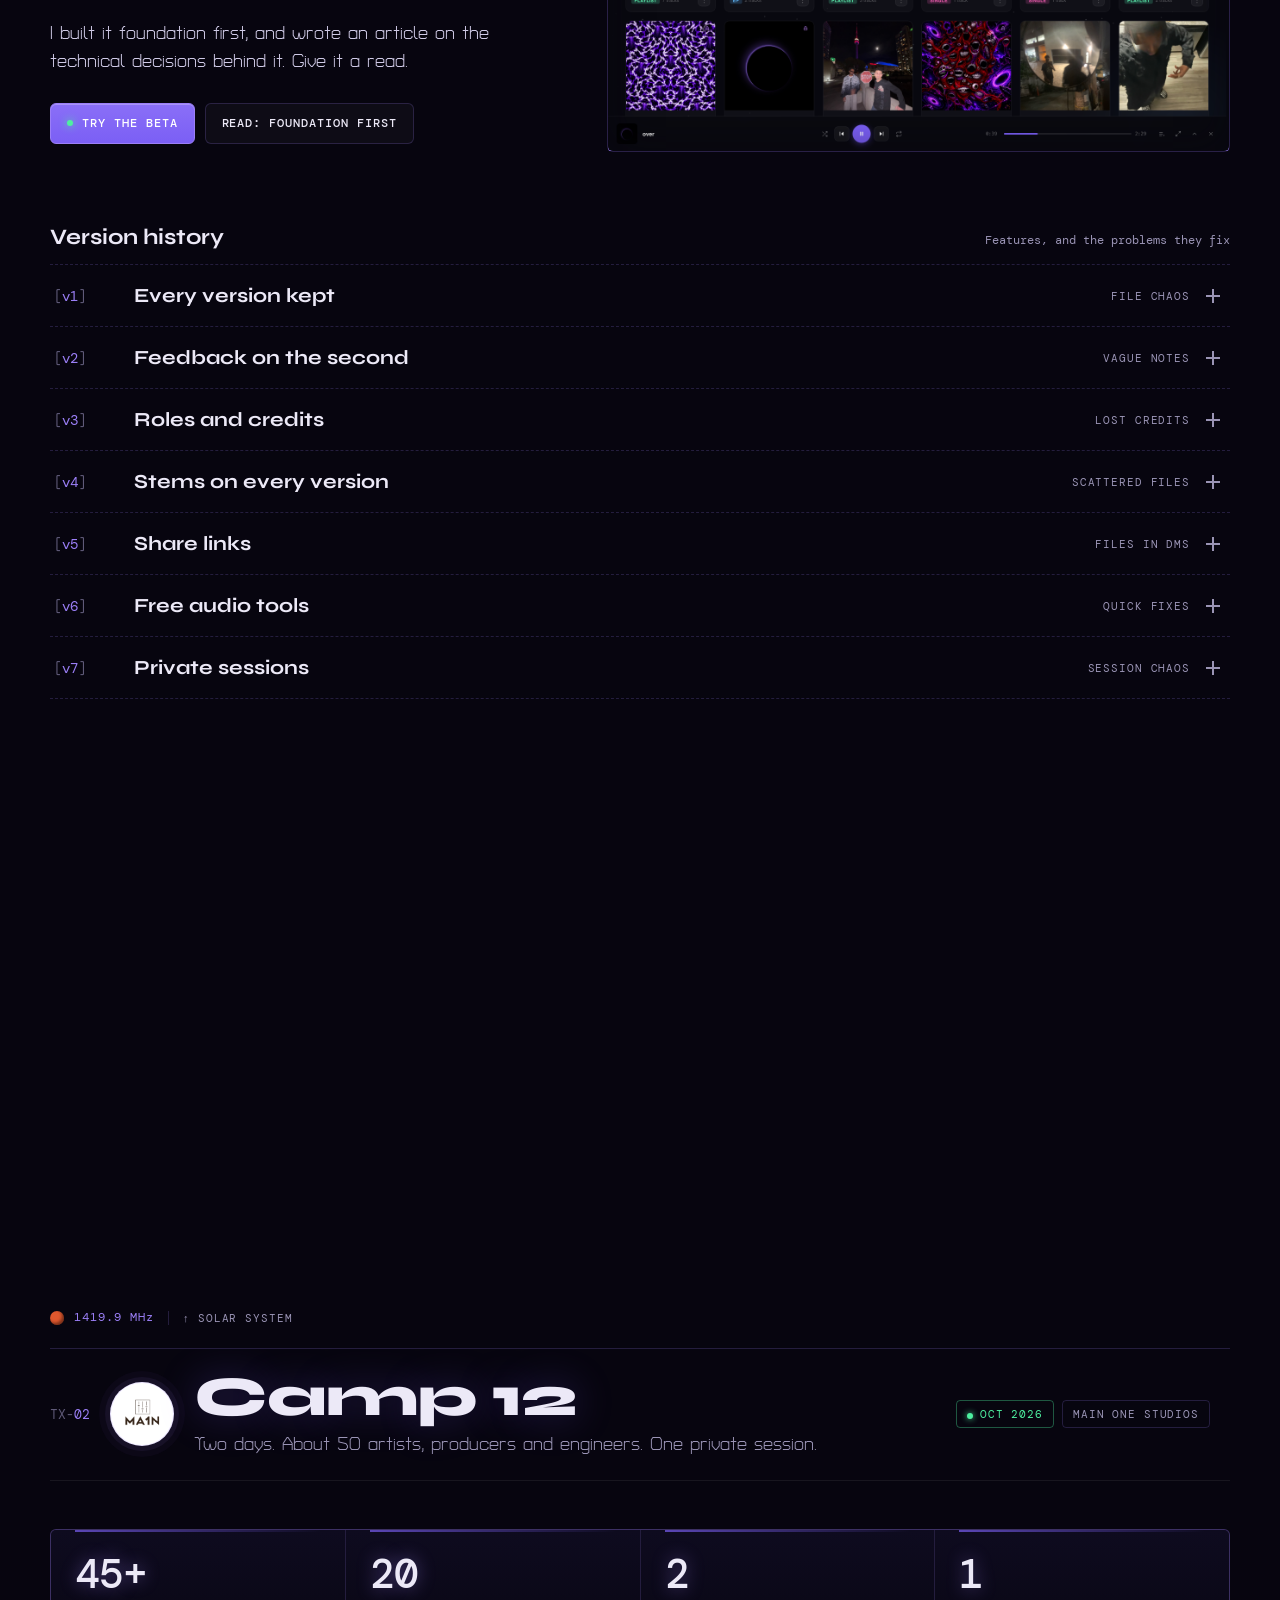
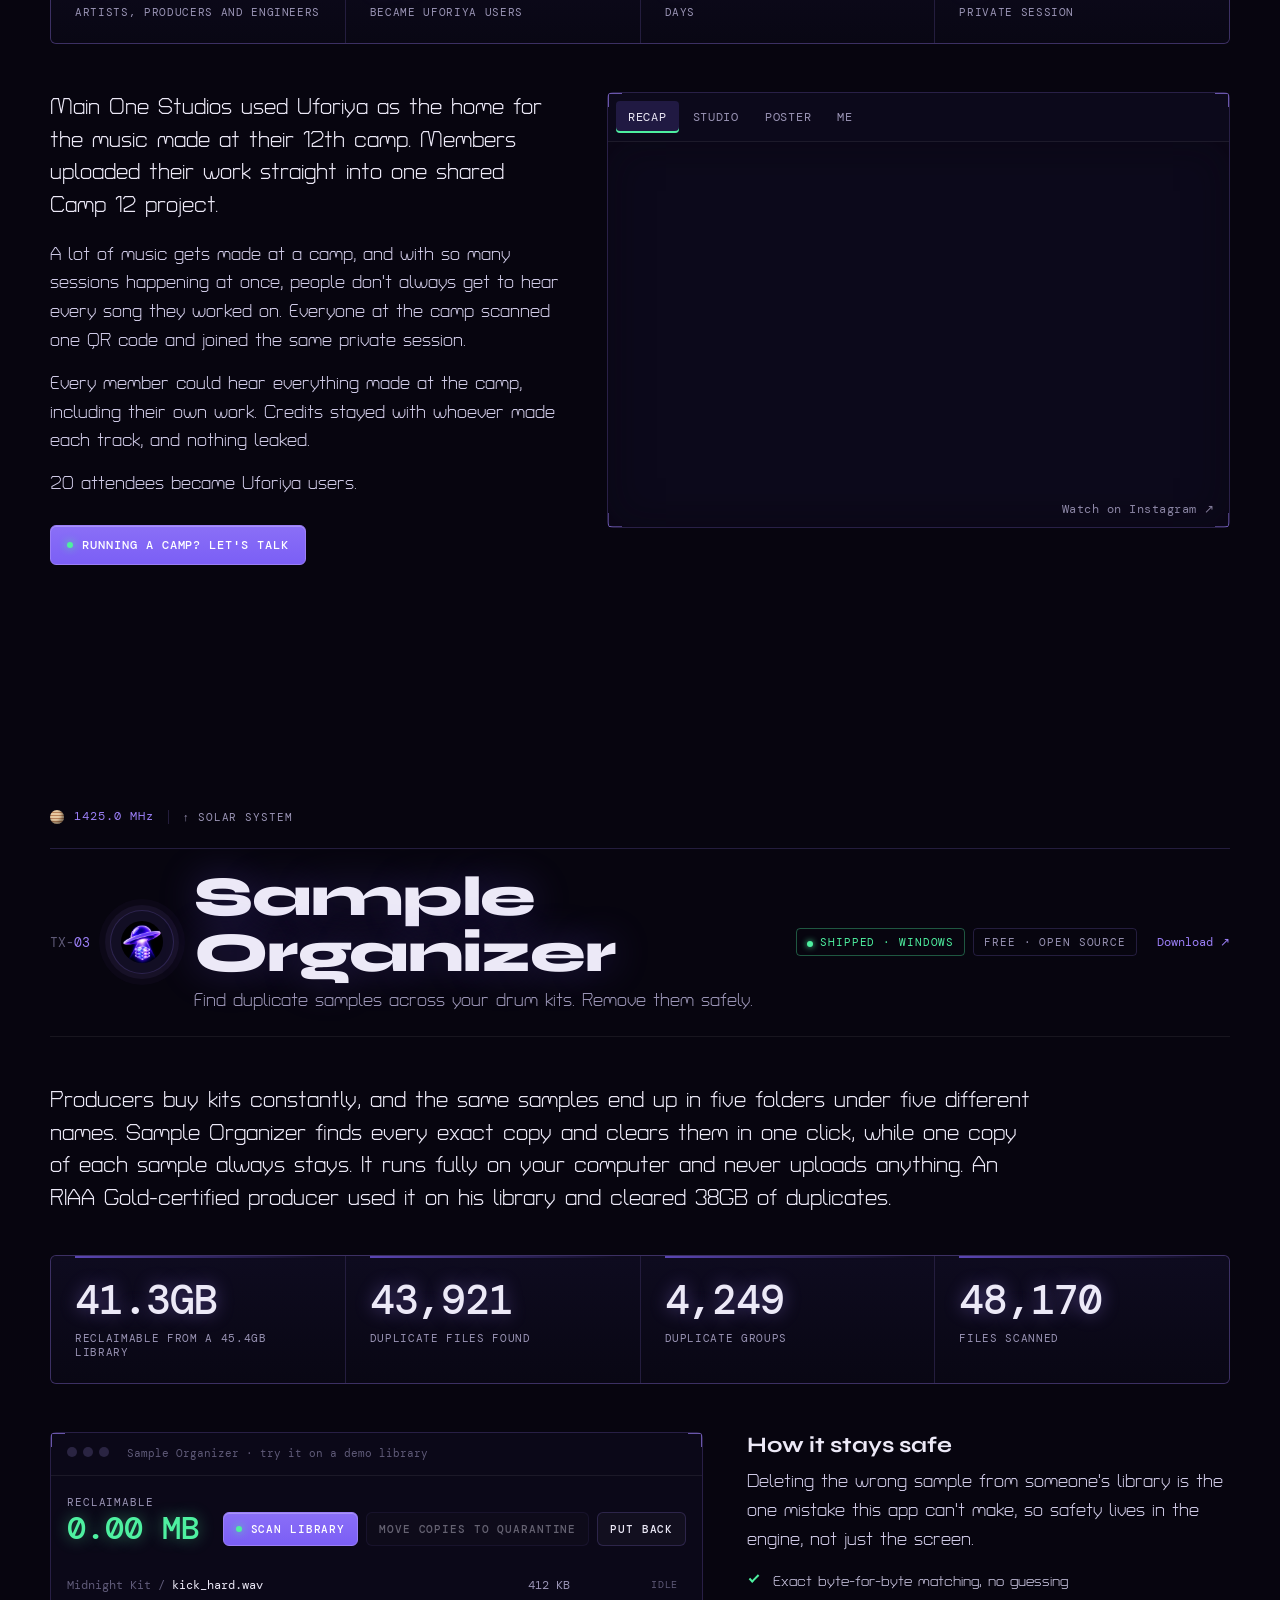
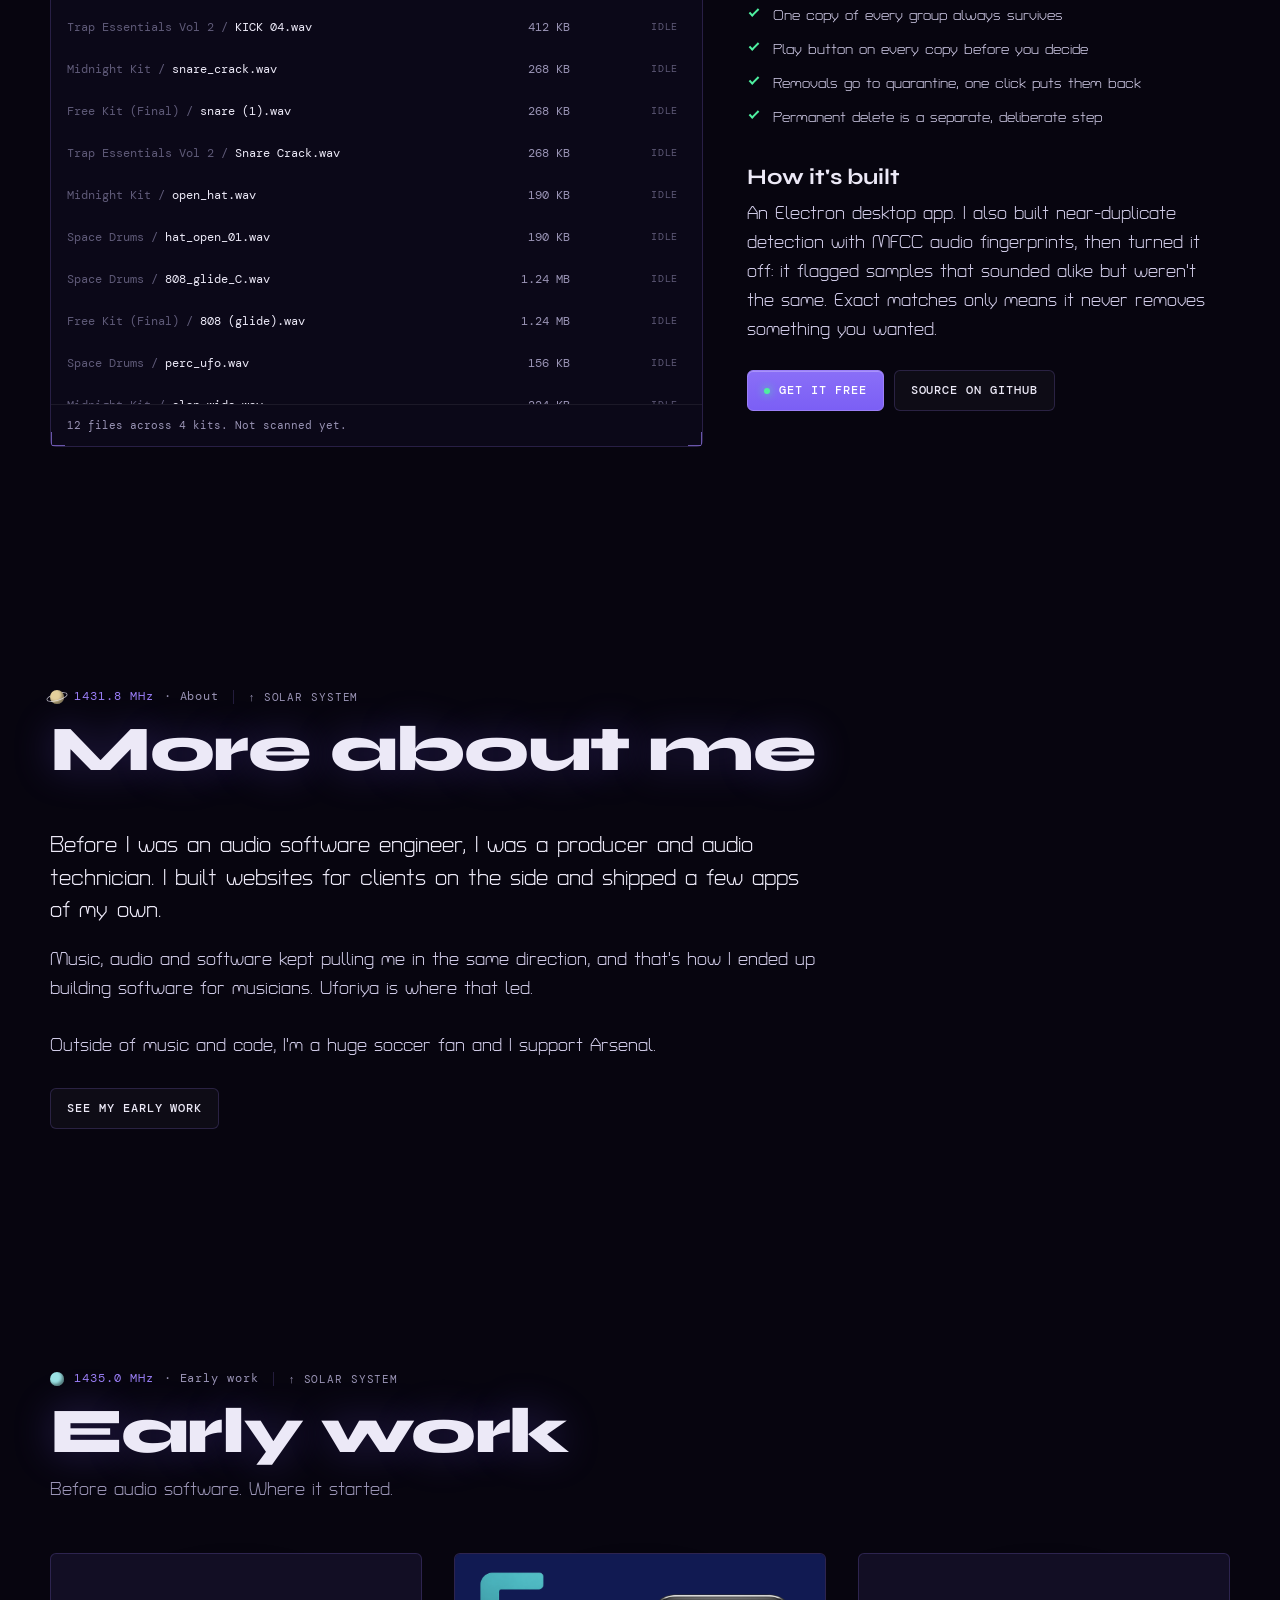
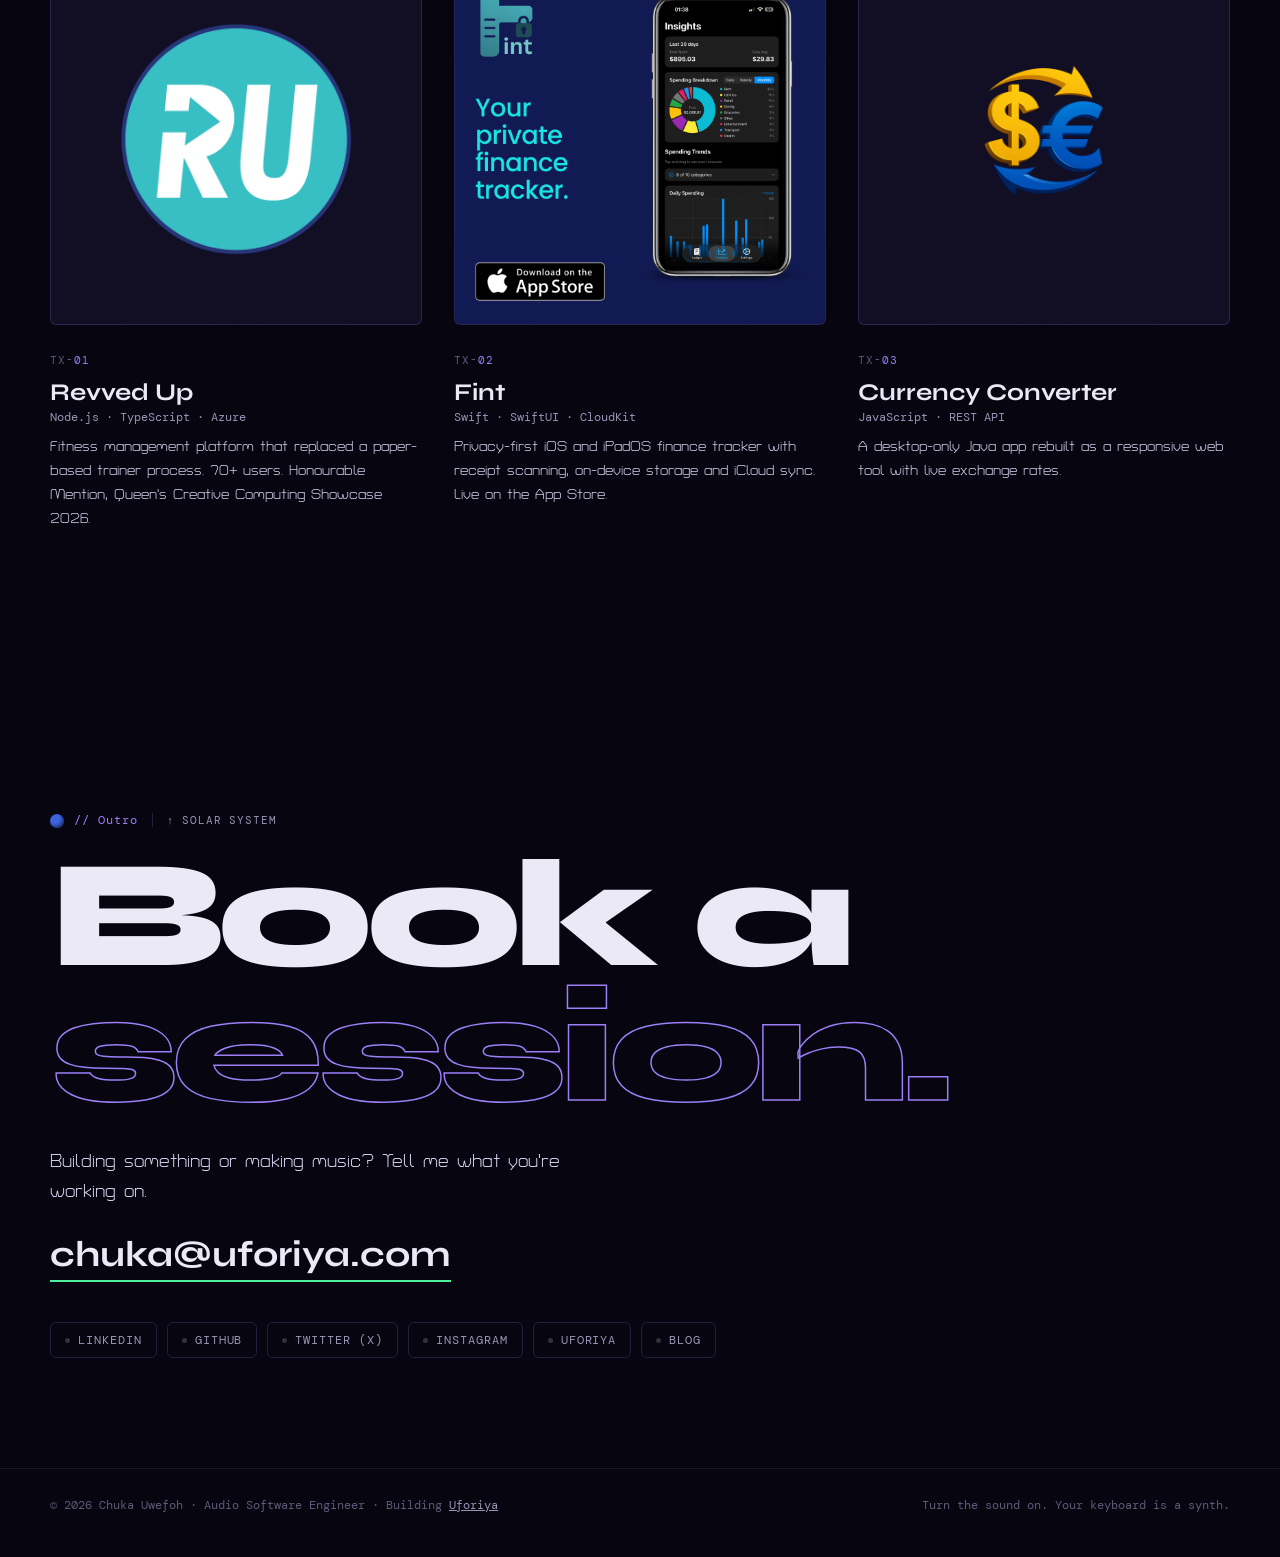
==== commit d2b9de1e: "body font: turret road" ====
--- a/index.html
+++ b/index.html
@@ -36,9 +36,9 @@
 
   <link rel="preconnect" href="https://fonts.googleapis.com" />
   <link rel="preconnect" href="https://fonts.gstatic.com" crossorigin />
-  <link href="https://fonts.googleapis.com/css2?family=Syne:wght@400;600;700;800&family=DM+Mono:wght@400;500&family=DM+Sans:opsz,wght@9..40,400;9..40,500;9..40,600&display=swap" rel="stylesheet" />
+  <link href="https://fonts.googleapis.com/css2?family=Syne:wght@400;600;700;800&family=DM+Mono:wght@400;500&family=Turret+Road:wght@400;500;700&display=swap" rel="stylesheet" />
   <link rel="stylesheet" href="css/glitch.css?v=6" />
-  <link rel="stylesheet" href="style.css?v=43" />
+  <link rel="stylesheet" href="style.css?v=44" />
   <script>document.documentElement.classList.add('js');</script>
 </head>
 <body data-mix="all">
--- a/style.css
+++ b/style.css
@@ -18,7 +18,7 @@
   --amber: #ffb84e;
   --glow: 0 0 24px rgba(123, 95, 245, 0.35);
   --font-head: 'Syne', sans-serif;
-  --font-body: 'DM Sans', sans-serif;
+  --font-body: 'Turret Road', sans-serif;
   --font-mono: 'DM Mono', monospace;
   --nav-h: 64px;
   --strip: 120px;
@@ -32,7 +32,7 @@
 }
 body {
   margin: 0; background: var(--bg); color: var(--text);
-  font-family: var(--font-body); font-size: 17px; line-height: 1.6;
+  font-family: var(--font-body); font-size: 18px; line-height: 1.6;
   -webkit-font-smoothing: antialiased; overflow-x: hidden;
 }
 /* deep space: two glows and faint signal rings from the top right */
@@ -211,7 +211,7 @@
 .intro { position: relative; z-index: 1; display: flex; align-items: center; padding: 120px 0 72px; }
 .intro-grid { display: grid; grid-template-columns: 1.25fr 0.75fr; gap: 64px; align-items: center; }
 .intro-role { font-family: var(--font-mono); font-size: 13px; letter-spacing: 0.06em; text-transform: uppercase; color: var(--accent-bright); margin: 22px 0 18px; }
-.intro-lede { font-size: clamp(17px, 1.6vw, 22px); color: var(--soft); max-width: 58ch; margin: 0; }
+.intro-lede { font-size: clamp(18px, 1.7vw, 23px); color: var(--soft); max-width: 58ch; margin: 0; }
 .intro-lede a { color: var(--text); text-decoration-color: var(--accent); text-underline-offset: 3px; }
 .intro-lede strong { color: var(--text); font-weight: 600; }
 .intro-cta { display: flex; flex-wrap: wrap; gap: 12px; margin-top: 30px; }
@@ -554,7 +554,7 @@
 }
 @media (max-width: 600px) {
   :root { --nav-h: 58px; --strip: 72px; }
-  body { font-size: 16px; }
+  body { font-size: 17px; }
   .glitch-logo { font-size: 1.2rem; }
   .section { padding: 84px 0; }
   .section[id] { scroll-margin-top: -76px; }
